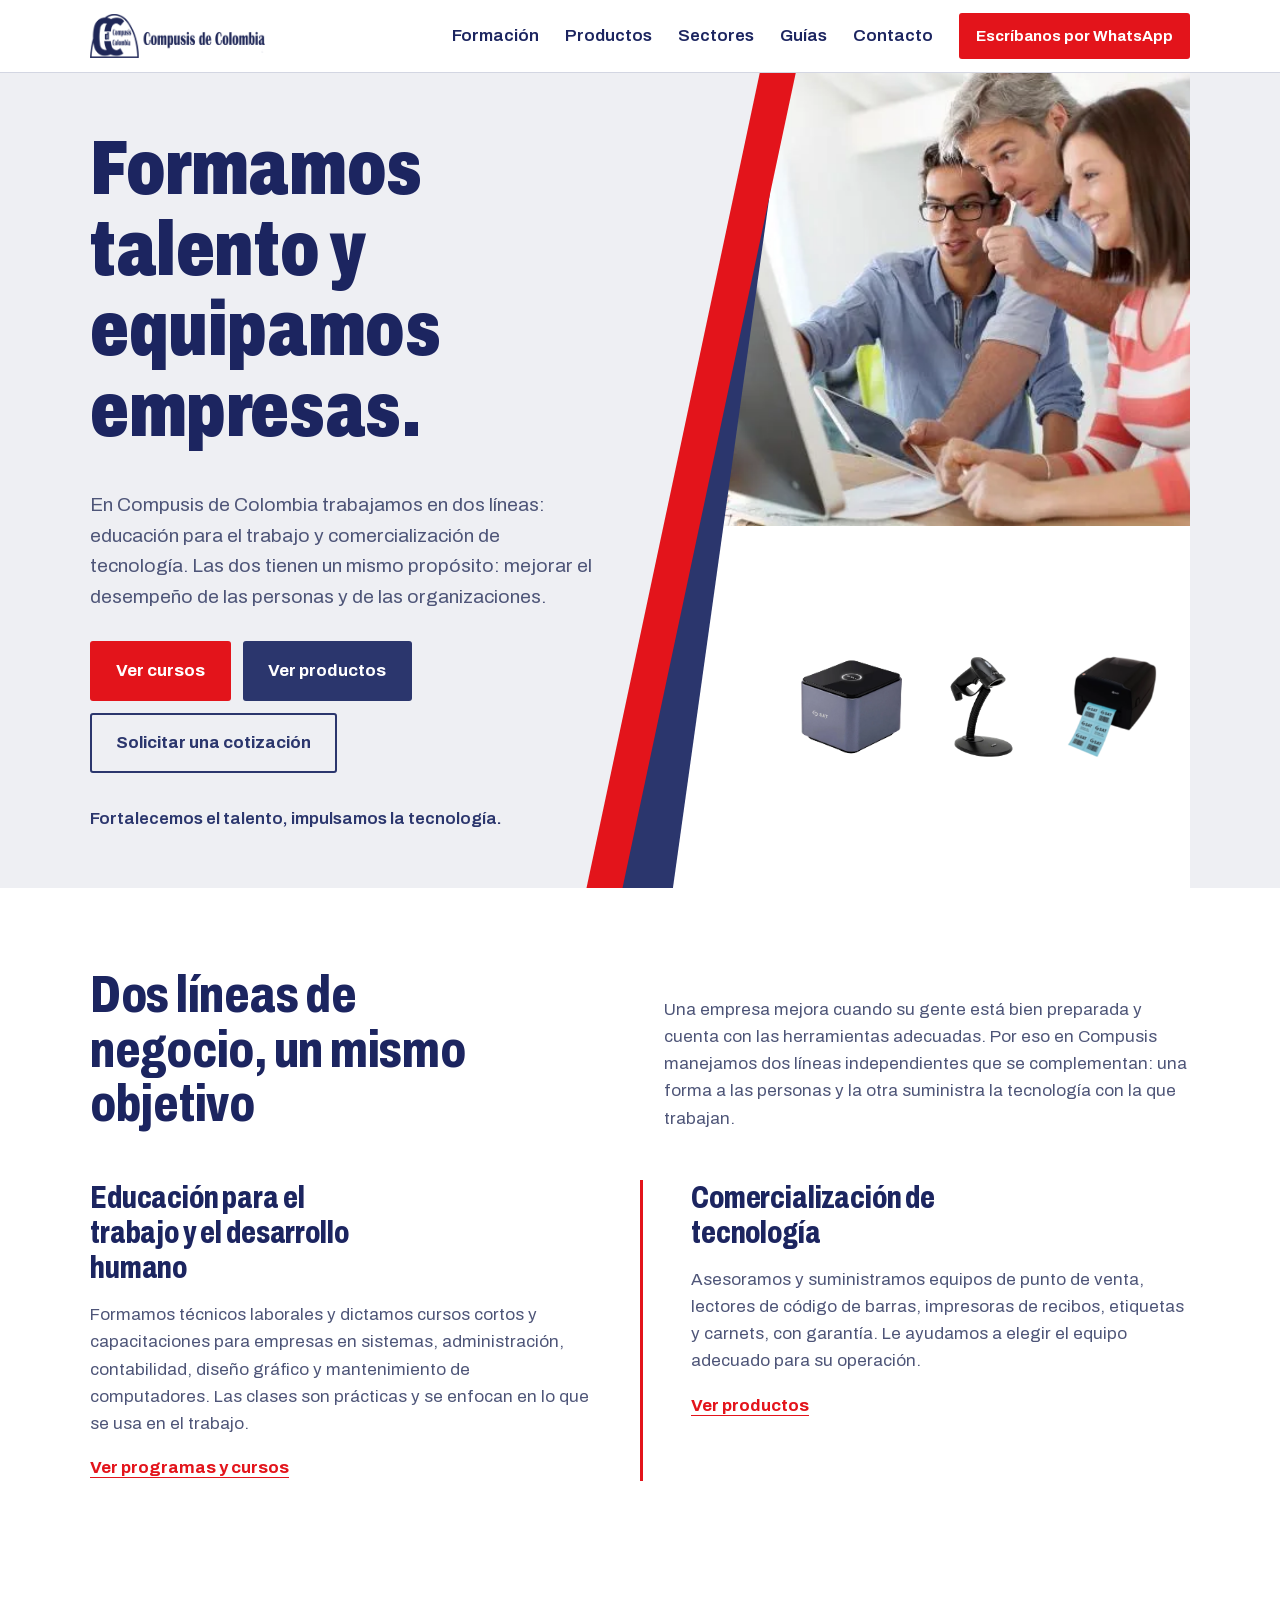
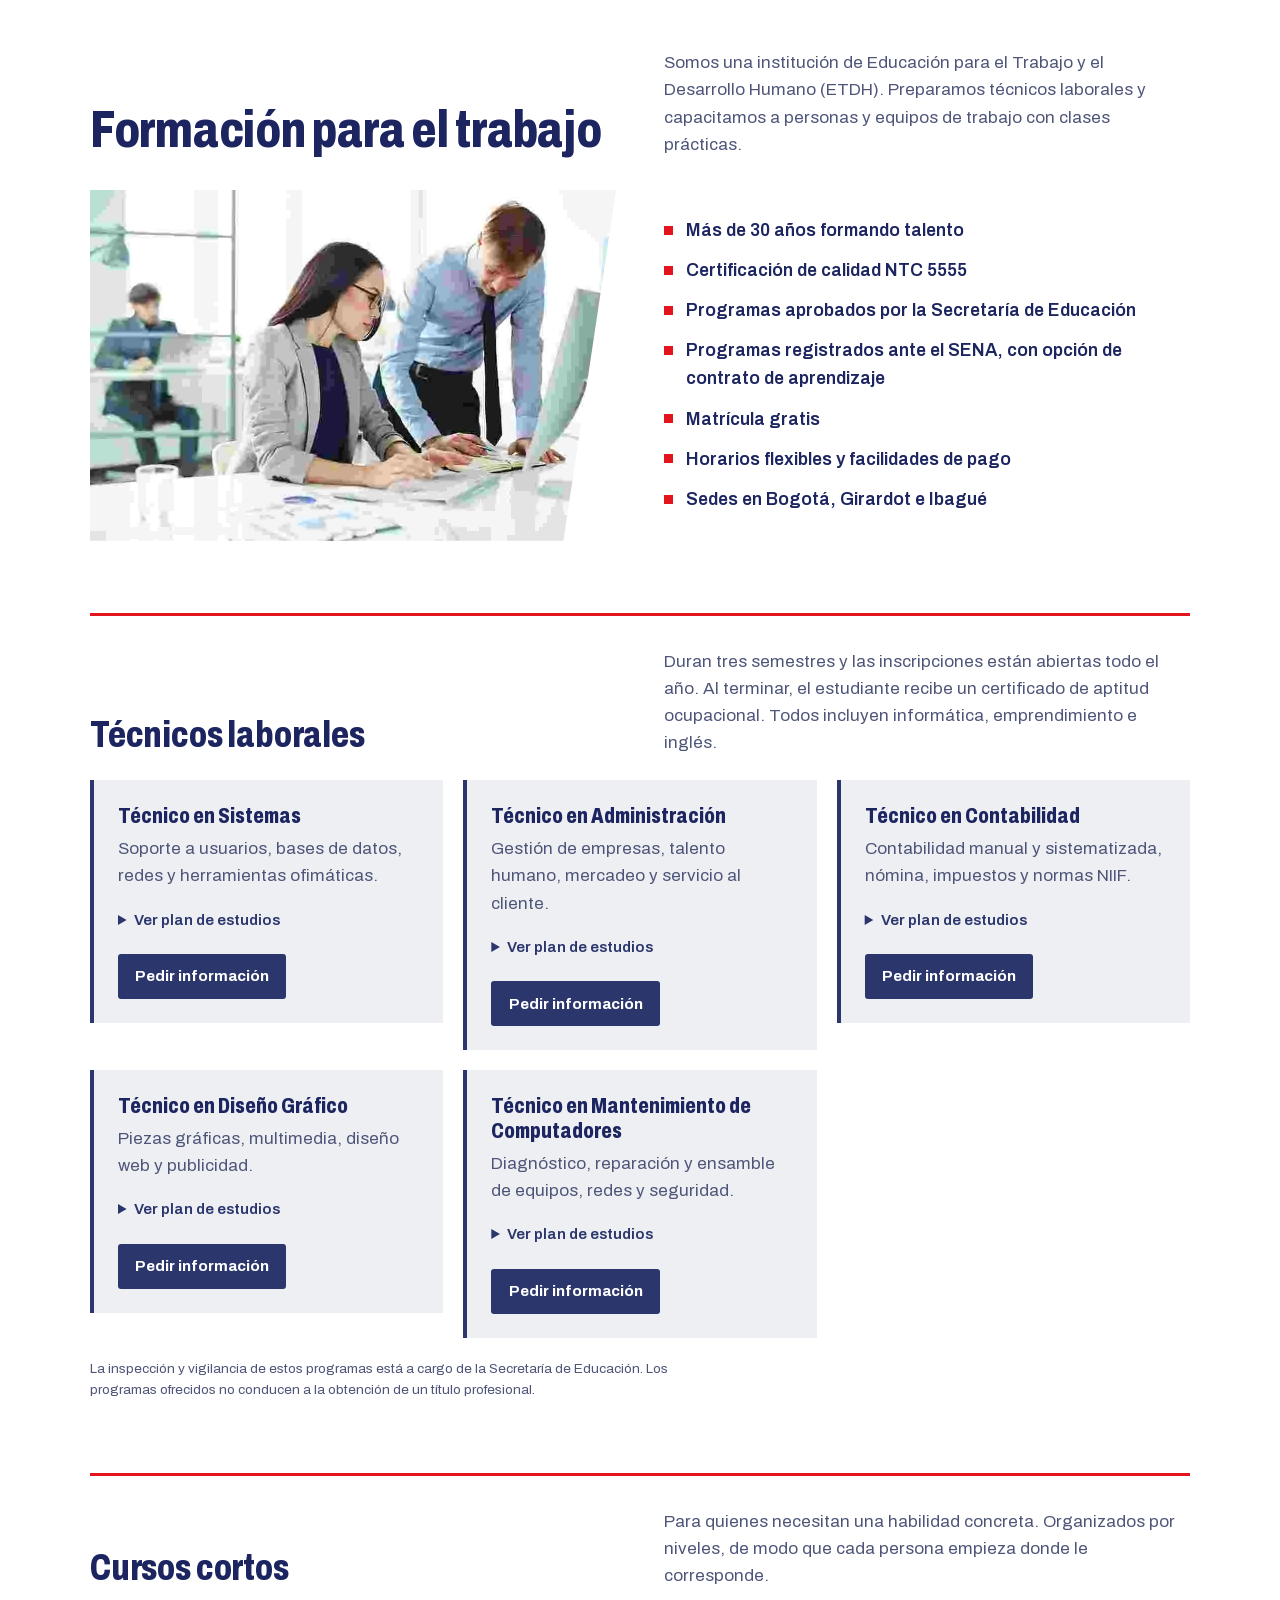
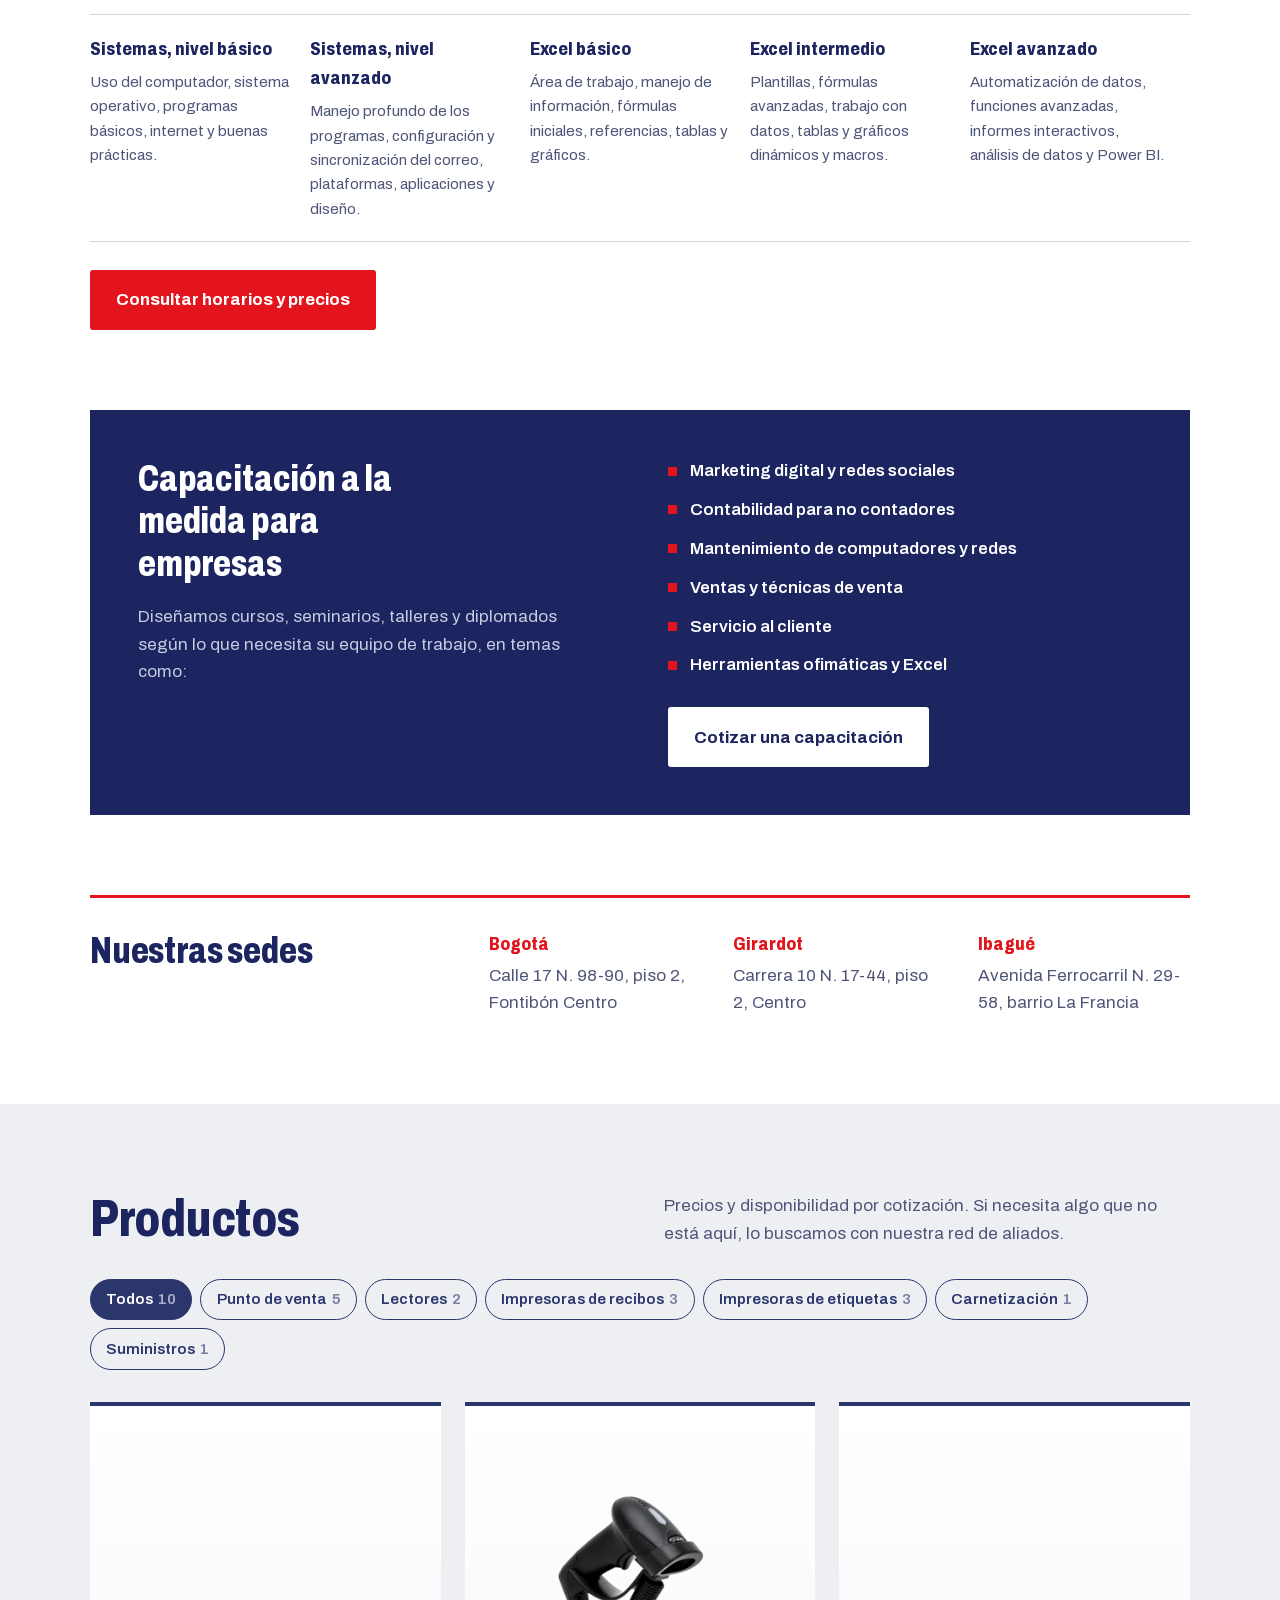
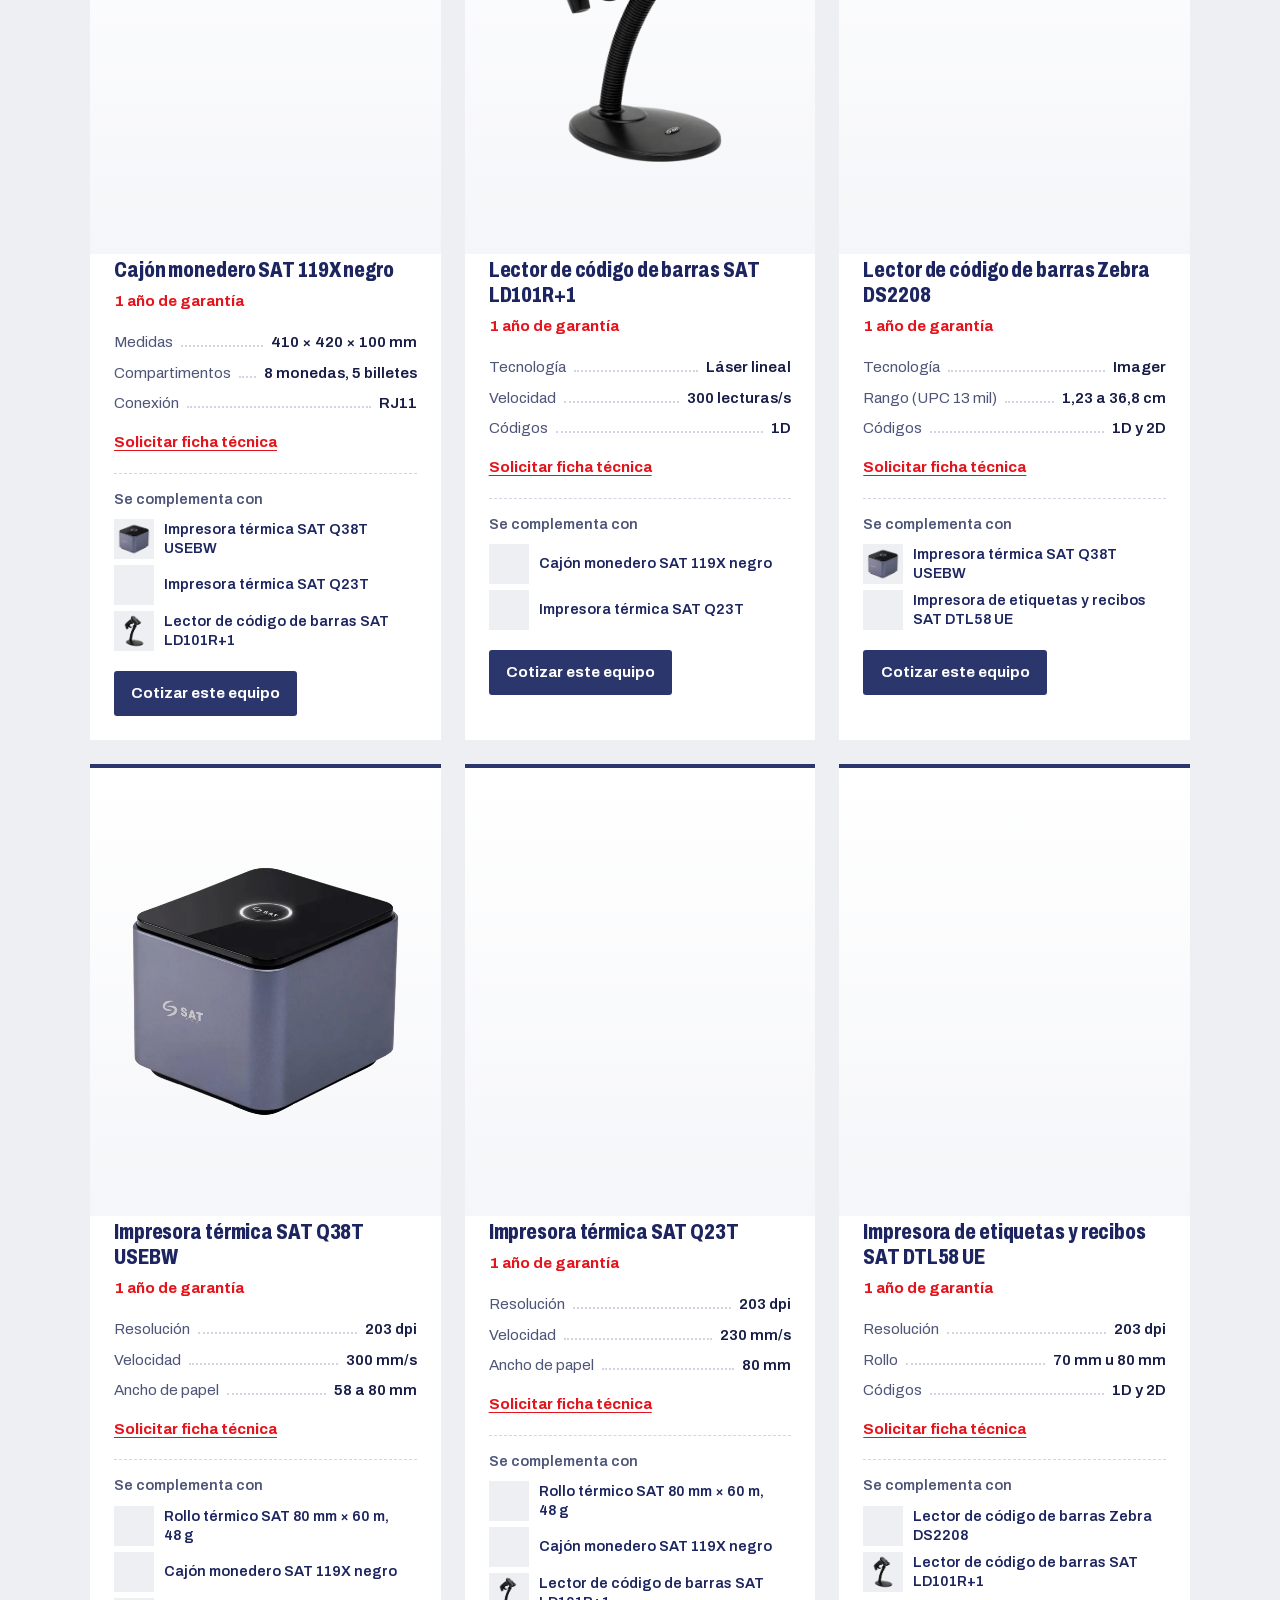
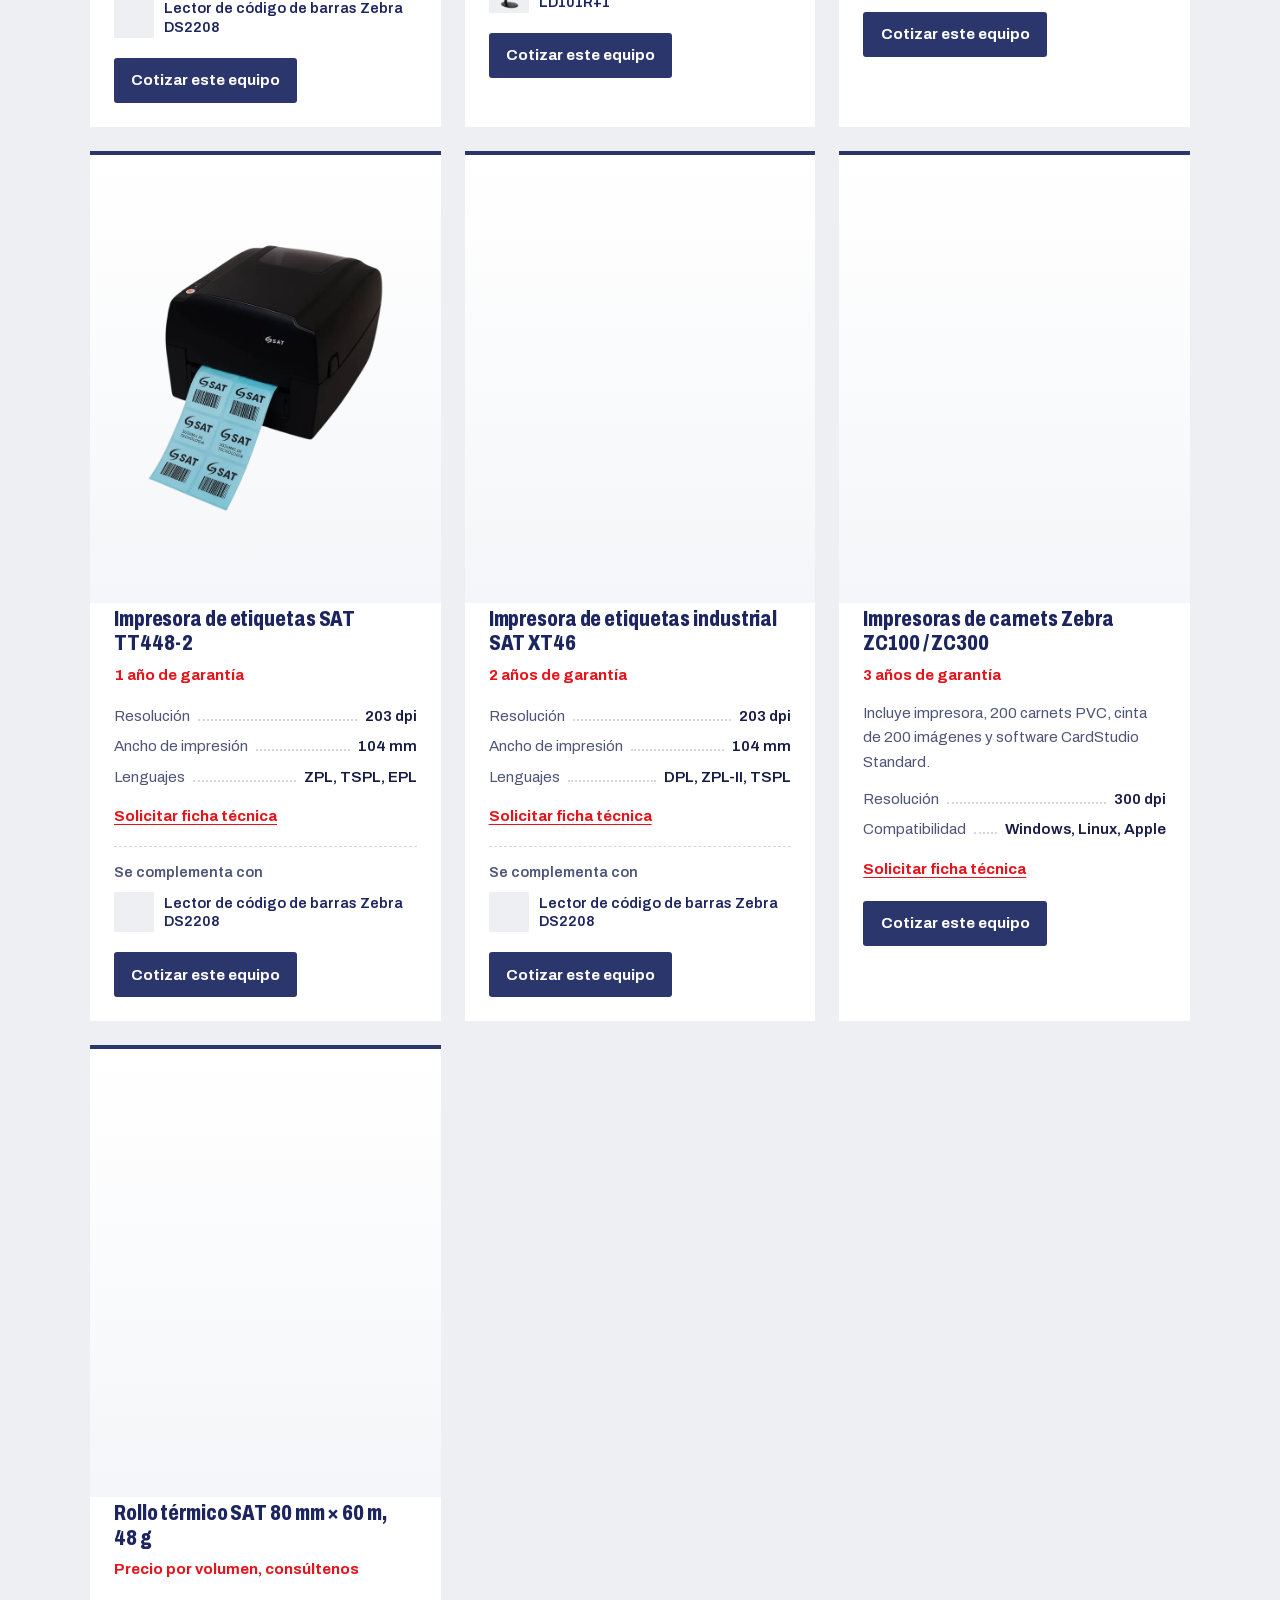
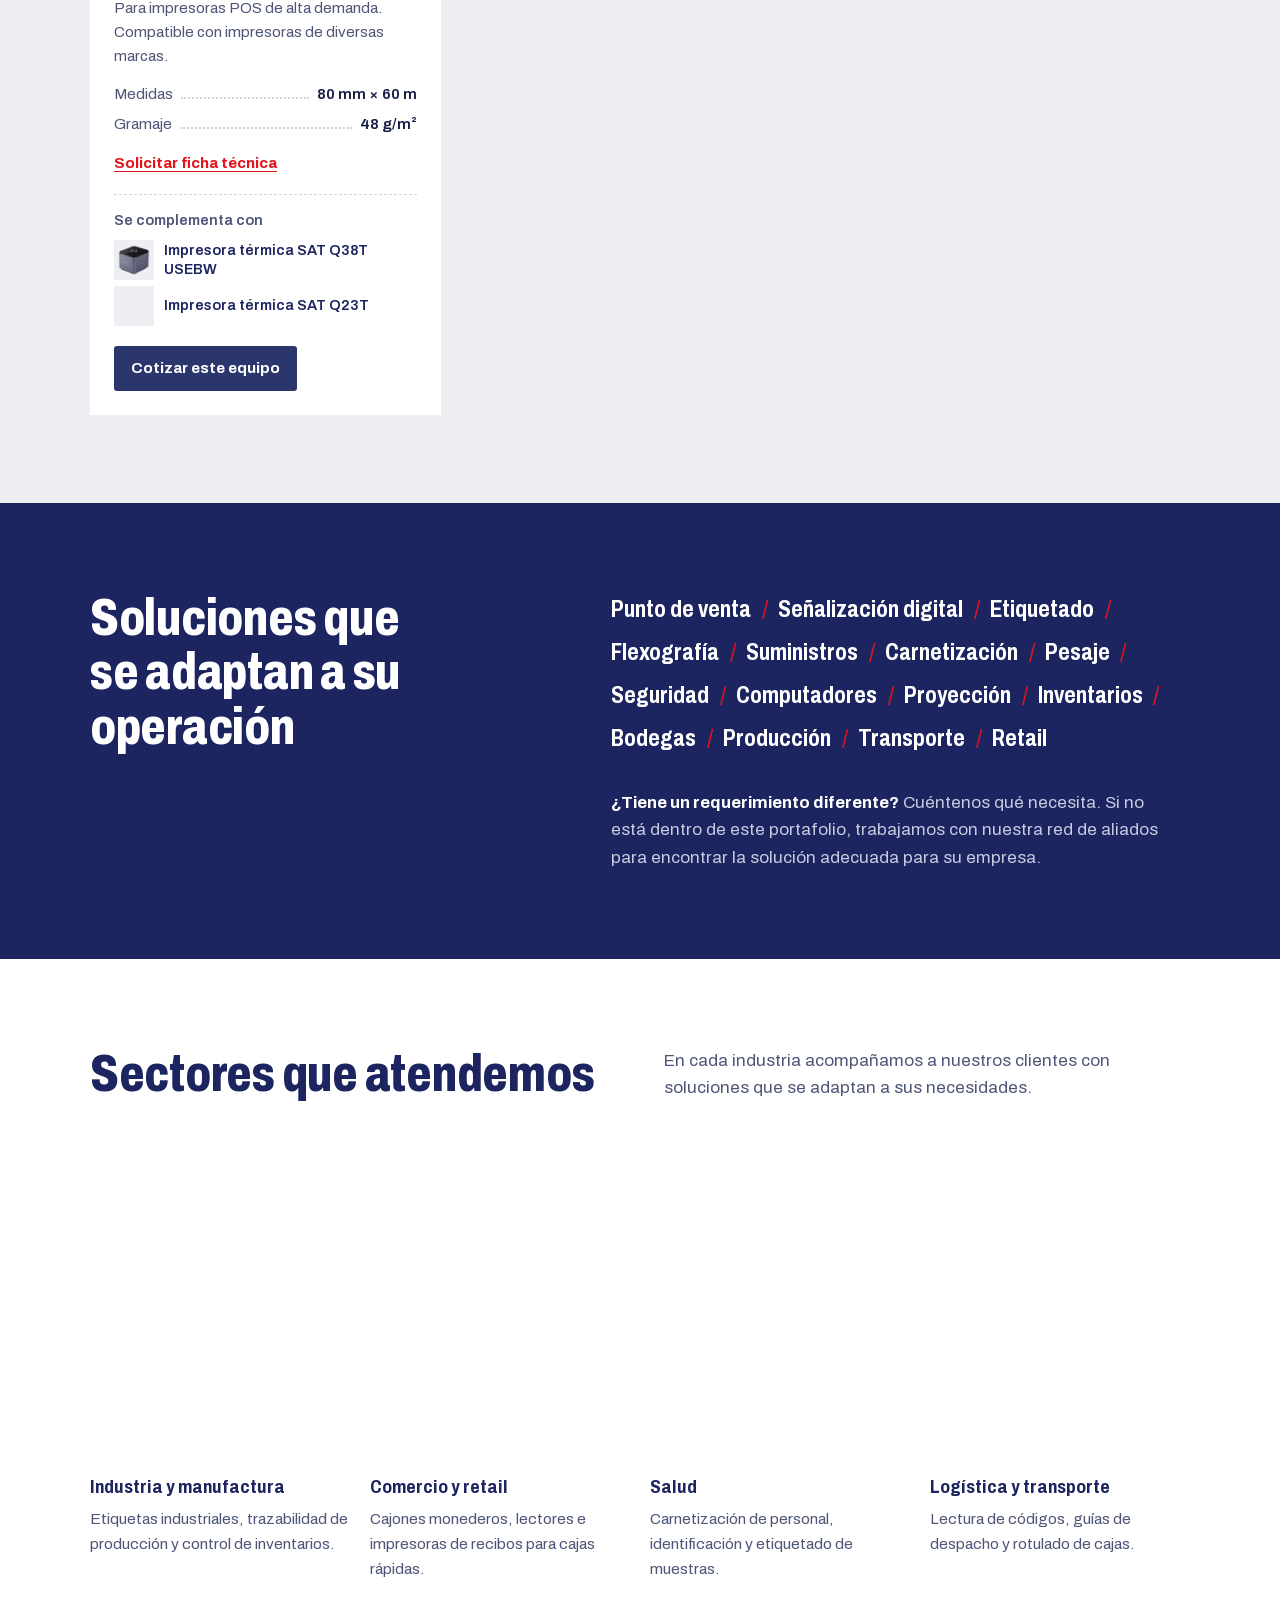
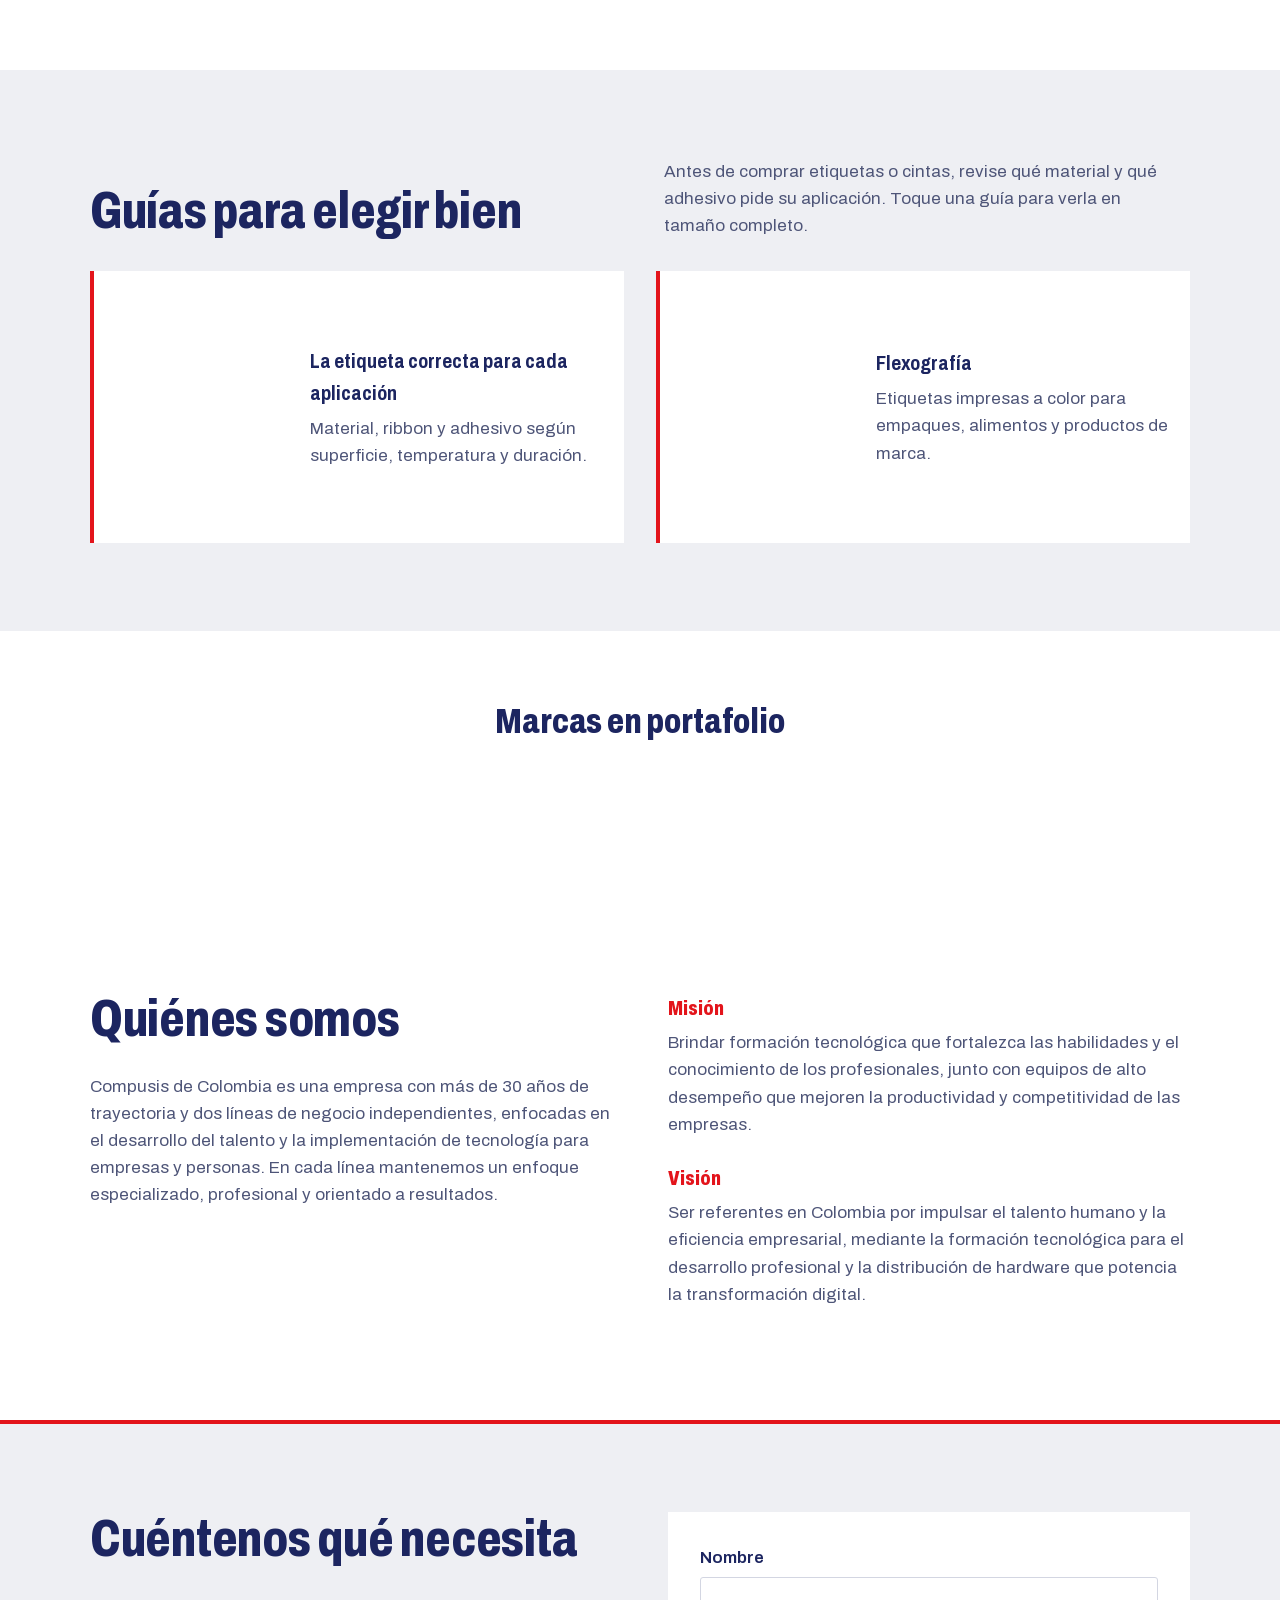
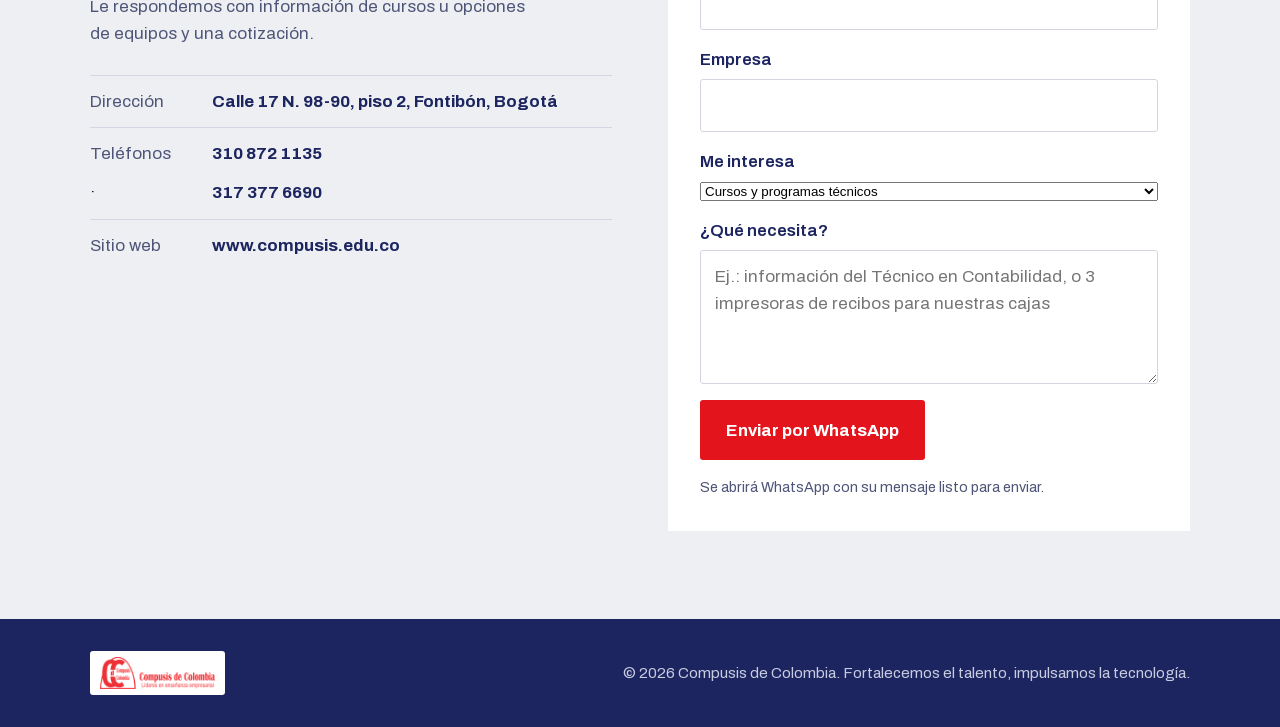
==== index.html @ 10343fea "Ajustes según comentarios del cliente - Formación primero en el menú y en la página, con programas, " ====
<!doctype html>
<html lang="es-CO">
<head>
  <meta charset="utf-8">
  <meta name="viewport" content="width=device-width, initial-scale=1">
  <meta http-equiv="Content-Security-Policy" content="default-src 'self'; script-src 'self'; style-src 'self'; img-src 'self'; font-src 'self'; connect-src 'none'; object-src 'none'; frame-src 'none'; base-uri 'self'; form-action 'none'; upgrade-insecure-requests">
  <meta name="referrer" content="strict-origin-when-cross-origin">
  <title>Compusis de Colombia | Formación técnica y equipos para empresas</title>
  <meta name="description" content="Técnicos laborales, cursos cortos y capacitación para empresas en Bogotá, Girardot e Ibagué. Equipos de punto de venta, lectores, impresoras de recibos, etiquetas y carnets.">
  <link rel="canonical" href="https://santizamb.github.io/compusis/">
  <meta name="theme-color" content="#2b366d">
  <meta property="og:type" content="website">
  <meta property="og:locale" content="es_CO">
  <meta property="og:site_name" content="Compusis de Colombia">
  <meta property="og:title" content="Compusis de Colombia | Formamos talento y equipamos empresas">
  <meta property="og:description" content="Técnicos laborales, cursos cortos y equipos de punto de venta, etiquetas y carnets para empresas.">
  <meta property="og:url" content="https://santizamb.github.io/compusis/">
  <meta property="og:image" content="https://santizamb.github.io/compusis/assets/og.jpg">
  <meta property="og:image:width" content="1200">
  <meta property="og:image:height" content="630">
  <meta name="twitter:card" content="summary_large_image">
  <link rel="icon" href="assets/logo.png">
  <link rel="preload" href="assets/fuentes/archivo-latin.woff2" as="font" type="font/woff2" crossorigin>
  <link rel="stylesheet" href="styles.css">
  <script type="application/ld+json">
  {
    "@context": "https://schema.org",
    "@type": ["EducationalOrganization", "LocalBusiness"],
    "name": "Compusis de Colombia",
    "description": "Institución de Educación para el Trabajo y el Desarrollo Humano y comercializadora de equipos de punto de venta, etiquetado y carnetización.",
    "url": "https://santizamb.github.io/compusis/",
    "image": "https://santizamb.github.io/compusis/assets/og.jpg",
    "logo": "https://santizamb.github.io/compusis/assets/logo.png",
    "telephone": ["+57 310 872 1135", "+57 317 377 6690"],
    "address": {
      "@type": "PostalAddress",
      "streetAddress": "Calle 17 N. 98-90, piso 2",
      "addressLocality": "Bogotá",
      "addressRegion": "Bogotá D.C.",
      "addressCountry": "CO"
    },
    "sameAs": ["https://www.compusis.edu.co"]
  }
  </script>
</head>
<body>
  <a class="skip" href="#contenido">Saltar al contenido</a>

  <header class="site-header">
    <div class="wrap header-inner">
      <a href="#" class="brand" aria-label="Compusis de Colombia, inicio">
        <img src="assets/logo.png" alt="Compusis de Colombia" width="200" height="50">
      </a>
      <button class="menu-toggle" aria-expanded="false" aria-controls="menu">Menú</button>
      <nav id="menu" class="nav" aria-label="Principal">
        <a href="#formacion">Formación</a>
        <a href="#productos">Productos</a>
        <a href="#sectores">Sectores</a>
        <a href="#guias">Guías</a>
        <a href="#contacto">Contacto</a>
        <a class="btn btn-red btn-sm" href="https://wa.me/573108721135" target="_blank" rel="noopener">Escríbanos por WhatsApp</a>
      </nav>
    </div>
  </header>

  <main id="contenido">
    <!-- Hero -->
    <section class="hero">
      <div class="wrap hero-grid">
        <div class="hero-copy">
          <h1>Formamos talento y equipamos empresas.</h1>
          <p class="lede">En Compusis de Colombia trabajamos en dos líneas: educación para el trabajo y comercialización de tecnología. Las dos tienen un mismo propósito: mejorar el desempeño de las personas y de las organizaciones.</p>
          <div class="hero-actions">
            <a class="btn btn-red" href="#formacion">Ver cursos</a>
            <a class="btn btn-navy" href="#productos">Ver productos</a>
            <a class="btn btn-ghost" href="#contacto">Solicitar una cotización</a>
          </div>
          <p class="motto">Fortalecemos el talento, impulsamos la tecnología.</p>
        </div>
        <div class="hero-media" aria-hidden="true">
          <div class="slash slash-navy"></div>
          <div class="slash slash-red"></div>
          <div class="hero-panels">
            <img src="assets/fotos/formacion-clase.webp" alt="" class="hero-photo">
            <div class="hero-tech">
              <img src="assets/productos/impresora-q38t.webp" alt="">
              <img src="assets/productos/lector-sat-ld101r.webp" alt="">
              <img src="assets/productos/impresora-tt448.webp" alt="">
            </div>
          </div>
        </div>
      </div>
    </section>

    <!-- Dos líneas -->
    <section class="lines-section wrap" aria-labelledby="lineas-t">
      <div class="lines-head">
        <h2 id="lineas-t">Dos líneas de negocio, un mismo objetivo</h2>
        <p>Una empresa mejora cuando su gente está bien preparada y cuenta con las herramientas adecuadas. Por eso en Compusis manejamos dos líneas independientes que se complementan: una forma a las personas y la otra suministra la tecnología con la que trabajan.</p>
      </div>
      <div class="lines">
        <div class="line">
          <h3>Educación para el trabajo y el desarrollo humano</h3>
          <p>Formamos técnicos laborales y dictamos cursos cortos y capacitaciones para empresas en sistemas, administración, contabilidad, diseño gráfico y mantenimiento de computadores. Las clases son prácticas y se enfocan en lo que se usa en el trabajo.</p>
          <a href="#formacion" class="text-link">Ver programas y cursos</a>
        </div>
        <div class="line">
          <h3>Comercialización de tecnología</h3>
          <p>Asesoramos y suministramos equipos de punto de venta, lectores de código de barras, impresoras de recibos, etiquetas y carnets, con garantía. Le ayudamos a elegir el equipo adecuado para su operación.</p>
          <a href="#productos" class="text-link">Ver productos</a>
        </div>
      </div>
    </section>

    <!-- Formación -->
    <section id="formacion" class="training">
      <div class="wrap">
        <div class="section-head">
          <h2>Formación para el trabajo</h2>
          <p>Somos una institución de Educación para el Trabajo y el Desarrollo Humano (ETDH). Preparamos técnicos laborales y capacitamos a personas y equipos de trabajo con clases prácticas.</p>
        </div>

        <div class="training-intro">
          <img src="assets/fotos/formacion-practica.webp" alt="Estudiantes practicando frente al computador con acompañamiento del docente" loading="lazy" class="training-photo" width="1050" height="700">
          <ul class="facts">
            <li>Más de 30 años formando talento</li>
            <li>Certificación de calidad NTC 5555</li>
            <li>Programas aprobados por la Secretaría de Educación</li>
            <li>Programas registrados ante el SENA, con opción de contrato de aprendizaje</li>
            <li>Matrícula gratis</li>
            <li>Horarios flexibles y facilidades de pago</li>
            <li>Sedes en Bogotá, Girardot e Ibagué</li>
          </ul>
        </div>

        <div class="subhead">
          <h3>Técnicos laborales</h3>
          <p>Duran tres semestres y las inscripciones están abiertas todo el año. Al terminar, el estudiante recibe un certificado de aptitud ocupacional. Todos incluyen informática, emprendimiento e inglés.</p>
        </div>

        <ul class="programs-grid">
          <li class="program">
            <h4>Técnico en Sistemas</h4>
            <p>Soporte a usuarios, bases de datos, redes y herramientas ofimáticas.</p>
            <details>
              <summary>Ver plan de estudios</summary>
              <div class="plan">
                <h5>Módulos</h5>
                <ul>
                  <li><strong>Diseño:</strong> procedimientos iniciales, vectorización y edición, animaciones, montajes, multimedia.</li>
                  <li><strong>Bases de datos:</strong> lógica de programación, PHP, MySQL, HTML, Access.</li>
                  <li><strong>Redes:</strong> redes I y II, electricidad básica, conexiones remotas, seguridad en la red, configuración de cámaras.</li>
                </ul>
                <h5>Podrá trabajar como</h5>
                <p>Auxiliar de sistemas, programador y administrador de bases de datos, digitador de sistemas de información, operador de herramientas ofimáticas o diseñador de medios publicitarios.</p>
                <h5>Certificado</h5>
                <p>Ibagué: Técnico Laboral en Asistente en Sistemas Informáticos. Girardot: Técnico Laboral por Competencias en Administración de Redes y Programación de Computadores.</p>
              </div>
            </details>
            <a class="btn btn-navy btn-sm" target="_blank" rel="noopener" href="https://wa.me/573108721135?text=Hola%20Compusis%2C%20quiero%20informaci%C3%B3n%20sobre%20el%20T%C3%A9cnico%20en%20Sistemas">Pedir información</a>
          </li>
          <li class="program">
            <h4>Técnico en Administración</h4>
            <p>Gestión de empresas, talento humano, mercadeo y servicio al cliente.</p>
            <details>
              <summary>Ver plan de estudios</summary>
              <div class="plan">
                <h5>Módulos</h5>
                <ul>
                  <li><strong>General:</strong> fundamentos de la administración, legislación comercial, organización y dirección, análisis financiero, costos.</li>
                  <li><strong>Talento humano:</strong> selección, contratación, legislación laboral, SG-SST, sistemas de gestión de calidad, normatividad.</li>
                  <li><strong>Mercadeo:</strong> clientes, servicio al cliente, gestión y técnicas de venta, procesos, marketing digital.</li>
                </ul>
                <h5>Podrá trabajar como</h5>
                <p>Auxiliar administrativo, auxiliar de área de personal, auxiliar de mercadeo o administrador de su propio negocio.</p>
                <h5>Certificado</h5>
                <p>Ibagué: Técnico Laboral en Auxiliar Administrativo. Girardot: Técnico Laboral por Competencias en Gestión Empresarial y de Negocios.</p>
              </div>
            </details>
            <a class="btn btn-navy btn-sm" target="_blank" rel="noopener" href="https://wa.me/573108721135?text=Hola%20Compusis%2C%20quiero%20informaci%C3%B3n%20sobre%20el%20T%C3%A9cnico%20en%20Administraci%C3%B3n">Pedir información</a>
          </li>
          <li class="program">
            <h4>Técnico en Contabilidad</h4>
            <p>Contabilidad manual y sistematizada, nómina, impuestos y normas NIIF.</p>
            <details>
              <summary>Ver plan de estudios</summary>
              <div class="plan">
                <h5>Módulos</h5>
                <ul>
                  <li><strong>Contabilidad manual:</strong> fundamentos, registros contables, inventarios, nómina, estados financieros.</li>
                  <li><strong>Contabilidad sistematizada:</strong> introducción al software, procesos contables, normas NIIF, manejo del software contable.</li>
                  <li><strong>Administración:</strong> principios de administración y gestión, legislación laboral y comercial, procesos organizacionales.</li>
                </ul>
                <h5>Podrá trabajar como</h5>
                <p>Auxiliar contable, asistente de departamento financiero, liquidador de nómina o de impuestos, auxiliar de cartera o digitador en software contable.</p>
                <h5>Certificado</h5>
                <p>Ibagué: Técnico Laboral en Auxiliar Contable y Financiero. Girardot: Técnico Laboral por Competencias en Gestión Contable Sistematizada.</p>
              </div>
            </details>
            <a class="btn btn-navy btn-sm" target="_blank" rel="noopener" href="https://wa.me/573108721135?text=Hola%20Compusis%2C%20quiero%20informaci%C3%B3n%20sobre%20el%20T%C3%A9cnico%20en%20Contabilidad">Pedir información</a>
          </li>
          <li class="program">
            <h4>Técnico en Diseño Gráfico</h4>
            <p>Piezas gráficas, multimedia, diseño web y publicidad.</p>
            <details>
              <summary>Ver plan de estudios</summary>
              <div class="plan">
                <h5>Módulos</h5>
                <ul>
                  <li><strong>Diseño gráfico:</strong> procedimientos iniciales, vectorización y edición, teoría del color, maquetación, desarrollo y publicidad.</li>
                  <li><strong>Diseño multimedia:</strong> desarrollo creativo, edición multimedia, efectos y animaciones, diseño web.</li>
                  <li><strong>Mercadeo:</strong> clientes, servicio, gestión y técnicas de venta, marketing.</li>
                </ul>
                <h5>Podrá trabajar como</h5>
                <p>Creador de contenido multimedia, analista de marketing digital, diseñador de medios publicitarios o realizador de proyectos visuales y audiovisuales.</p>
                <h5>Certificado</h5>
                <p>Ibagué: Técnico Laboral en Auxiliar en Mercadeo y Publicidad. Girardot: Técnico Laboral por Competencias en Diseño Gráfico Publicitario y Multimedia.</p>
              </div>
            </details>
            <a class="btn btn-navy btn-sm" target="_blank" rel="noopener" href="https://wa.me/573108721135?text=Hola%20Compusis%2C%20quiero%20informaci%C3%B3n%20sobre%20el%20T%C3%A9cnico%20en%20Dise%C3%B1o%20Gr%C3%A1fico">Pedir información</a>
          </li>
          <li class="program">
            <h4>Técnico en Mantenimiento de Computadores</h4>
            <p>Diagnóstico, reparación y ensamble de equipos, redes y seguridad.</p>
            <details>
              <summary>Ver plan de estudios</summary>
              <div class="plan">
                <h5>Módulos</h5>
                <ul>
                  <li><strong>Mantenimiento:</strong> tipos de mantenimiento, mantenimiento de software, actualizaciones, aplicaciones, seguridad.</li>
                  <li><strong>Redes:</strong> redes I y II, electricidad básica, conexiones remotas, seguridad en la red, configuración de cámaras.</li>
                  <li><strong>Diseño:</strong> edición, vectorización, tratamiento de imágenes, animaciones y multimedia.</li>
                </ul>
                <h5>Podrá trabajar como</h5>
                <p>Asesor en instalación de componentes y programas, ensamblador de computadores, jefe de mantenimiento y garantías o auxiliar técnico de departamento de cómputo.</p>
                <h5>Certificado</h5>
                <p>Girardot: Técnico Laboral por Competencias en Mantenimiento de Equipos de Cómputo.</p>
              </div>
            </details>
            <a class="btn btn-navy btn-sm" target="_blank" rel="noopener" href="https://wa.me/573108721135?text=Hola%20Compusis%2C%20quiero%20informaci%C3%B3n%20sobre%20el%20T%C3%A9cnico%20en%20Mantenimiento%20de%20Computadores">Pedir información</a>
          </li>
        </ul>
        <p class="legal-note">La inspección y vigilancia de estos programas está a cargo de la Secretaría de Educación. Los programas ofrecidos no conducen a la obtención de un título profesional.</p>

        <div class="subhead">
          <h3>Cursos cortos</h3>
          <p>Para quienes necesitan una habilidad concreta. Organizados por niveles, de modo que cada persona empieza donde le corresponde.</p>
        </div>
        <ul class="courses">
          <li>
            <h4>Sistemas, nivel básico</h4>
            <p>Uso del computador, sistema operativo, programas básicos, internet y buenas prácticas.</p>
          </li>
          <li>
            <h4>Sistemas, nivel avanzado</h4>
            <p>Manejo profundo de los programas, configuración y sincronización del correo, plataformas, aplicaciones y diseño.</p>
          </li>
          <li>
            <h4>Excel básico</h4>
            <p>Área de trabajo, manejo de información, fórmulas iniciales, referencias, tablas y gráficos.</p>
          </li>
          <li>
            <h4>Excel intermedio</h4>
            <p>Plantillas, fórmulas avanzadas, trabajo con datos, tablas y gráficos dinámicos y macros.</p>
          </li>
          <li>
            <h4>Excel avanzado</h4>
            <p>Automatización de datos, funciones avanzadas, informes interactivos, análisis de datos y Power BI.</p>
          </li>
        </ul>
        <a class="btn btn-red" target="_blank" rel="noopener" href="https://wa.me/573108721135?text=Hola%20Compusis%2C%20quiero%20informaci%C3%B3n%20sobre%20los%20cursos%20cortos">Consultar horarios y precios</a>

        <div class="companies">
          <div>
            <h3>Capacitación a la medida para empresas</h3>
            <p>Diseñamos cursos, seminarios, talleres y diplomados según lo que necesita su equipo de trabajo, en temas como:</p>
          </div>
          <div>
            <ul class="facts facts-light">
              <li>Marketing digital y redes sociales</li>
              <li>Contabilidad para no contadores</li>
              <li>Mantenimiento de computadores y redes</li>
              <li>Ventas y técnicas de venta</li>
              <li>Servicio al cliente</li>
              <li>Herramientas ofimáticas y Excel</li>
            </ul>
            <a class="btn btn-light" target="_blank" rel="noopener" href="https://wa.me/573108721135?text=Hola%20Compusis%2C%20quiero%20cotizar%20una%20capacitaci%C3%B3n%20para%20mi%20empresa">Cotizar una capacitación</a>
          </div>
        </div>

        <div class="campuses">
          <h3>Nuestras sedes</h3>
          <div>
            <dl class="campus-list">
              <div><dt>Bogotá</dt><dd>Calle 17 N. 98-90, piso 2, Fontibón Centro</dd></div>
              <div><dt>Girardot</dt><dd>Carrera 10 N. 17-44, piso 2, Centro</dd></div>
              <div><dt>Ibagué</dt><dd>Avenida Ferrocarril N. 29-58, barrio La Francia</dd></div>
            </dl>
          </div>
        </div>
      </div>
    </section>

    <!-- Productos -->
    <section id="productos" class="catalog">
      <div class="wrap">
        <div class="section-head">
          <h2>Productos</h2>
          <p>Precios y disponibilidad por cotización. Si necesita algo que no está aquí, lo buscamos con nuestra red de aliados.</p>
        </div>
        <div class="filters" role="toolbar" aria-label="Filtrar por categoría"></div>
        <ul class="products" aria-live="polite"></ul>
      </div>
    </section>

    <!-- Soluciones -->
    <section class="solutions">
      <div class="wrap solutions-grid">
        <h2>Soluciones que se adaptan a su operación</h2>
        <div>
          <ul class="areas">
            <li>Punto de venta</li><li>Señalización digital</li><li>Etiquetado</li><li>Flexografía</li><li>Suministros</li><li>Carnetización</li><li>Pesaje</li><li>Seguridad</li><li>Computadores</li><li>Proyección</li><li>Inventarios</li><li>Bodegas</li><li>Producción</li><li>Transporte</li><li>Retail</li>
          </ul>
          <p class="solutions-note"><strong>¿Tiene un requerimiento diferente?</strong> Cuéntenos qué necesita. Si no está dentro de este portafolio, trabajamos con nuestra red de aliados para encontrar la solución adecuada para su empresa.</p>
        </div>
      </div>
    </section>

    <!-- Sectores -->
    <section id="sectores" class="sectors wrap">
      <div class="section-head">
        <h2>Sectores que atendemos</h2>
        <p>En cada industria acompañamos a nuestros clientes con soluciones que se adaptan a sus necesidades.</p>
      </div>
      <div class="sector-grid">
        <figure class="sector">
          <img src="assets/fotos/bodega.webp" alt="Operarios revisando inventario en una bodega" loading="lazy">
          <figcaption><strong>Industria y manufactura</strong> Etiquetas industriales, trazabilidad de producción y control de inventarios.</figcaption>
        </figure>
        <figure class="sector">
          <img src="assets/fotos/tienda.webp" alt="Tendero en su punto de venta" loading="lazy">
          <figcaption><strong>Comercio y retail</strong> Cajones monederos, lectores e impresoras de recibos para cajas rápidas.</figcaption>
        </figure>
        <figure class="sector">
          <img src="assets/fotos/salud.webp" alt="Enfermera mostrando su carnet de identificación" loading="lazy">
          <figcaption><strong>Salud</strong> Carnetización de personal, identificación y etiquetado de muestras.</figcaption>
        </figure>
        <figure class="sector">
          <img src="assets/fotos/logistica.webp" alt="Trabajador de logística en un centro de distribución" loading="lazy">
          <figcaption><strong>Logística y transporte</strong> Lectura de códigos, guías de despacho y rotulado de cajas.</figcaption>
        </figure>
      </div>
    </section>

    <!-- Guías -->
    <section id="guias" class="guides">
      <div class="wrap">
        <div class="section-head">
          <h2>Guías para elegir bien</h2>
          <p>Antes de comprar etiquetas o cintas, revise qué material y qué adhesivo pide su aplicación. Toque una guía para verla en tamaño completo.</p>
        </div>
        <div class="guide-grid">
          <a class="guide" href="assets/fotos/guia-etiquetas.webp" target="_blank" rel="noopener">
            <img src="assets/fotos/guia-etiquetas.webp" alt="Guía rápida de etiquetas: materiales, ribbons y usos recomendados" loading="lazy">
            <span><strong>La etiqueta correcta para cada aplicación</strong> Material, ribbon y adhesivo según superficie, temperatura y duración.</span>
          </a>
          <a class="guide" href="assets/fotos/guia-flexografia.webp" target="_blank" rel="noopener">
            <img src="assets/fotos/guia-flexografia.webp" alt="Guía de flexografía: colores, materiales y aplicaciones" loading="lazy">
            <span><strong>Flexografía</strong> Etiquetas impresas a color para empaques, alimentos y productos de marca.</span>
          </a>
        </div>
      </div>
    </section>

    <!-- Marcas -->
    <section class="brands wrap" aria-labelledby="marcas-t">
      <h2 id="marcas-t">Marcas en portafolio</h2>
      <ul class="brand-list">
        <li><img src="assets/marcas/zebra.png" alt="Zebra" loading="lazy"></li>
        <li><img src="assets/marcas/sat.png" alt="SAT" loading="lazy"></li>
        <li><img src="assets/marcas/hid.png" alt="HID" loading="lazy"></li>
        <li><img src="assets/marcas/zkteco.png" alt="ZKTeco" loading="lazy"></li>
        <li><img src="assets/marcas/topaz.png" alt="Topaz Systems" loading="lazy"></li>
        <li><img src="assets/marcas/elo.png" alt="Elo" loading="lazy"></li>
        <li><img src="assets/marcas/ruijie.png" alt="Ruijie Reyee" loading="lazy"></li>
        <li><img src="assets/marcas/imou.png" alt="Imou" loading="lazy"></li>
      </ul>
    </section>

    <!-- Quiénes somos -->
    <section class="about wrap">
      <div>
        <h2>Quiénes somos</h2>
        <p>Compusis de Colombia es una empresa con más de 30 años de trayectoria y dos líneas de negocio independientes, enfocadas en el desarrollo del talento y la implementación de tecnología para empresas y personas. En cada línea mantenemos un enfoque especializado, profesional y orientado a resultados.</p>
      </div>
      <dl class="mv">
        <dt>Misión</dt>
        <dd>Brindar formación tecnológica que fortalezca las habilidades y el conocimiento de los profesionales, junto con equipos de alto desempeño que mejoren la productividad y competitividad de las empresas.</dd>
        <dt>Visión</dt>
        <dd>Ser referentes en Colombia por impulsar el talento humano y la eficiencia empresarial, mediante la formación tecnológica para el desarrollo profesional y la distribución de hardware que potencia la transformación digital.</dd>
      </dl>
    </section>

    <!-- Contacto -->
    <section id="contacto" class="contact">
      <div class="wrap contact-grid">
        <div>
          <h2>Cuéntenos qué necesita</h2>
          <p>Le respondemos con información de cursos u opciones de equipos y una cotización.</p>
          <ul class="contact-list">
            <li><span>Dirección</span> <a href="https://www.google.com/maps/search/?api=1&query=Calle+17+%2398-90+Fontib%C3%B3n+Bogot%C3%A1" target="_blank" rel="noopener">Calle 17 N. 98-90, piso 2, Fontibón, Bogotá</a></li>
            <li><span>Teléfonos</span> <a href="tel:+573108721135">310 872 1135</a> · <a href="tel:+573173776690">317 377 6690</a></li>
            <li><span>Sitio web</span> <a href="https://www.compusis.edu.co" target="_blank" rel="noopener">www.compusis.edu.co</a></li>
          </ul>
        </div>
        <form class="quote" id="quote">
          <label>Nombre <input name="nombre" required autocomplete="name"></label>
          <label>Empresa <input name="empresa" autocomplete="organization"></label>
          <label>Me interesa
            <select name="interes">
              <option>Cursos y programas técnicos</option>
              <option>Capacitación para mi empresa</option>
              <option>Equipos y tecnología</option>
            </select>
          </label>
          <label>¿Qué necesita?
            <textarea name="mensaje" rows="4" required placeholder="Ej.: información del Técnico en Contabilidad, o 3 impresoras de recibos para nuestras cajas"></textarea>
          </label>
          <button class="btn btn-red" type="submit">Enviar por WhatsApp</button>
          <p class="form-hint">Se abrirá WhatsApp con su mensaje listo para enviar.</p>
        </form>
      </div>
    </section>
  </main>

  <footer class="site-footer">
    <div class="wrap footer-inner">
      <img src="assets/logo-sello.png" alt="Compusis de Colombia" width="180" height="50">
      <p>© <span id="year"></span> Compusis de Colombia. Fortalecemos el talento, impulsamos la tecnología.</p>
    </div>
  </footer>

  <script src="productos.js"></script>
  <script src="app.js"></script>
</body>
</html>
---- styles.css ----
@font-face {
  font-family: "Archivo";
  src: url("assets/fuentes/archivo-latin.woff2") format("woff2");
  font-weight: 400 900;
  font-stretch: 62% 125%;
  font-display: swap;
}

:root {
  --navy: #2b366d;
  --navy-deep: #1c2560;
  --red: #e3141b;
  --red-dark: #b80f15;
  --paper: #eeeff3;
  --ink: #161c45;
  --muted: #4e5578;
  --line: #d3d6e2;
  --white: #fff;
  --wrap: 1180px;
  --gutter: clamp(16px, 4vw, 40px);
}

*, *::before, *::after { box-sizing: border-box; }
html { scroll-behavior: smooth; scroll-padding-top: 84px; }
body {
  margin: 0;
  font-family: "Archivo", system-ui, sans-serif;
  font-variation-settings: "wdth" 100;
  font-size: 1.0625rem;
  line-height: 1.6;
  color: var(--ink);
  background: var(--white);
  -webkit-font-smoothing: antialiased;
}
img { max-width: 100%; display: block; }
a { color: inherit; }
h1, h2, h3 {
  font-stretch: 75%;
  font-variation-settings: "wdth" 75;
  font-weight: 800;
  line-height: 1.05;
  margin: 0 0 .5em;
  letter-spacing: -.005em;
}
h2 { font-size: clamp(2rem, 4.4vw, 3.25rem); }
h3 { font-size: 1.35rem; line-height: 1.15; }
p { margin: 0 0 1em; }

.wrap { max-width: var(--wrap); margin: 0 auto; padding: 0 var(--gutter); }
.visually-hidden { position: absolute; width: 1px; height: 1px; overflow: hidden; clip: rect(0 0 0 0); white-space: nowrap; }
.skip { position: absolute; left: -999px; top: 8px; background: var(--ink); color: var(--white); padding: 8px 14px; z-index: 100; }
.skip:focus { left: 8px; }
:focus-visible { outline: 3px solid var(--red); outline-offset: 3px; }

/* Botones */
.btn {
  display: inline-block;
  font: inherit;
  font-weight: 700;
  text-decoration: none;
  padding: .85em 1.4em;
  border: 2px solid transparent;
  border-radius: 3px;
  cursor: pointer;
  transition: background-color .15s, color .15s, border-color .15s;
}
.btn-sm { padding: .55em 1em; font-size: .95rem; }
.btn-red { background: var(--red); color: var(--white); }
.btn-red:hover { background: var(--red-dark); }
.btn-navy { background: var(--navy); color: var(--white); }
.btn-navy:hover { background: var(--navy-deep); }
.btn-ghost { border-color: var(--navy); color: var(--navy); }
.btn-ghost:hover { background: var(--navy); color: var(--white); }
.btn-light { background: var(--white); color: var(--navy-deep); }
.btn-light:hover { background: var(--paper); }
.text-link { color: var(--red); font-weight: 700; text-underline-offset: 4px; }

/* Encabezado */
.site-header {
  position: sticky; top: 0; z-index: 50;
  background: rgba(255, 255, 255, .96);
  backdrop-filter: blur(6px);
  border-bottom: 1px solid var(--line);
}
.header-inner { display: flex; align-items: center; justify-content: space-between; gap: 24px; height: 72px; }
.brand img { height: 44px; width: auto; }
.nav { display: flex; align-items: center; gap: 26px; }
.nav a:not(.btn) { text-decoration: none; font-weight: 600; color: var(--navy-deep); }
.nav a:not(.btn):hover { color: var(--red); }
.menu-toggle { display: none; }

/* Hero */
.hero { position: relative; overflow: hidden; background: var(--paper); }
.hero-grid {
  display: grid;
  grid-template-columns: minmax(0, 1.05fr) minmax(0, 1fr);
  align-items: center;
  gap: 40px;
  min-height: min(640px, calc(100vh - 72px));
  padding-top: 56px; padding-bottom: 56px;
}
.hero h1 {
  font-size: clamp(2.6rem, 6vw, 4.9rem);
  font-weight: 900;
  color: var(--navy-deep);
  max-width: 14ch;
}
.lede { font-size: 1.2rem; color: var(--muted); max-width: 46ch; }
.hero-actions { display: flex; flex-wrap: wrap; gap: 12px; margin: 28px 0 32px; }
.motto { font-weight: 600; color: var(--navy); margin: 0; }

.hero-media { position: relative; align-self: stretch; min-height: 420px; margin: -56px 0; }
/* Las dos líneas: formación arriba, tecnología abajo */
.hero-panels {
  position: absolute; inset: 0;
  display: grid; grid-template-rows: 1.25fr 1fr;
  clip-path: polygon(22% 0, 100% 0, 100% 100%, 0 100%);
}
.hero-photo { width: 100%; height: 100%; object-fit: cover; min-height: 0; }
.hero-tech {
  background: var(--white);
  display: flex; align-items: center; justify-content: flex-end; gap: 4%;
  padding: 16px 4% 16px 22%;
  min-height: 0;
}
.hero-tech img { width: 30%; height: auto; max-height: 100%; object-fit: contain; }
.slash { position: absolute; top: -10%; bottom: -10%; transform: skewX(-12deg); }
.slash-navy { left: 4%; width: 30%; background: var(--navy); }
.slash-red { left: 0; width: 7%; background: var(--red); z-index: 2; }
@media (prefers-reduced-motion: no-preference) {
  .slash-red { animation: sweep .9s cubic-bezier(.2, .7, .2, 1) both; }
  .slash-navy { animation: sweep .9s .08s cubic-bezier(.2, .7, .2, 1) both; }
  .hero-tech img { animation: rise .7s cubic-bezier(.2, .7, .2, 1) both; }
  .hero-tech img:nth-child(1) { animation-delay: .35s; }
  .hero-tech img:nth-child(2) { animation-delay: .45s; }
  .hero-tech img:nth-child(3) { animation-delay: .55s; }
  @keyframes sweep { from { transform: skewX(-12deg) translateY(-110%); } }
  @keyframes rise { from { opacity: 0; transform: translateY(24px); } }
}

/* Líneas de negocio */
.lines-section { padding-top: 80px; padding-bottom: 80px; }
.lines-head { display: grid; grid-template-columns: 1fr 1fr; gap: 24px 48px; align-items: end; margin-bottom: 48px; }
.lines-head h2 { margin: 0; color: var(--navy-deep); max-width: 16ch; }
.lines-head p { margin: 0; color: var(--muted); max-width: 56ch; }
.lines { display: grid; grid-template-columns: 1fr 1fr; gap: 0; }
.line { padding: 0 48px 0 0; }
.line + .line { padding: 0 0 0 48px; border-left: 3px solid var(--red); }
.line h3 { font-size: clamp(1.5rem, 2.4vw, 2rem); color: var(--navy-deep); max-width: 18ch; }
.line p { color: var(--muted); max-width: 52ch; }

/* Catálogo */
.catalog { background: var(--paper); padding: 88px 0; }
.section-head { display: grid; grid-template-columns: 1fr 1fr; gap: 24px 48px; align-items: end; margin-bottom: 32px; }
.section-head h2 { margin: 0; color: var(--navy-deep); }
.section-head p { margin: 0; color: var(--muted); max-width: 52ch; }
.filters { display: flex; flex-wrap: wrap; gap: 8px; margin-bottom: 32px; }
.filters button {
  font: inherit; font-size: .95rem; font-weight: 600;
  padding: .5em 1em;
  border: 1.5px solid var(--navy); border-radius: 999px;
  background: transparent; color: var(--navy); cursor: pointer;
}
.filters button span { opacity: .6; margin-left: 2px; font-variant-numeric: tabular-nums; }
.filters button:hover { background: rgba(43, 54, 109, .08); }
.filters button[aria-pressed="true"] { background: var(--navy); color: var(--white); }

.products {
  list-style: none; margin: 0; padding: 0;
  display: grid; grid-template-columns: repeat(auto-fill, minmax(300px, 1fr)); gap: 24px;
}
.product { background: var(--white); display: flex; flex-direction: column; border-top: 4px solid var(--navy); }
.product-img { background: linear-gradient(180deg, var(--white), #f5f6f9); padding: 24px; aspect-ratio: 4 / 3; display: grid; place-items: center; }
.product-img img { max-height: 100%; width: auto; object-fit: contain; }
.product-body { padding: 4px 24px 24px; display: flex; flex-direction: column; flex: 1; }
.product h3 { color: var(--navy-deep); margin-bottom: .3em; }
.warranty { color: var(--red); font-weight: 700; font-size: .95rem; margin-bottom: 14px; }

/* Ficha técnica estilo tirilla */
.specs { margin: 0; font-size: .95rem; }
.spec { display: flex; align-items: baseline; gap: 8px; padding: 3px 0; }
.spec dt { color: var(--muted); flex: 1 0 auto; display: flex; align-items: baseline; gap: 8px; }
.spec dt::after { content: ""; flex: 1; min-width: 16px; border-bottom: 2px dotted var(--line); }
.spec dd { margin: 0; max-width: 62%; text-align: right; font-weight: 600; }
.desc { color: var(--muted); font-size: .95rem; margin-bottom: 10px; }
.ficha { display: inline-block; margin: 12px 0 0; color: var(--red); font-weight: 700; font-size: .95rem; text-underline-offset: 3px; }
.suggested { margin-top: 18px; padding-top: 14px; border-top: 1px dashed var(--line); }
.suggested p { margin: 0 0 8px; font-size: .9rem; font-weight: 600; color: var(--muted); }
.suggested ul { list-style: none; margin: 0; padding: 0; display: grid; gap: 6px; }
.suggested a { display: flex; align-items: center; gap: 10px; text-decoration: none; font-size: .9rem; font-weight: 600; color: var(--navy-deep); line-height: 1.3; }
.suggested a:hover span { color: var(--red); text-decoration: underline; }
.suggested img { width: 40px; height: 40px; object-fit: contain; background: var(--paper); padding: 3px; flex-shrink: 0; }
.product .btn { margin-top: auto; align-self: flex-start; }
.product-body > .ficha + .btn, .product-body > .suggested + .btn { margin-top: 20px; }
.product { scroll-margin-top: 96px; }
@media (prefers-reduced-motion: no-preference) {
  .product.flash { animation: flash 1.6s ease-out; }
  @keyframes flash { 0%, 30% { box-shadow: 0 0 0 4px var(--red); } 100% { box-shadow: 0 0 0 4px transparent; } }
}
@media (prefers-reduced-motion: reduce) {
  .product.flash { box-shadow: 0 0 0 4px var(--red); }
}

/* Soluciones */
.solutions { background: var(--navy-deep); color: var(--white); padding: 88px 0; position: relative; overflow: hidden; }
.solutions-grid { display: grid; grid-template-columns: minmax(0, .9fr) minmax(0, 1.1fr); gap: 48px; }
.solutions h2 { max-width: 12ch; }
.areas { list-style: none; margin: 0 0 32px; padding: 0; display: flex; flex-wrap: wrap; gap: 6px 0; font-size: clamp(1.15rem, 2vw, 1.45rem); font-weight: 700; font-variation-settings: "wdth" 80; }
.areas li:not(:last-child)::after { content: "/"; color: var(--red); margin: 0 .45em; font-weight: 400; }
.solutions-note { color: #c8cce0; max-width: 56ch; margin: 0; }
.solutions-note strong { color: var(--white); }

/* Sectores */
.sectors { padding-top: 88px; padding-bottom: 88px; }
.sector-grid { display: grid; grid-template-columns: repeat(4, 1fr); gap: 20px; }
.sector { margin: 0; }
.sector img { aspect-ratio: 4 / 5; object-fit: cover; width: 100%; }
.sector figcaption { padding-top: 14px; color: var(--muted); font-size: .97rem; }
.sector strong { display: block; color: var(--navy-deep); font-size: 1.2rem; font-variation-settings: "wdth" 80; margin-bottom: 4px; }

/* Guías */
.guides { background: var(--paper); padding: 88px 0; }
.guide-grid { display: grid; grid-template-columns: 1fr 1fr; gap: 32px; }
.guide { display: grid; grid-template-columns: 180px 1fr; gap: 20px; align-items: center; text-decoration: none; background: var(--white); padding: 16px; border-left: 4px solid var(--red); }
.guide img { aspect-ratio: 3 / 4; object-fit: cover; object-position: top; width: 100%; }
.guide strong { display: block; font-size: 1.25rem; font-variation-settings: "wdth" 80; color: var(--navy-deep); margin-bottom: 6px; }
.guide span { color: var(--muted); }
.guide:hover strong { color: var(--red); }

/* Marcas */
.brands { padding-top: 72px; padding-bottom: 72px; text-align: center; }
.brands h2 { font-size: clamp(1.6rem, 3vw, 2.2rem); color: var(--navy-deep); }
.brand-list { list-style: none; margin: 28px 0 0; padding: 0; display: grid; grid-template-columns: repeat(8, 1fr); gap: 24px; align-items: center; }
.brand-list li { display: grid; place-items: center; height: 64px; }
.brand-list img { max-height: 52px; max-width: 120px; width: auto; object-fit: contain; }

/* Formación */
.training { padding: 88px 0; }
.training-intro { display: grid; grid-template-columns: minmax(0, 1fr) minmax(0, 1fr); gap: 48px; align-items: center; margin-bottom: 72px; }
.training-photo { width: 100%; height: auto; aspect-ratio: 3 / 2; object-fit: cover; clip-path: polygon(0 0, 100% 0, 90% 100%, 0 100%); }
.facts { list-style: none; padding: 0; margin: 0; display: grid; gap: 12px; font-weight: 600; font-size: 1.1rem; color: var(--navy-deep); }
.facts li { padding-left: 22px; position: relative; }
.facts li::before { content: ""; position: absolute; left: 0; top: .5em; width: 9px; height: 9px; background: var(--red); }
.subhead { display: grid; grid-template-columns: 1fr 1fr; gap: 16px 48px; align-items: end; margin: 0 0 24px; padding-top: 32px; border-top: 3px solid var(--red); }
.subhead h3 { font-size: clamp(1.6rem, 3vw, 2.3rem); color: var(--navy-deep); margin: 0; }
.subhead p { margin: 0; color: var(--muted); max-width: 56ch; }
.programs-grid { list-style: none; margin: 0; padding: 0; display: grid; grid-template-columns: repeat(auto-fill, minmax(280px, 1fr)); gap: 20px; align-items: start; }
.program { background: var(--paper); padding: 24px; display: flex; flex-direction: column; border-left: 4px solid var(--navy); }
.program h4 { font-size: 1.35rem; font-variation-settings: "wdth" 75; font-weight: 800; color: var(--navy-deep); margin: 0 0 6px; line-height: 1.15; }
.program > p { color: var(--muted); margin-bottom: 8px; }
.program .btn { align-self: flex-start; margin-top: 16px; }
details { margin-top: 4px; }
summary { cursor: pointer; color: var(--navy); font-weight: 600; font-size: .95rem; padding: 6px 0; }
.plan { font-size: .95rem; color: var(--ink); }
.plan h5 { font-size: .95rem; margin: 14px 0 4px; color: var(--navy-deep); }
.plan ul { margin: 0; padding-left: 18px; display: grid; gap: 4px; }
.plan p { margin: 0; color: var(--muted); }
.legal-note { font-size: .85rem; color: var(--muted); margin: 20px 0 72px; max-width: 80ch; }
.courses { list-style: none; margin: 0 0 28px; padding: 0; display: grid; grid-template-columns: repeat(auto-fill, minmax(200px, 1fr)); gap: 0; border-top: 1px solid var(--line); }
.courses li { padding: 20px 20px 20px 0; border-bottom: 1px solid var(--line); }
.courses h4 { font-size: 1.15rem; font-variation-settings: "wdth" 80; font-weight: 800; color: var(--navy-deep); margin: 0 0 6px; }
.courses p { margin: 0; color: var(--muted); font-size: .95rem; }
.companies { display: grid; grid-template-columns: 1fr 1fr; gap: 32px 56px; margin: 80px 0; padding: 48px; background: var(--navy-deep); color: var(--white); }
.companies h3 { font-size: clamp(1.6rem, 3vw, 2.3rem); max-width: 16ch; }
.companies p { color: #c8cce0; max-width: 46ch; }
.facts-light { color: var(--white); margin-bottom: 28px; font-size: 1.05rem; }
.campuses { display: grid; grid-template-columns: minmax(0, 1fr) minmax(0, 2fr); gap: 24px 48px; align-items: start; padding-top: 32px; border-top: 3px solid var(--red); }
.campuses h3 { font-size: clamp(1.6rem, 3vw, 2.3rem); color: var(--navy-deep); margin: 0; }
.campus-list { margin: 0; display: grid; grid-template-columns: repeat(auto-fit, minmax(180px, 1fr)); gap: 16px 32px; }
.campus-list div { padding: 0; }
.campus-list dt { font-weight: 800; color: var(--red); font-variation-settings: "wdth" 80; font-size: 1.15rem; }
.campus-list dd { margin: 2px 0 0; color: var(--muted); }

/* Quiénes somos */
.about { display: grid; grid-template-columns: 1fr 1fr; gap: 56px; padding-top: 88px; padding-bottom: 88px; }
.about h2 { color: var(--navy-deep); }
.about p { color: var(--muted); max-width: 56ch; }
.mv { margin: 0; }
.mv dt { font-weight: 800; font-size: 1.3rem; font-variation-settings: "wdth" 75; color: var(--red); }
.mv dd { margin: 4px 0 24px; color: var(--muted); }

/* Contacto */
.contact { background: var(--paper); padding: 88px 0; border-top: 4px solid var(--red); }
.contact-grid { display: grid; grid-template-columns: 1fr 1fr; gap: 56px; }
.contact h2 { color: var(--navy-deep); }
.contact-grid > div > p { color: var(--muted); max-width: 44ch; }
.contact-list { list-style: none; padding: 0; margin: 28px 0 0; }
.contact-list li { padding: 12px 0; border-top: 1px solid var(--line); display: grid; grid-template-columns: 110px 1fr; gap: 12px; }
.contact-list span { color: var(--muted); }
.contact-list a { font-weight: 700; color: var(--navy-deep); text-decoration: none; }
.contact-list a:hover { color: var(--red); text-decoration: underline; }
.quote { background: var(--white); padding: 32px; display: grid; gap: 16px; align-content: start; }
.quote label { display: grid; gap: 6px; font-weight: 600; color: var(--navy-deep); }
.quote input, .quote textarea {
  font: inherit; font-weight: 400; color: var(--ink);
  padding: .7em .8em; border: 1.5px solid var(--line); border-radius: 3px; background: var(--white);
}
.quote input:focus, .quote textarea:focus { border-color: var(--navy); outline: none; box-shadow: 0 0 0 3px rgba(43, 54, 109, .2); }
.quote .btn { justify-self: start; }
.form-hint { font-size: .9rem; color: var(--muted); margin: 0; }

/* Pie */
.site-footer { background: var(--navy-deep); color: #c8cce0; padding: 32px 0; }
.footer-inner { display: flex; align-items: center; justify-content: space-between; gap: 24px; flex-wrap: wrap; }
.footer-inner img { height: 44px; width: auto; background: var(--white); padding: 6px 10px; border-radius: 3px; }
.footer-inner p { margin: 0; font-size: .95rem; }

/* Responsivo */
@media (max-width: 980px) {
  .menu-toggle {
    display: block; font: inherit; font-weight: 700;
    padding: .5em 1em; border: 1.5px solid var(--navy); border-radius: 3px;
    background: var(--white); color: var(--navy); cursor: pointer;
  }
  .nav {
    display: none; position: absolute; top: 72px; left: 0; right: 0;
    flex-direction: column; align-items: stretch; gap: 0;
    background: var(--white); border-bottom: 1px solid var(--line); padding: 8px var(--gutter) 20px;
  }
  .nav.open { display: flex; }
  .nav a:not(.btn) { padding: 12px 0; border-bottom: 1px solid var(--line); }
  .nav .btn { margin-top: 16px; text-align: center; }
  .sector-grid { grid-template-columns: repeat(2, 1fr); }
  .brand-list { grid-template-columns: repeat(4, 1fr); }
  .guide-grid { grid-template-columns: 1fr; }
}
@media (max-width: 760px) {
  .hero-grid { grid-template-columns: 1fr; min-height: 0; padding-top: 40px; gap: 32px; }
  .hero-media { min-height: 400px; margin: 0 calc(var(--gutter) * -1) -56px; }
  .header-inner { gap: 12px; }
  .brand img { height: 38px; }
  .hero-tech { padding-left: 18%; }
  .hero-media .slash { top: 0; }
  .lines-section { padding-top: 56px; padding-bottom: 32px; }
  .training, .catalog, .sectors, .guides, .contact { padding-top: 64px; padding-bottom: 64px; }
  .lines, .lines-head, .section-head, .subhead, .training-intro, .companies, .campuses, .solutions-grid, .about, .contact-grid { grid-template-columns: 1fr; }
  .companies { padding: 32px 24px; margin: 56px calc(var(--gutter) * -1); }
  .training-intro { gap: 28px; margin-bottom: 56px; }
  .lines { gap: 40px; }
  .line, .line + .line { padding: 0; }
  .line + .line { border-left: 0; border-top: 3px solid var(--red); padding-top: 32px; }
  .training-photo { clip-path: none; }
  .guide { grid-template-columns: 110px 1fr; }
  .products { grid-template-columns: 1fr; }
  .quote { padding: 24px; }
}
@media (max-width: 460px) {
  .sector-grid { grid-template-columns: 1fr; }
  .sector img { aspect-ratio: 16 / 10; }
  .brand-list { grid-template-columns: repeat(2, 1fr); }
  .contact-list li { grid-template-columns: 1fr; gap: 2px; }
}
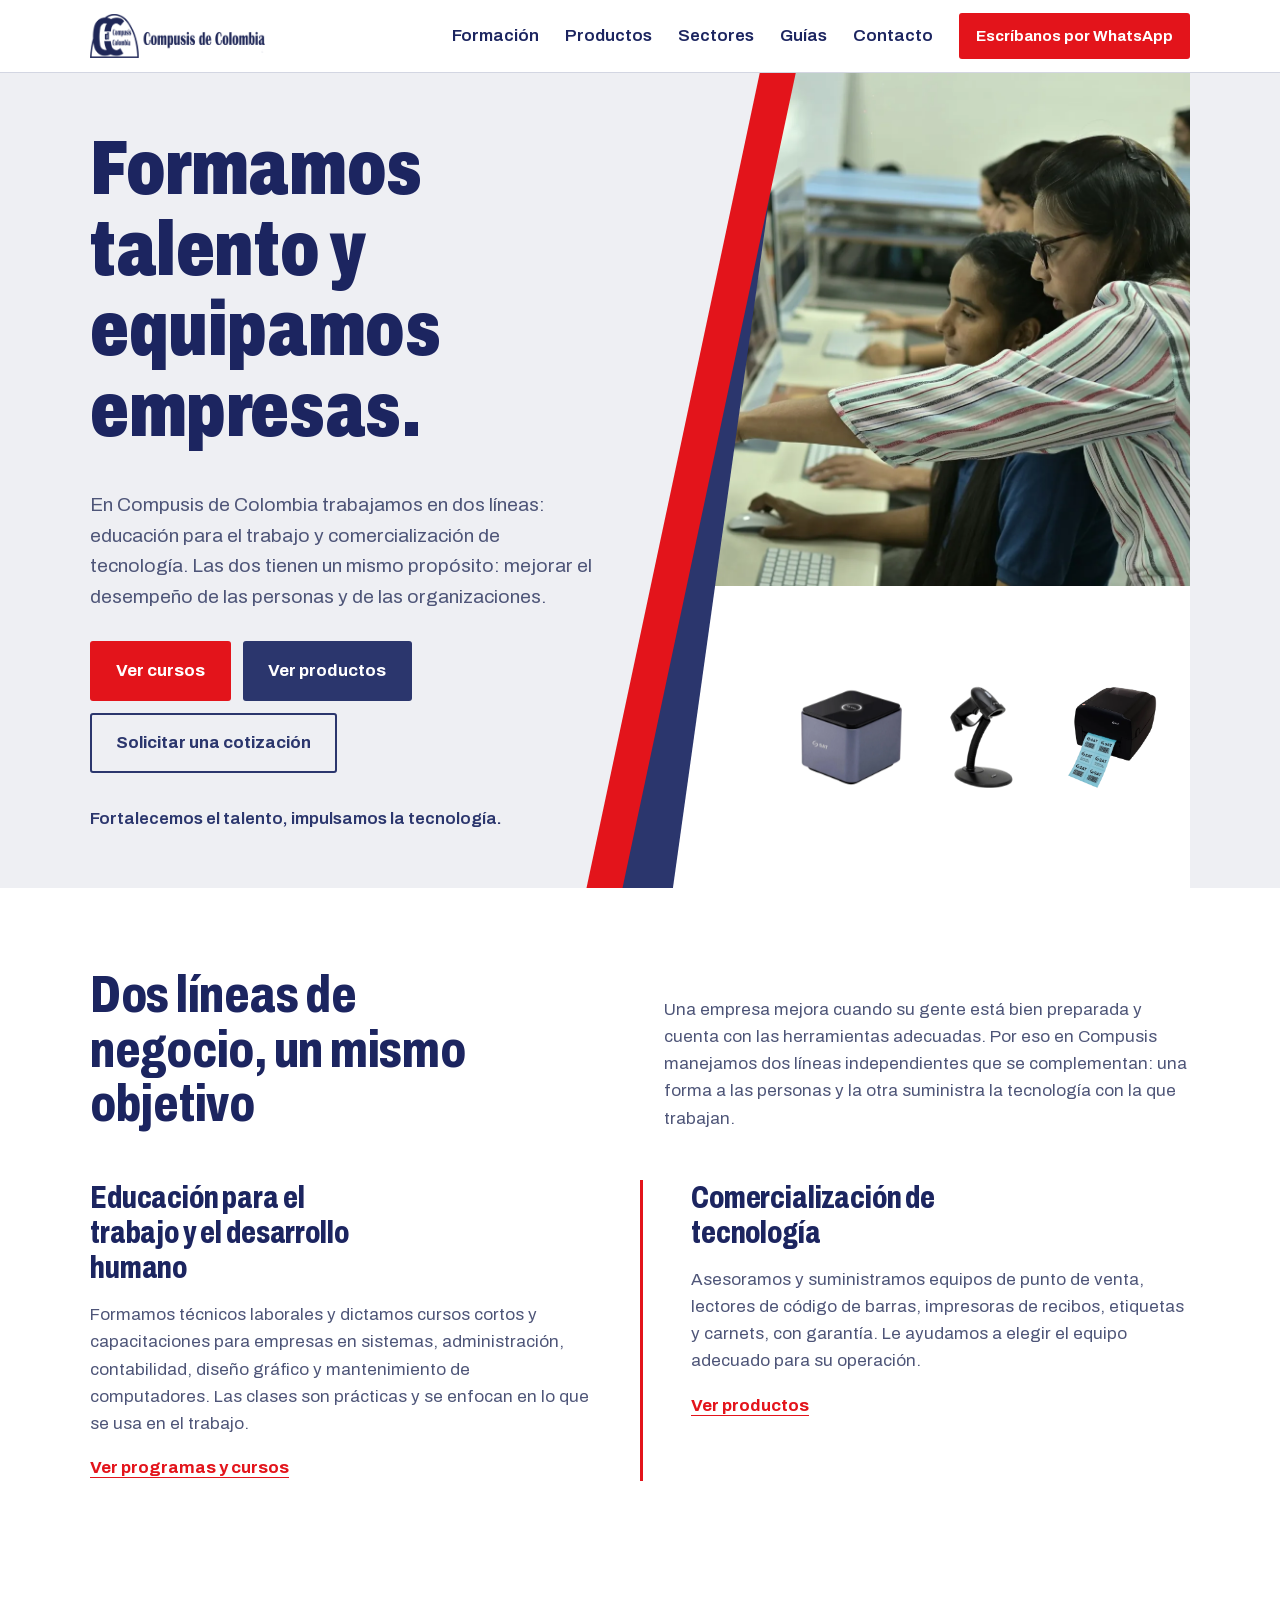
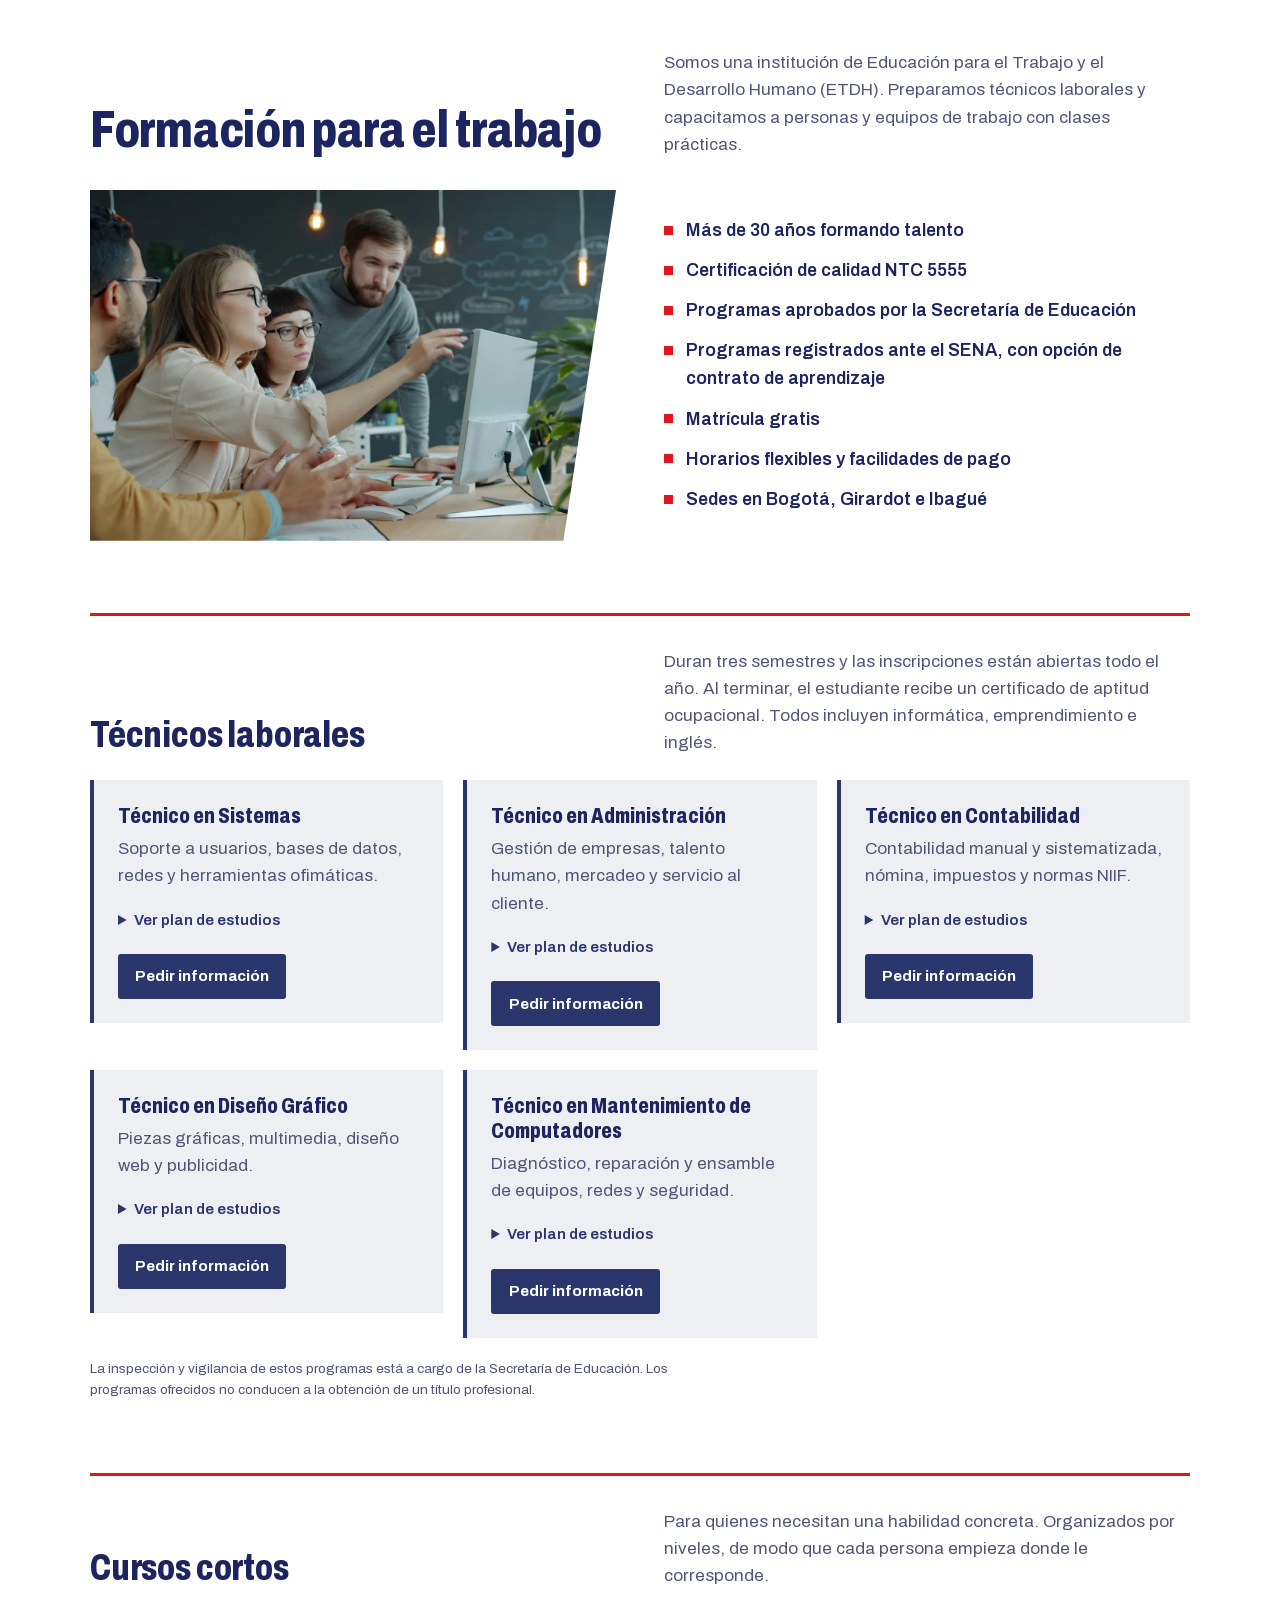
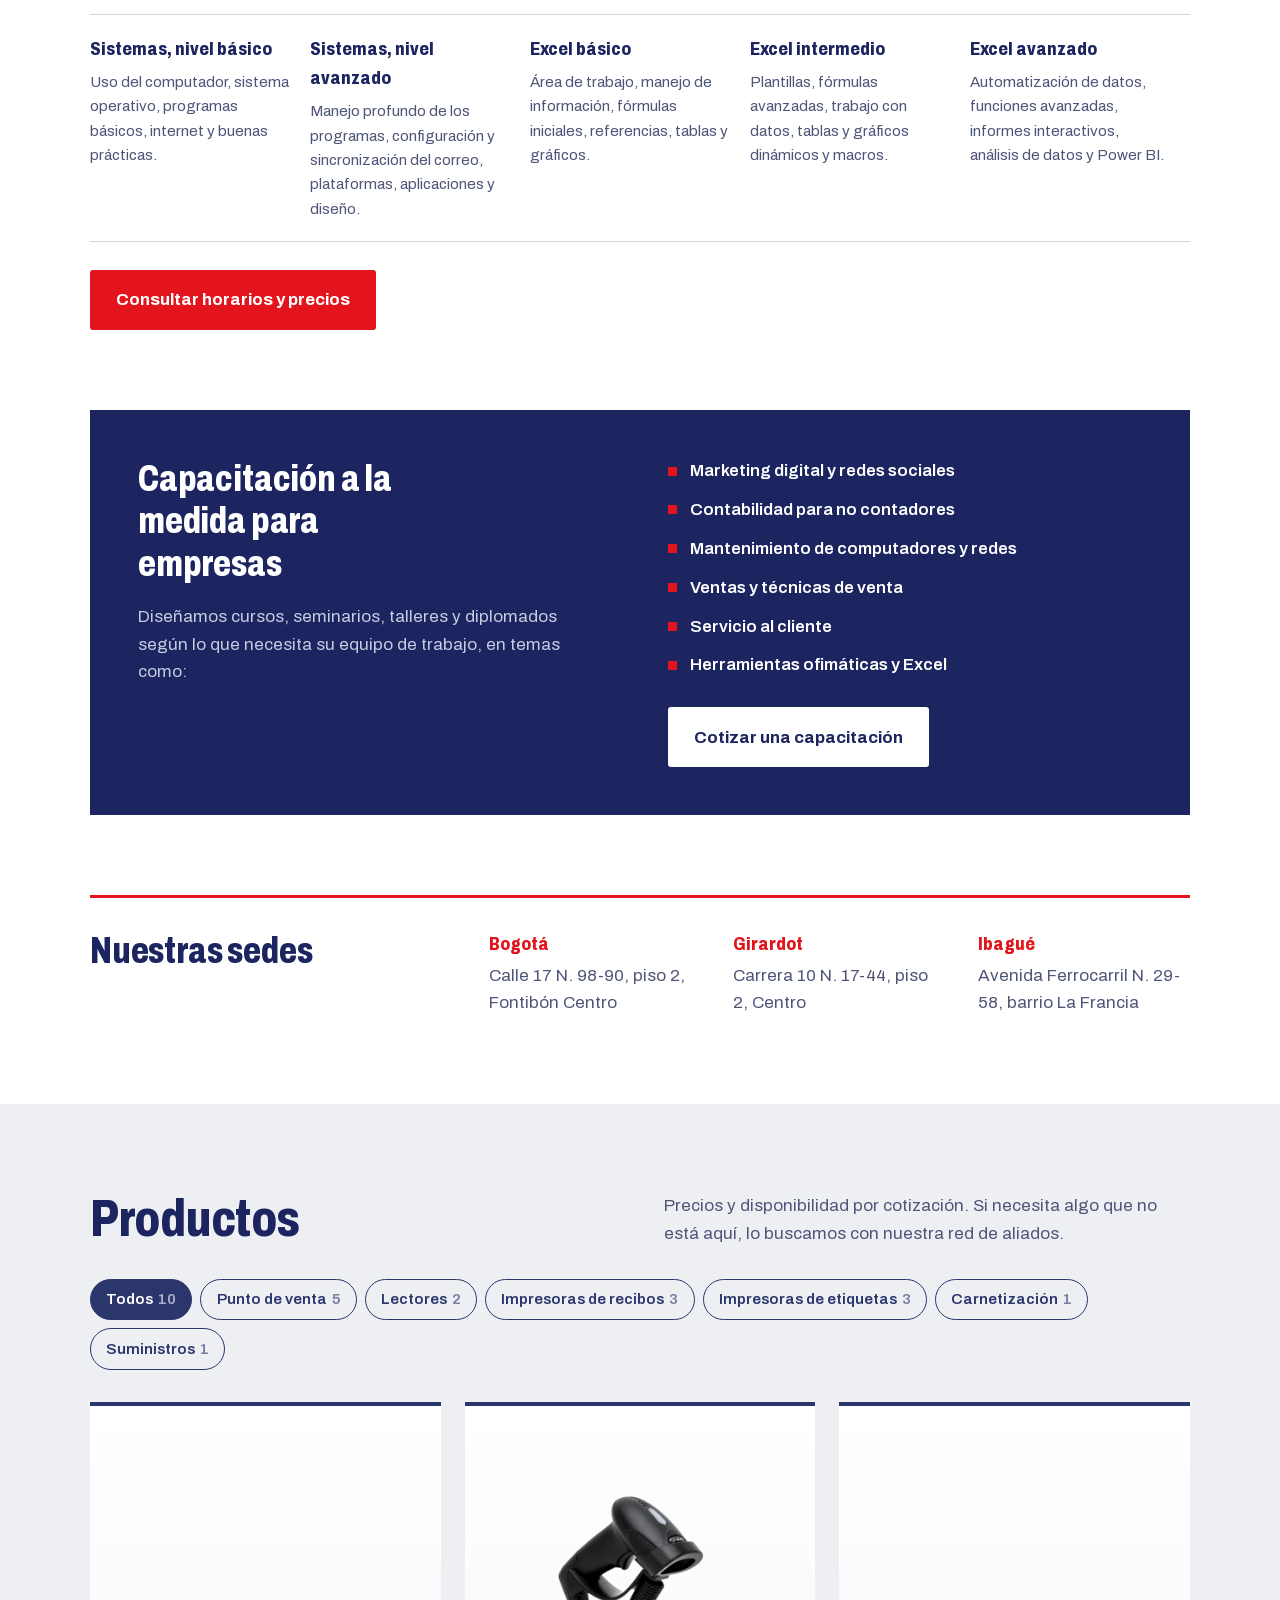
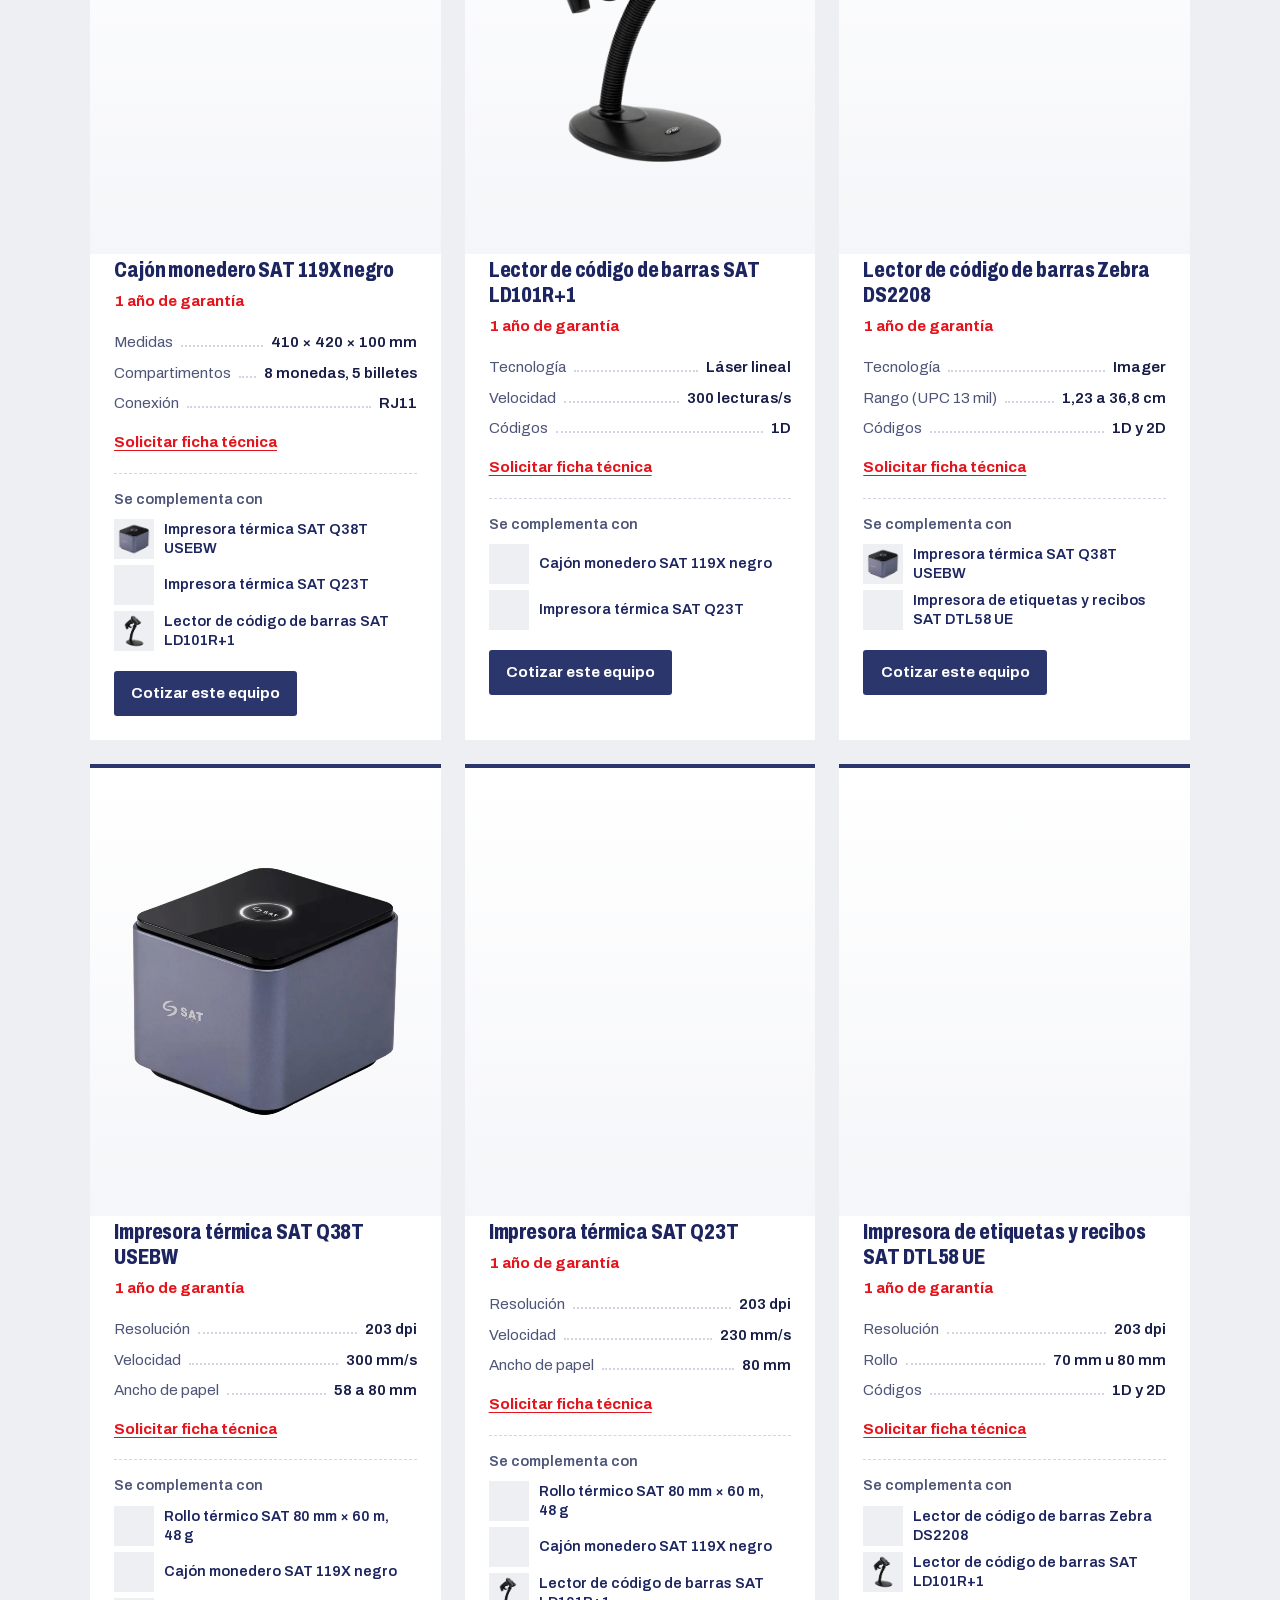
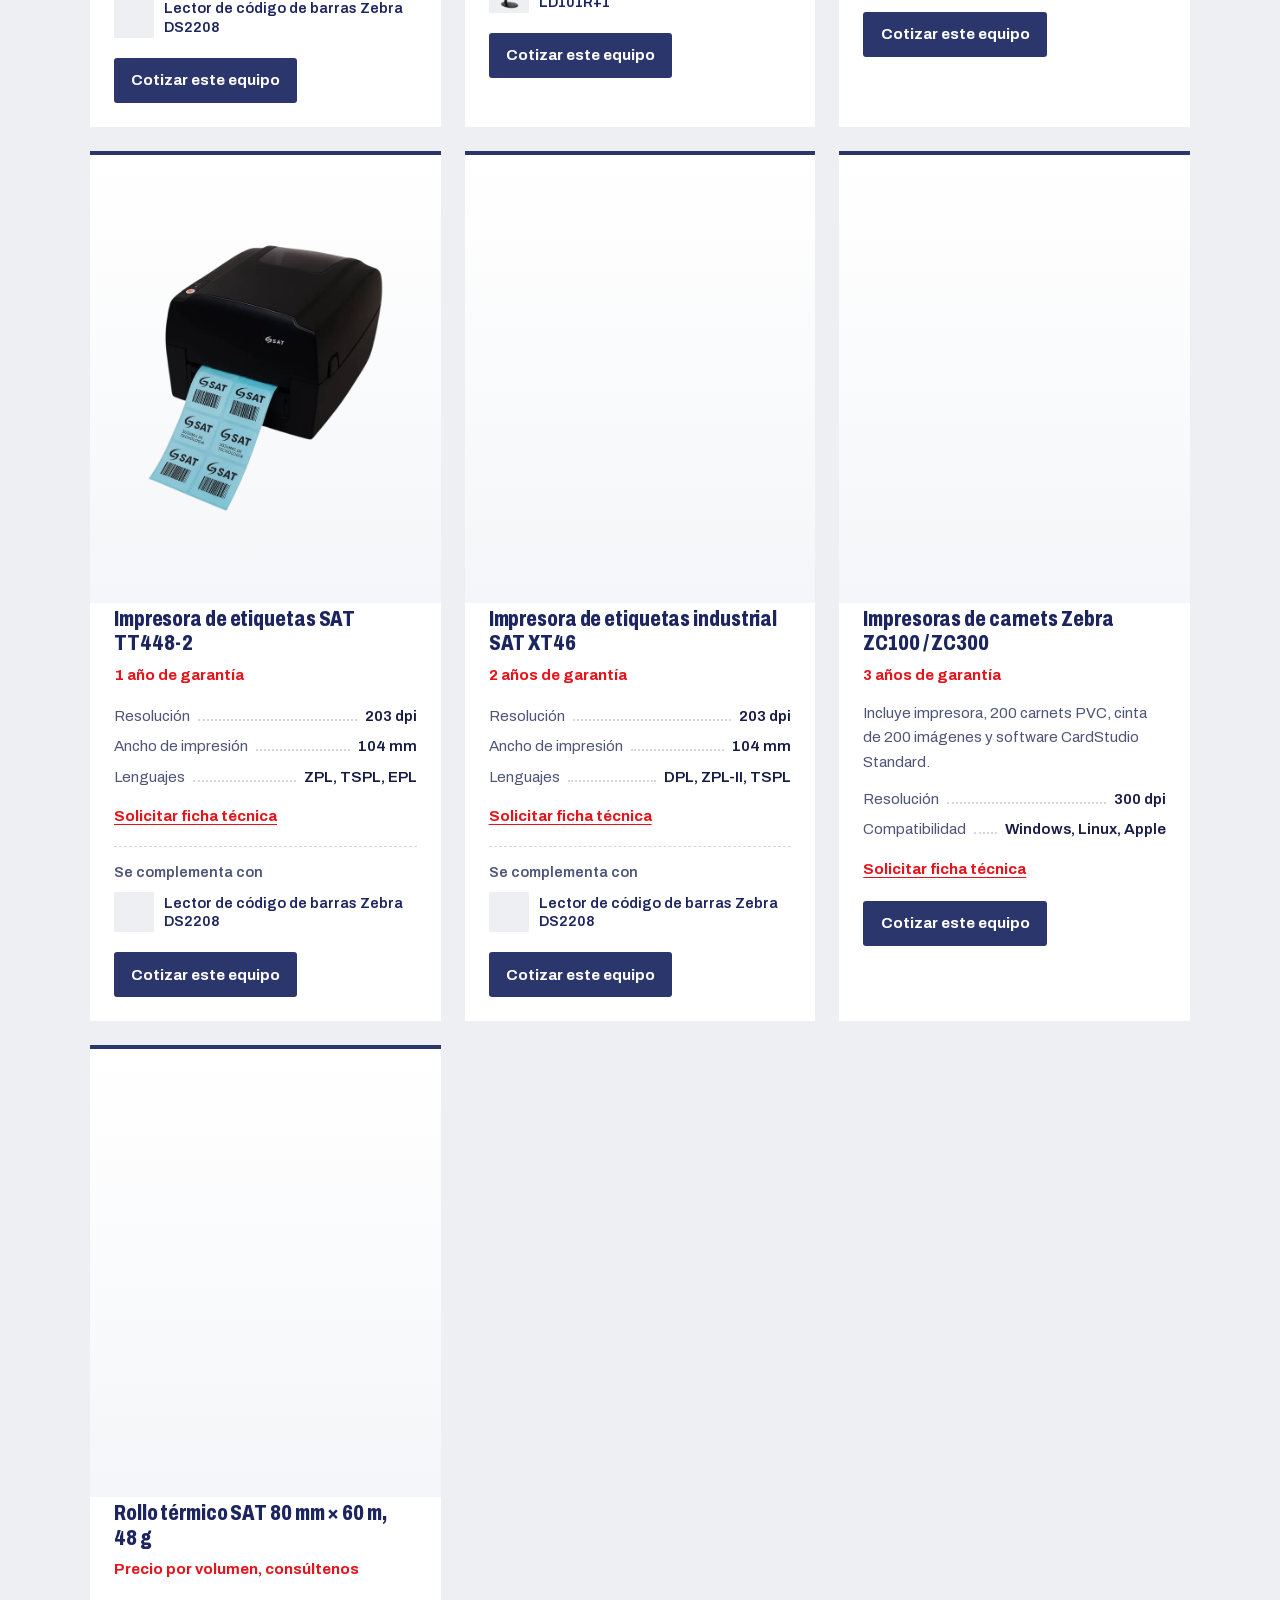
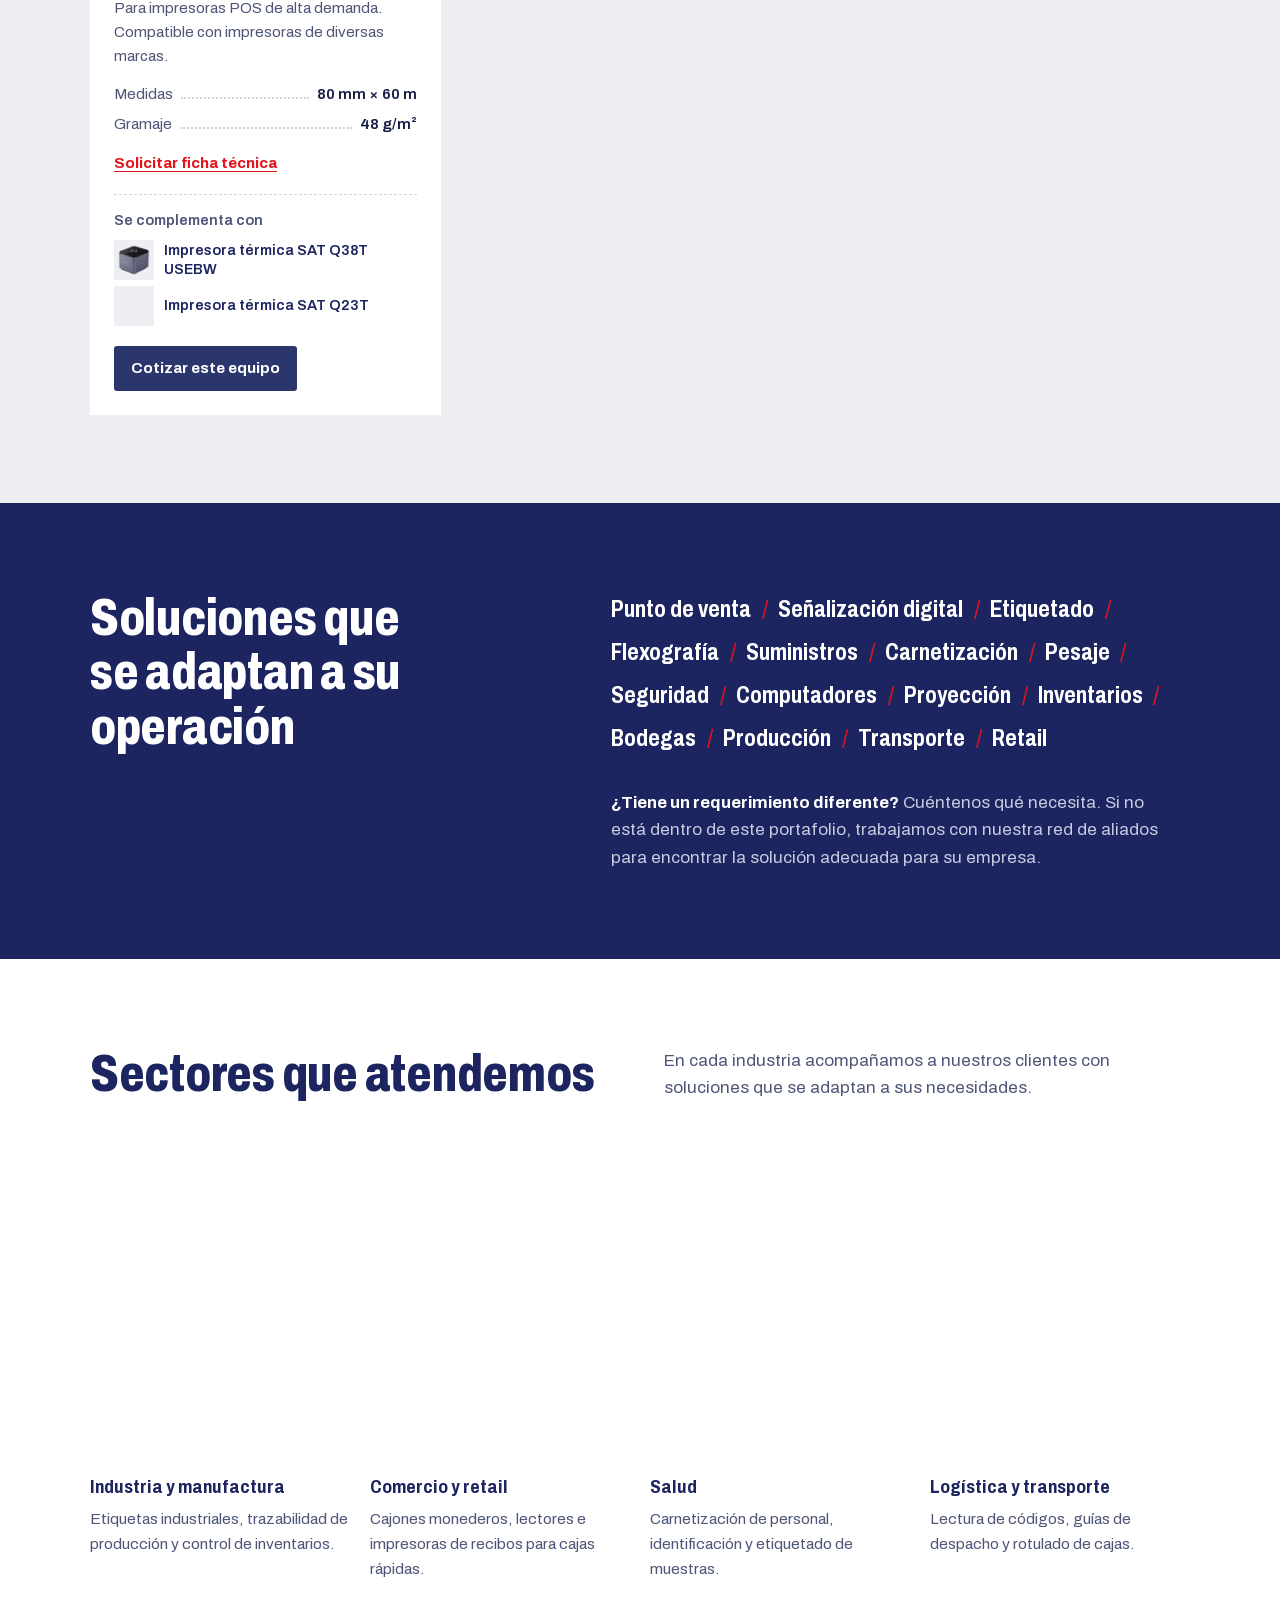
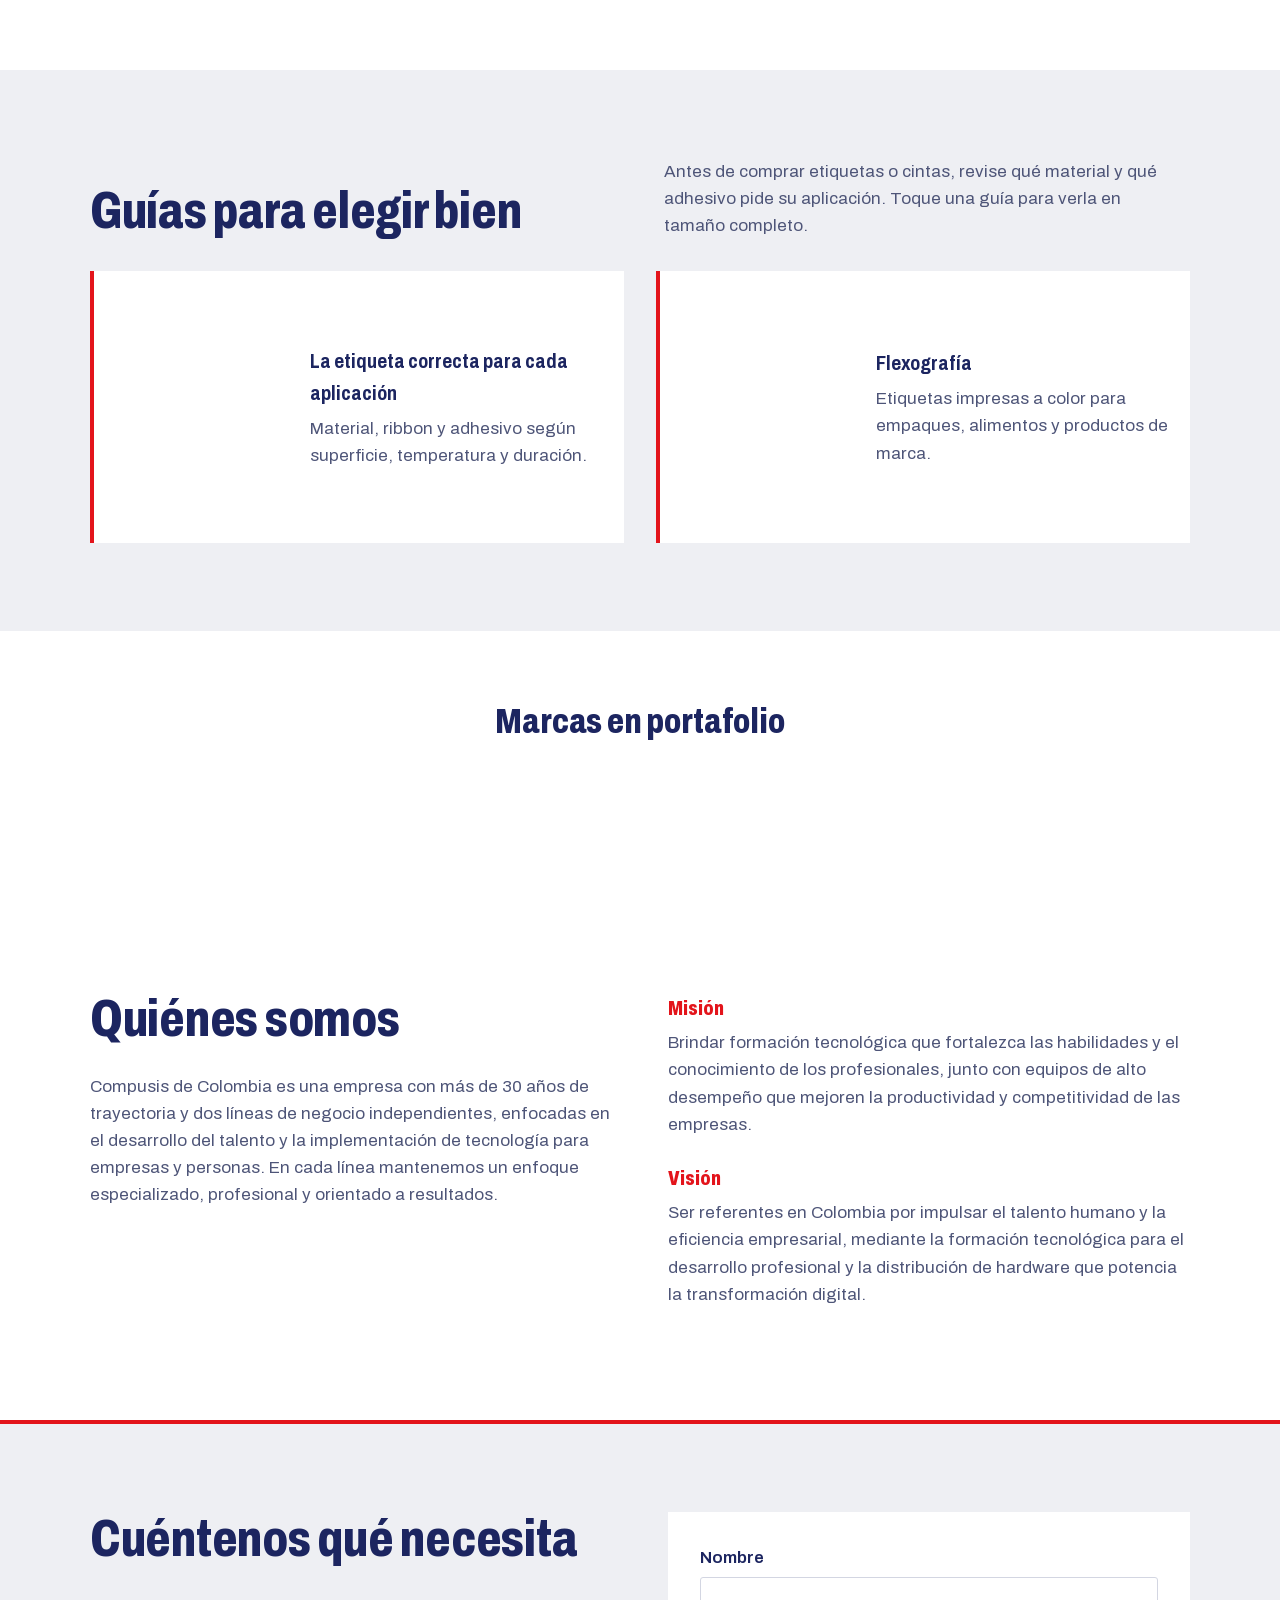
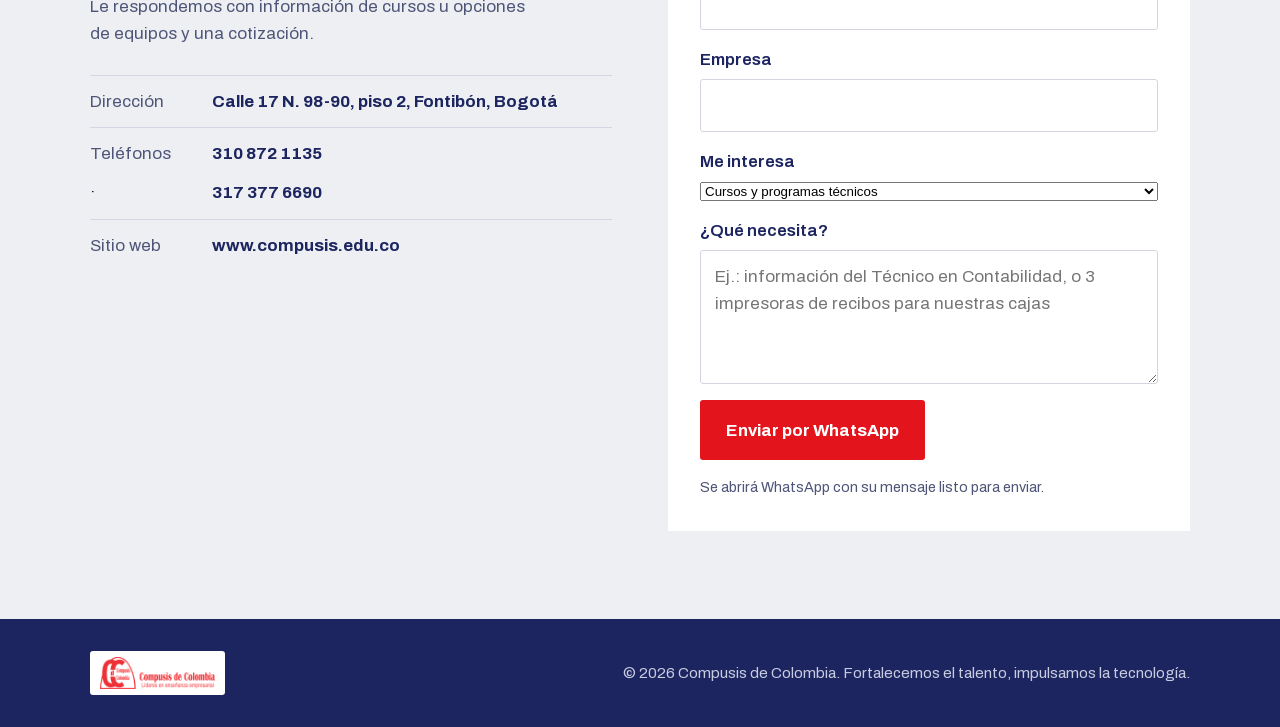
==== commit 7bd79c55: "Nuevas fotos para el inicio y la sección de formación Fotos de Unsplash (licencia gratuita), crédito" ====
--- a/index.html
+++ b/index.html
@@ -81,7 +81,7 @@
           <div class="slash slash-navy"></div>
           <div class="slash slash-red"></div>
           <div class="hero-panels">
-            <img src="assets/fotos/formacion-clase.webp" alt="" class="hero-photo">
+            <img src="assets/fotos/formacion-docente.webp" alt="" class="hero-photo" width="1600" height="1066">
             <div class="hero-tech">
               <img src="assets/productos/impresora-q38t.webp" alt="">
               <img src="assets/productos/lector-sat-ld101r.webp" alt="">
@@ -121,7 +121,7 @@
         </div>
 
         <div class="training-intro">
-          <img src="assets/fotos/formacion-practica.webp" alt="Estudiantes practicando frente al computador con acompañamiento del docente" loading="lazy" class="training-photo" width="1050" height="700">
+          <img src="assets/fotos/formacion-equipo.webp" alt="Grupo de estudiantes resolviendo un ejercicio frente al computador" loading="lazy" class="training-photo" width="1600" height="900">
           <ul class="facts">
             <li>Más de 30 años formando talento</li>
             <li>Certificación de calidad NTC 5555</li>
--- a/styles.css
+++ b/styles.css
@@ -113,10 +113,10 @@
 /* Las dos líneas: formación arriba, tecnología abajo */
 .hero-panels {
   position: absolute; inset: 0;
-  display: grid; grid-template-rows: 1.25fr 1fr;
+  display: grid; grid-template-rows: 1.7fr 1fr;
   clip-path: polygon(22% 0, 100% 0, 100% 100%, 0 100%);
 }
-.hero-photo { width: 100%; height: 100%; object-fit: cover; min-height: 0; }
+.hero-photo { width: 100%; height: 100%; object-fit: cover; object-position: 72% 40%; min-height: 0; }
 .hero-tech {
   background: var(--white);
   display: flex; align-items: center; justify-content: flex-end; gap: 4%;
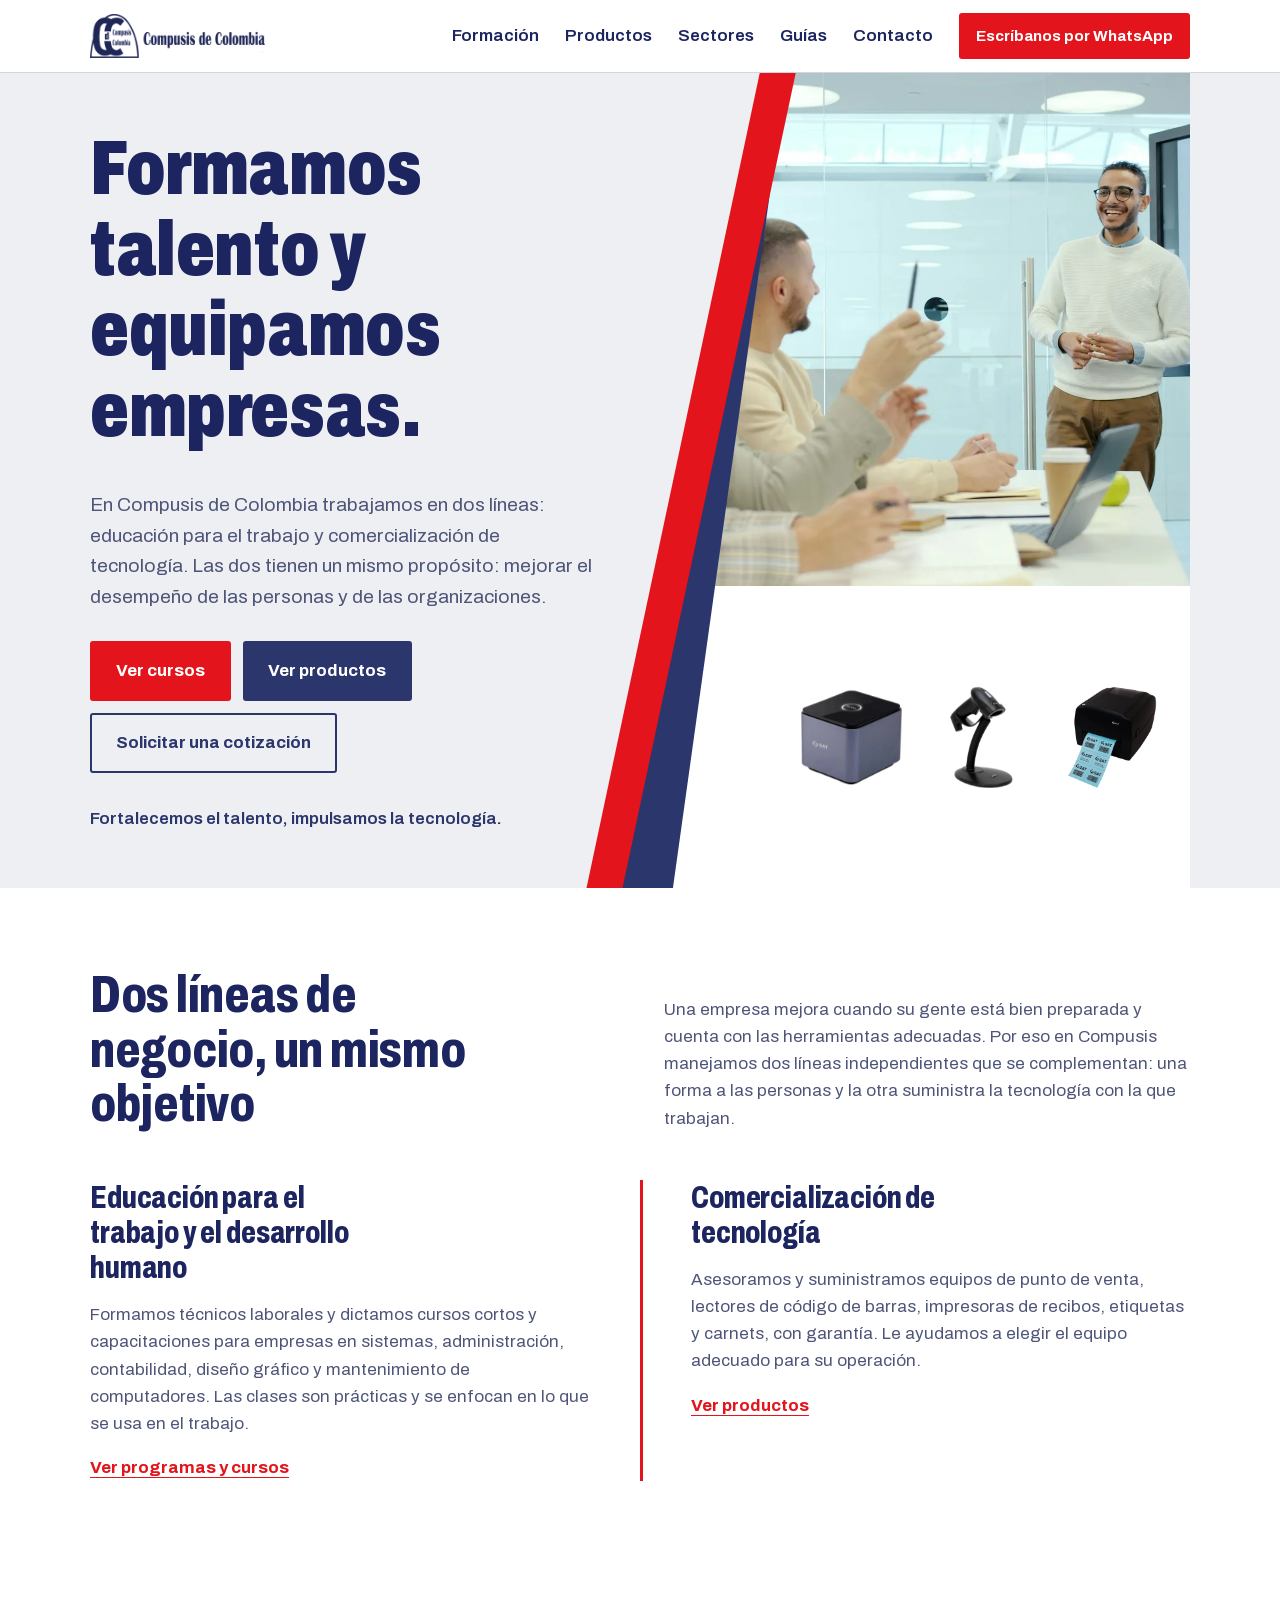
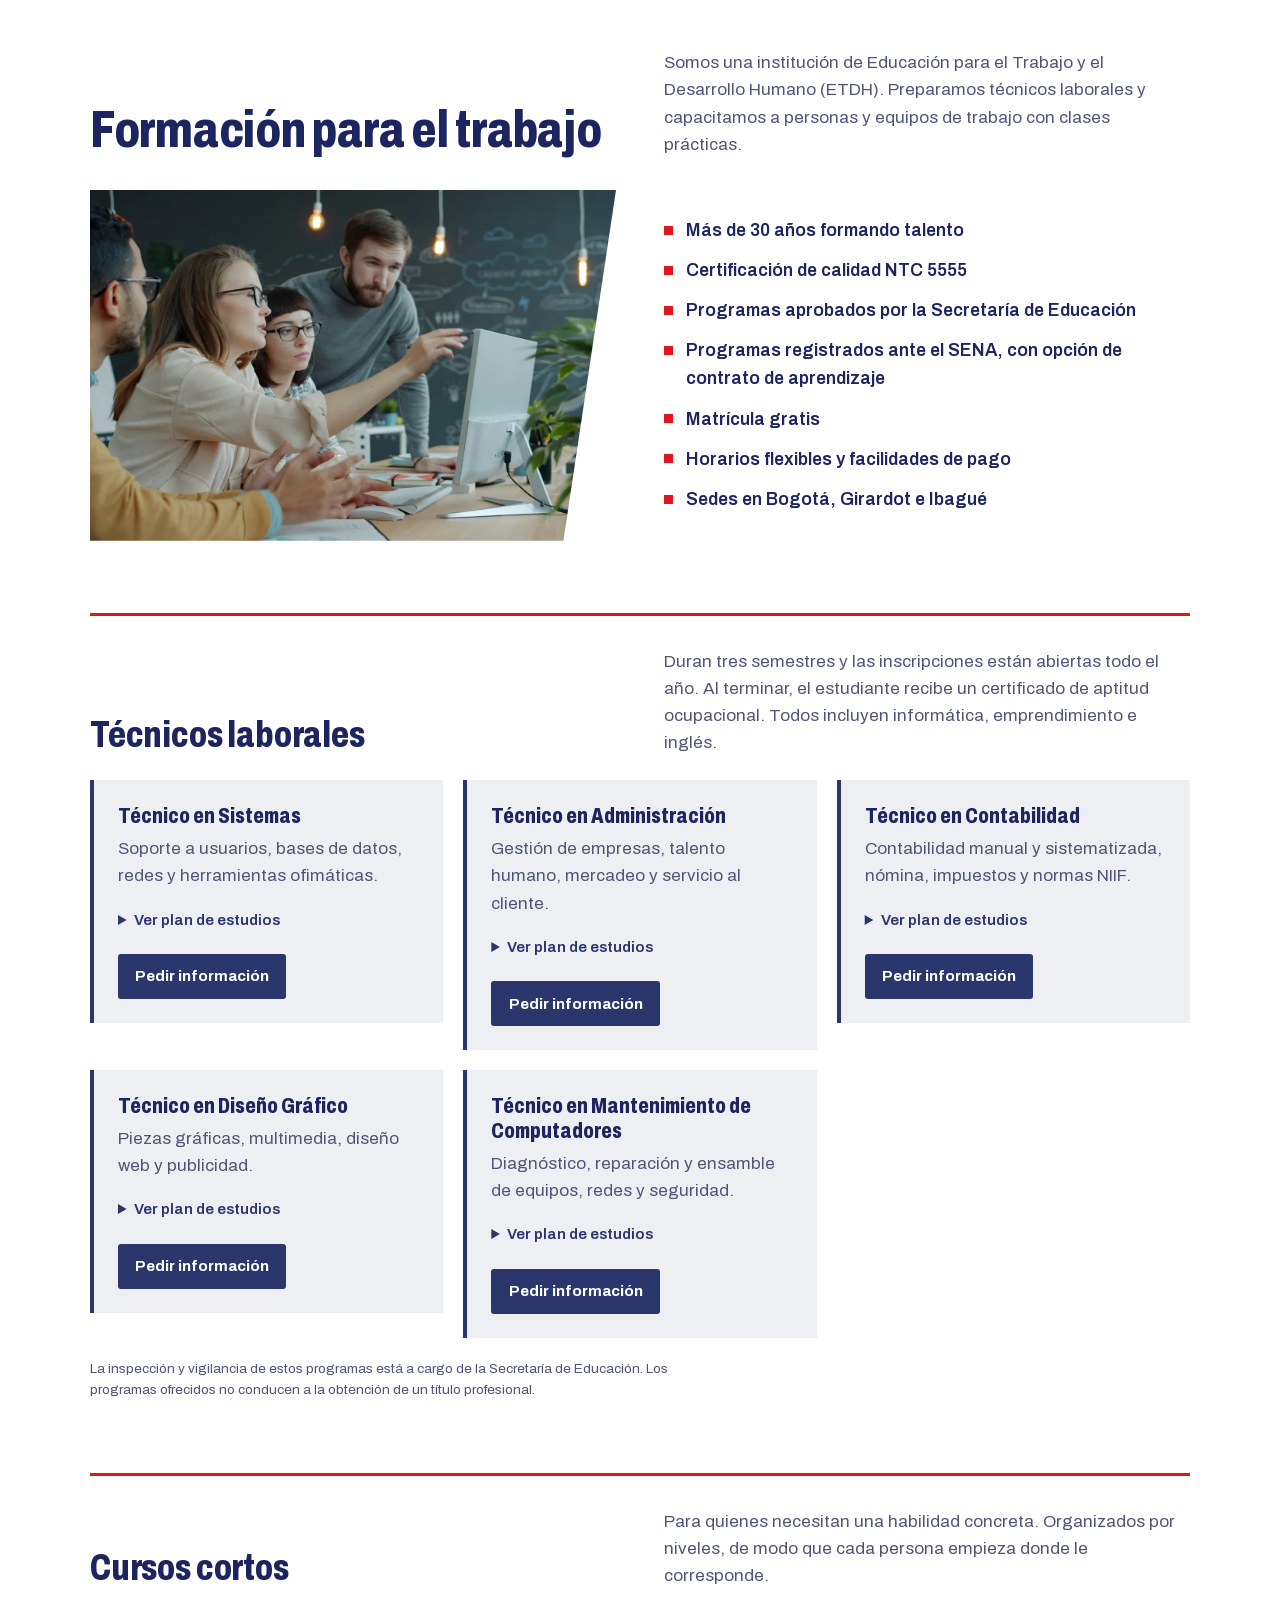
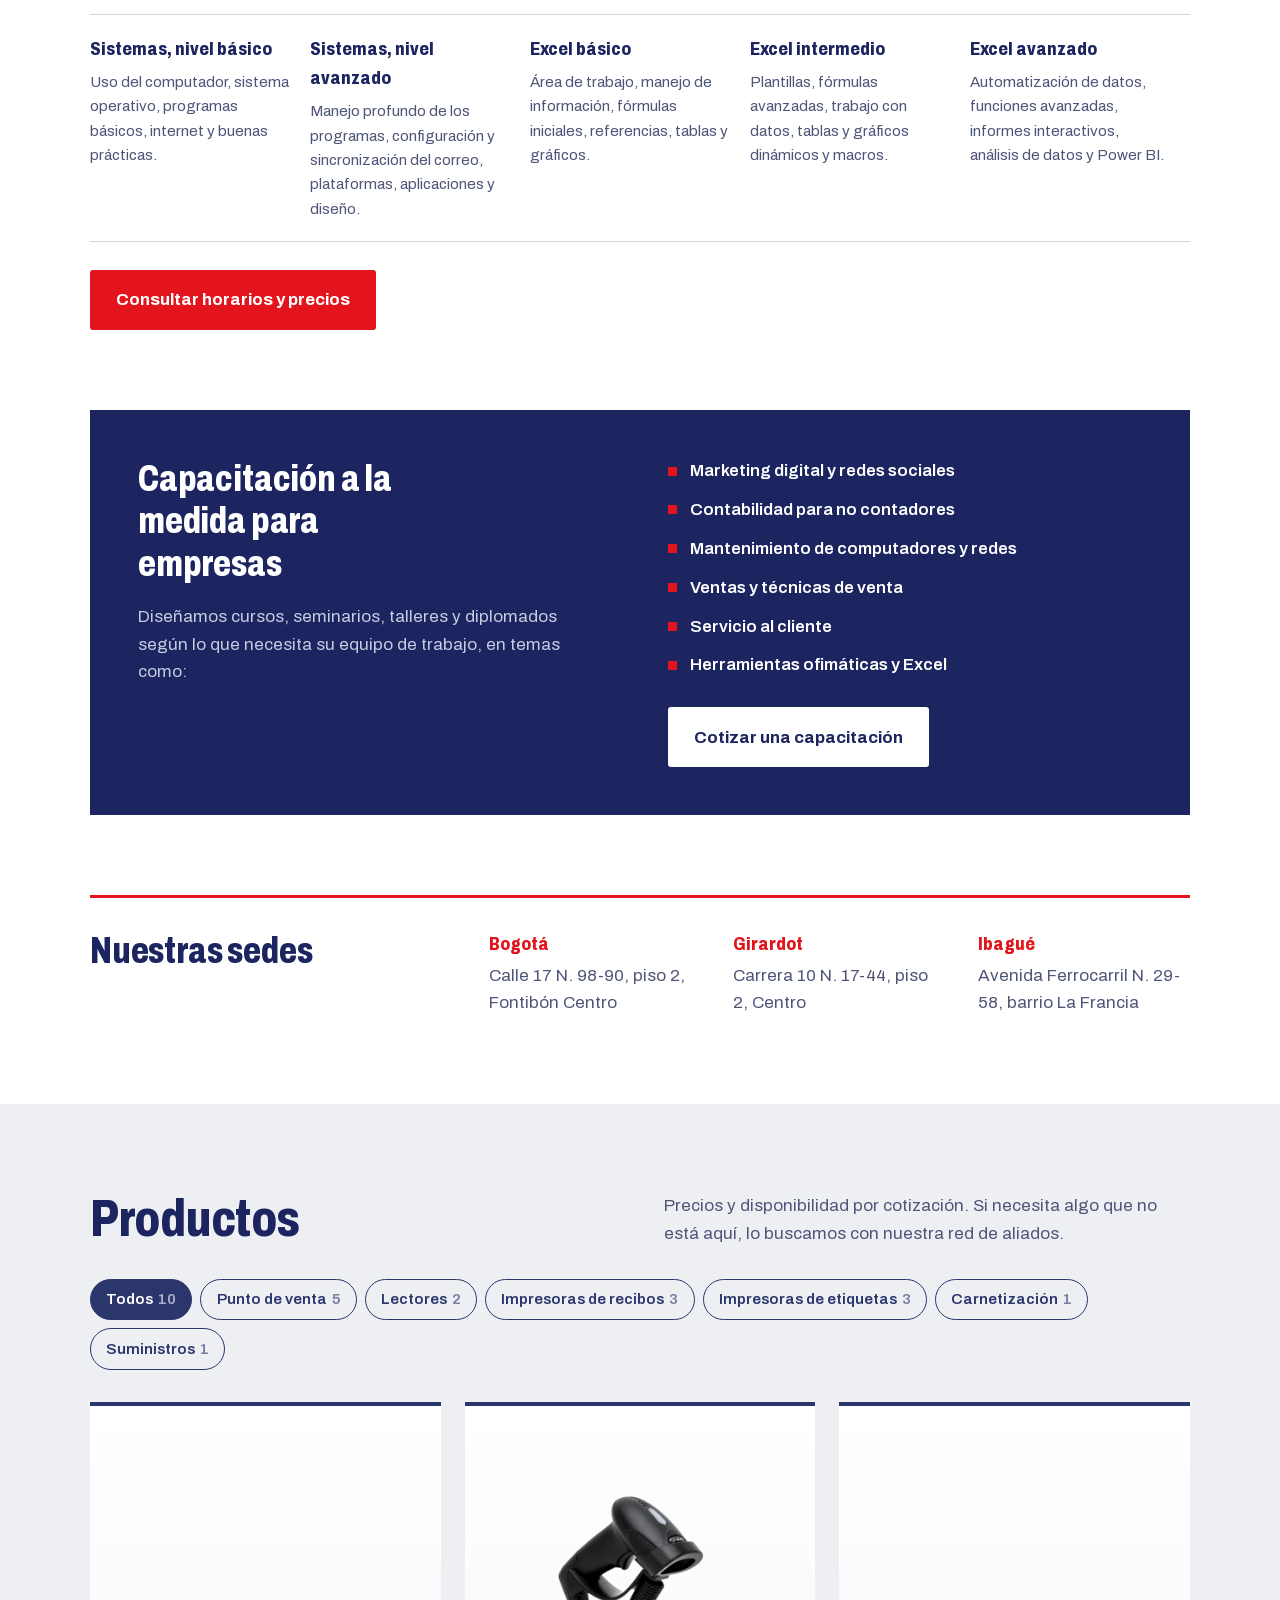
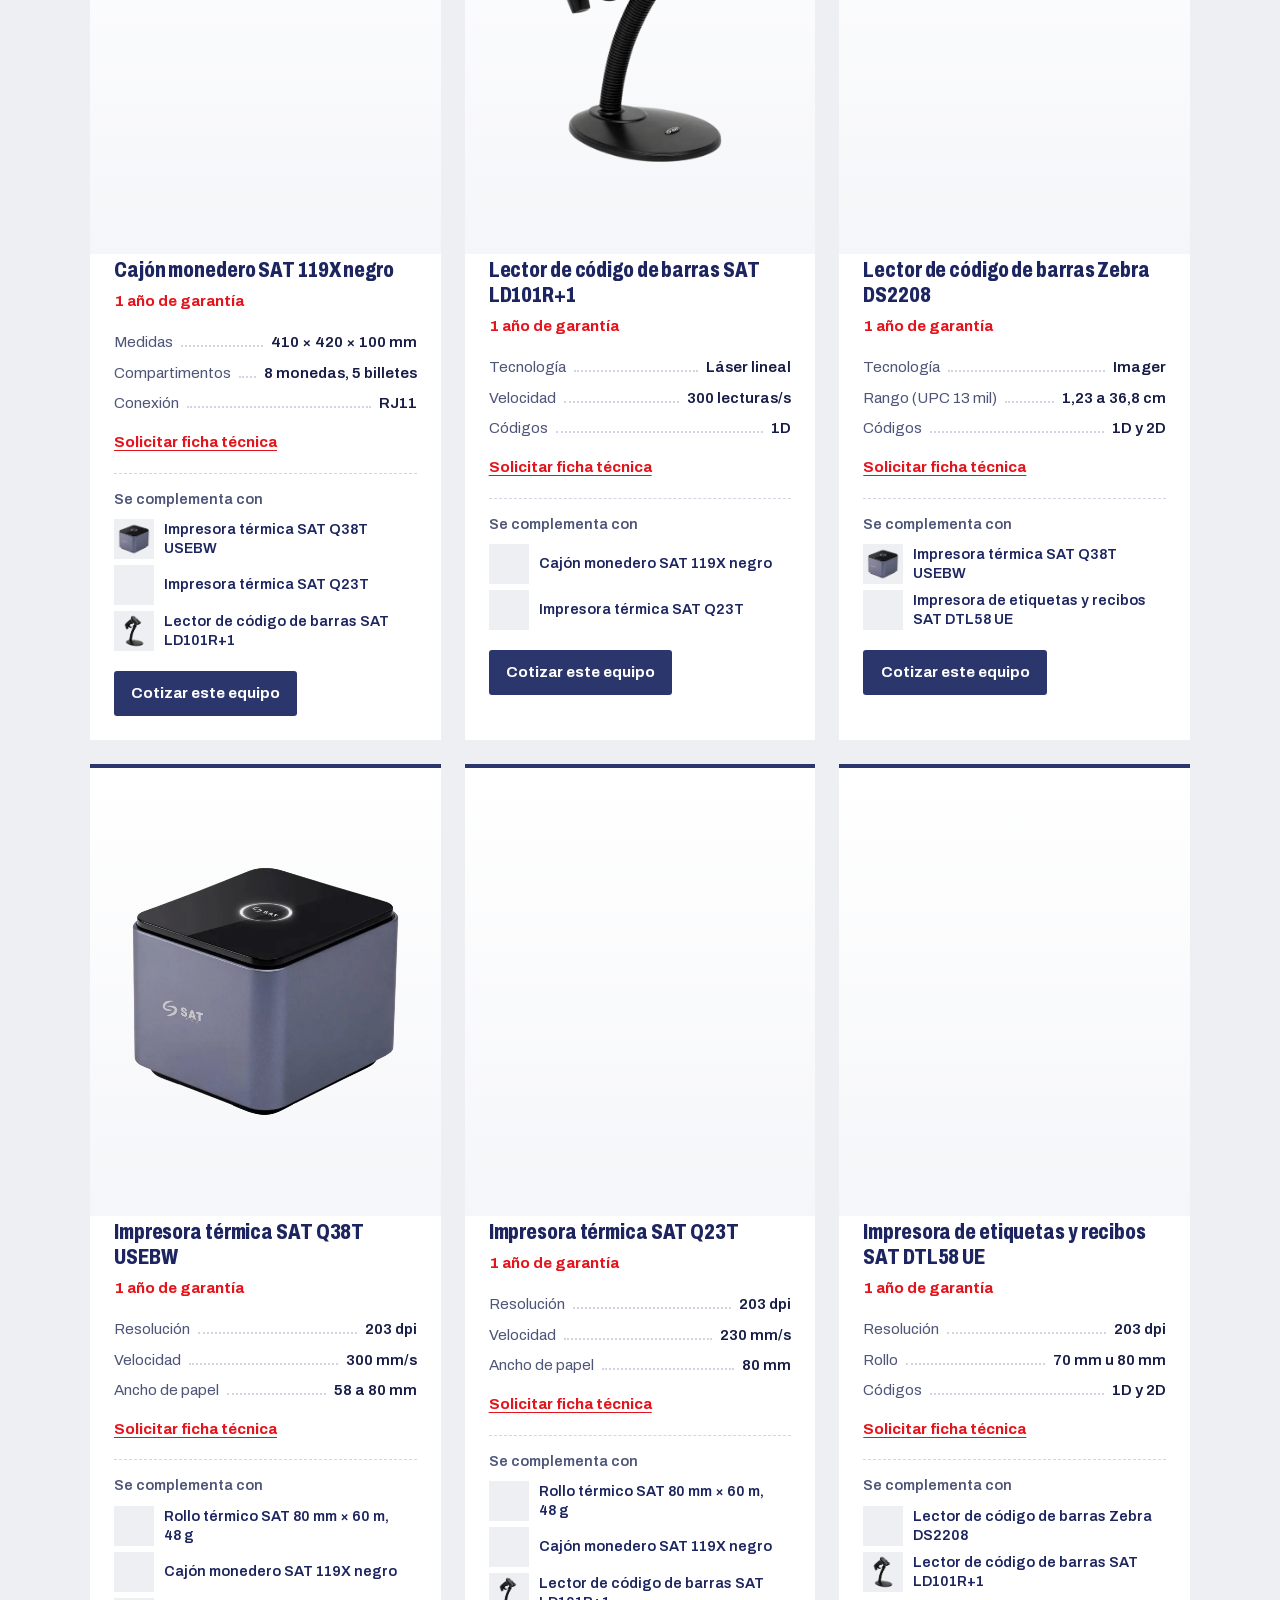
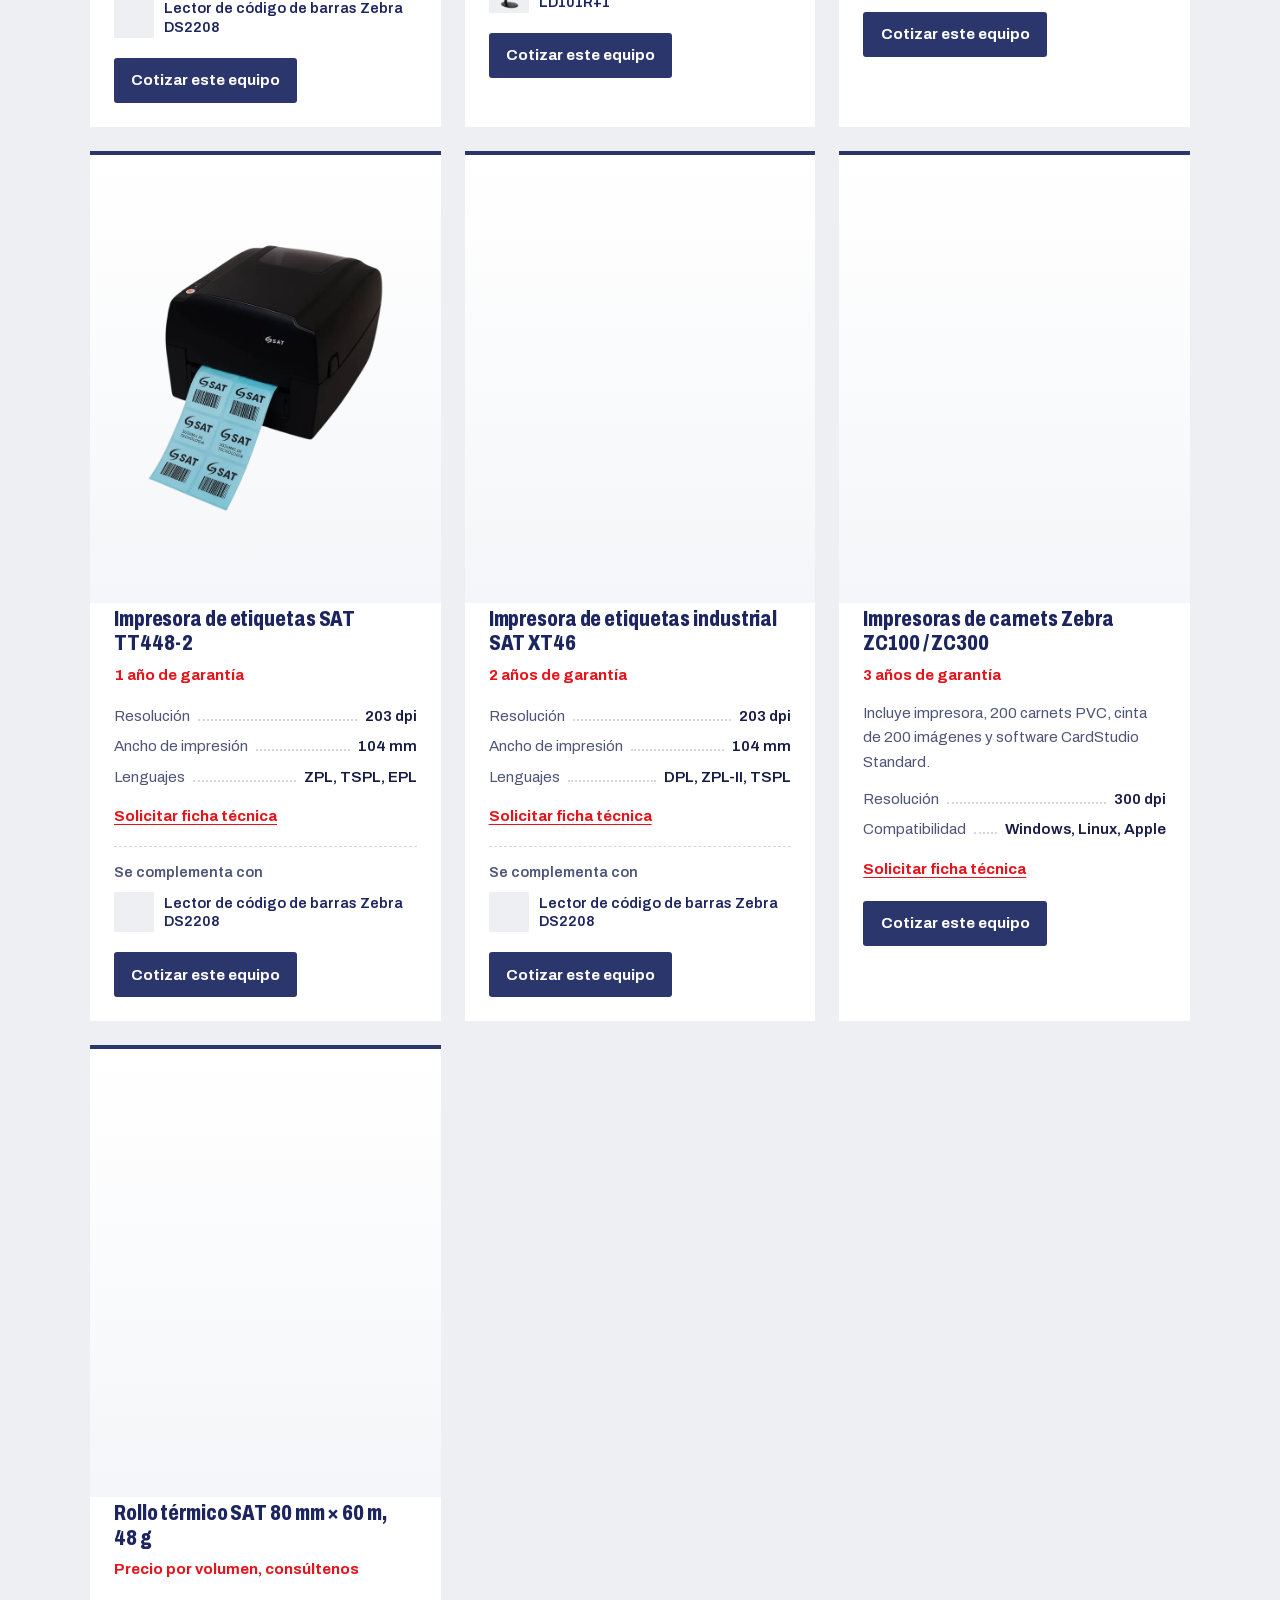
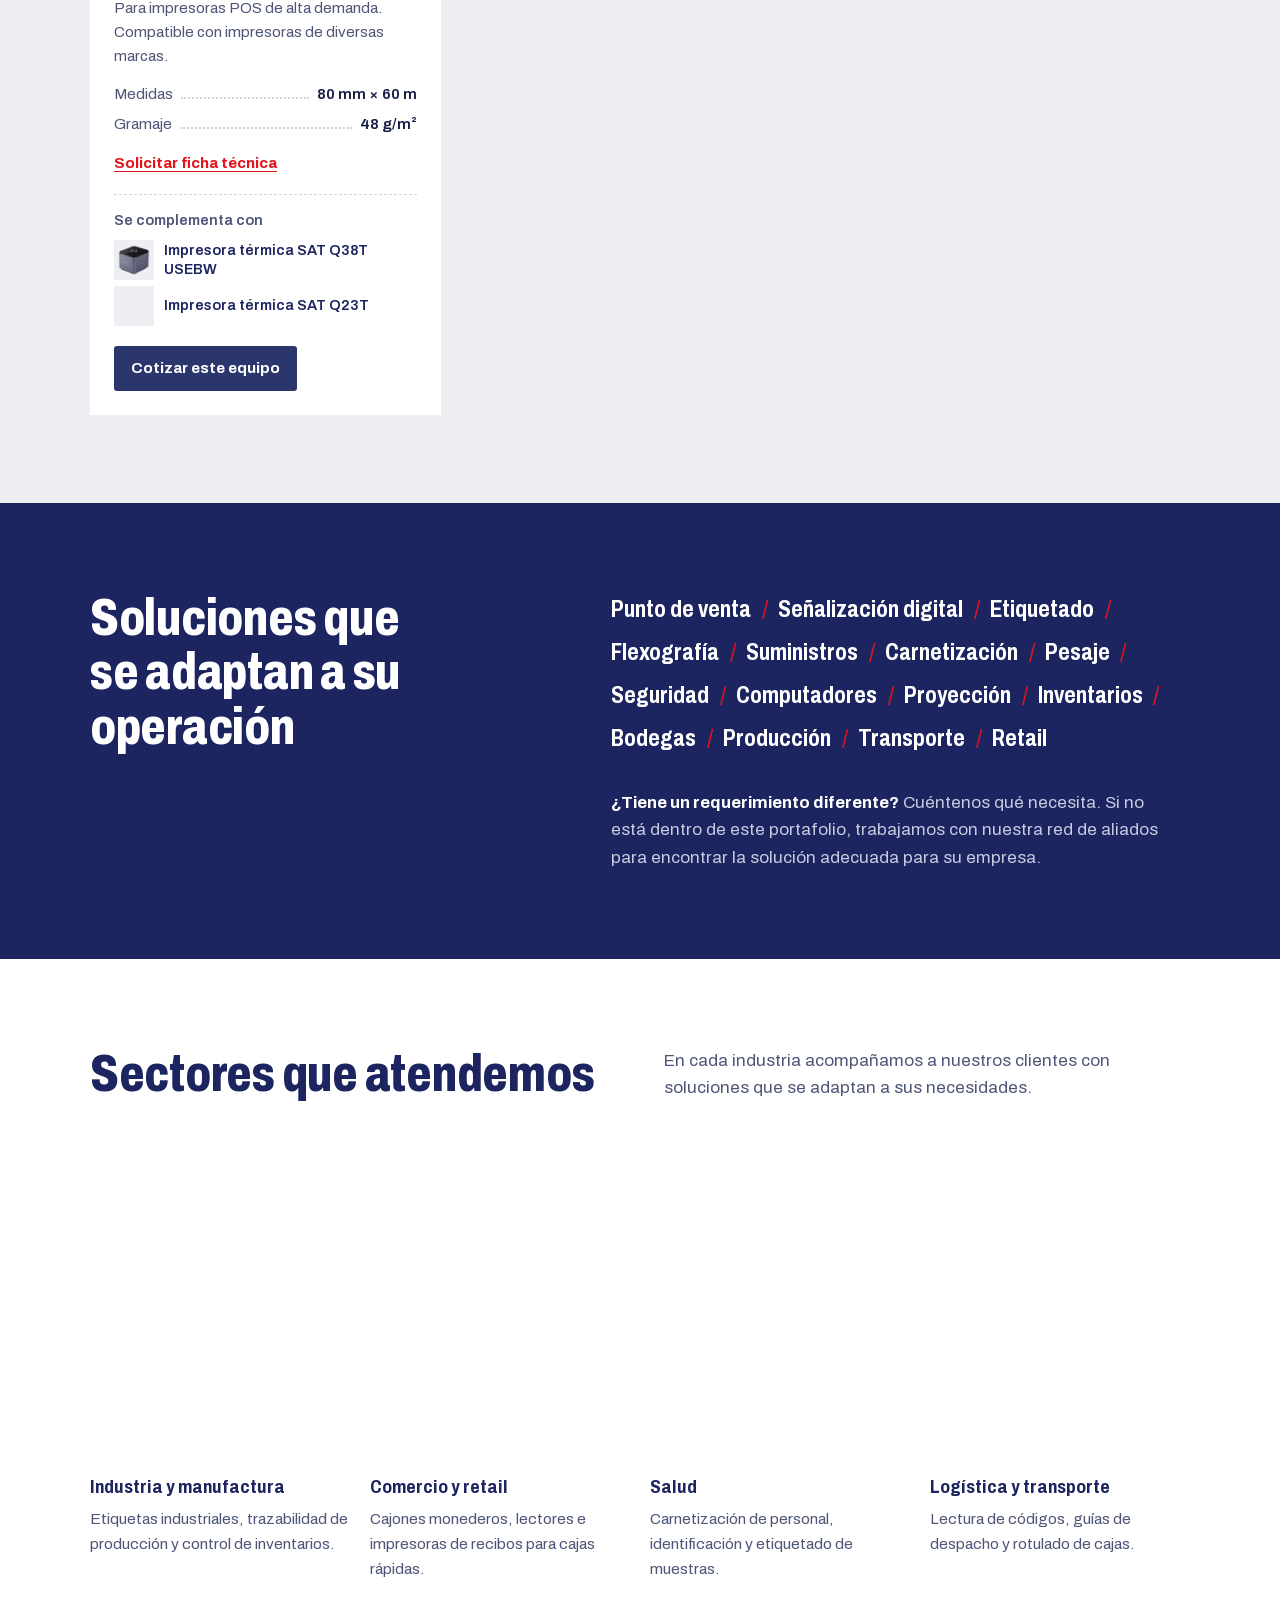
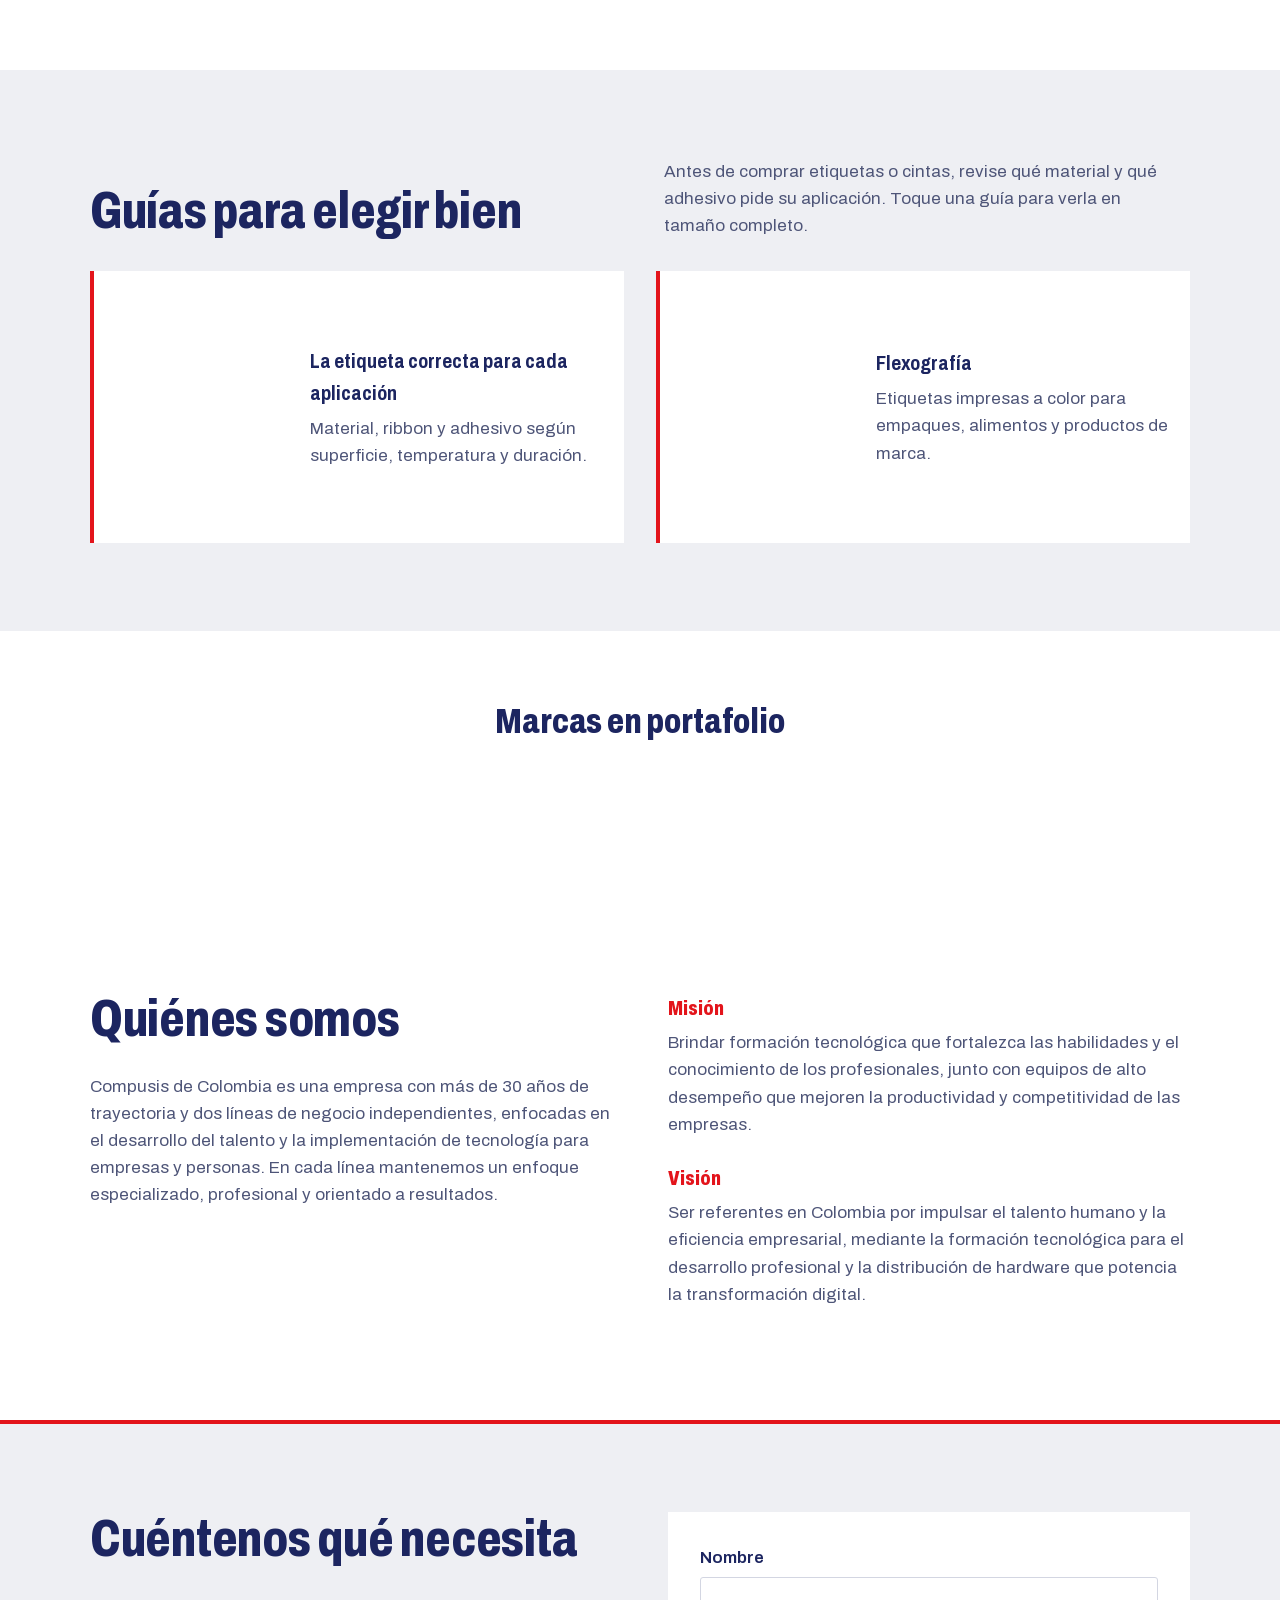
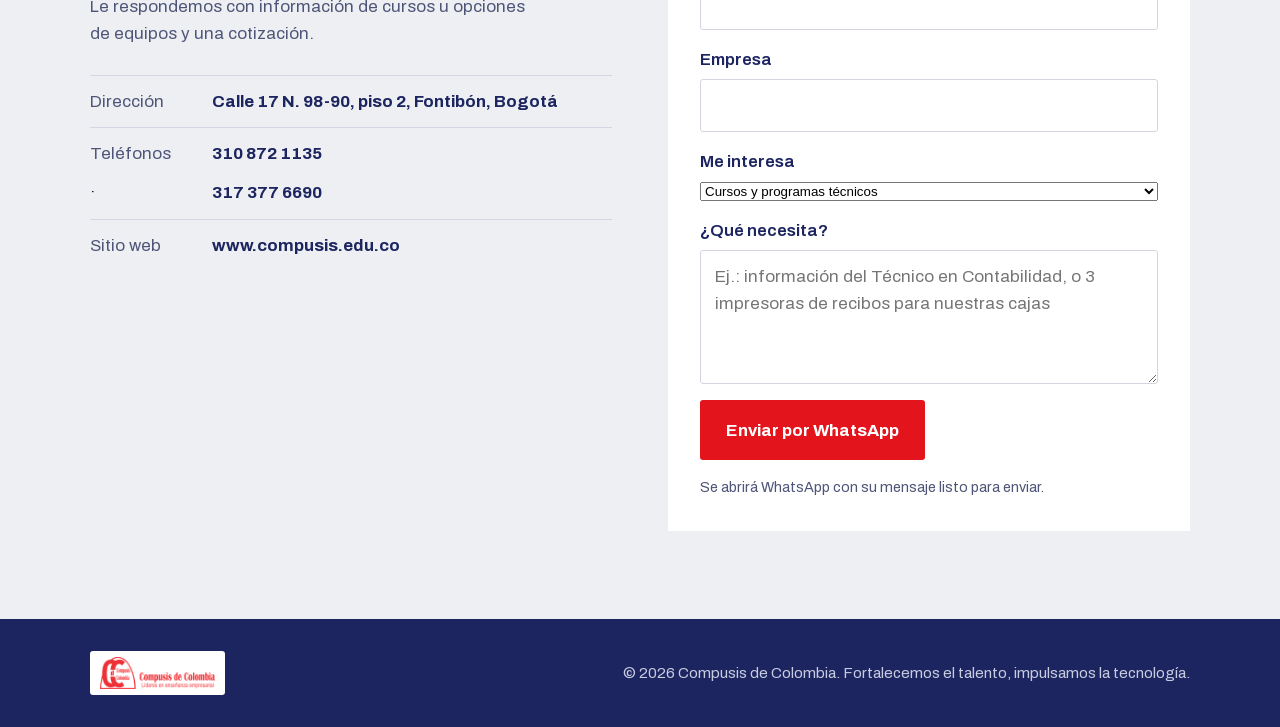
==== commit be95c123: "Cambia la foto principal del inicio Co-Authored-By: Claude Opus 5.5 <noreply@anthropic.com>" ====
--- a/index.html
+++ b/index.html
@@ -81,7 +81,7 @@
           <div class="slash slash-navy"></div>
           <div class="slash slash-red"></div>
           <div class="hero-panels">
-            <img src="assets/fotos/formacion-docente.webp" alt="" class="hero-photo" width="1600" height="1066">
+            <img src="assets/fotos/capacitacion-presentacion.webp" alt="" class="hero-photo" width="1600" height="900">
             <div class="hero-tech">
               <img src="assets/productos/impresora-q38t.webp" alt="">
               <img src="assets/productos/lector-sat-ld101r.webp" alt="">
--- a/styles.css
+++ b/styles.css
@@ -116,7 +116,7 @@
   display: grid; grid-template-rows: 1.7fr 1fr;
   clip-path: polygon(22% 0, 100% 0, 100% 100%, 0 100%);
 }
-.hero-photo { width: 100%; height: 100%; object-fit: cover; object-position: 72% 40%; min-height: 0; }
+.hero-photo { width: 100%; height: 100%; object-fit: cover; object-position: 62% 35%; min-height: 0; }
 .hero-tech {
   background: var(--white);
   display: flex; align-items: center; justify-content: flex-end; gap: 4%;
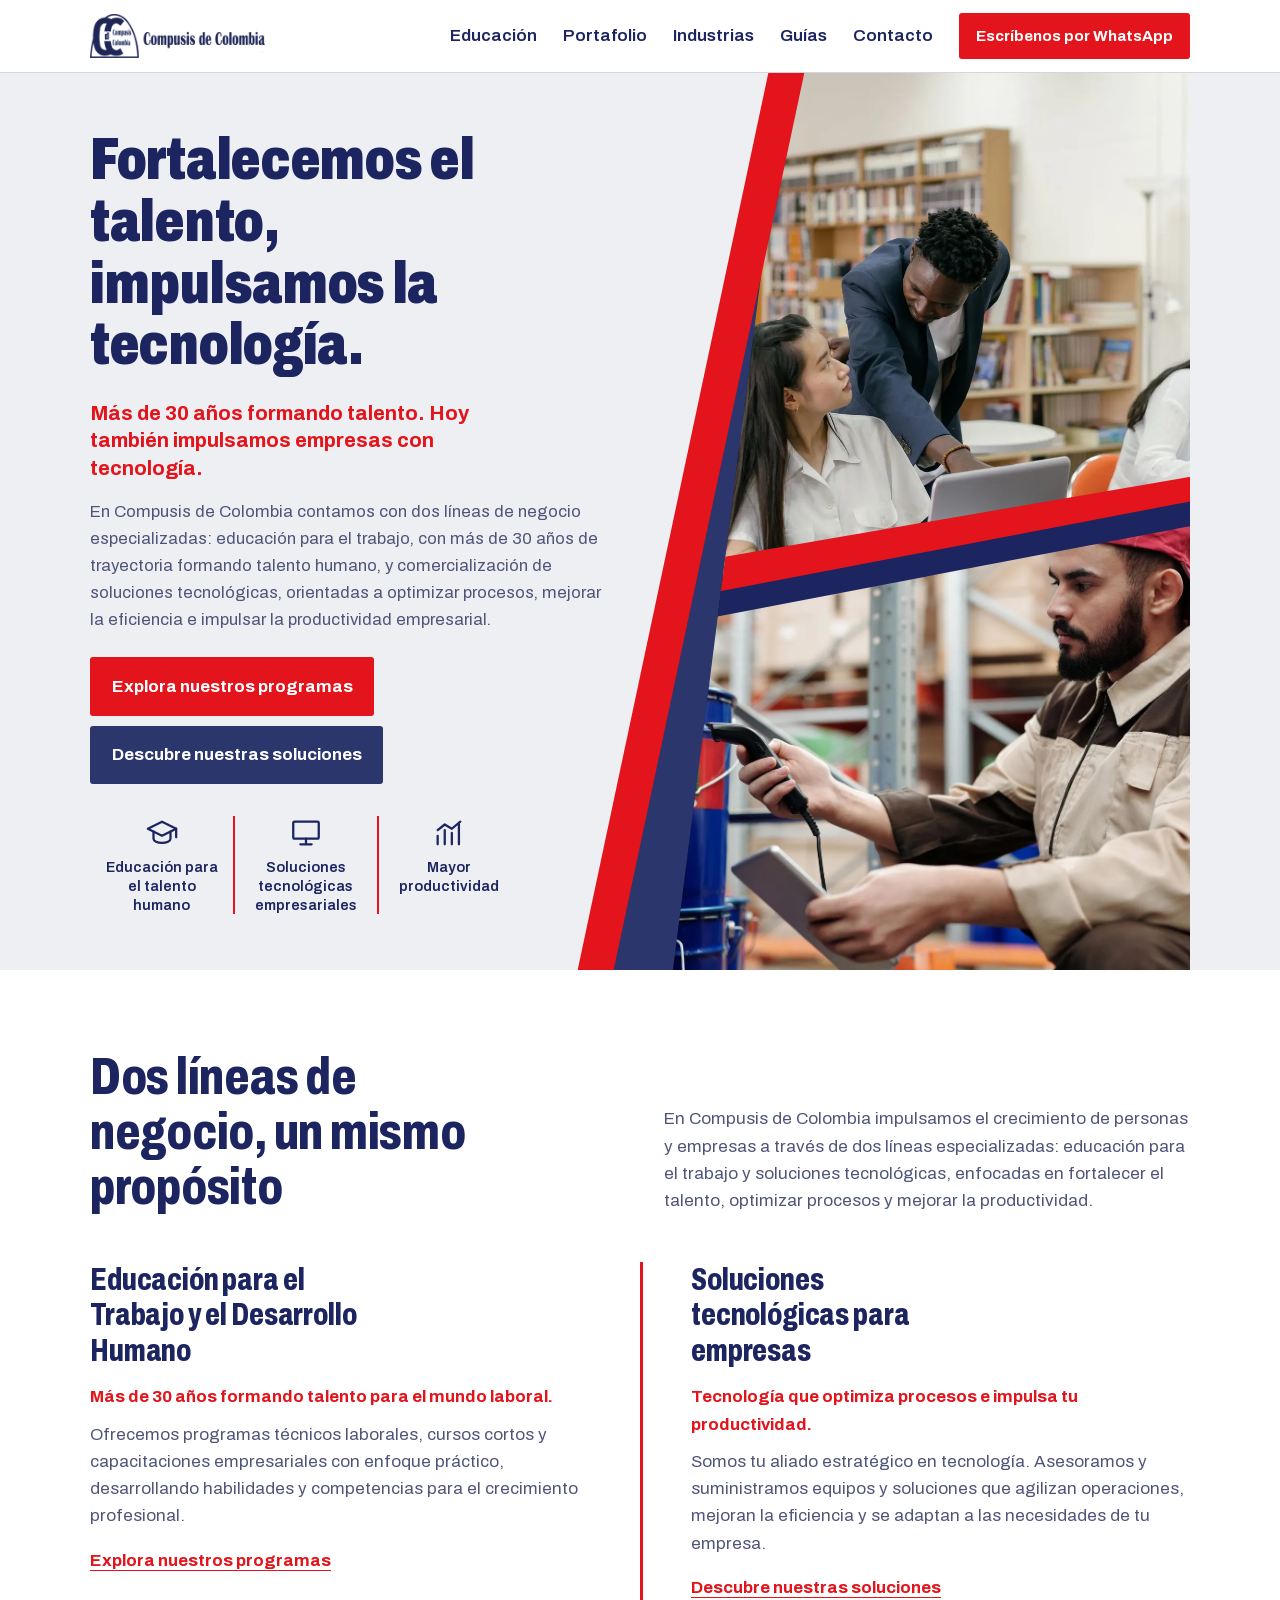
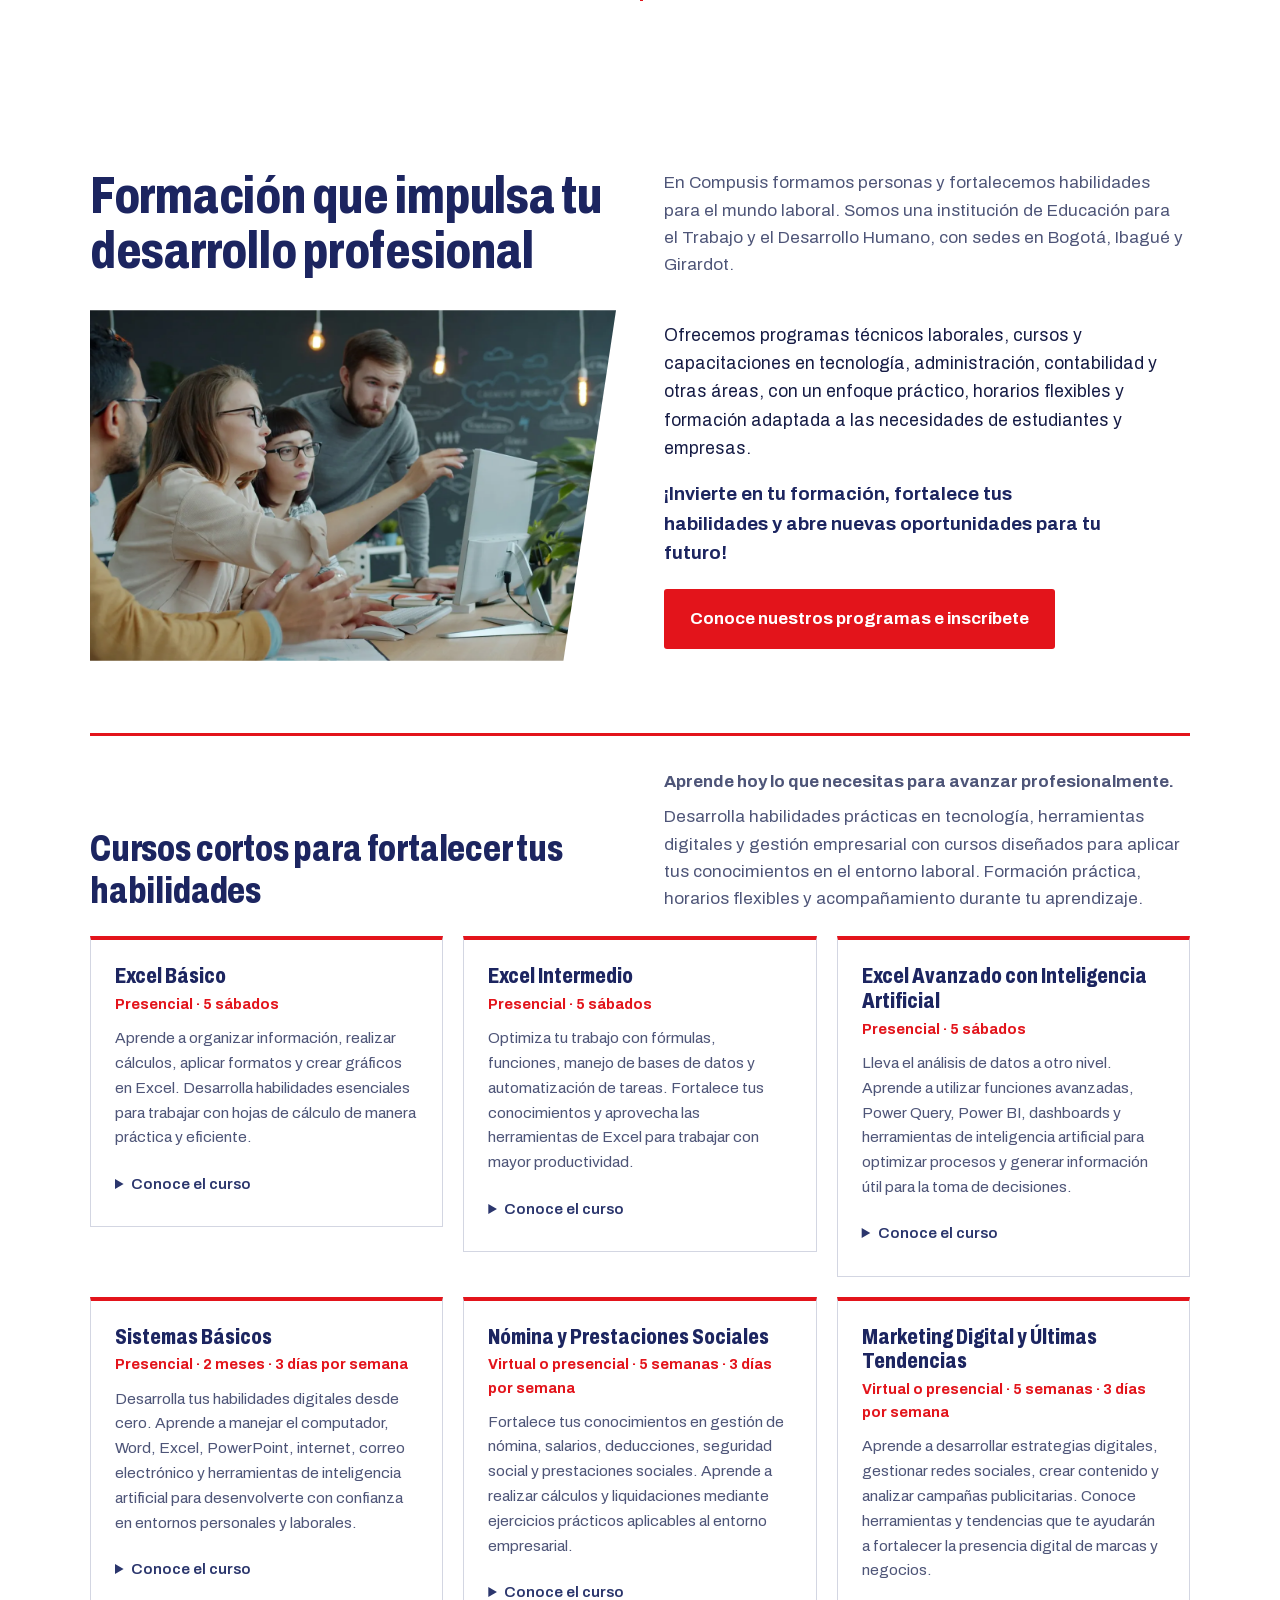
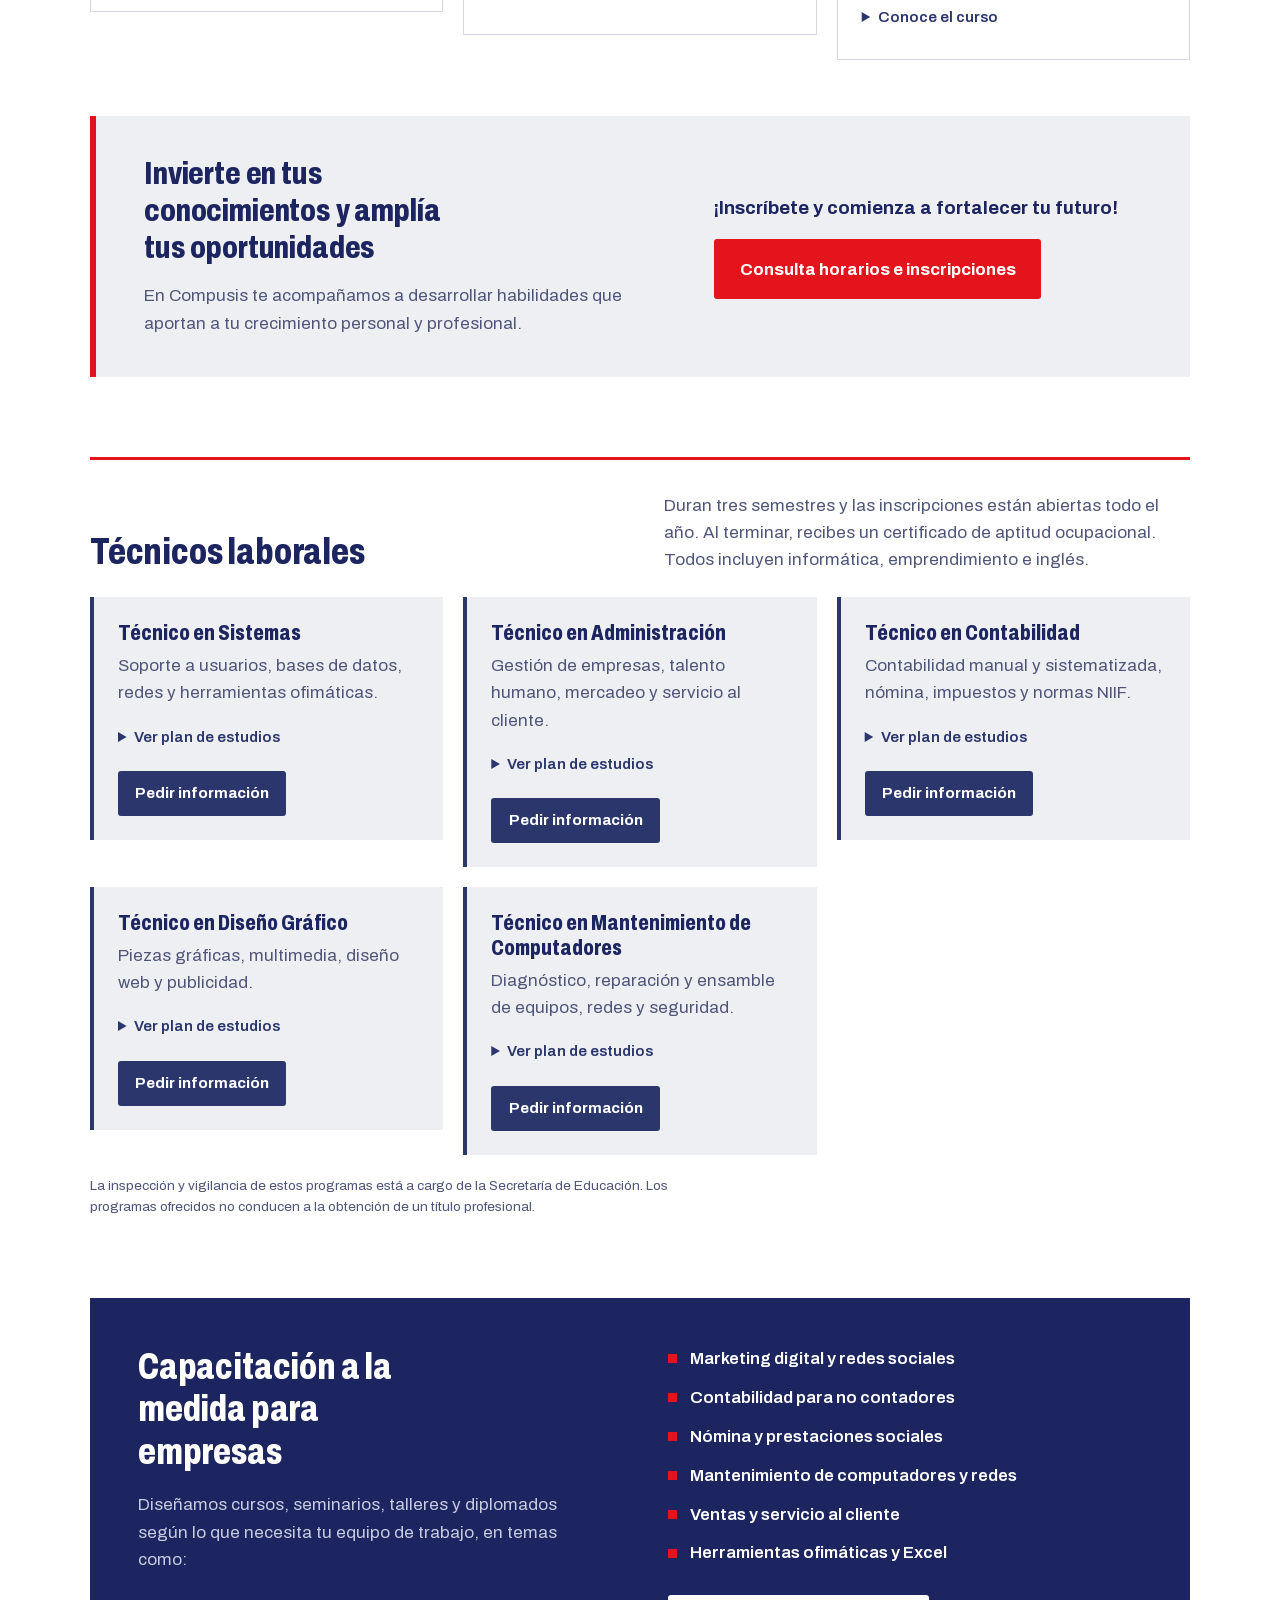
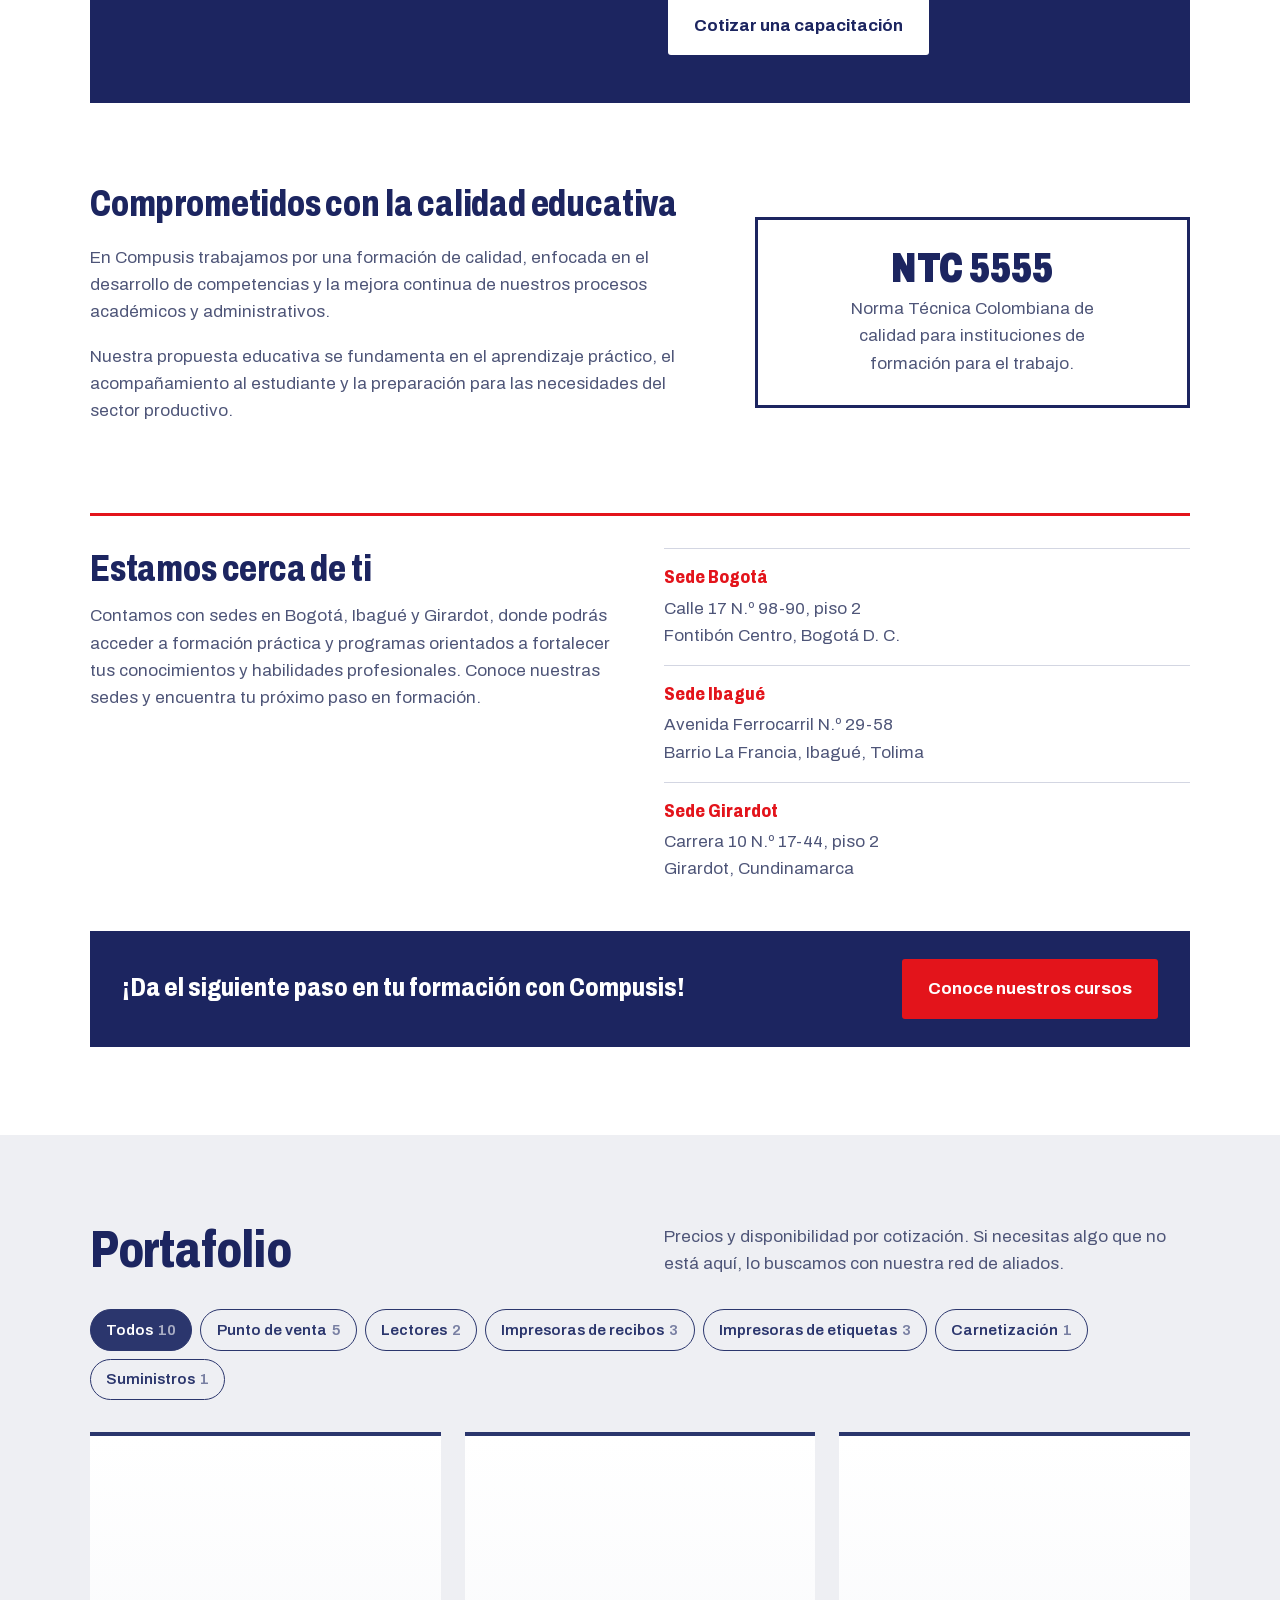
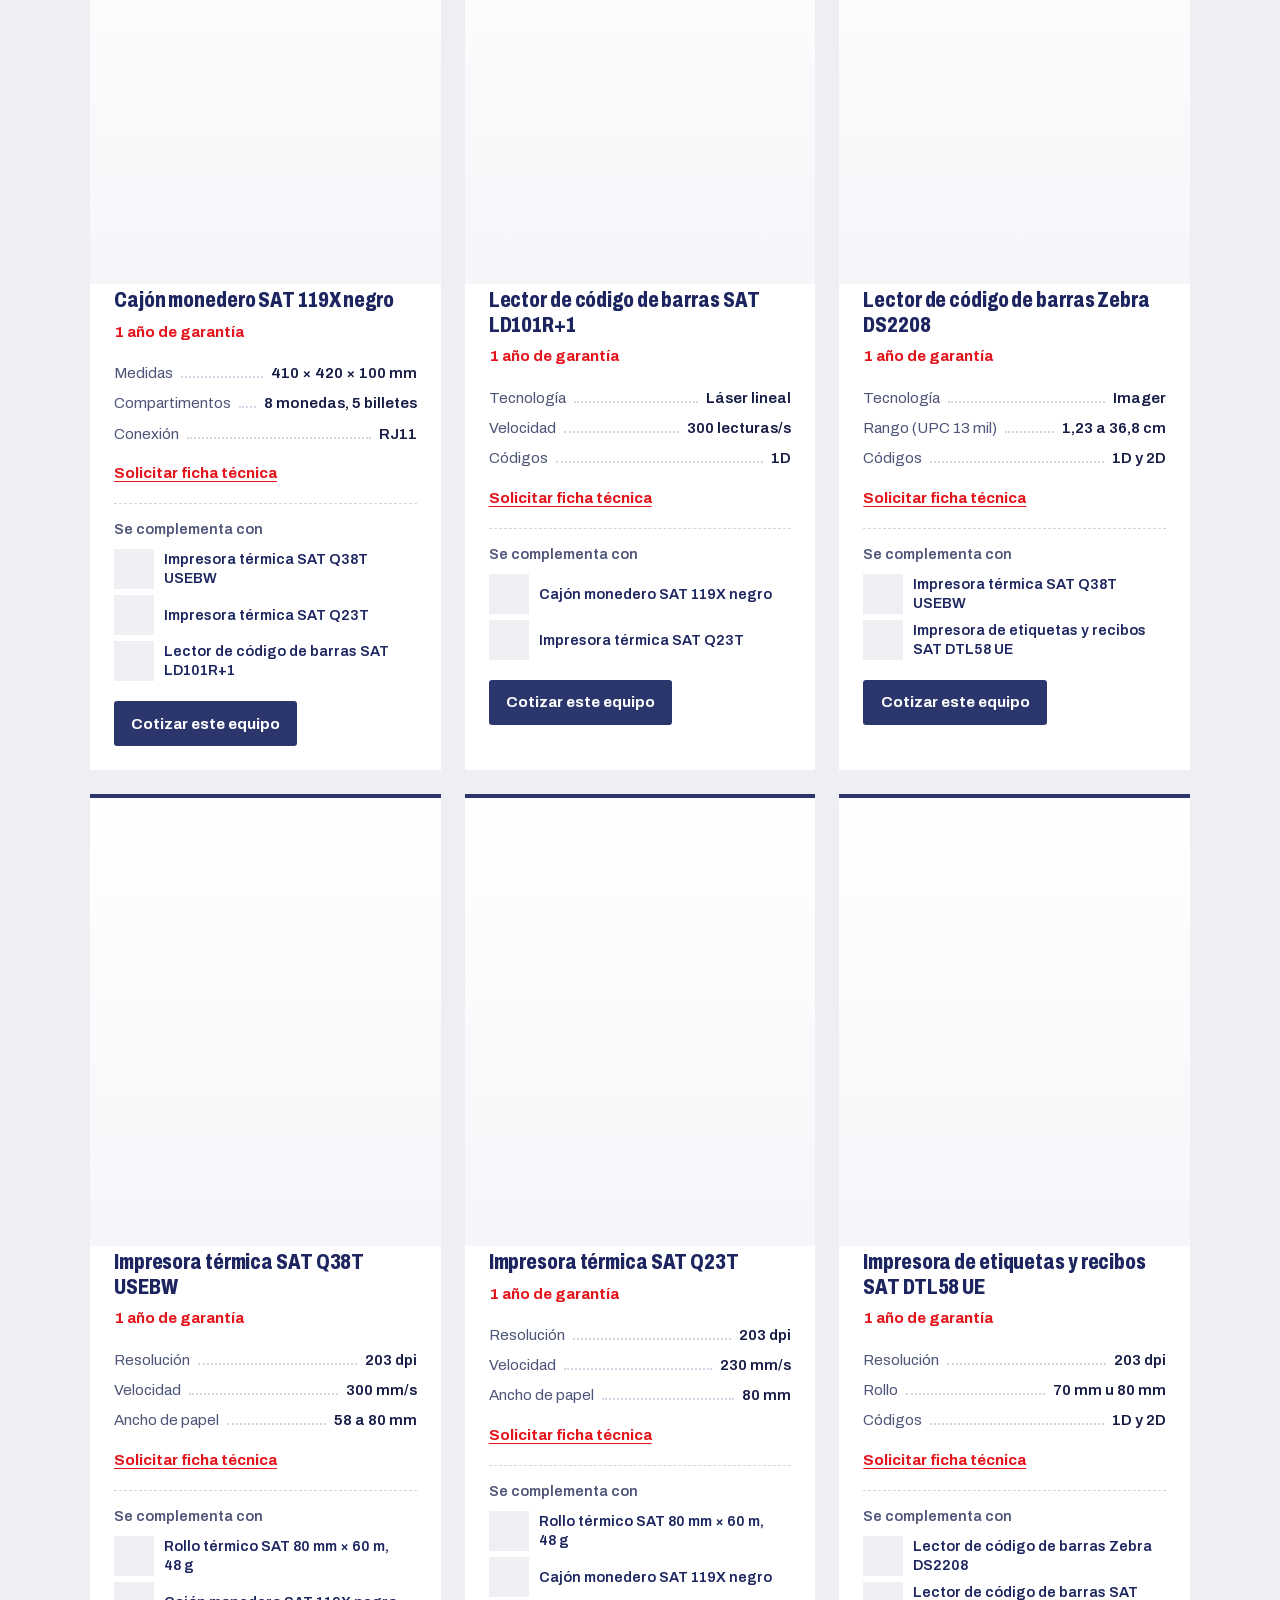
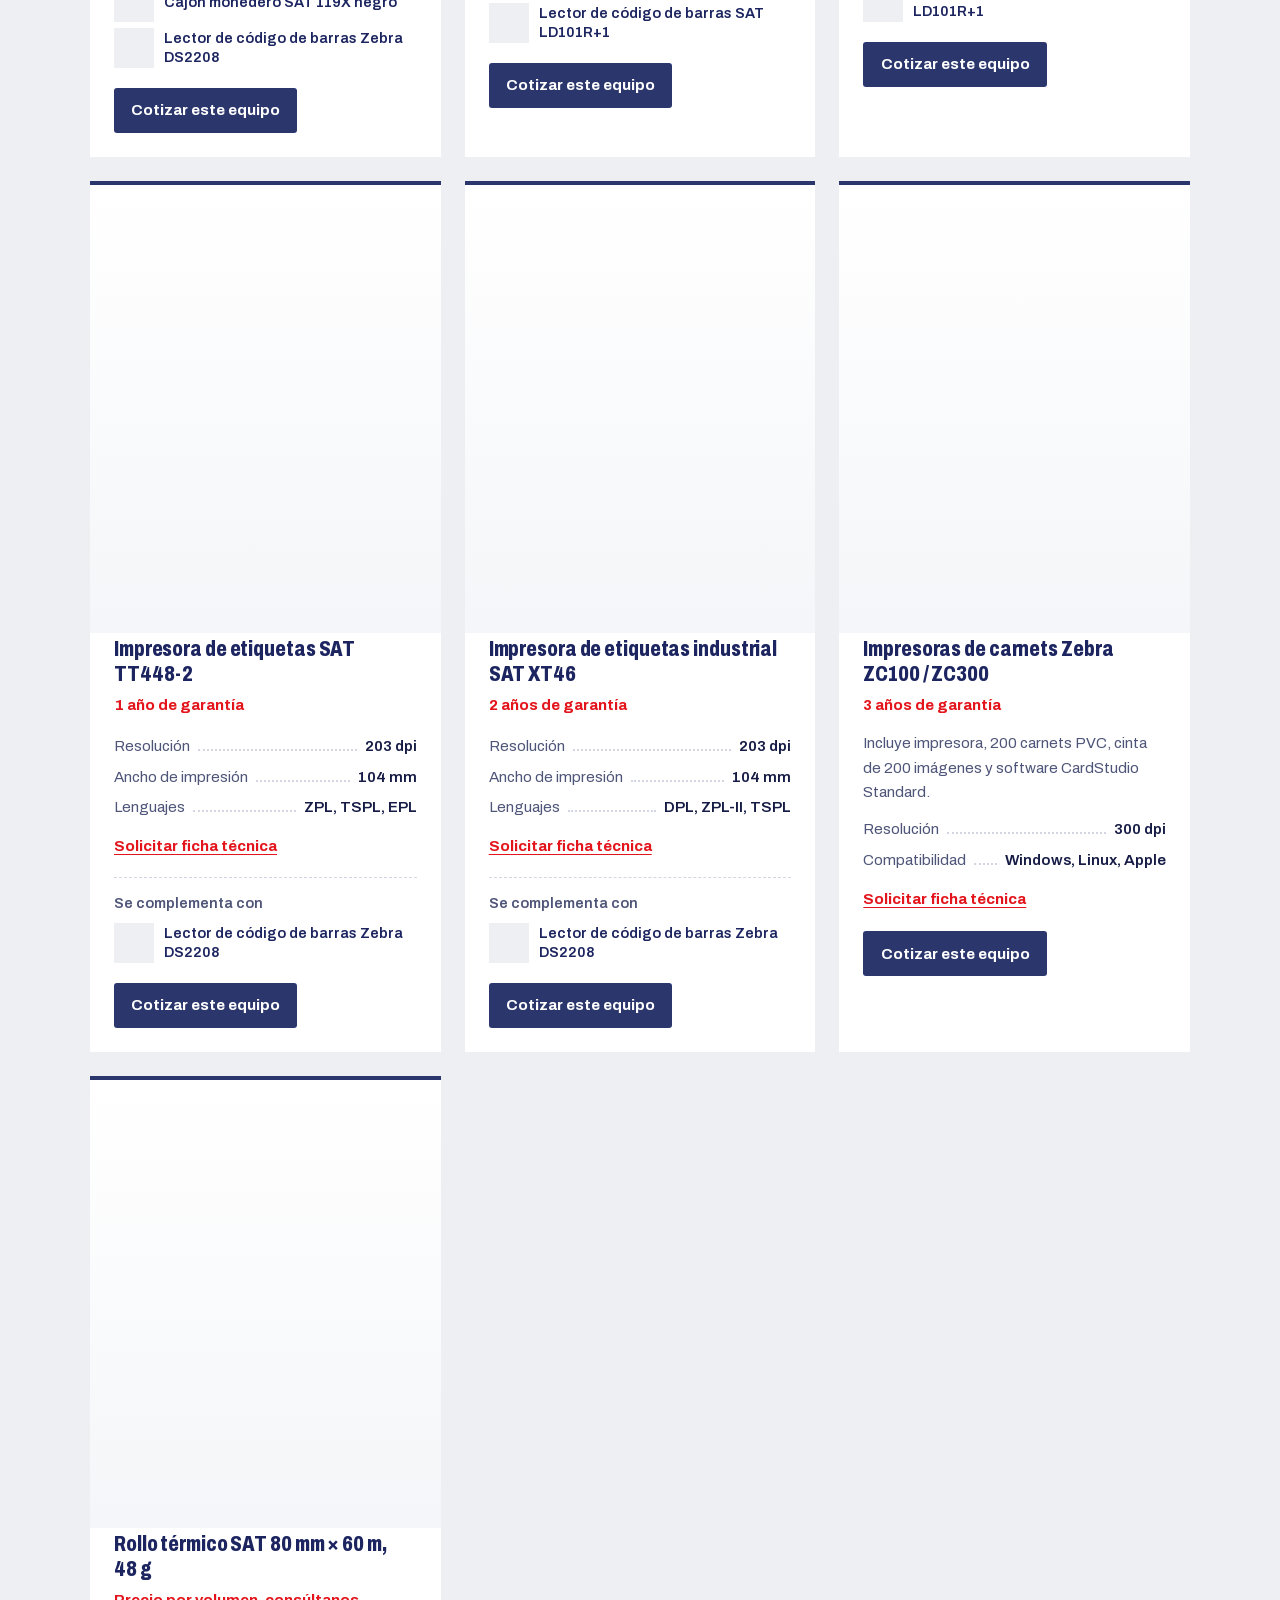
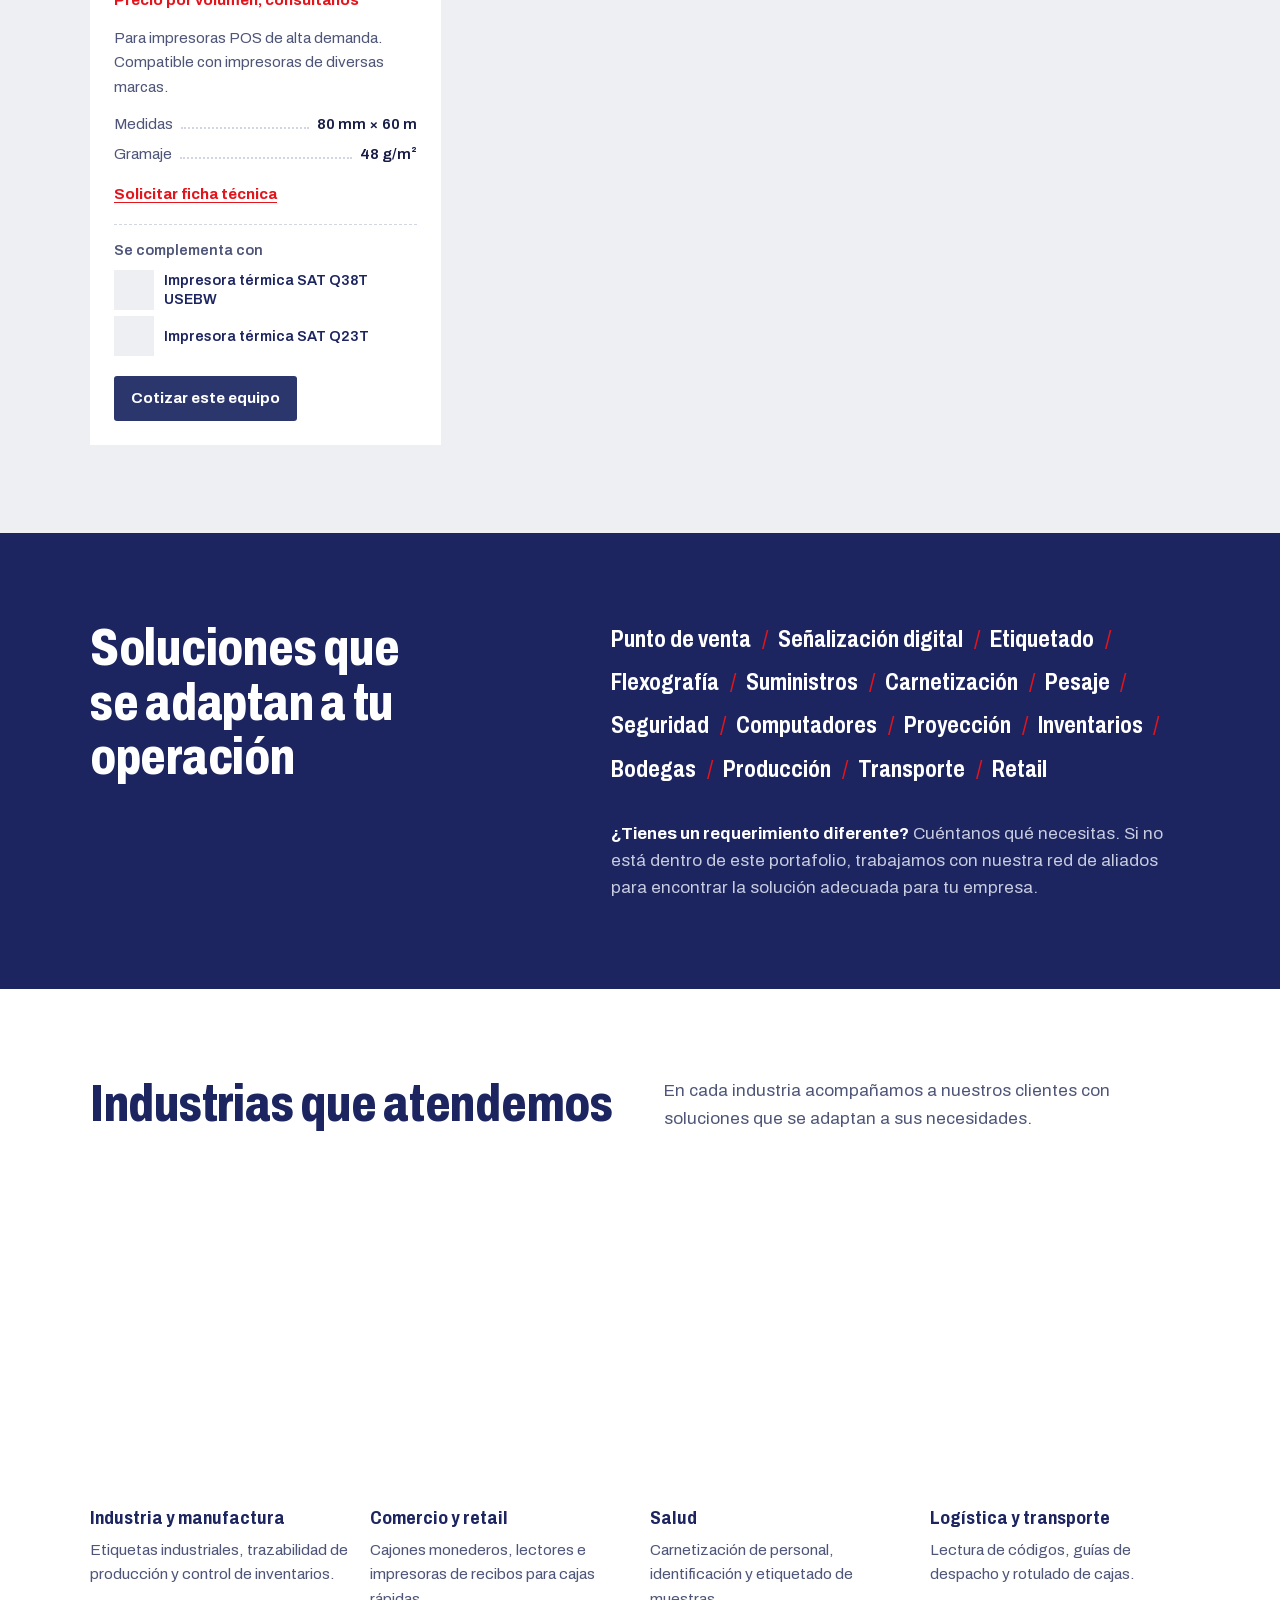
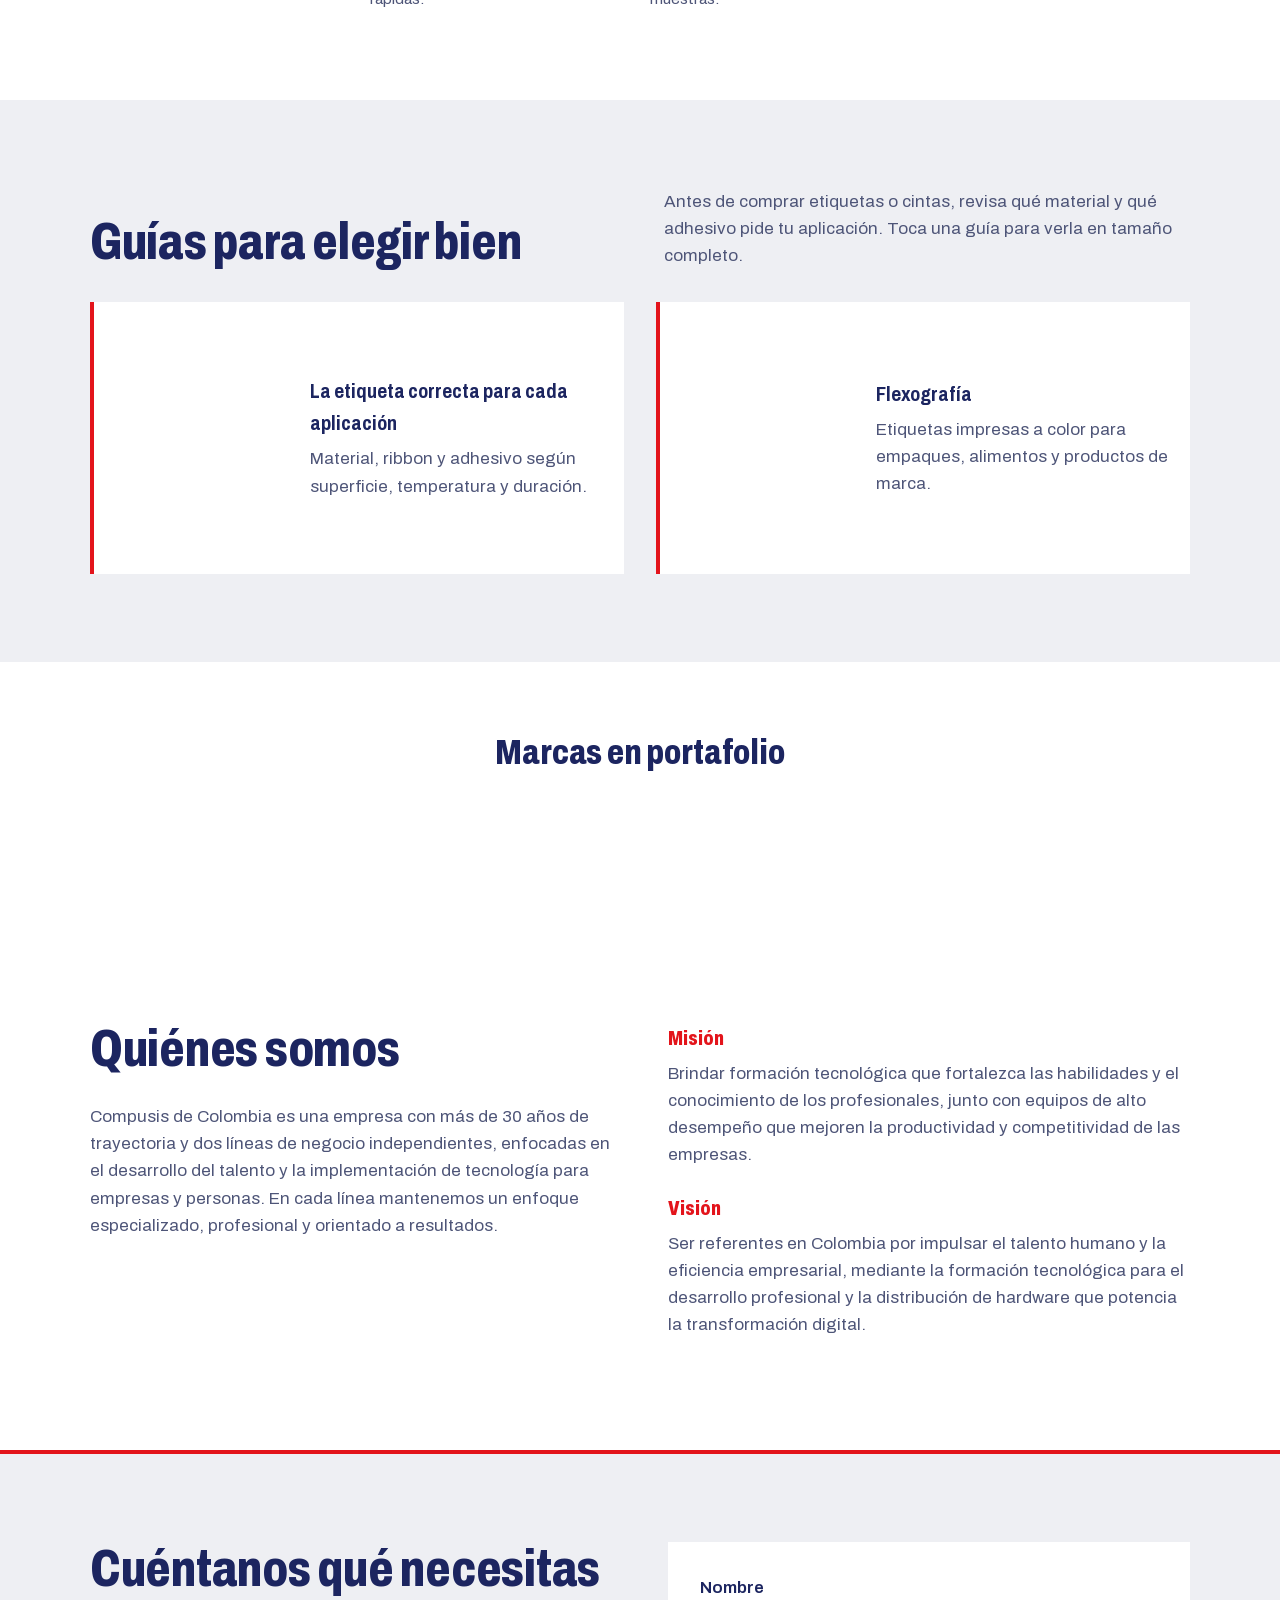
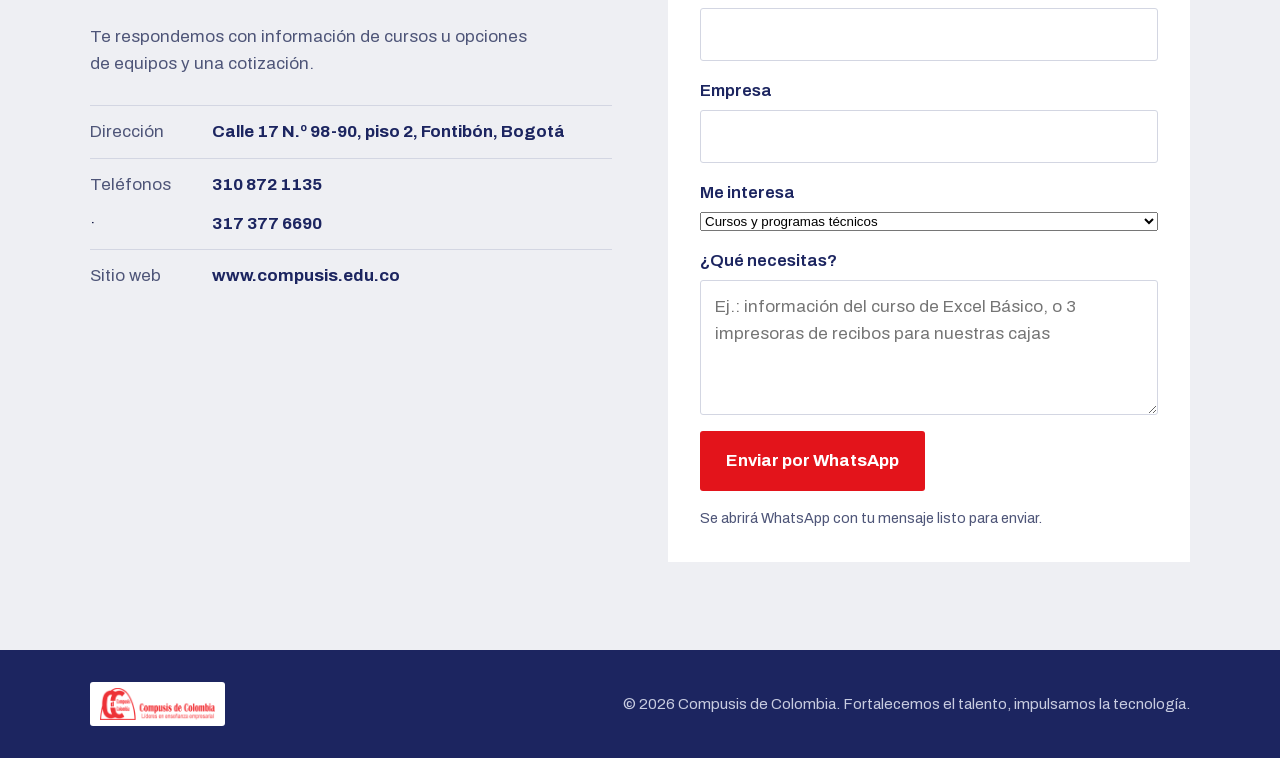
==== commit 397f399c: "Aplica cambios del documento del cliente - Menú: Educación, Portafolio, Industrias - Nuevo hero con " ====
--- a/index.html
+++ b/index.html
@@ -5,15 +5,15 @@
   <meta name="viewport" content="width=device-width, initial-scale=1">
   <meta http-equiv="Content-Security-Policy" content="default-src 'self'; script-src 'self'; style-src 'self'; img-src 'self'; font-src 'self'; connect-src 'none'; object-src 'none'; frame-src 'none'; base-uri 'self'; form-action 'none'; upgrade-insecure-requests">
   <meta name="referrer" content="strict-origin-when-cross-origin">
-  <title>Compusis de Colombia | Formación técnica y equipos para empresas</title>
-  <meta name="description" content="Técnicos laborales, cursos cortos y capacitación para empresas en Bogotá, Girardot e Ibagué. Equipos de punto de venta, lectores, impresoras de recibos, etiquetas y carnets.">
+  <title>Compusis de Colombia | Educación para el trabajo y soluciones tecnológicas</title>
+  <meta name="description" content="Más de 30 años formando talento: técnicos laborales, cursos cortos y capacitación empresarial en Bogotá, Ibagué y Girardot. Soluciones tecnológicas para empresas.">
   <link rel="canonical" href="https://santizamb.github.io/compusis/">
   <meta name="theme-color" content="#2b366d">
   <meta property="og:type" content="website">
   <meta property="og:locale" content="es_CO">
   <meta property="og:site_name" content="Compusis de Colombia">
-  <meta property="og:title" content="Compusis de Colombia | Formamos talento y equipamos empresas">
-  <meta property="og:description" content="Técnicos laborales, cursos cortos y equipos de punto de venta, etiquetas y carnets para empresas.">
+  <meta property="og:title" content="Compusis de Colombia | Fortalecemos el talento, impulsamos la tecnología">
+  <meta property="og:description" content="Más de 30 años formando talento. Hoy también impulsamos empresas con tecnología.">
   <meta property="og:url" content="https://santizamb.github.io/compusis/">
   <meta property="og:image" content="https://santizamb.github.io/compusis/assets/og.jpg">
   <meta property="og:image:width" content="1200">
@@ -27,16 +27,16 @@
     "@context": "https://schema.org",
     "@type": ["EducationalOrganization", "LocalBusiness"],
     "name": "Compusis de Colombia",
-    "description": "Institución de Educación para el Trabajo y el Desarrollo Humano y comercializadora de equipos de punto de venta, etiquetado y carnetización.",
+    "description": "Institución de Educación para el Trabajo y el Desarrollo Humano con más de 30 años de trayectoria, y comercializadora de soluciones tecnológicas para empresas.",
     "url": "https://santizamb.github.io/compusis/",
     "image": "https://santizamb.github.io/compusis/assets/og.jpg",
     "logo": "https://santizamb.github.io/compusis/assets/logo.png",
     "telephone": ["+57 310 872 1135", "+57 317 377 6690"],
     "address": {
       "@type": "PostalAddress",
-      "streetAddress": "Calle 17 N. 98-90, piso 2",
+      "streetAddress": "Calle 17 N.º 98-90, piso 2",
       "addressLocality": "Bogotá",
-      "addressRegion": "Bogotá D.C.",
+      "addressRegion": "Bogotá D. C.",
       "addressCountry": "CO"
     },
     "sameAs": ["https://www.compusis.edu.co"]
@@ -53,12 +53,12 @@
       </a>
       <button class="menu-toggle" aria-expanded="false" aria-controls="menu">Menú</button>
       <nav id="menu" class="nav" aria-label="Principal">
-        <a href="#formacion">Formación</a>
-        <a href="#productos">Productos</a>
-        <a href="#sectores">Sectores</a>
+        <a href="#educacion">Educación</a>
+        <a href="#portafolio">Portafolio</a>
+        <a href="#industrias">Industrias</a>
         <a href="#guias">Guías</a>
         <a href="#contacto">Contacto</a>
-        <a class="btn btn-red btn-sm" href="https://wa.me/573108721135" target="_blank" rel="noopener">Escríbanos por WhatsApp</a>
+        <a class="btn btn-red btn-sm" href="https://wa.me/573108721135" target="_blank" rel="noopener">Escríbenos por WhatsApp</a>
       </nav>
     </div>
   </header>
@@ -68,24 +68,37 @@
     <section class="hero">
       <div class="wrap hero-grid">
         <div class="hero-copy">
-          <h1>Formamos talento y equipamos empresas.</h1>
-          <p class="lede">En Compusis de Colombia trabajamos en dos líneas: educación para el trabajo y comercialización de tecnología. Las dos tienen un mismo propósito: mejorar el desempeño de las personas y de las organizaciones.</p>
+          <h1>Fortalecemos el talento, impulsamos la tecnología.</h1>
+          <p class="hero-kicker">Más de 30 años formando talento. Hoy también impulsamos empresas con tecnología.</p>
+          <p class="lede">En Compusis de Colombia contamos con dos líneas de negocio especializadas: educación para el trabajo, con más de 30 años de trayectoria formando talento humano, y comercialización de soluciones tecnológicas, orientadas a optimizar procesos, mejorar la eficiencia e impulsar la productividad empresarial.</p>
           <div class="hero-actions">
-            <a class="btn btn-red" href="#formacion">Ver cursos</a>
-            <a class="btn btn-navy" href="#productos">Ver productos</a>
-            <a class="btn btn-ghost" href="#contacto">Solicitar una cotización</a>
-          </div>
-          <p class="motto">Fortalecemos el talento, impulsamos la tecnología.</p>
+            <a class="btn btn-red" href="#educacion">Explora nuestros programas</a>
+            <a class="btn btn-navy" href="#portafolio">Descubre nuestras soluciones</a>
+          </div>
+          <ul class="pillars">
+            <li>
+              <svg viewBox="0 0 24 24" aria-hidden="true"><path d="M2 9l10-5 10 5-10 5z"/><path d="M6 11v5c0 1.7 2.7 3 6 3s6-1.3 6-3v-5"/><path d="M22 9v6"/></svg>
+              <span>Educación para el talento humano</span>
+            </li>
+            <li>
+              <svg viewBox="0 0 24 24" aria-hidden="true"><rect x="3" y="4" width="18" height="12" rx="1"/><path d="M8 20h8M12 16v4"/></svg>
+              <span>Soluciones tecnológicas empresariales</span>
+            </li>
+            <li>
+              <svg viewBox="0 0 24 24" aria-hidden="true"><path d="M4 20V14M9 20V10M14 20V12M19 20V6"/><path d="M4 10l5-4 5 3 6-5"/></svg>
+              <span>Mayor productividad</span>
+            </li>
+          </ul>
         </div>
         <div class="hero-media" aria-hidden="true">
           <div class="slash slash-navy"></div>
           <div class="slash slash-red"></div>
           <div class="hero-panels">
-            <img src="assets/fotos/capacitacion-presentacion.webp" alt="" class="hero-photo" width="1600" height="900">
-            <div class="hero-tech">
-              <img src="assets/productos/impresora-q38t.webp" alt="">
-              <img src="assets/productos/lector-sat-ld101r.webp" alt="">
-              <img src="assets/productos/impresora-tt448.webp" alt="">
+            <img src="assets/fotos/hero-educacion.webp" alt="" class="hero-top" width="1600" height="1067">
+            <div class="hero-bottom">
+              <div class="band band-red"></div>
+              <div class="band band-navy"></div>
+              <img src="assets/fotos/hero-tecnologia.webp" alt="" width="1600" height="1067">
             </div>
           </div>
         </div>
@@ -95,47 +108,209 @@
     <!-- Dos líneas -->
     <section class="lines-section wrap" aria-labelledby="lineas-t">
       <div class="lines-head">
-        <h2 id="lineas-t">Dos líneas de negocio, un mismo objetivo</h2>
-        <p>Una empresa mejora cuando su gente está bien preparada y cuenta con las herramientas adecuadas. Por eso en Compusis manejamos dos líneas independientes que se complementan: una forma a las personas y la otra suministra la tecnología con la que trabajan.</p>
+        <h2 id="lineas-t">Dos líneas de negocio, un mismo propósito</h2>
+        <p>En Compusis de Colombia impulsamos el crecimiento de personas y empresas a través de dos líneas especializadas: educación para el trabajo y soluciones tecnológicas, enfocadas en fortalecer el talento, optimizar procesos y mejorar la productividad.</p>
       </div>
       <div class="lines">
         <div class="line">
-          <h3>Educación para el trabajo y el desarrollo humano</h3>
-          <p>Formamos técnicos laborales y dictamos cursos cortos y capacitaciones para empresas en sistemas, administración, contabilidad, diseño gráfico y mantenimiento de computadores. Las clases son prácticas y se enfocan en lo que se usa en el trabajo.</p>
-          <a href="#formacion" class="text-link">Ver programas y cursos</a>
+          <h3>Educación para el Trabajo y el Desarrollo Humano</h3>
+          <p class="line-tag">Más de 30 años formando talento para el mundo laboral.</p>
+          <p>Ofrecemos programas técnicos laborales, cursos cortos y capacitaciones empresariales con enfoque práctico, desarrollando habilidades y competencias para el crecimiento profesional.</p>
+          <a href="#educacion" class="text-link">Explora nuestros programas</a>
         </div>
         <div class="line">
-          <h3>Comercialización de tecnología</h3>
-          <p>Asesoramos y suministramos equipos de punto de venta, lectores de código de barras, impresoras de recibos, etiquetas y carnets, con garantía. Le ayudamos a elegir el equipo adecuado para su operación.</p>
-          <a href="#productos" class="text-link">Ver productos</a>
-        </div>
-      </div>
-    </section>
-
-    <!-- Formación -->
-    <section id="formacion" class="training">
+          <h3>Soluciones tecnológicas para empresas</h3>
+          <p class="line-tag">Tecnología que optimiza procesos e impulsa tu productividad.</p>
+          <p>Somos tu aliado estratégico en tecnología. Asesoramos y suministramos equipos y soluciones que agilizan operaciones, mejoran la eficiencia y se adaptan a las necesidades de tu empresa.</p>
+          <a href="#portafolio" class="text-link">Descubre nuestras soluciones</a>
+        </div>
+      </div>
+    </section>
+
+    <!-- Educación -->
+    <section id="educacion" class="training">
       <div class="wrap">
         <div class="section-head">
-          <h2>Formación para el trabajo</h2>
-          <p>Somos una institución de Educación para el Trabajo y el Desarrollo Humano (ETDH). Preparamos técnicos laborales y capacitamos a personas y equipos de trabajo con clases prácticas.</p>
+          <h2>Formación que impulsa tu desarrollo profesional</h2>
+          <p>En Compusis formamos personas y fortalecemos habilidades para el mundo laboral. Somos una institución de Educación para el Trabajo y el Desarrollo Humano, con sedes en Bogotá, Ibagué y Girardot.</p>
         </div>
 
         <div class="training-intro">
           <img src="assets/fotos/formacion-equipo.webp" alt="Grupo de estudiantes resolviendo un ejercicio frente al computador" loading="lazy" class="training-photo" width="1600" height="900">
-          <ul class="facts">
-            <li>Más de 30 años formando talento</li>
-            <li>Certificación de calidad NTC 5555</li>
-            <li>Programas aprobados por la Secretaría de Educación</li>
-            <li>Programas registrados ante el SENA, con opción de contrato de aprendizaje</li>
-            <li>Matrícula gratis</li>
-            <li>Horarios flexibles y facilidades de pago</li>
-            <li>Sedes en Bogotá, Girardot e Ibagué</li>
-          </ul>
-        </div>
-
+          <div>
+            <p class="intro-text">Ofrecemos programas técnicos laborales, cursos y capacitaciones en tecnología, administración, contabilidad y otras áreas, con un enfoque práctico, horarios flexibles y formación adaptada a las necesidades de estudiantes y empresas.</p>
+            <p class="intro-cta">¡Invierte en tu formación, fortalece tus habilidades y abre nuevas oportunidades para tu futuro!</p>
+            <a class="btn btn-red" target="_blank" rel="noopener" href="https://wa.me/573108721135?text=Hola%20Compusis%2C%20quiero%20conocer%20sus%20programas%20e%20inscribirme">Conoce nuestros programas e inscríbete</a>
+          </div>
+        </div>
+
+        <!-- Cursos cortos -->
+        <div class="subhead" id="cursos">
+          <h3>Cursos cortos para fortalecer tus habilidades</h3>
+          <div>
+            <p class="subhead-tag">Aprende hoy lo que necesitas para avanzar profesionalmente.</p>
+            <p>Desarrolla habilidades prácticas en tecnología, herramientas digitales y gestión empresarial con cursos diseñados para aplicar tus conocimientos en el entorno laboral. Formación práctica, horarios flexibles y acompañamiento durante tu aprendizaje.</p>
+          </div>
+        </div>
+        <ul class="course-grid">
+          <li class="course">
+            <h4>Excel Básico</h4>
+            <p class="course-meta">Presencial · 5 sábados</p>
+            <p>Aprende a organizar información, realizar cálculos, aplicar formatos y crear gráficos en Excel. Desarrolla habilidades esenciales para trabajar con hojas de cálculo de manera práctica y eficiente.</p>
+            <details>
+              <summary>Conoce el curso</summary>
+              <div class="plan">
+                <dl class="course-info">
+                  <div><dt>Modalidad</dt><dd>Presencial</dd></div>
+                  <div><dt>Duración</dt><dd>5 sábados</dd></div>
+                  <div><dt>Metodología</dt><dd>100% práctica</dd></div>
+                </dl>
+                <h5>¿Qué aprenderás?</h5>
+                <ul>
+                  <li>Área de trabajo y manejo de información.</li>
+                  <li>Cálculos, fórmulas iniciales y referencias.</li>
+                  <li>Formatos para presentar tus datos.</li>
+                  <li>Tablas y gráficos.</li>
+                </ul>
+                <a class="btn btn-navy btn-sm" target="_blank" rel="noopener" href="https://wa.me/573108721135?text=Hola%20Compusis%2C%20quiero%20informaci%C3%B3n%20sobre%20el%20curso%20Excel%20B%C3%A1sico">Solicitar información por WhatsApp</a>
+              </div>
+            </details>
+          </li>
+          <li class="course">
+            <h4>Excel Intermedio</h4>
+            <p class="course-meta">Presencial · 5 sábados</p>
+            <p>Optimiza tu trabajo con fórmulas, funciones, manejo de bases de datos y automatización de tareas. Fortalece tus conocimientos y aprovecha las herramientas de Excel para trabajar con mayor productividad.</p>
+            <details>
+              <summary>Conoce el curso</summary>
+              <div class="plan">
+                <dl class="course-info">
+                  <div><dt>Modalidad</dt><dd>Presencial</dd></div>
+                  <div><dt>Duración</dt><dd>5 sábados</dd></div>
+                  <div><dt>Metodología</dt><dd>100% práctica</dd></div>
+                </dl>
+                <h5>¿Qué aprenderás?</h5>
+                <ul>
+                  <li>Fórmulas y funciones.</li>
+                  <li>Manejo de bases de datos y plantillas.</li>
+                  <li>Tablas y gráficos dinámicos.</li>
+                  <li>Automatización de tareas con macros.</li>
+                </ul>
+                <a class="btn btn-navy btn-sm" target="_blank" rel="noopener" href="https://wa.me/573108721135?text=Hola%20Compusis%2C%20quiero%20informaci%C3%B3n%20sobre%20el%20curso%20Excel%20Intermedio">Solicitar información por WhatsApp</a>
+              </div>
+            </details>
+          </li>
+          <li class="course">
+            <h4>Excel Avanzado con Inteligencia Artificial</h4>
+            <p class="course-meta">Presencial · 5 sábados</p>
+            <p>Lleva el análisis de datos a otro nivel. Aprende a utilizar funciones avanzadas, Power Query, Power BI, dashboards y herramientas de inteligencia artificial para optimizar procesos y generar información útil para la toma de decisiones.</p>
+            <details>
+              <summary>Conoce el curso</summary>
+              <div class="plan">
+                <dl class="course-info">
+                  <div><dt>Modalidad</dt><dd>Presencial</dd></div>
+                  <div><dt>Duración</dt><dd>5 sábados</dd></div>
+                  <div><dt>Metodología</dt><dd>100% práctica</dd></div>
+                </dl>
+                <h5>¿Qué aprenderás?</h5>
+                <ul>
+                  <li>Manejo e interpretación de datos.</li>
+                  <li>Funciones avanzadas de Excel.</li>
+                  <li>Análisis de información.</li>
+                  <li>Introducción a Power BI y Power Query.</li>
+                  <li>Creación de dashboards.</li>
+                  <li>Automatización de archivos y uso de IA.</li>
+                </ul>
+                <a class="btn btn-navy btn-sm" target="_blank" rel="noopener" href="https://wa.me/573108721135?text=Hola%20Compusis%2C%20quiero%20informaci%C3%B3n%20sobre%20el%20curso%20Excel%20Avanzado%20con%20Inteligencia%20Artificial">Solicitar información por WhatsApp</a>
+              </div>
+            </details>
+          </li>
+          <li class="course">
+            <h4>Sistemas Básicos</h4>
+            <p class="course-meta">Presencial · 2 meses · 3 días por semana</p>
+            <p>Desarrolla tus habilidades digitales desde cero. Aprende a manejar el computador, Word, Excel, PowerPoint, internet, correo electrónico y herramientas de inteligencia artificial para desenvolverte con confianza en entornos personales y laborales.</p>
+            <details>
+              <summary>Conoce el curso</summary>
+              <div class="plan">
+                <dl class="course-info">
+                  <div><dt>Modalidad</dt><dd>Presencial</dd></div>
+                  <div><dt>Duración</dt><dd>2 meses, 3 días por semana</dd></div>
+                  <div><dt>Metodología</dt><dd>100% práctica</dd></div>
+                </dl>
+                <h5>¿Qué aprenderás?</h5>
+                <ul>
+                  <li>Manejo del computador y del sistema operativo.</li>
+                  <li>Word, Excel y PowerPoint.</li>
+                  <li>Internet y correo electrónico.</li>
+                  <li>Herramientas de inteligencia artificial.</li>
+                </ul>
+                <a class="btn btn-navy btn-sm" target="_blank" rel="noopener" href="https://wa.me/573108721135?text=Hola%20Compusis%2C%20quiero%20informaci%C3%B3n%20sobre%20el%20curso%20Sistemas%20B%C3%A1sicos">Solicitar información por WhatsApp</a>
+              </div>
+            </details>
+          </li>
+          <li class="course">
+            <h4>Nómina y Prestaciones Sociales</h4>
+            <p class="course-meta">Virtual o presencial · 5 semanas · 3 días por semana</p>
+            <p>Fortalece tus conocimientos en gestión de nómina, salarios, deducciones, seguridad social y prestaciones sociales. Aprende a realizar cálculos y liquidaciones mediante ejercicios prácticos aplicables al entorno empresarial.</p>
+            <details>
+              <summary>Conoce el curso</summary>
+              <div class="plan">
+                <dl class="course-info">
+                  <div><dt>Modalidad</dt><dd>Virtual o presencial</dd></div>
+                  <div><dt>Duración</dt><dd>5 semanas, 3 días por semana</dd></div>
+                  <div><dt>Metodología</dt><dd>100% práctica</dd></div>
+                </dl>
+                <h5>¿Qué aprenderás?</h5>
+                <ul>
+                  <li>Gestión de nómina y salarios.</li>
+                  <li>Deducciones y seguridad social.</li>
+                  <li>Prestaciones sociales.</li>
+                  <li>Cálculos y liquidaciones con ejercicios prácticos.</li>
+                </ul>
+                <a class="btn btn-navy btn-sm" target="_blank" rel="noopener" href="https://wa.me/573108721135?text=Hola%20Compusis%2C%20quiero%20informaci%C3%B3n%20sobre%20el%20curso%20N%C3%B3mina%20y%20Prestaciones%20Sociales">Solicitar información por WhatsApp</a>
+              </div>
+            </details>
+          </li>
+          <li class="course">
+            <h4>Marketing Digital y Últimas Tendencias</h4>
+            <p class="course-meta">Virtual o presencial · 5 semanas · 3 días por semana</p>
+            <p>Aprende a desarrollar estrategias digitales, gestionar redes sociales, crear contenido y analizar campañas publicitarias. Conoce herramientas y tendencias que te ayudarán a fortalecer la presencia digital de marcas y negocios.</p>
+            <details>
+              <summary>Conoce el curso</summary>
+              <div class="plan">
+                <dl class="course-info">
+                  <div><dt>Modalidad</dt><dd>Virtual o presencial</dd></div>
+                  <div><dt>Duración</dt><dd>5 semanas, 3 días por semana</dd></div>
+                  <div><dt>Metodología</dt><dd>100% práctica</dd></div>
+                </dl>
+                <h5>¿Qué aprenderás?</h5>
+                <ul>
+                  <li>Estrategias digitales.</li>
+                  <li>Gestión de redes sociales.</li>
+                  <li>Creación de contenido.</li>
+                  <li>Análisis de campañas publicitarias.</li>
+                  <li>Herramientas y tendencias digitales.</li>
+                </ul>
+                <a class="btn btn-navy btn-sm" target="_blank" rel="noopener" href="https://wa.me/573108721135?text=Hola%20Compusis%2C%20quiero%20informaci%C3%B3n%20sobre%20el%20curso%20Marketing%20Digital%20y%20%C3%9Altimas%20Tendencias">Solicitar información por WhatsApp</a>
+              </div>
+            </details>
+          </li>
+        </ul>
+
+        <div class="closing">
+          <div>
+            <h3>Invierte en tus conocimientos y amplía tus oportunidades</h3>
+            <p>En Compusis te acompañamos a desarrollar habilidades que aportan a tu crecimiento personal y profesional.</p>
+          </div>
+          <div>
+            <p class="closing-cta">¡Inscríbete y comienza a fortalecer tu futuro!</p>
+            <a class="btn btn-red" target="_blank" rel="noopener" href="https://wa.me/573108721135?text=Hola%20Compusis%2C%20quiero%20consultar%20horarios%20e%20inscripciones">Consulta horarios e inscripciones</a>
+          </div>
+        </div>
+
+        <!-- Técnicos laborales -->
         <div class="subhead">
           <h3>Técnicos laborales</h3>
-          <p>Duran tres semestres y las inscripciones están abiertas todo el año. Al terminar, el estudiante recibe un certificado de aptitud ocupacional. Todos incluyen informática, emprendimiento e inglés.</p>
+          <p>Duran tres semestres y las inscripciones están abiertas todo el año. Al terminar, recibes un certificado de aptitud ocupacional. Todos incluyen informática, emprendimiento e inglés.</p>
         </div>
 
         <ul class="programs-grid">
@@ -151,7 +326,7 @@
                   <li><strong>Bases de datos:</strong> lógica de programación, PHP, MySQL, HTML, Access.</li>
                   <li><strong>Redes:</strong> redes I y II, electricidad básica, conexiones remotas, seguridad en la red, configuración de cámaras.</li>
                 </ul>
-                <h5>Podrá trabajar como</h5>
+                <h5>Podrás trabajar como</h5>
                 <p>Auxiliar de sistemas, programador y administrador de bases de datos, digitador de sistemas de información, operador de herramientas ofimáticas o diseñador de medios publicitarios.</p>
                 <h5>Certificado</h5>
                 <p>Ibagué: Técnico Laboral en Asistente en Sistemas Informáticos. Girardot: Técnico Laboral por Competencias en Administración de Redes y Programación de Computadores.</p>
@@ -171,8 +346,8 @@
                   <li><strong>Talento humano:</strong> selección, contratación, legislación laboral, SG-SST, sistemas de gestión de calidad, normatividad.</li>
                   <li><strong>Mercadeo:</strong> clientes, servicio al cliente, gestión y técnicas de venta, procesos, marketing digital.</li>
                 </ul>
-                <h5>Podrá trabajar como</h5>
-                <p>Auxiliar administrativo, auxiliar de área de personal, auxiliar de mercadeo o administrador de su propio negocio.</p>
+                <h5>Podrás trabajar como</h5>
+                <p>Auxiliar administrativo, auxiliar de área de personal, auxiliar de mercadeo o administrador de tu propio negocio.</p>
                 <h5>Certificado</h5>
                 <p>Ibagué: Técnico Laboral en Auxiliar Administrativo. Girardot: Técnico Laboral por Competencias en Gestión Empresarial y de Negocios.</p>
               </div>
@@ -191,7 +366,7 @@
                   <li><strong>Contabilidad sistematizada:</strong> introducción al software, procesos contables, normas NIIF, manejo del software contable.</li>
                   <li><strong>Administración:</strong> principios de administración y gestión, legislación laboral y comercial, procesos organizacionales.</li>
                 </ul>
-                <h5>Podrá trabajar como</h5>
+                <h5>Podrás trabajar como</h5>
                 <p>Auxiliar contable, asistente de departamento financiero, liquidador de nómina o de impuestos, auxiliar de cartera o digitador en software contable.</p>
                 <h5>Certificado</h5>
                 <p>Ibagué: Técnico Laboral en Auxiliar Contable y Financiero. Girardot: Técnico Laboral por Competencias en Gestión Contable Sistematizada.</p>
@@ -211,7 +386,7 @@
                   <li><strong>Diseño multimedia:</strong> desarrollo creativo, edición multimedia, efectos y animaciones, diseño web.</li>
                   <li><strong>Mercadeo:</strong> clientes, servicio, gestión y técnicas de venta, marketing.</li>
                 </ul>
-                <h5>Podrá trabajar como</h5>
+                <h5>Podrás trabajar como</h5>
                 <p>Creador de contenido multimedia, analista de marketing digital, diseñador de medios publicitarios o realizador de proyectos visuales y audiovisuales.</p>
                 <h5>Certificado</h5>
                 <p>Ibagué: Técnico Laboral en Auxiliar en Mercadeo y Publicidad. Girardot: Técnico Laboral por Competencias en Diseño Gráfico Publicitario y Multimedia.</p>
@@ -231,7 +406,7 @@
                   <li><strong>Redes:</strong> redes I y II, electricidad básica, conexiones remotas, seguridad en la red, configuración de cámaras.</li>
                   <li><strong>Diseño:</strong> edición, vectorización, tratamiento de imágenes, animaciones y multimedia.</li>
                 </ul>
-                <h5>Podrá trabajar como</h5>
+                <h5>Podrás trabajar como</h5>
                 <p>Asesor en instalación de componentes y programas, ensamblador de computadores, jefe de mantenimiento y garantías o auxiliar técnico de departamento de cómputo.</p>
                 <h5>Certificado</h5>
                 <p>Girardot: Técnico Laboral por Competencias en Mantenimiento de Equipos de Cómputo.</p>
@@ -242,71 +417,62 @@
         </ul>
         <p class="legal-note">La inspección y vigilancia de estos programas está a cargo de la Secretaría de Educación. Los programas ofrecidos no conducen a la obtención de un título profesional.</p>
 
-        <div class="subhead">
-          <h3>Cursos cortos</h3>
-          <p>Para quienes necesitan una habilidad concreta. Organizados por niveles, de modo que cada persona empieza donde le corresponde.</p>
-        </div>
-        <ul class="courses">
-          <li>
-            <h4>Sistemas, nivel básico</h4>
-            <p>Uso del computador, sistema operativo, programas básicos, internet y buenas prácticas.</p>
-          </li>
-          <li>
-            <h4>Sistemas, nivel avanzado</h4>
-            <p>Manejo profundo de los programas, configuración y sincronización del correo, plataformas, aplicaciones y diseño.</p>
-          </li>
-          <li>
-            <h4>Excel básico</h4>
-            <p>Área de trabajo, manejo de información, fórmulas iniciales, referencias, tablas y gráficos.</p>
-          </li>
-          <li>
-            <h4>Excel intermedio</h4>
-            <p>Plantillas, fórmulas avanzadas, trabajo con datos, tablas y gráficos dinámicos y macros.</p>
-          </li>
-          <li>
-            <h4>Excel avanzado</h4>
-            <p>Automatización de datos, funciones avanzadas, informes interactivos, análisis de datos y Power BI.</p>
-          </li>
-        </ul>
-        <a class="btn btn-red" target="_blank" rel="noopener" href="https://wa.me/573108721135?text=Hola%20Compusis%2C%20quiero%20informaci%C3%B3n%20sobre%20los%20cursos%20cortos">Consultar horarios y precios</a>
-
         <div class="companies">
           <div>
             <h3>Capacitación a la medida para empresas</h3>
-            <p>Diseñamos cursos, seminarios, talleres y diplomados según lo que necesita su equipo de trabajo, en temas como:</p>
+            <p>Diseñamos cursos, seminarios, talleres y diplomados según lo que necesita tu equipo de trabajo, en temas como:</p>
           </div>
           <div>
             <ul class="facts facts-light">
               <li>Marketing digital y redes sociales</li>
               <li>Contabilidad para no contadores</li>
+              <li>Nómina y prestaciones sociales</li>
               <li>Mantenimiento de computadores y redes</li>
-              <li>Ventas y técnicas de venta</li>
-              <li>Servicio al cliente</li>
+              <li>Ventas y servicio al cliente</li>
               <li>Herramientas ofimáticas y Excel</li>
             </ul>
             <a class="btn btn-light" target="_blank" rel="noopener" href="https://wa.me/573108721135?text=Hola%20Compusis%2C%20quiero%20cotizar%20una%20capacitaci%C3%B3n%20para%20mi%20empresa">Cotizar una capacitación</a>
           </div>
         </div>
 
+        <!-- Calidad -->
+        <div class="quality">
+          <div>
+            <h3>Comprometidos con la calidad educativa</h3>
+            <p>En Compusis trabajamos por una formación de calidad, enfocada en el desarrollo de competencias y la mejora continua de nuestros procesos académicos y administrativos.</p>
+            <p>Nuestra propuesta educativa se fundamenta en el aprendizaje práctico, el acompañamiento al estudiante y la preparación para las necesidades del sector productivo.</p>
+          </div>
+          <div class="seal">
+            <p class="seal-title">NTC 5555</p>
+            <p>Norma Técnica Colombiana de calidad para instituciones de formación para el trabajo.</p>
+          </div>
+        </div>
+
+        <!-- Sedes -->
         <div class="campuses">
-          <h3>Nuestras sedes</h3>
-          <div>
-            <dl class="campus-list">
-              <div><dt>Bogotá</dt><dd>Calle 17 N. 98-90, piso 2, Fontibón Centro</dd></div>
-              <div><dt>Girardot</dt><dd>Carrera 10 N. 17-44, piso 2, Centro</dd></div>
-              <div><dt>Ibagué</dt><dd>Avenida Ferrocarril N. 29-58, barrio La Francia</dd></div>
-            </dl>
-          </div>
-        </div>
-      </div>
-    </section>
-
-    <!-- Productos -->
-    <section id="productos" class="catalog">
+          <div>
+            <h3>Estamos cerca de ti</h3>
+            <p>Contamos con sedes en Bogotá, Ibagué y Girardot, donde podrás acceder a formación práctica y programas orientados a fortalecer tus conocimientos y habilidades profesionales. Conoce nuestras sedes y encuentra tu próximo paso en formación.</p>
+          </div>
+          <dl class="campus-list">
+            <div><dt>Sede Bogotá</dt><dd>Calle 17 N.º 98-90, piso 2<br>Fontibón Centro, Bogotá D. C.</dd></div>
+            <div><dt>Sede Ibagué</dt><dd>Avenida Ferrocarril N.º 29-58<br>Barrio La Francia, Ibagué, Tolima</dd></div>
+            <div><dt>Sede Girardot</dt><dd>Carrera 10 N.º 17-44, piso 2<br>Girardot, Cundinamarca</dd></div>
+          </dl>
+        </div>
+        <div class="next-step">
+          <p>¡Da el siguiente paso en tu formación con Compusis!</p>
+          <a class="btn btn-red" href="#cursos">Conoce nuestros cursos</a>
+        </div>
+      </div>
+    </section>
+
+    <!-- Portafolio -->
+    <section id="portafolio" class="catalog">
       <div class="wrap">
         <div class="section-head">
-          <h2>Productos</h2>
-          <p>Precios y disponibilidad por cotización. Si necesita algo que no está aquí, lo buscamos con nuestra red de aliados.</p>
+          <h2>Portafolio</h2>
+          <p>Precios y disponibilidad por cotización. Si necesitas algo que no está aquí, lo buscamos con nuestra red de aliados.</p>
         </div>
         <div class="filters" role="toolbar" aria-label="Filtrar por categoría"></div>
         <ul class="products" aria-live="polite"></ul>
@@ -316,20 +482,20 @@
     <!-- Soluciones -->
     <section class="solutions">
       <div class="wrap solutions-grid">
-        <h2>Soluciones que se adaptan a su operación</h2>
+        <h2>Soluciones que se adaptan a tu operación</h2>
         <div>
           <ul class="areas">
             <li>Punto de venta</li><li>Señalización digital</li><li>Etiquetado</li><li>Flexografía</li><li>Suministros</li><li>Carnetización</li><li>Pesaje</li><li>Seguridad</li><li>Computadores</li><li>Proyección</li><li>Inventarios</li><li>Bodegas</li><li>Producción</li><li>Transporte</li><li>Retail</li>
           </ul>
-          <p class="solutions-note"><strong>¿Tiene un requerimiento diferente?</strong> Cuéntenos qué necesita. Si no está dentro de este portafolio, trabajamos con nuestra red de aliados para encontrar la solución adecuada para su empresa.</p>
-        </div>
-      </div>
-    </section>
-
-    <!-- Sectores -->
-    <section id="sectores" class="sectors wrap">
+          <p class="solutions-note"><strong>¿Tienes un requerimiento diferente?</strong> Cuéntanos qué necesitas. Si no está dentro de este portafolio, trabajamos con nuestra red de aliados para encontrar la solución adecuada para tu empresa.</p>
+        </div>
+      </div>
+    </section>
+
+    <!-- Industrias -->
+    <section id="industrias" class="sectors wrap">
       <div class="section-head">
-        <h2>Sectores que atendemos</h2>
+        <h2>Industrias que atendemos</h2>
         <p>En cada industria acompañamos a nuestros clientes con soluciones que se adaptan a sus necesidades.</p>
       </div>
       <div class="sector-grid">
@@ -357,7 +523,7 @@
       <div class="wrap">
         <div class="section-head">
           <h2>Guías para elegir bien</h2>
-          <p>Antes de comprar etiquetas o cintas, revise qué material y qué adhesivo pide su aplicación. Toque una guía para verla en tamaño completo.</p>
+          <p>Antes de comprar etiquetas o cintas, revisa qué material y qué adhesivo pide tu aplicación. Toca una guía para verla en tamaño completo.</p>
         </div>
         <div class="guide-grid">
           <a class="guide" href="assets/fotos/guia-etiquetas.webp" target="_blank" rel="noopener">
@@ -405,10 +571,10 @@
     <section id="contacto" class="contact">
       <div class="wrap contact-grid">
         <div>
-          <h2>Cuéntenos qué necesita</h2>
-          <p>Le respondemos con información de cursos u opciones de equipos y una cotización.</p>
+          <h2>Cuéntanos qué necesitas</h2>
+          <p>Te respondemos con información de cursos u opciones de equipos y una cotización.</p>
           <ul class="contact-list">
-            <li><span>Dirección</span> <a href="https://www.google.com/maps/search/?api=1&query=Calle+17+%2398-90+Fontib%C3%B3n+Bogot%C3%A1" target="_blank" rel="noopener">Calle 17 N. 98-90, piso 2, Fontibón, Bogotá</a></li>
+            <li><span>Dirección</span> <a href="https://www.google.com/maps/search/?api=1&query=Calle+17+%2398-90+Fontib%C3%B3n+Bogot%C3%A1" target="_blank" rel="noopener">Calle 17 N.º 98-90, piso 2, Fontibón, Bogotá</a></li>
             <li><span>Teléfonos</span> <a href="tel:+573108721135">310 872 1135</a> · <a href="tel:+573173776690">317 377 6690</a></li>
             <li><span>Sitio web</span> <a href="https://www.compusis.edu.co" target="_blank" rel="noopener">www.compusis.edu.co</a></li>
           </ul>
@@ -420,14 +586,14 @@
             <select name="interes">
               <option>Cursos y programas técnicos</option>
               <option>Capacitación para mi empresa</option>
-              <option>Equipos y tecnología</option>
+              <option>Equipos y soluciones tecnológicas</option>
             </select>
           </label>
-          <label>¿Qué necesita?
-            <textarea name="mensaje" rows="4" required placeholder="Ej.: información del Técnico en Contabilidad, o 3 impresoras de recibos para nuestras cajas"></textarea>
+          <label>¿Qué necesitas?
+            <textarea name="mensaje" rows="4" required placeholder="Ej.: información del curso de Excel Básico, o 3 impresoras de recibos para nuestras cajas"></textarea>
           </label>
           <button class="btn btn-red" type="submit">Enviar por WhatsApp</button>
-          <p class="form-hint">Se abrirá WhatsApp con su mensaje listo para enviar.</p>
+          <p class="form-hint">Se abrirá WhatsApp con tu mensaje listo para enviar.</p>
         </form>
       </div>
     </section>
--- a/styles.css
+++ b/styles.css
@@ -100,40 +100,39 @@
   padding-top: 56px; padding-bottom: 56px;
 }
 .hero h1 {
-  font-size: clamp(2.6rem, 6vw, 4.9rem);
+  font-size: clamp(2.4rem, 4.6vw, 4rem);
   font-weight: 900;
   color: var(--navy-deep);
-  max-width: 14ch;
-}
-.lede { font-size: 1.2rem; color: var(--muted); max-width: 46ch; }
-.hero-actions { display: flex; flex-wrap: wrap; gap: 12px; margin: 28px 0 32px; }
-.motto { font-weight: 600; color: var(--navy); margin: 0; }
-
-.hero-media { position: relative; align-self: stretch; min-height: 420px; margin: -56px 0; }
-/* Las dos líneas: formación arriba, tecnología abajo */
-.hero-panels {
-  position: absolute; inset: 0;
-  display: grid; grid-template-rows: 1.7fr 1fr;
-  clip-path: polygon(22% 0, 100% 0, 100% 100%, 0 100%);
-}
-.hero-photo { width: 100%; height: 100%; object-fit: cover; object-position: 62% 35%; min-height: 0; }
-.hero-tech {
-  background: var(--white);
-  display: flex; align-items: center; justify-content: flex-end; gap: 4%;
-  padding: 16px 4% 16px 22%;
-  min-height: 0;
-}
-.hero-tech img { width: 30%; height: auto; max-height: 100%; object-fit: contain; }
+  max-width: 15ch;
+  margin-bottom: .4em;
+}
+.hero-kicker { font-size: clamp(1.15rem, 1.6vw, 1.35rem); font-weight: 700; color: var(--red); max-width: 34ch; line-height: 1.35; margin-bottom: .8em; }
+.lede { font-size: 1.05rem; color: var(--muted); max-width: 52ch; }
+.hero-actions { display: flex; flex-wrap: wrap; gap: 10px; margin: 24px 0 32px; }
+.hero-actions .btn { padding: .8em 1.15em; }
+
+/* Tres pilares con iconos, separados por líneas rojas */
+.pillars { list-style: none; margin: 0; padding: 0; display: grid; grid-template-columns: repeat(3, minmax(0, 1fr)); max-width: 430px; }
+.pillars li { display: grid; justify-items: center; align-content: start; gap: 8px; padding: 0 10px; text-align: center; font-size: .9rem; font-weight: 600; color: var(--navy-deep); line-height: 1.3; }
+.pillars li + li { border-left: 2px solid var(--red); }
+.pillars svg { width: 34px; height: 34px; fill: none; stroke: var(--navy-deep); stroke-width: 1.6; stroke-linecap: round; stroke-linejoin: round; }
+
+.hero-media { position: relative; align-self: stretch; min-height: 460px; margin: -56px 0; }
+/* Las dos líneas: formación arriba, tecnología abajo, separadas por la franja diagonal */
+.hero-panels { position: absolute; inset: 0; clip-path: polygon(22% 0, 100% 0, 100% 100%, 0 100%); background: var(--navy-deep); }
+.hero-top { position: absolute; top: 0; left: 0; width: 100%; height: 62%; object-fit: cover; object-position: 30% 35%; }
+.hero-bottom { position: absolute; left: 0; right: 0; bottom: 0; height: 55%; }
+.hero-bottom img, .band { position: absolute; inset: 0; width: 100%; height: 100%; }
+.hero-bottom img { object-fit: cover; object-position: 60% 40%; clip-path: polygon(0 30%, 100% 10%, 100% 100%, 0 100%); }
+.band-red { background: var(--red); clip-path: polygon(0 18%, 100% 0, 100% 100%, 0 100%); }
+.band-navy { background: var(--navy-deep); clip-path: polygon(0 25%, 100% 5%, 100% 100%, 0 100%); }
 .slash { position: absolute; top: -10%; bottom: -10%; transform: skewX(-12deg); }
 .slash-navy { left: 4%; width: 30%; background: var(--navy); }
 .slash-red { left: 0; width: 7%; background: var(--red); z-index: 2; }
 @media (prefers-reduced-motion: no-preference) {
   .slash-red { animation: sweep .9s cubic-bezier(.2, .7, .2, 1) both; }
   .slash-navy { animation: sweep .9s .08s cubic-bezier(.2, .7, .2, 1) both; }
-  .hero-tech img { animation: rise .7s cubic-bezier(.2, .7, .2, 1) both; }
-  .hero-tech img:nth-child(1) { animation-delay: .35s; }
-  .hero-tech img:nth-child(2) { animation-delay: .45s; }
-  .hero-tech img:nth-child(3) { animation-delay: .55s; }
+  .hero-bottom { animation: rise .8s .3s cubic-bezier(.2, .7, .2, 1) both; }
   @keyframes sweep { from { transform: skewX(-12deg) translateY(-110%); } }
   @keyframes rise { from { opacity: 0; transform: translateY(24px); } }
 }
@@ -148,6 +147,7 @@
 .line + .line { padding: 0 0 0 48px; border-left: 3px solid var(--red); }
 .line h3 { font-size: clamp(1.5rem, 2.4vw, 2rem); color: var(--navy-deep); max-width: 18ch; }
 .line p { color: var(--muted); max-width: 52ch; }
+.line .line-tag { color: var(--red); font-weight: 700; margin-bottom: .6em; }
 
 /* Catálogo */
 .catalog { background: var(--paper); padding: 88px 0; }
@@ -237,6 +237,9 @@
 /* Formación */
 .training { padding: 88px 0; }
 .training-intro { display: grid; grid-template-columns: minmax(0, 1fr) minmax(0, 1fr); gap: 48px; align-items: center; margin-bottom: 72px; }
+.intro-text { font-size: 1.1rem; color: var(--ink); max-width: 52ch; }
+.intro-cta { font-weight: 700; color: var(--navy-deep); font-size: 1.15rem; max-width: 40ch; margin-bottom: 20px; }
+.subhead-tag { color: var(--red); font-weight: 700; margin-bottom: .5em !important; }
 .training-photo { width: 100%; height: auto; aspect-ratio: 3 / 2; object-fit: cover; clip-path: polygon(0 0, 100% 0, 90% 100%, 0 100%); }
 .facts { list-style: none; padding: 0; margin: 0; display: grid; gap: 12px; font-weight: 600; font-size: 1.1rem; color: var(--navy-deep); }
 .facts li { padding-left: 22px; position: relative; }
@@ -256,18 +259,38 @@
 .plan ul { margin: 0; padding-left: 18px; display: grid; gap: 4px; }
 .plan p { margin: 0; color: var(--muted); }
 .legal-note { font-size: .85rem; color: var(--muted); margin: 20px 0 72px; max-width: 80ch; }
-.courses { list-style: none; margin: 0 0 28px; padding: 0; display: grid; grid-template-columns: repeat(auto-fill, minmax(200px, 1fr)); gap: 0; border-top: 1px solid var(--line); }
-.courses li { padding: 20px 20px 20px 0; border-bottom: 1px solid var(--line); }
-.courses h4 { font-size: 1.15rem; font-variation-settings: "wdth" 80; font-weight: 800; color: var(--navy-deep); margin: 0 0 6px; }
-.courses p { margin: 0; color: var(--muted); font-size: .95rem; }
+.course-grid { list-style: none; margin: 0 0 56px; padding: 0; display: grid; grid-template-columns: repeat(auto-fill, minmax(300px, 1fr)); gap: 20px; align-items: start; }
+.course { background: var(--white); border: 1px solid var(--line); border-top: 4px solid var(--red); padding: 24px; }
+.course h4 { font-size: 1.35rem; font-variation-settings: "wdth" 75; font-weight: 800; color: var(--navy-deep); margin: 0 0 4px; line-height: 1.15; }
+.course-meta { font-size: .9rem; font-weight: 700; color: var(--red); margin-bottom: 10px; }
+.course > p:not(.course-meta) { color: var(--muted); font-size: .97rem; }
+.course details { margin-top: 8px; }
+.course-info { margin: 10px 0 0; display: grid; gap: 4px; }
+.course-info div { display: flex; gap: 8px; }
+.course-info dt { font-weight: 700; color: var(--navy-deep); min-width: 104px; }
+.course-info dd { margin: 0; color: var(--muted); }
+.plan .btn { margin-top: 16px; }
+.closing { display: grid; grid-template-columns: 1.2fr 1fr; gap: 24px 56px; align-items: center; padding: 40px 48px; margin: 0 0 80px; background: var(--paper); border-left: 6px solid var(--red); }
+.closing h3 { font-size: clamp(1.5rem, 2.6vw, 2rem); color: var(--navy-deep); max-width: 20ch; }
+.closing p { color: var(--muted); max-width: 48ch; margin: 0; }
+.closing .closing-cta { font-weight: 700; font-size: 1.15rem; color: var(--navy-deep); margin-bottom: 16px; }
+.quality { display: grid; grid-template-columns: 1.4fr 1fr; gap: 32px 56px; align-items: center; margin: 0 0 72px; }
+.quality h3 { font-size: clamp(1.6rem, 3vw, 2.3rem); color: var(--navy-deep); }
+.quality p { color: var(--muted); max-width: 60ch; }
+.seal { border: 3px solid var(--navy-deep); padding: 28px; text-align: center; }
+.seal .seal-title { font-size: 2.6rem; font-weight: 900; font-variation-settings: "wdth" 75; color: var(--navy-deep); margin: 0 0 6px; line-height: 1; }
+.seal p { margin: 0 auto; max-width: 30ch; }
+.next-step { display: flex; flex-wrap: wrap; align-items: center; justify-content: space-between; gap: 16px 32px; margin-top: 48px; padding: 28px 32px; background: var(--navy-deep); color: var(--white); }
+.next-step p { margin: 0; font-size: clamp(1.2rem, 2.2vw, 1.6rem); font-weight: 800; font-variation-settings: "wdth" 80; }
 .companies { display: grid; grid-template-columns: 1fr 1fr; gap: 32px 56px; margin: 80px 0; padding: 48px; background: var(--navy-deep); color: var(--white); }
 .companies h3 { font-size: clamp(1.6rem, 3vw, 2.3rem); max-width: 16ch; }
 .companies p { color: #c8cce0; max-width: 46ch; }
 .facts-light { color: var(--white); margin-bottom: 28px; font-size: 1.05rem; }
-.campuses { display: grid; grid-template-columns: minmax(0, 1fr) minmax(0, 2fr); gap: 24px 48px; align-items: start; padding-top: 32px; border-top: 3px solid var(--red); }
+.campuses { display: grid; grid-template-columns: minmax(0, 1fr) minmax(0, 1fr); gap: 24px 48px; align-items: start; padding-top: 32px; border-top: 3px solid var(--red); }
+.campuses p { color: var(--muted); max-width: 52ch; margin-top: 12px; }
 .campuses h3 { font-size: clamp(1.6rem, 3vw, 2.3rem); color: var(--navy-deep); margin: 0; }
-.campus-list { margin: 0; display: grid; grid-template-columns: repeat(auto-fit, minmax(180px, 1fr)); gap: 16px 32px; }
-.campus-list div { padding: 0; }
+.campus-list { margin: 0; display: grid; gap: 16px; }
+.campus-list div { padding: 14px 0 0; border-top: 1px solid var(--line); }
 .campus-list dt { font-weight: 800; color: var(--red); font-variation-settings: "wdth" 80; font-size: 1.15rem; }
 .campus-list dd { margin: 2px 0 0; color: var(--muted); }
 
@@ -326,15 +349,17 @@
 }
 @media (max-width: 760px) {
   .hero-grid { grid-template-columns: 1fr; min-height: 0; padding-top: 40px; gap: 32px; }
-  .hero-media { min-height: 400px; margin: 0 calc(var(--gutter) * -1) -56px; }
+  .hero-media { min-height: 440px; margin: 0 calc(var(--gutter) * -1) -56px; }
   .header-inner { gap: 12px; }
   .brand img { height: 38px; }
-  .hero-tech { padding-left: 18%; }
+  .pillars li { padding: 0 8px; font-size: .82rem; }
   .hero-media .slash { top: 0; }
   .lines-section { padding-top: 56px; padding-bottom: 32px; }
   .training, .catalog, .sectors, .guides, .contact { padding-top: 64px; padding-bottom: 64px; }
-  .lines, .lines-head, .section-head, .subhead, .training-intro, .companies, .campuses, .solutions-grid, .about, .contact-grid { grid-template-columns: 1fr; }
+  .lines, .lines-head, .section-head, .subhead, .training-intro, .companies, .campuses, .closing, .quality, .solutions-grid, .about, .contact-grid { grid-template-columns: 1fr; }
   .companies { padding: 32px 24px; margin: 56px calc(var(--gutter) * -1); }
+  .closing { padding: 28px 22px; }
+  .course-grid { grid-template-columns: 1fr; }
   .training-intro { gap: 28px; margin-bottom: 56px; }
   .lines { gap: 40px; }
   .line, .line + .line { padding: 0; }
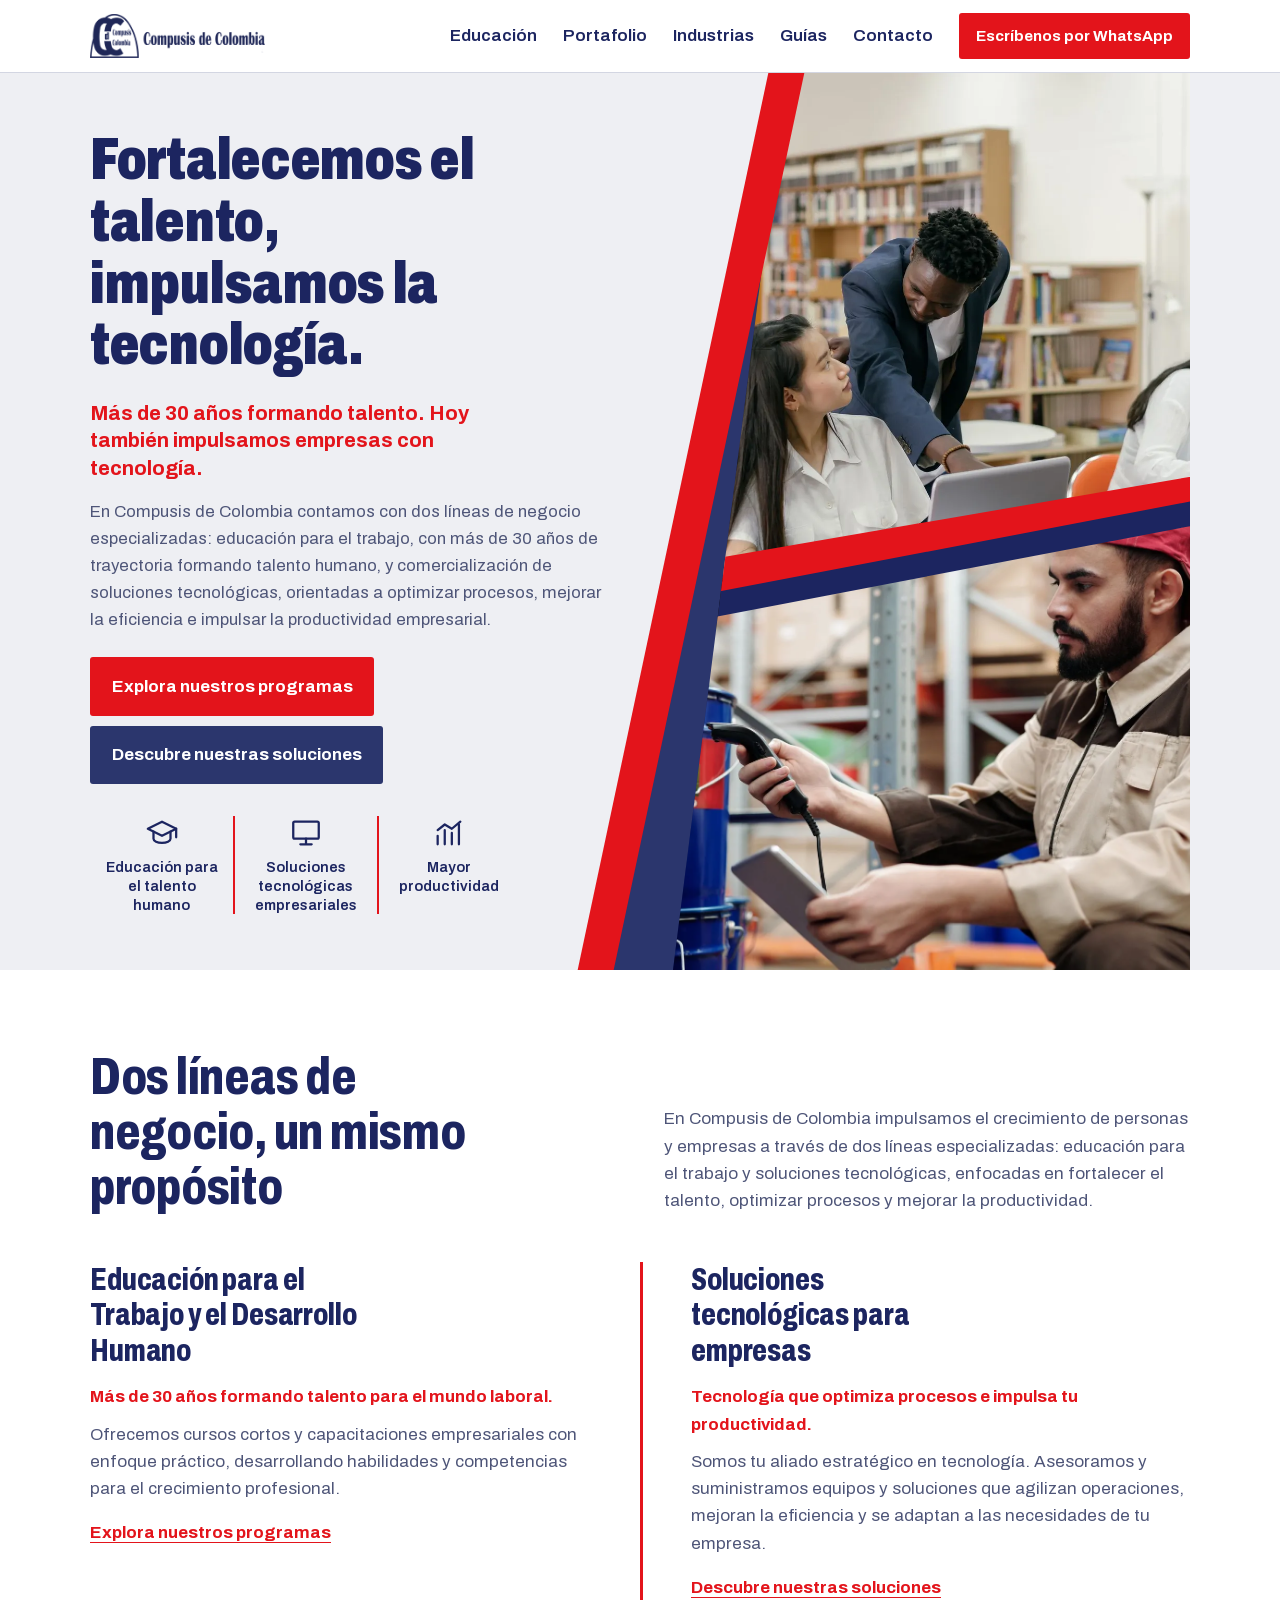
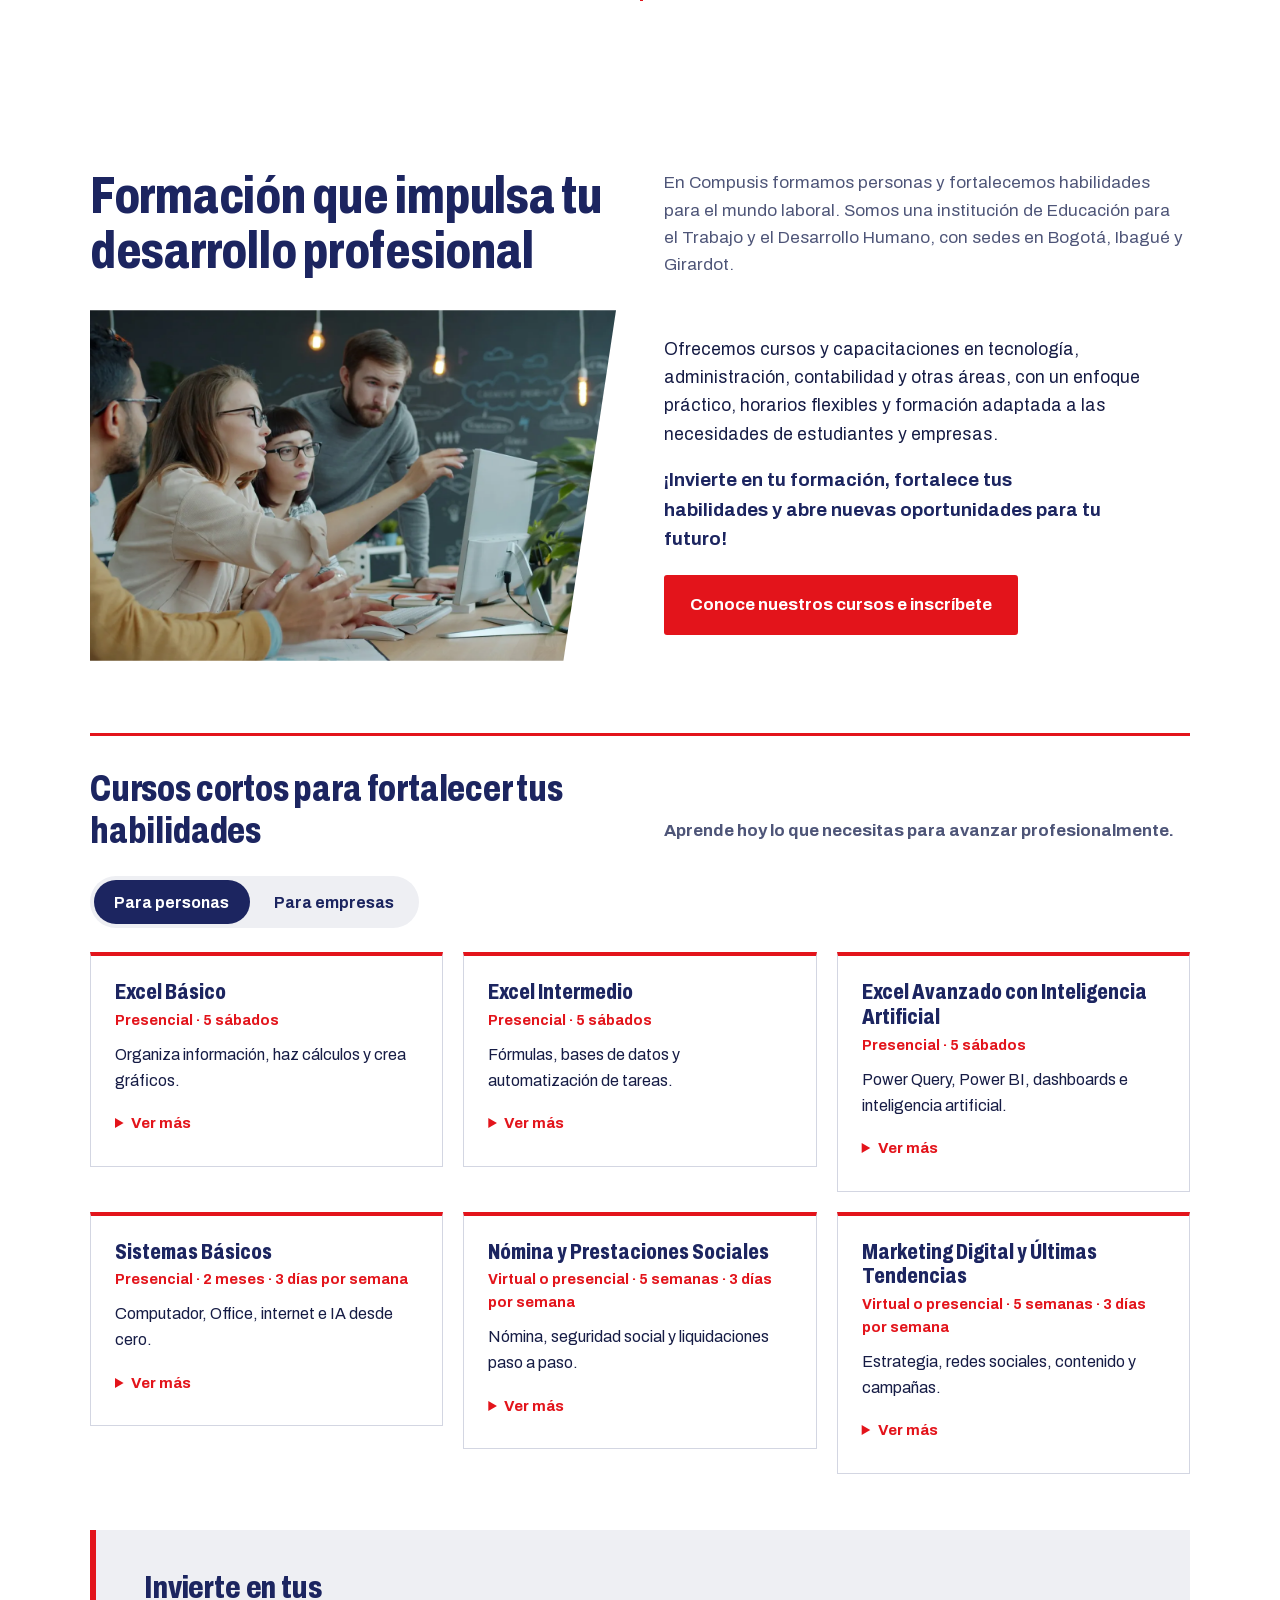
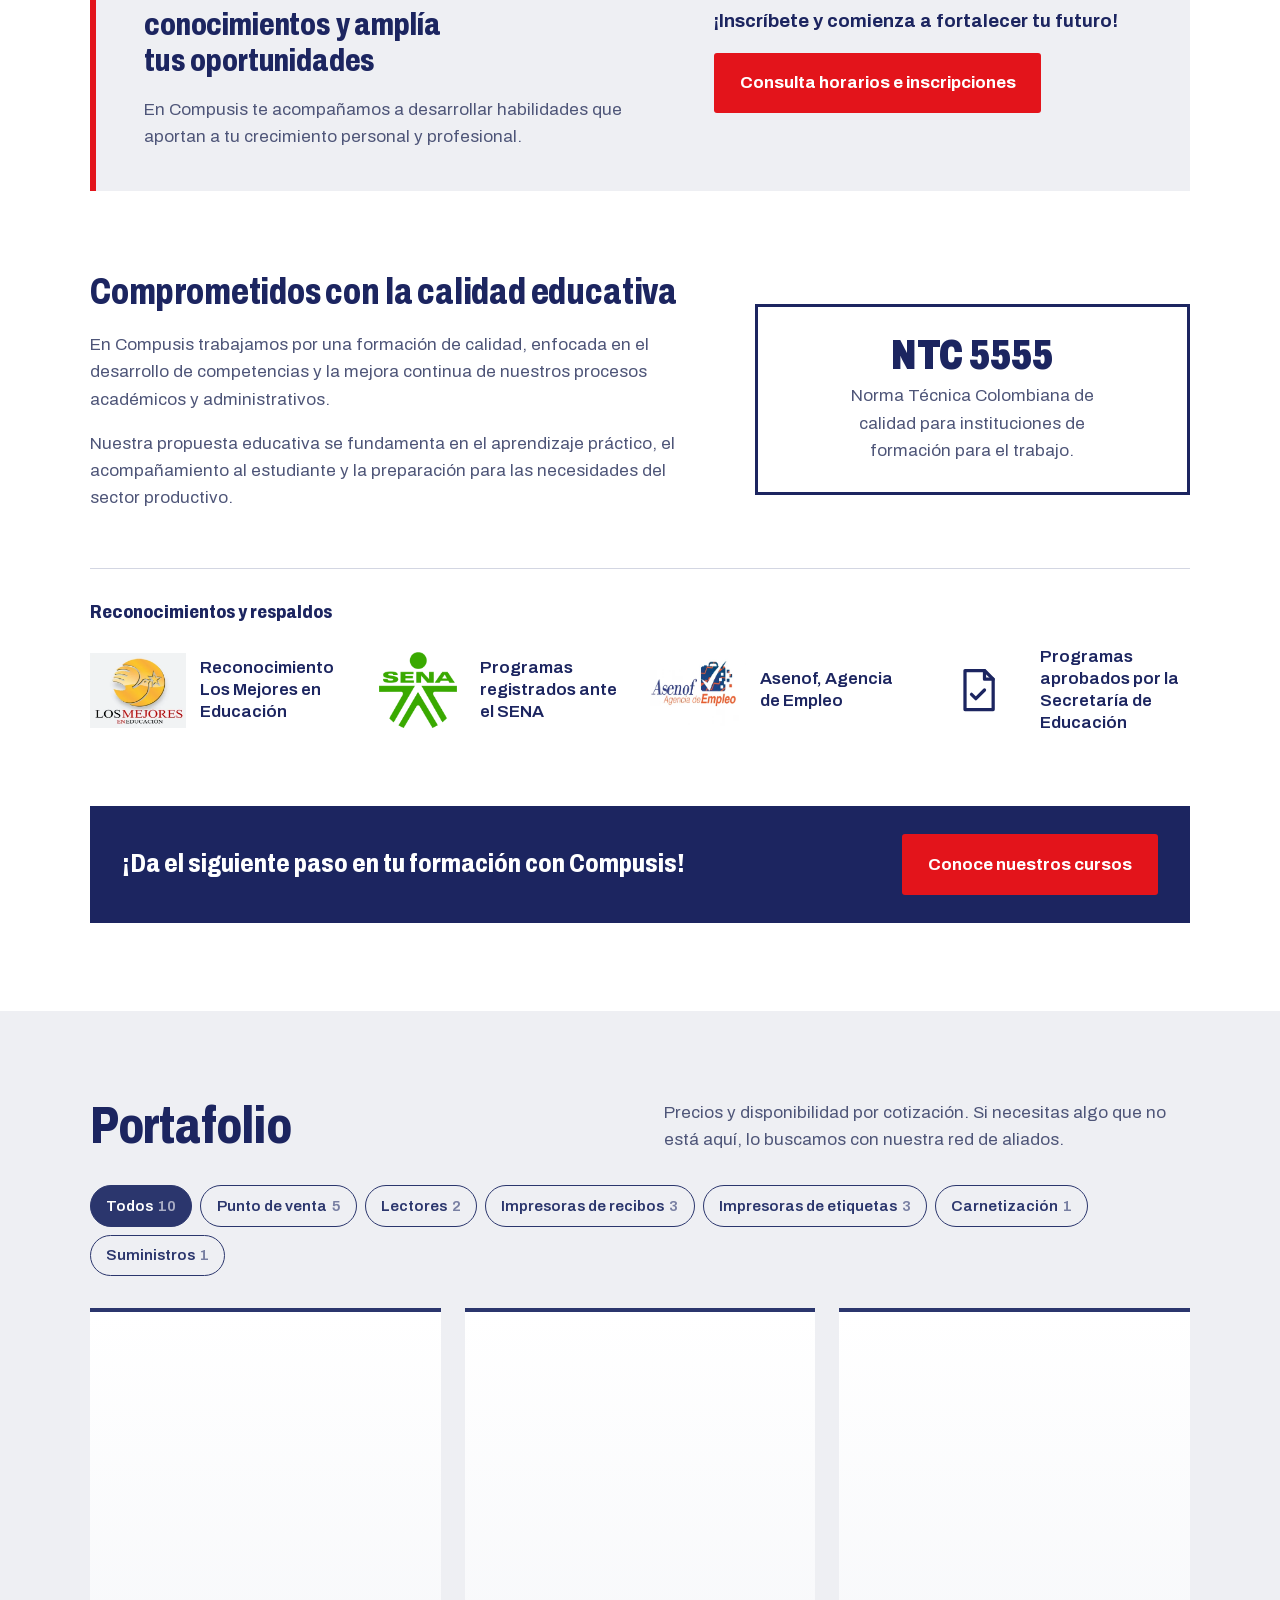
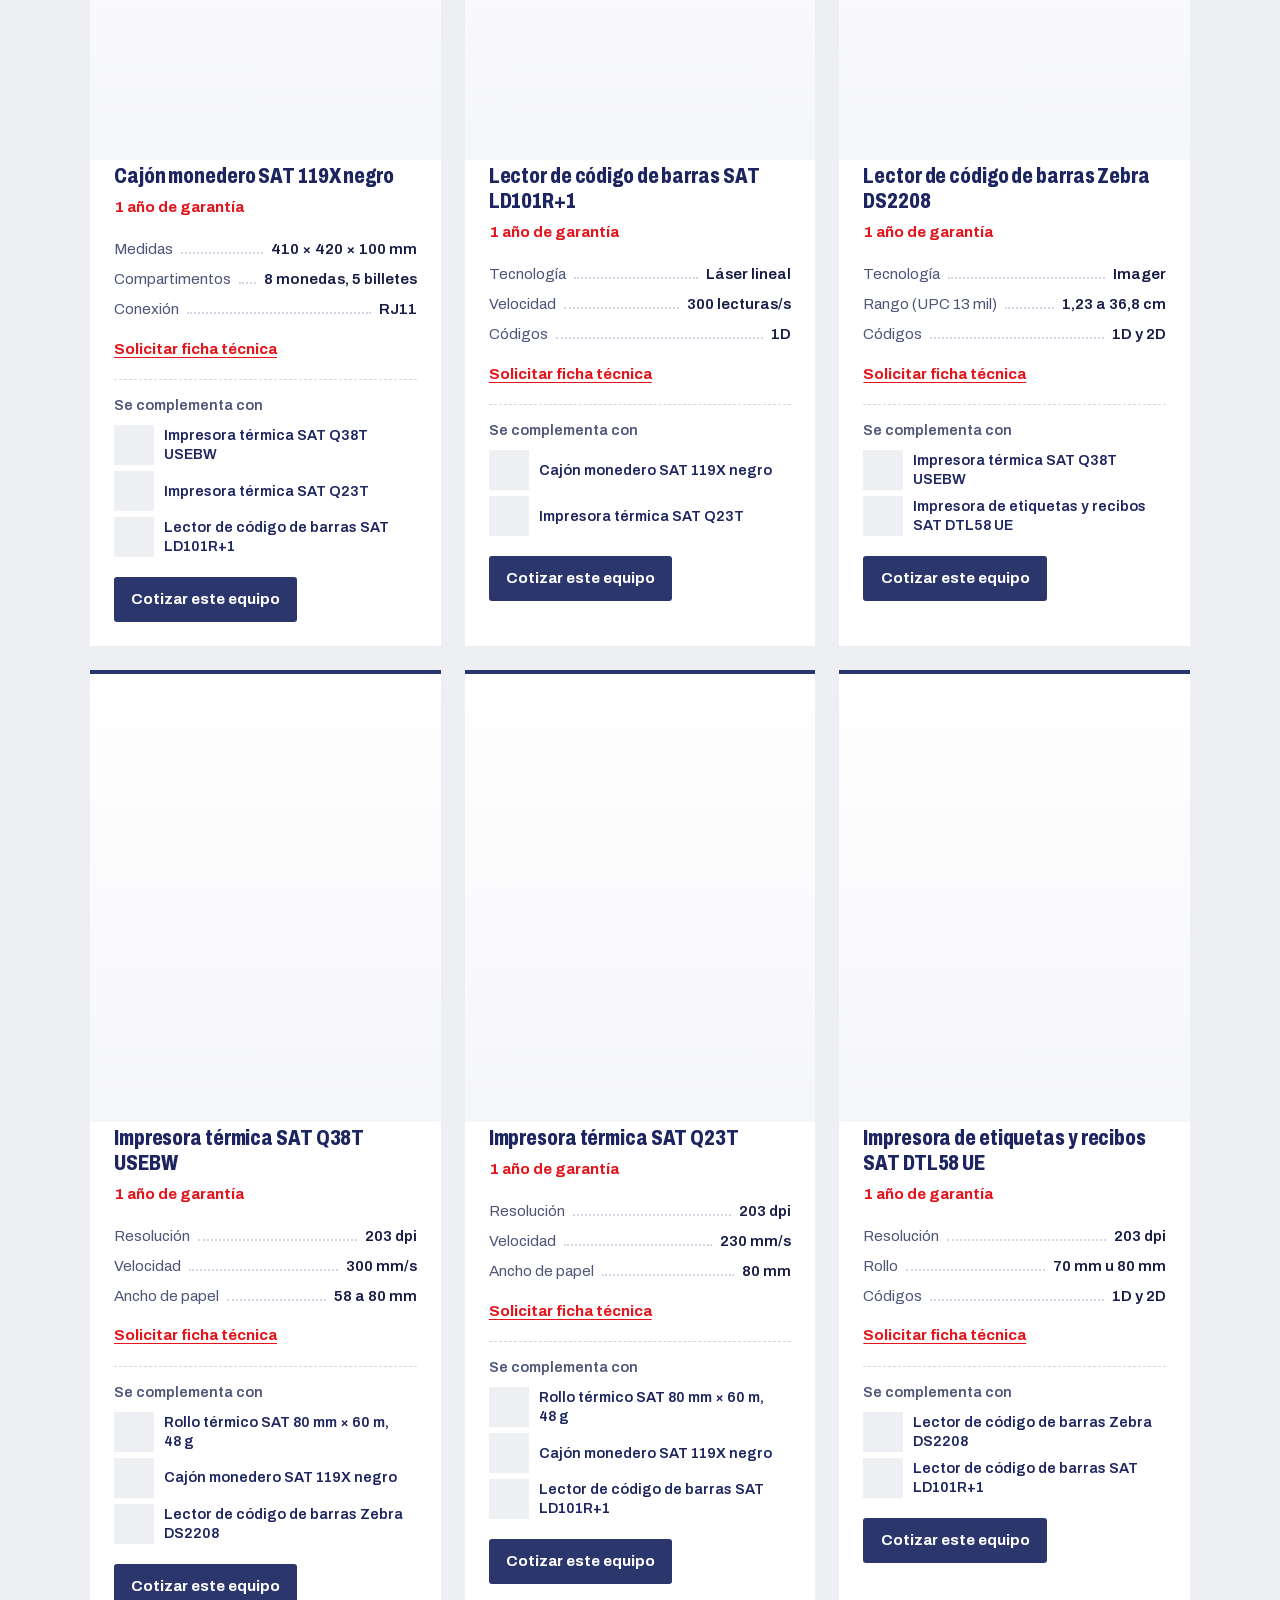
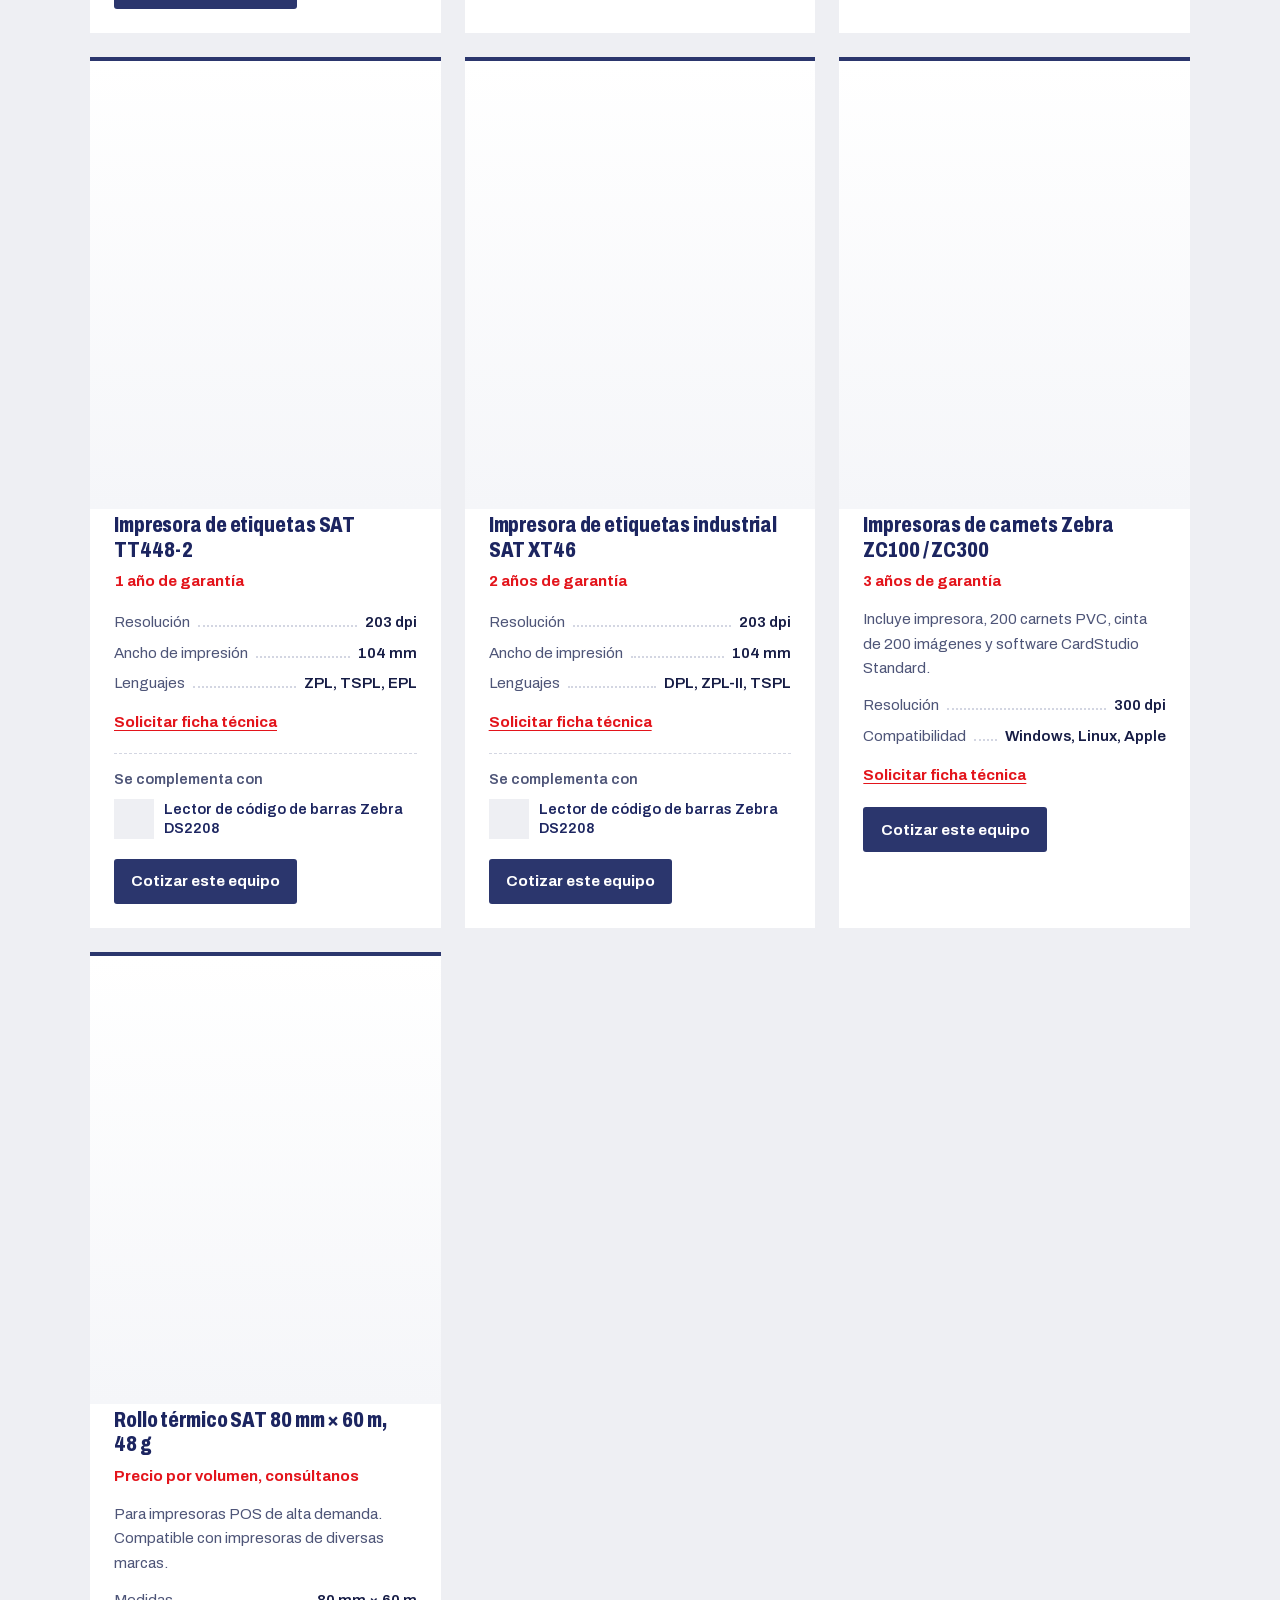
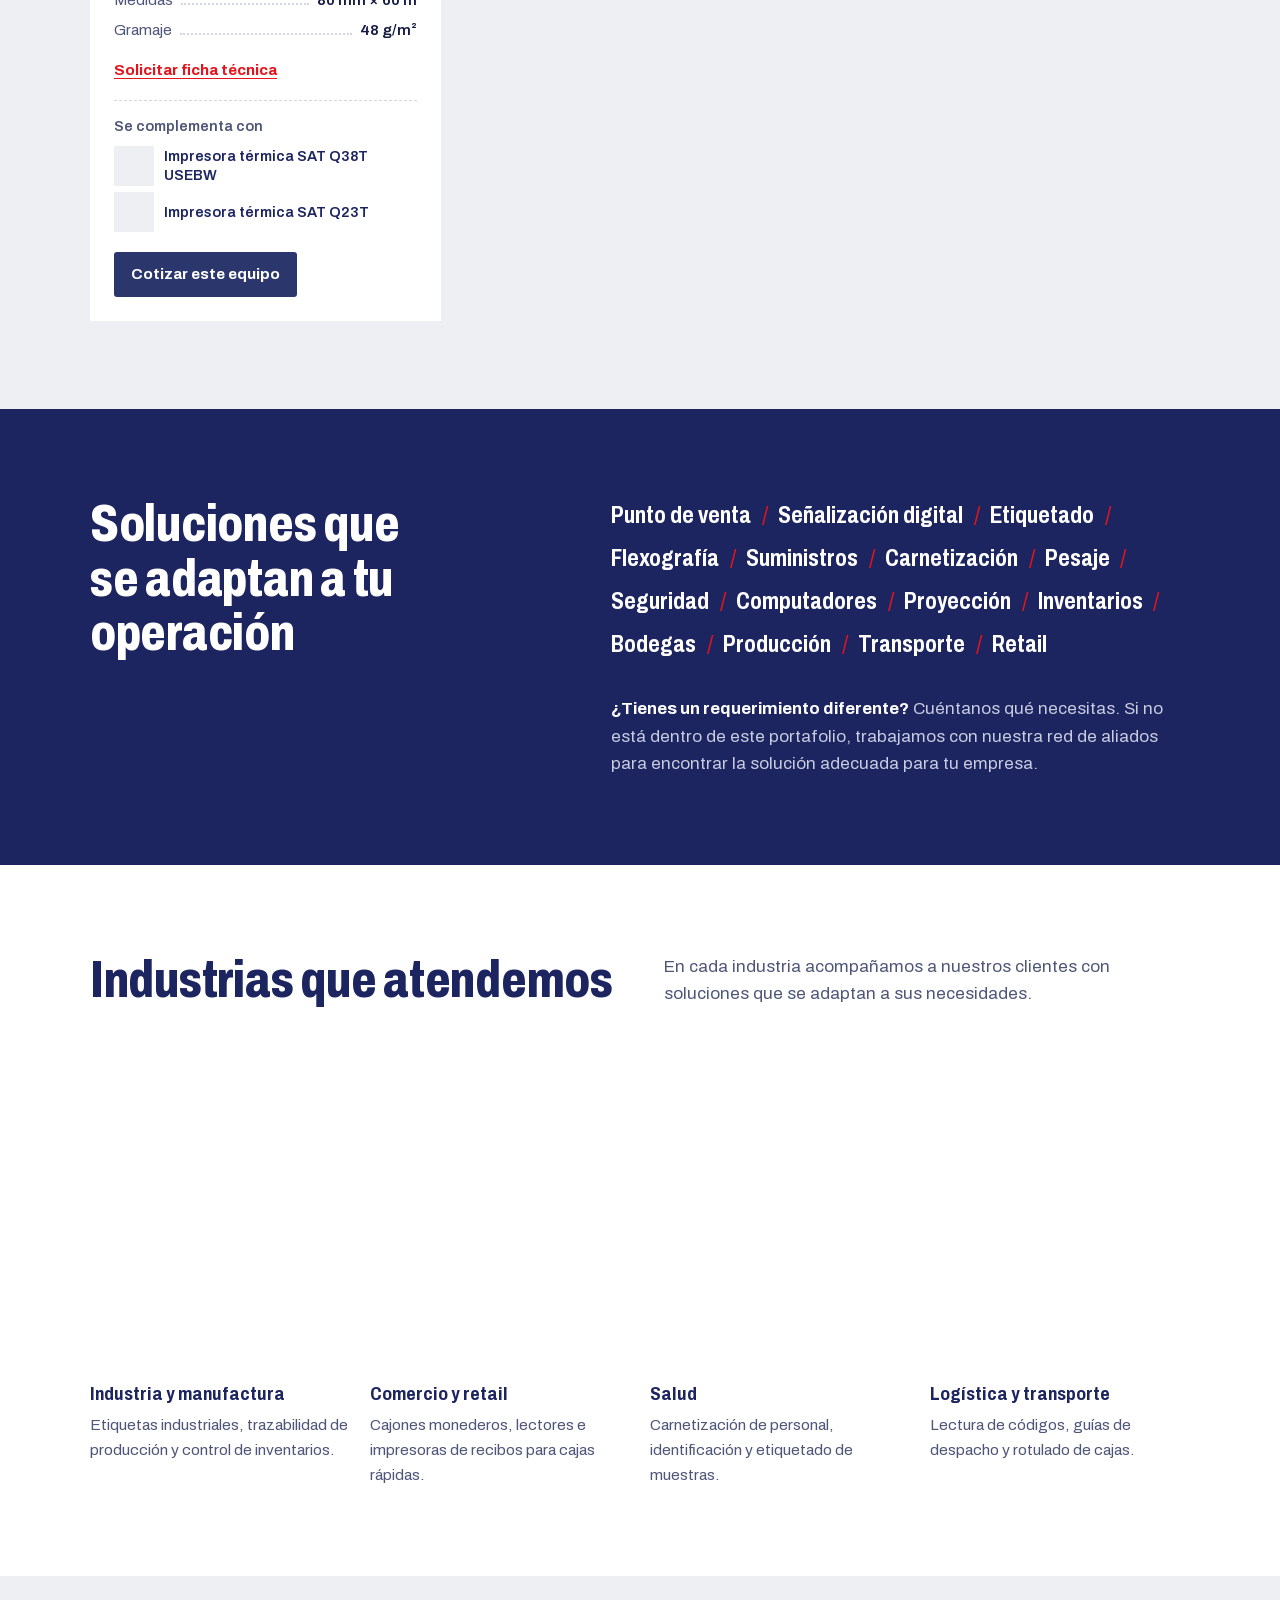
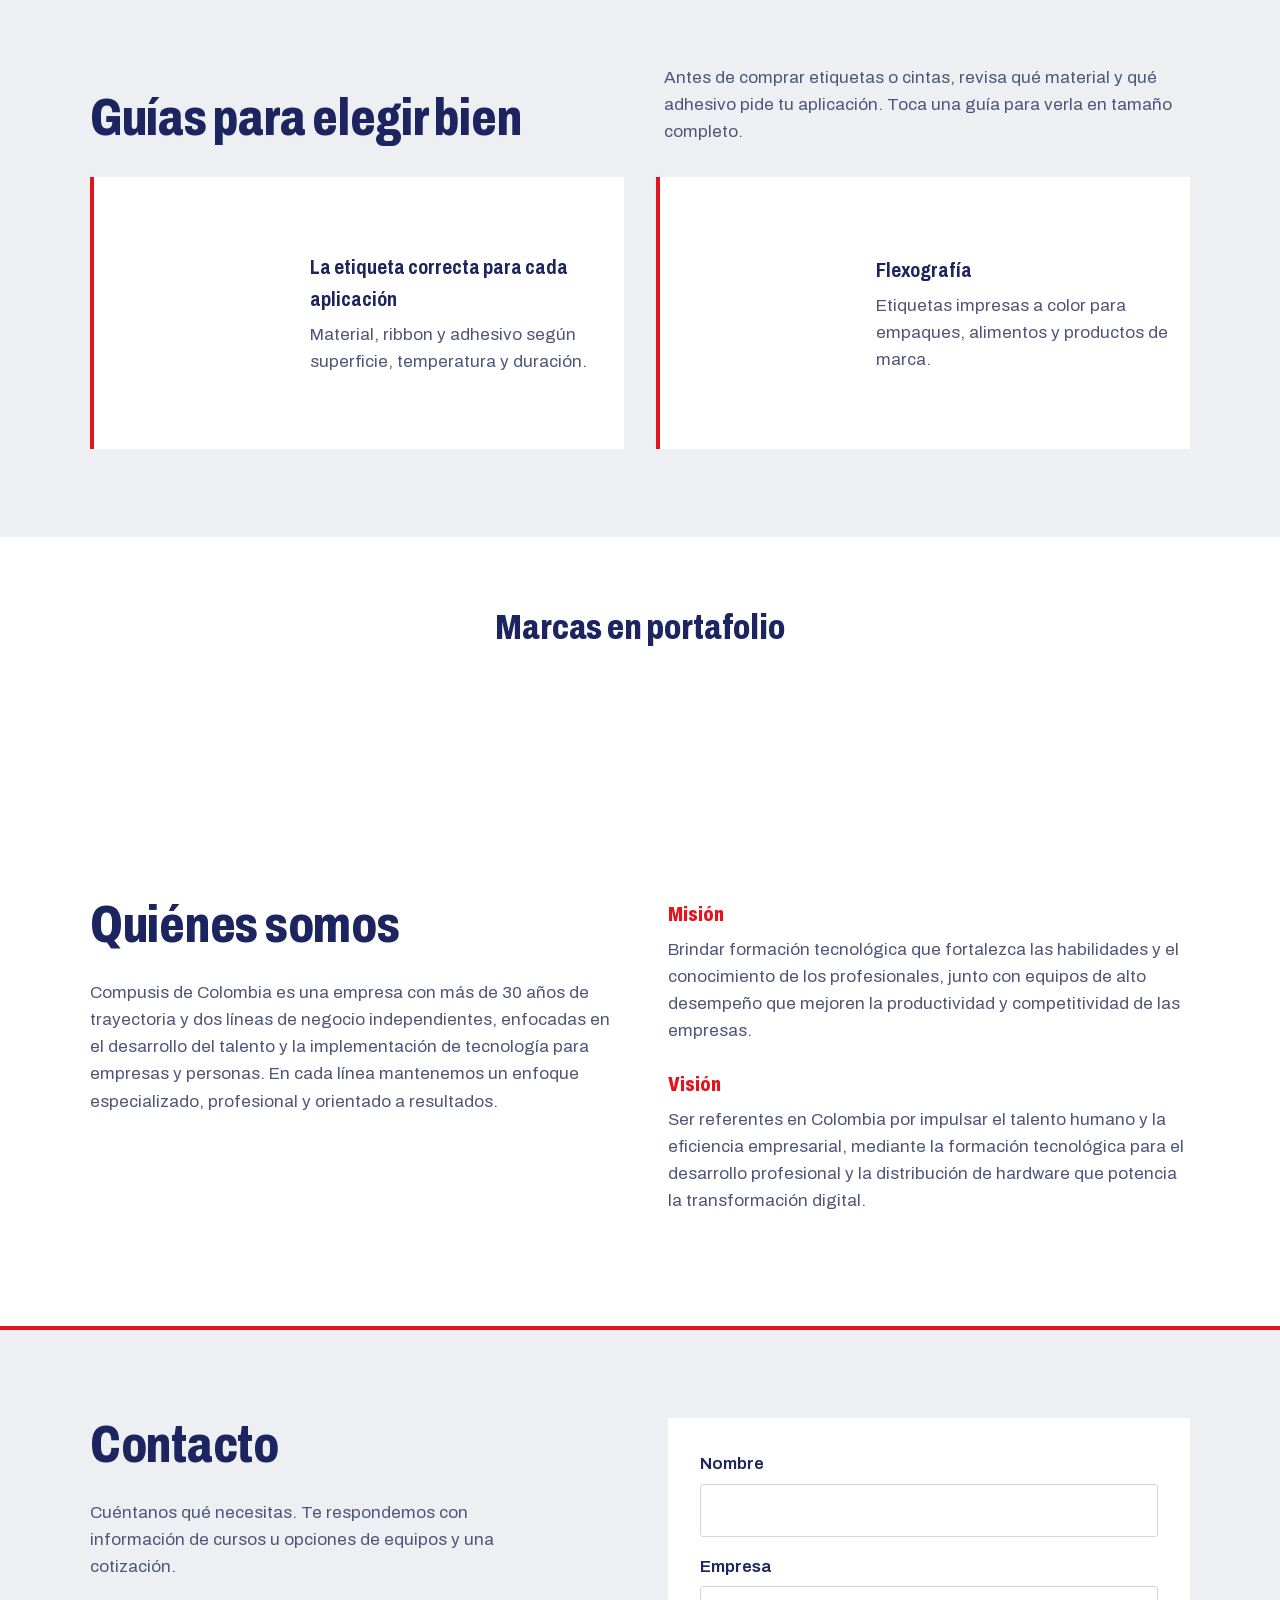
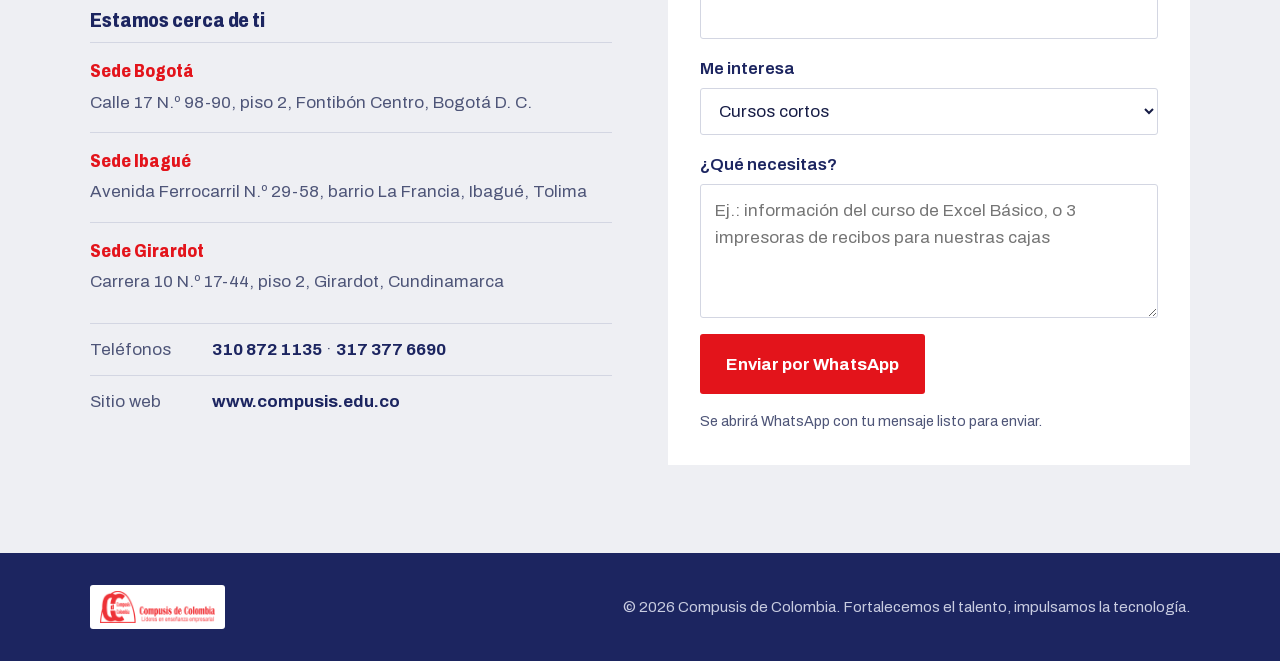
==== commit 8fcde46f: "Ajustes de Educación y Contacto - Se retiran los técnicos laborales - Cursos cortos en tarjetas brev" ====
--- a/index.html
+++ b/index.html
@@ -6,7 +6,7 @@
   <meta http-equiv="Content-Security-Policy" content="default-src 'self'; script-src 'self'; style-src 'self'; img-src 'self'; font-src 'self'; connect-src 'none'; object-src 'none'; frame-src 'none'; base-uri 'self'; form-action 'none'; upgrade-insecure-requests">
   <meta name="referrer" content="strict-origin-when-cross-origin">
   <title>Compusis de Colombia | Educación para el trabajo y soluciones tecnológicas</title>
-  <meta name="description" content="Más de 30 años formando talento: técnicos laborales, cursos cortos y capacitación empresarial en Bogotá, Ibagué y Girardot. Soluciones tecnológicas para empresas.">
+  <meta name="description" content="Más de 30 años formando talento: cursos cortos y capacitación empresarial en Bogotá, Ibagué y Girardot. Soluciones tecnológicas para empresas.">
   <link rel="canonical" href="https://santizamb.github.io/compusis/">
   <meta name="theme-color" content="#2b366d">
   <meta property="og:type" content="website">
@@ -115,7 +115,7 @@
         <div class="line">
           <h3>Educación para el Trabajo y el Desarrollo Humano</h3>
           <p class="line-tag">Más de 30 años formando talento para el mundo laboral.</p>
-          <p>Ofrecemos programas técnicos laborales, cursos cortos y capacitaciones empresariales con enfoque práctico, desarrollando habilidades y competencias para el crecimiento profesional.</p>
+          <p>Ofrecemos cursos cortos y capacitaciones empresariales con enfoque práctico, desarrollando habilidades y competencias para el crecimiento profesional.</p>
           <a href="#educacion" class="text-link">Explora nuestros programas</a>
         </div>
         <div class="line">
@@ -138,163 +138,170 @@
         <div class="training-intro">
           <img src="assets/fotos/formacion-equipo.webp" alt="Grupo de estudiantes resolviendo un ejercicio frente al computador" loading="lazy" class="training-photo" width="1600" height="900">
           <div>
-            <p class="intro-text">Ofrecemos programas técnicos laborales, cursos y capacitaciones en tecnología, administración, contabilidad y otras áreas, con un enfoque práctico, horarios flexibles y formación adaptada a las necesidades de estudiantes y empresas.</p>
+            <p class="intro-text">Ofrecemos cursos y capacitaciones en tecnología, administración, contabilidad y otras áreas, con un enfoque práctico, horarios flexibles y formación adaptada a las necesidades de estudiantes y empresas.</p>
             <p class="intro-cta">¡Invierte en tu formación, fortalece tus habilidades y abre nuevas oportunidades para tu futuro!</p>
-            <a class="btn btn-red" target="_blank" rel="noopener" href="https://wa.me/573108721135?text=Hola%20Compusis%2C%20quiero%20conocer%20sus%20programas%20e%20inscribirme">Conoce nuestros programas e inscríbete</a>
+            <a class="btn btn-red" target="_blank" rel="noopener" href="https://wa.me/573108721135?text=Hola%20Compusis%2C%20quiero%20conocer%20sus%20cursos%20e%20inscribirme">Conoce nuestros cursos e inscríbete</a>
           </div>
         </div>
 
         <!-- Cursos cortos -->
         <div class="subhead" id="cursos">
           <h3>Cursos cortos para fortalecer tus habilidades</h3>
-          <div>
-            <p class="subhead-tag">Aprende hoy lo que necesitas para avanzar profesionalmente.</p>
-            <p>Desarrolla habilidades prácticas en tecnología, herramientas digitales y gestión empresarial con cursos diseñados para aplicar tus conocimientos en el entorno laboral. Formación práctica, horarios flexibles y acompañamiento durante tu aprendizaje.</p>
-          </div>
-        </div>
-        <ul class="course-grid">
-          <li class="course">
-            <h4>Excel Básico</h4>
-            <p class="course-meta">Presencial · 5 sábados</p>
-            <p>Aprende a organizar información, realizar cálculos, aplicar formatos y crear gráficos en Excel. Desarrolla habilidades esenciales para trabajar con hojas de cálculo de manera práctica y eficiente.</p>
-            <details>
-              <summary>Conoce el curso</summary>
-              <div class="plan">
-                <dl class="course-info">
-                  <div><dt>Modalidad</dt><dd>Presencial</dd></div>
-                  <div><dt>Duración</dt><dd>5 sábados</dd></div>
-                  <div><dt>Metodología</dt><dd>100% práctica</dd></div>
-                </dl>
-                <h5>¿Qué aprenderás?</h5>
-                <ul>
-                  <li>Área de trabajo y manejo de información.</li>
-                  <li>Cálculos, fórmulas iniciales y referencias.</li>
-                  <li>Formatos para presentar tus datos.</li>
-                  <li>Tablas y gráficos.</li>
-                </ul>
-                <a class="btn btn-navy btn-sm" target="_blank" rel="noopener" href="https://wa.me/573108721135?text=Hola%20Compusis%2C%20quiero%20informaci%C3%B3n%20sobre%20el%20curso%20Excel%20B%C3%A1sico">Solicitar información por WhatsApp</a>
-              </div>
-            </details>
-          </li>
-          <li class="course">
-            <h4>Excel Intermedio</h4>
-            <p class="course-meta">Presencial · 5 sábados</p>
-            <p>Optimiza tu trabajo con fórmulas, funciones, manejo de bases de datos y automatización de tareas. Fortalece tus conocimientos y aprovecha las herramientas de Excel para trabajar con mayor productividad.</p>
-            <details>
-              <summary>Conoce el curso</summary>
-              <div class="plan">
-                <dl class="course-info">
-                  <div><dt>Modalidad</dt><dd>Presencial</dd></div>
-                  <div><dt>Duración</dt><dd>5 sábados</dd></div>
-                  <div><dt>Metodología</dt><dd>100% práctica</dd></div>
-                </dl>
-                <h5>¿Qué aprenderás?</h5>
-                <ul>
-                  <li>Fórmulas y funciones.</li>
-                  <li>Manejo de bases de datos y plantillas.</li>
-                  <li>Tablas y gráficos dinámicos.</li>
-                  <li>Automatización de tareas con macros.</li>
-                </ul>
-                <a class="btn btn-navy btn-sm" target="_blank" rel="noopener" href="https://wa.me/573108721135?text=Hola%20Compusis%2C%20quiero%20informaci%C3%B3n%20sobre%20el%20curso%20Excel%20Intermedio">Solicitar información por WhatsApp</a>
-              </div>
-            </details>
-          </li>
-          <li class="course">
-            <h4>Excel Avanzado con Inteligencia Artificial</h4>
-            <p class="course-meta">Presencial · 5 sábados</p>
-            <p>Lleva el análisis de datos a otro nivel. Aprende a utilizar funciones avanzadas, Power Query, Power BI, dashboards y herramientas de inteligencia artificial para optimizar procesos y generar información útil para la toma de decisiones.</p>
-            <details>
-              <summary>Conoce el curso</summary>
-              <div class="plan">
-                <dl class="course-info">
-                  <div><dt>Modalidad</dt><dd>Presencial</dd></div>
-                  <div><dt>Duración</dt><dd>5 sábados</dd></div>
-                  <div><dt>Metodología</dt><dd>100% práctica</dd></div>
-                </dl>
-                <h5>¿Qué aprenderás?</h5>
-                <ul>
-                  <li>Manejo e interpretación de datos.</li>
-                  <li>Funciones avanzadas de Excel.</li>
-                  <li>Análisis de información.</li>
-                  <li>Introducción a Power BI y Power Query.</li>
-                  <li>Creación de dashboards.</li>
-                  <li>Automatización de archivos y uso de IA.</li>
-                </ul>
-                <a class="btn btn-navy btn-sm" target="_blank" rel="noopener" href="https://wa.me/573108721135?text=Hola%20Compusis%2C%20quiero%20informaci%C3%B3n%20sobre%20el%20curso%20Excel%20Avanzado%20con%20Inteligencia%20Artificial">Solicitar información por WhatsApp</a>
-              </div>
-            </details>
-          </li>
-          <li class="course">
-            <h4>Sistemas Básicos</h4>
-            <p class="course-meta">Presencial · 2 meses · 3 días por semana</p>
-            <p>Desarrolla tus habilidades digitales desde cero. Aprende a manejar el computador, Word, Excel, PowerPoint, internet, correo electrónico y herramientas de inteligencia artificial para desenvolverte con confianza en entornos personales y laborales.</p>
-            <details>
-              <summary>Conoce el curso</summary>
-              <div class="plan">
-                <dl class="course-info">
-                  <div><dt>Modalidad</dt><dd>Presencial</dd></div>
-                  <div><dt>Duración</dt><dd>2 meses, 3 días por semana</dd></div>
-                  <div><dt>Metodología</dt><dd>100% práctica</dd></div>
-                </dl>
-                <h5>¿Qué aprenderás?</h5>
-                <ul>
-                  <li>Manejo del computador y del sistema operativo.</li>
-                  <li>Word, Excel y PowerPoint.</li>
-                  <li>Internet y correo electrónico.</li>
-                  <li>Herramientas de inteligencia artificial.</li>
-                </ul>
-                <a class="btn btn-navy btn-sm" target="_blank" rel="noopener" href="https://wa.me/573108721135?text=Hola%20Compusis%2C%20quiero%20informaci%C3%B3n%20sobre%20el%20curso%20Sistemas%20B%C3%A1sicos">Solicitar información por WhatsApp</a>
-              </div>
-            </details>
-          </li>
-          <li class="course">
-            <h4>Nómina y Prestaciones Sociales</h4>
-            <p class="course-meta">Virtual o presencial · 5 semanas · 3 días por semana</p>
-            <p>Fortalece tus conocimientos en gestión de nómina, salarios, deducciones, seguridad social y prestaciones sociales. Aprende a realizar cálculos y liquidaciones mediante ejercicios prácticos aplicables al entorno empresarial.</p>
-            <details>
-              <summary>Conoce el curso</summary>
-              <div class="plan">
-                <dl class="course-info">
-                  <div><dt>Modalidad</dt><dd>Virtual o presencial</dd></div>
-                  <div><dt>Duración</dt><dd>5 semanas, 3 días por semana</dd></div>
-                  <div><dt>Metodología</dt><dd>100% práctica</dd></div>
-                </dl>
-                <h5>¿Qué aprenderás?</h5>
-                <ul>
-                  <li>Gestión de nómina y salarios.</li>
-                  <li>Deducciones y seguridad social.</li>
-                  <li>Prestaciones sociales.</li>
-                  <li>Cálculos y liquidaciones con ejercicios prácticos.</li>
-                </ul>
-                <a class="btn btn-navy btn-sm" target="_blank" rel="noopener" href="https://wa.me/573108721135?text=Hola%20Compusis%2C%20quiero%20informaci%C3%B3n%20sobre%20el%20curso%20N%C3%B3mina%20y%20Prestaciones%20Sociales">Solicitar información por WhatsApp</a>
-              </div>
-            </details>
-          </li>
-          <li class="course">
-            <h4>Marketing Digital y Últimas Tendencias</h4>
-            <p class="course-meta">Virtual o presencial · 5 semanas · 3 días por semana</p>
-            <p>Aprende a desarrollar estrategias digitales, gestionar redes sociales, crear contenido y analizar campañas publicitarias. Conoce herramientas y tendencias que te ayudarán a fortalecer la presencia digital de marcas y negocios.</p>
-            <details>
-              <summary>Conoce el curso</summary>
-              <div class="plan">
-                <dl class="course-info">
-                  <div><dt>Modalidad</dt><dd>Virtual o presencial</dd></div>
-                  <div><dt>Duración</dt><dd>5 semanas, 3 días por semana</dd></div>
-                  <div><dt>Metodología</dt><dd>100% práctica</dd></div>
-                </dl>
-                <h5>¿Qué aprenderás?</h5>
-                <ul>
-                  <li>Estrategias digitales.</li>
-                  <li>Gestión de redes sociales.</li>
-                  <li>Creación de contenido.</li>
-                  <li>Análisis de campañas publicitarias.</li>
-                  <li>Herramientas y tendencias digitales.</li>
-                </ul>
-                <a class="btn btn-navy btn-sm" target="_blank" rel="noopener" href="https://wa.me/573108721135?text=Hola%20Compusis%2C%20quiero%20informaci%C3%B3n%20sobre%20el%20curso%20Marketing%20Digital%20y%20%C3%9Altimas%20Tendencias">Solicitar información por WhatsApp</a>
-              </div>
-            </details>
-          </li>
-        </ul>
+          <p class="subhead-tag">Aprende hoy lo que necesitas para avanzar profesionalmente.</p>
+        </div>
+
+        <div class="tabs" role="tablist" aria-label="Tipo de formación">
+          <button type="button" role="tab" id="tab-personas" aria-controls="panel-personas" aria-selected="true">Para personas</button>
+          <button type="button" role="tab" id="tab-empresas" aria-controls="panel-empresas" aria-selected="false">Para empresas</button>
+        </div>
+
+        <div class="tab-panel" id="panel-personas" role="tabpanel" aria-labelledby="tab-personas">
+          <ul class="course-grid">
+            <li class="course">
+              <h4>Excel Básico</h4>
+              <p class="course-meta">Presencial · 5 sábados</p>
+              <p class="course-teaser">Organiza información, haz cálculos y crea gráficos.</p>
+              <details>
+                <summary>Ver más</summary>
+                <div class="plan">
+                  <p>Aprende a organizar información, realizar cálculos, aplicar formatos y crear gráficos en Excel. Desarrolla habilidades esenciales para trabajar con hojas de cálculo de manera práctica y eficiente.</p>
+                  <dl class="course-info"><div><dt>Modalidad</dt><dd>Presencial</dd></div><div><dt>Duración</dt><dd>5 sábados</dd></div><div><dt>Metodología</dt><dd>100% práctica</dd></div></dl>
+                  <h5>¿Qué aprenderás?</h5>
+                  <ul>
+                    <li>Área de trabajo y manejo de información.</li>
+                    <li>Cálculos, fórmulas iniciales y referencias.</li>
+                    <li>Formatos para presentar tus datos.</li>
+                    <li>Tablas y gráficos.</li>
+                  </ul>
+                  <a class="btn btn-navy btn-sm" target="_blank" rel="noopener" href="https://wa.me/573108721135?text=Hola%20Compusis%2C%20quiero%20informaci%C3%B3n%20sobre%20el%20curso%20Excel%20B%C3%A1sico">Solicitar información por WhatsApp</a>
+                </div>
+              </details>
+            </li>
+            <li class="course">
+              <h4>Excel Intermedio</h4>
+              <p class="course-meta">Presencial · 5 sábados</p>
+              <p class="course-teaser">Fórmulas, bases de datos y automatización de tareas.</p>
+              <details>
+                <summary>Ver más</summary>
+                <div class="plan">
+                  <p>Optimiza tu trabajo con fórmulas, funciones, manejo de bases de datos y automatización de tareas. Fortalece tus conocimientos y aprovecha las herramientas de Excel para trabajar con mayor productividad.</p>
+                  <dl class="course-info"><div><dt>Modalidad</dt><dd>Presencial</dd></div><div><dt>Duración</dt><dd>5 sábados</dd></div><div><dt>Metodología</dt><dd>100% práctica</dd></div></dl>
+                  <h5>¿Qué aprenderás?</h5>
+                  <ul>
+                    <li>Fórmulas y funciones.</li>
+                    <li>Manejo de bases de datos y plantillas.</li>
+                    <li>Tablas y gráficos dinámicos.</li>
+                    <li>Automatización de tareas con macros.</li>
+                  </ul>
+                  <a class="btn btn-navy btn-sm" target="_blank" rel="noopener" href="https://wa.me/573108721135?text=Hola%20Compusis%2C%20quiero%20informaci%C3%B3n%20sobre%20el%20curso%20Excel%20Intermedio">Solicitar información por WhatsApp</a>
+                </div>
+              </details>
+            </li>
+            <li class="course">
+              <h4>Excel Avanzado con Inteligencia Artificial</h4>
+              <p class="course-meta">Presencial · 5 sábados</p>
+              <p class="course-teaser">Power Query, Power BI, dashboards e inteligencia artificial.</p>
+              <details>
+                <summary>Ver más</summary>
+                <div class="plan">
+                  <p>Lleva el análisis de datos a otro nivel. Aprende a utilizar funciones avanzadas, Power Query, Power BI, dashboards y herramientas de inteligencia artificial para optimizar procesos y generar información útil para la toma de decisiones.</p>
+                  <dl class="course-info"><div><dt>Modalidad</dt><dd>Presencial</dd></div><div><dt>Duración</dt><dd>5 sábados</dd></div><div><dt>Metodología</dt><dd>100% práctica</dd></div></dl>
+                  <h5>¿Qué aprenderás?</h5>
+                  <ul>
+                    <li>Manejo e interpretación de datos.</li>
+                    <li>Funciones avanzadas de Excel.</li>
+                    <li>Análisis de información.</li>
+                    <li>Introducción a Power BI y Power Query.</li>
+                    <li>Creación de dashboards.</li>
+                    <li>Automatización de archivos y uso de IA.</li>
+                  </ul>
+                  <a class="btn btn-navy btn-sm" target="_blank" rel="noopener" href="https://wa.me/573108721135?text=Hola%20Compusis%2C%20quiero%20informaci%C3%B3n%20sobre%20el%20curso%20Excel%20Avanzado%20con%20Inteligencia%20Artificial">Solicitar información por WhatsApp</a>
+                </div>
+              </details>
+            </li>
+            <li class="course">
+              <h4>Sistemas Básicos</h4>
+              <p class="course-meta">Presencial · 2 meses · 3 días por semana</p>
+              <p class="course-teaser">Computador, Office, internet e IA desde cero.</p>
+              <details>
+                <summary>Ver más</summary>
+                <div class="plan">
+                  <p>Desarrolla tus habilidades digitales desde cero. Aprende a manejar el computador, Word, Excel, PowerPoint, internet, correo electrónico y herramientas de inteligencia artificial para desenvolverte con confianza en entornos personales y laborales.</p>
+                  <dl class="course-info"><div><dt>Modalidad</dt><dd>Presencial</dd></div><div><dt>Duración</dt><dd>2 meses, 3 días por semana</dd></div><div><dt>Metodología</dt><dd>100% práctica</dd></div></dl>
+                  <h5>¿Qué aprenderás?</h5>
+                  <ul>
+                    <li>Manejo del computador y del sistema operativo.</li>
+                    <li>Word, Excel y PowerPoint.</li>
+                    <li>Internet y correo electrónico.</li>
+                    <li>Herramientas de inteligencia artificial.</li>
+                  </ul>
+                  <a class="btn btn-navy btn-sm" target="_blank" rel="noopener" href="https://wa.me/573108721135?text=Hola%20Compusis%2C%20quiero%20informaci%C3%B3n%20sobre%20el%20curso%20Sistemas%20B%C3%A1sicos">Solicitar información por WhatsApp</a>
+                </div>
+              </details>
+            </li>
+            <li class="course">
+              <h4>Nómina y Prestaciones Sociales</h4>
+              <p class="course-meta">Virtual o presencial · 5 semanas · 3 días por semana</p>
+              <p class="course-teaser">Nómina, seguridad social y liquidaciones paso a paso.</p>
+              <details>
+                <summary>Ver más</summary>
+                <div class="plan">
+                  <p>Fortalece tus conocimientos en gestión de nómina, salarios, deducciones, seguridad social y prestaciones sociales. Aprende a realizar cálculos y liquidaciones mediante ejercicios prácticos aplicables al entorno empresarial.</p>
+                  <dl class="course-info"><div><dt>Modalidad</dt><dd>Virtual o presencial</dd></div><div><dt>Duración</dt><dd>5 semanas, 3 días por semana</dd></div><div><dt>Metodología</dt><dd>100% práctica</dd></div></dl>
+                  <h5>¿Qué aprenderás?</h5>
+                  <ul>
+                    <li>Gestión de nómina y salarios.</li>
+                    <li>Deducciones y seguridad social.</li>
+                    <li>Prestaciones sociales.</li>
+                    <li>Cálculos y liquidaciones con ejercicios prácticos.</li>
+                  </ul>
+                  <a class="btn btn-navy btn-sm" target="_blank" rel="noopener" href="https://wa.me/573108721135?text=Hola%20Compusis%2C%20quiero%20informaci%C3%B3n%20sobre%20el%20curso%20N%C3%B3mina%20y%20Prestaciones%20Sociales">Solicitar información por WhatsApp</a>
+                </div>
+              </details>
+            </li>
+            <li class="course">
+              <h4>Marketing Digital y Últimas Tendencias</h4>
+              <p class="course-meta">Virtual o presencial · 5 semanas · 3 días por semana</p>
+              <p class="course-teaser">Estrategia, redes sociales, contenido y campañas.</p>
+              <details>
+                <summary>Ver más</summary>
+                <div class="plan">
+                  <p>Aprende a desarrollar estrategias digitales, gestionar redes sociales, crear contenido y analizar campañas publicitarias. Conoce herramientas y tendencias que te ayudarán a fortalecer la presencia digital de marcas y negocios.</p>
+                  <dl class="course-info"><div><dt>Modalidad</dt><dd>Virtual o presencial</dd></div><div><dt>Duración</dt><dd>5 semanas, 3 días por semana</dd></div><div><dt>Metodología</dt><dd>100% práctica</dd></div></dl>
+                  <h5>¿Qué aprenderás?</h5>
+                  <ul>
+                    <li>Estrategias digitales.</li>
+                    <li>Gestión de redes sociales.</li>
+                    <li>Creación de contenido.</li>
+                    <li>Análisis de campañas publicitarias.</li>
+                    <li>Herramientas y tendencias digitales.</li>
+                  </ul>
+                  <a class="btn btn-navy btn-sm" target="_blank" rel="noopener" href="https://wa.me/573108721135?text=Hola%20Compusis%2C%20quiero%20informaci%C3%B3n%20sobre%20el%20curso%20Marketing%20Digital%20y%20%C3%9Altimas%20Tendencias">Solicitar información por WhatsApp</a>
+                </div>
+              </details>
+            </li>
+          </ul>
+        </div>
+
+        <div class="tab-panel" id="panel-empresas" role="tabpanel" aria-labelledby="tab-empresas">
+          <div class="companies">
+            <div>
+              <h4>Capacitación a la medida para empresas</h4>
+              <p>Diseñamos cursos, seminarios, talleres y diplomados según lo que necesita tu equipo de trabajo, en el horario y la modalidad que mejor le funcionen a tu empresa.</p>
+            </div>
+            <div>
+              <ul class="facts facts-light">
+                <li>Excel y herramientas ofimáticas</li>
+                <li>Nómina y prestaciones sociales</li>
+                <li>Contabilidad para no contadores</li>
+                <li>Marketing digital y redes sociales</li>
+                <li>Ventas y servicio al cliente</li>
+                <li>Mantenimiento de computadores y redes</li>
+              </ul>
+              <a class="btn btn-light" target="_blank" rel="noopener" href="https://wa.me/573108721135?text=Hola%20Compusis%2C%20quiero%20cotizar%20una%20capacitaci%C3%B3n%20para%20mi%20empresa">Cotizar una capacitación</a>
+            </div>
+          </div>
+        </div>
 
         <div class="closing">
           <div>
@@ -304,134 +311,6 @@
           <div>
             <p class="closing-cta">¡Inscríbete y comienza a fortalecer tu futuro!</p>
             <a class="btn btn-red" target="_blank" rel="noopener" href="https://wa.me/573108721135?text=Hola%20Compusis%2C%20quiero%20consultar%20horarios%20e%20inscripciones">Consulta horarios e inscripciones</a>
-          </div>
-        </div>
-
-        <!-- Técnicos laborales -->
-        <div class="subhead">
-          <h3>Técnicos laborales</h3>
-          <p>Duran tres semestres y las inscripciones están abiertas todo el año. Al terminar, recibes un certificado de aptitud ocupacional. Todos incluyen informática, emprendimiento e inglés.</p>
-        </div>
-
-        <ul class="programs-grid">
-          <li class="program">
-            <h4>Técnico en Sistemas</h4>
-            <p>Soporte a usuarios, bases de datos, redes y herramientas ofimáticas.</p>
-            <details>
-              <summary>Ver plan de estudios</summary>
-              <div class="plan">
-                <h5>Módulos</h5>
-                <ul>
-                  <li><strong>Diseño:</strong> procedimientos iniciales, vectorización y edición, animaciones, montajes, multimedia.</li>
-                  <li><strong>Bases de datos:</strong> lógica de programación, PHP, MySQL, HTML, Access.</li>
-                  <li><strong>Redes:</strong> redes I y II, electricidad básica, conexiones remotas, seguridad en la red, configuración de cámaras.</li>
-                </ul>
-                <h5>Podrás trabajar como</h5>
-                <p>Auxiliar de sistemas, programador y administrador de bases de datos, digitador de sistemas de información, operador de herramientas ofimáticas o diseñador de medios publicitarios.</p>
-                <h5>Certificado</h5>
-                <p>Ibagué: Técnico Laboral en Asistente en Sistemas Informáticos. Girardot: Técnico Laboral por Competencias en Administración de Redes y Programación de Computadores.</p>
-              </div>
-            </details>
-            <a class="btn btn-navy btn-sm" target="_blank" rel="noopener" href="https://wa.me/573108721135?text=Hola%20Compusis%2C%20quiero%20informaci%C3%B3n%20sobre%20el%20T%C3%A9cnico%20en%20Sistemas">Pedir información</a>
-          </li>
-          <li class="program">
-            <h4>Técnico en Administración</h4>
-            <p>Gestión de empresas, talento humano, mercadeo y servicio al cliente.</p>
-            <details>
-              <summary>Ver plan de estudios</summary>
-              <div class="plan">
-                <h5>Módulos</h5>
-                <ul>
-                  <li><strong>General:</strong> fundamentos de la administración, legislación comercial, organización y dirección, análisis financiero, costos.</li>
-                  <li><strong>Talento humano:</strong> selección, contratación, legislación laboral, SG-SST, sistemas de gestión de calidad, normatividad.</li>
-                  <li><strong>Mercadeo:</strong> clientes, servicio al cliente, gestión y técnicas de venta, procesos, marketing digital.</li>
-                </ul>
-                <h5>Podrás trabajar como</h5>
-                <p>Auxiliar administrativo, auxiliar de área de personal, auxiliar de mercadeo o administrador de tu propio negocio.</p>
-                <h5>Certificado</h5>
-                <p>Ibagué: Técnico Laboral en Auxiliar Administrativo. Girardot: Técnico Laboral por Competencias en Gestión Empresarial y de Negocios.</p>
-              </div>
-            </details>
-            <a class="btn btn-navy btn-sm" target="_blank" rel="noopener" href="https://wa.me/573108721135?text=Hola%20Compusis%2C%20quiero%20informaci%C3%B3n%20sobre%20el%20T%C3%A9cnico%20en%20Administraci%C3%B3n">Pedir información</a>
-          </li>
-          <li class="program">
-            <h4>Técnico en Contabilidad</h4>
-            <p>Contabilidad manual y sistematizada, nómina, impuestos y normas NIIF.</p>
-            <details>
-              <summary>Ver plan de estudios</summary>
-              <div class="plan">
-                <h5>Módulos</h5>
-                <ul>
-                  <li><strong>Contabilidad manual:</strong> fundamentos, registros contables, inventarios, nómina, estados financieros.</li>
-                  <li><strong>Contabilidad sistematizada:</strong> introducción al software, procesos contables, normas NIIF, manejo del software contable.</li>
-                  <li><strong>Administración:</strong> principios de administración y gestión, legislación laboral y comercial, procesos organizacionales.</li>
-                </ul>
-                <h5>Podrás trabajar como</h5>
-                <p>Auxiliar contable, asistente de departamento financiero, liquidador de nómina o de impuestos, auxiliar de cartera o digitador en software contable.</p>
-                <h5>Certificado</h5>
-                <p>Ibagué: Técnico Laboral en Auxiliar Contable y Financiero. Girardot: Técnico Laboral por Competencias en Gestión Contable Sistematizada.</p>
-              </div>
-            </details>
-            <a class="btn btn-navy btn-sm" target="_blank" rel="noopener" href="https://wa.me/573108721135?text=Hola%20Compusis%2C%20quiero%20informaci%C3%B3n%20sobre%20el%20T%C3%A9cnico%20en%20Contabilidad">Pedir información</a>
-          </li>
-          <li class="program">
-            <h4>Técnico en Diseño Gráfico</h4>
-            <p>Piezas gráficas, multimedia, diseño web y publicidad.</p>
-            <details>
-              <summary>Ver plan de estudios</summary>
-              <div class="plan">
-                <h5>Módulos</h5>
-                <ul>
-                  <li><strong>Diseño gráfico:</strong> procedimientos iniciales, vectorización y edición, teoría del color, maquetación, desarrollo y publicidad.</li>
-                  <li><strong>Diseño multimedia:</strong> desarrollo creativo, edición multimedia, efectos y animaciones, diseño web.</li>
-                  <li><strong>Mercadeo:</strong> clientes, servicio, gestión y técnicas de venta, marketing.</li>
-                </ul>
-                <h5>Podrás trabajar como</h5>
-                <p>Creador de contenido multimedia, analista de marketing digital, diseñador de medios publicitarios o realizador de proyectos visuales y audiovisuales.</p>
-                <h5>Certificado</h5>
-                <p>Ibagué: Técnico Laboral en Auxiliar en Mercadeo y Publicidad. Girardot: Técnico Laboral por Competencias en Diseño Gráfico Publicitario y Multimedia.</p>
-              </div>
-            </details>
-            <a class="btn btn-navy btn-sm" target="_blank" rel="noopener" href="https://wa.me/573108721135?text=Hola%20Compusis%2C%20quiero%20informaci%C3%B3n%20sobre%20el%20T%C3%A9cnico%20en%20Dise%C3%B1o%20Gr%C3%A1fico">Pedir información</a>
-          </li>
-          <li class="program">
-            <h4>Técnico en Mantenimiento de Computadores</h4>
-            <p>Diagnóstico, reparación y ensamble de equipos, redes y seguridad.</p>
-            <details>
-              <summary>Ver plan de estudios</summary>
-              <div class="plan">
-                <h5>Módulos</h5>
-                <ul>
-                  <li><strong>Mantenimiento:</strong> tipos de mantenimiento, mantenimiento de software, actualizaciones, aplicaciones, seguridad.</li>
-                  <li><strong>Redes:</strong> redes I y II, electricidad básica, conexiones remotas, seguridad en la red, configuración de cámaras.</li>
-                  <li><strong>Diseño:</strong> edición, vectorización, tratamiento de imágenes, animaciones y multimedia.</li>
-                </ul>
-                <h5>Podrás trabajar como</h5>
-                <p>Asesor en instalación de componentes y programas, ensamblador de computadores, jefe de mantenimiento y garantías o auxiliar técnico de departamento de cómputo.</p>
-                <h5>Certificado</h5>
-                <p>Girardot: Técnico Laboral por Competencias en Mantenimiento de Equipos de Cómputo.</p>
-              </div>
-            </details>
-            <a class="btn btn-navy btn-sm" target="_blank" rel="noopener" href="https://wa.me/573108721135?text=Hola%20Compusis%2C%20quiero%20informaci%C3%B3n%20sobre%20el%20T%C3%A9cnico%20en%20Mantenimiento%20de%20Computadores">Pedir información</a>
-          </li>
-        </ul>
-        <p class="legal-note">La inspección y vigilancia de estos programas está a cargo de la Secretaría de Educación. Los programas ofrecidos no conducen a la obtención de un título profesional.</p>
-
-        <div class="companies">
-          <div>
-            <h3>Capacitación a la medida para empresas</h3>
-            <p>Diseñamos cursos, seminarios, talleres y diplomados según lo que necesita tu equipo de trabajo, en temas como:</p>
-          </div>
-          <div>
-            <ul class="facts facts-light">
-              <li>Marketing digital y redes sociales</li>
-              <li>Contabilidad para no contadores</li>
-              <li>Nómina y prestaciones sociales</li>
-              <li>Mantenimiento de computadores y redes</li>
-              <li>Ventas y servicio al cliente</li>
-              <li>Herramientas ofimáticas y Excel</li>
-            </ul>
-            <a class="btn btn-light" target="_blank" rel="noopener" href="https://wa.me/573108721135?text=Hola%20Compusis%2C%20quiero%20cotizar%20una%20capacitaci%C3%B3n%20para%20mi%20empresa">Cotizar una capacitación</a>
           </div>
         </div>
 
@@ -447,19 +326,16 @@
             <p>Norma Técnica Colombiana de calidad para instituciones de formación para el trabajo.</p>
           </div>
         </div>
-
-        <!-- Sedes -->
-        <div class="campuses">
-          <div>
-            <h3>Estamos cerca de ti</h3>
-            <p>Contamos con sedes en Bogotá, Ibagué y Girardot, donde podrás acceder a formación práctica y programas orientados a fortalecer tus conocimientos y habilidades profesionales. Conoce nuestras sedes y encuentra tu próximo paso en formación.</p>
-          </div>
-          <dl class="campus-list">
-            <div><dt>Sede Bogotá</dt><dd>Calle 17 N.º 98-90, piso 2<br>Fontibón Centro, Bogotá D. C.</dd></div>
-            <div><dt>Sede Ibagué</dt><dd>Avenida Ferrocarril N.º 29-58<br>Barrio La Francia, Ibagué, Tolima</dd></div>
-            <div><dt>Sede Girardot</dt><dd>Carrera 10 N.º 17-44, piso 2<br>Girardot, Cundinamarca</dd></div>
-          </dl>
-        </div>
+        <div class="recognitions">
+          <h4>Reconocimientos y respaldos</h4>
+          <ul>
+            <li><img src="assets/reconocimientos/los-mejores-en-educacion.webp" alt="" loading="lazy" width="352" height="274"><span>Reconocimiento Los Mejores en Educación</span></li>
+            <li><img src="assets/reconocimientos/sena.png" alt="" loading="lazy" width="246" height="240"><span>Programas registrados ante el SENA</span></li>
+            <li><img src="assets/reconocimientos/asenof.webp" alt="" loading="lazy" width="277" height="208"><span>Asenof, Agencia de Empleo</span></li>
+            <li><svg class="rec-icon" viewBox="0 0 24 24" aria-hidden="true"><path d="M6 3h9l4 4v14H6z"/><path d="M15 3v4h4"/><path d="M9 14l2 2 4-4"/></svg><span>Programas aprobados por la Secretaría de Educación</span></li>
+          </ul>
+        </div>
+
         <div class="next-step">
           <p>¡Da el siguiente paso en tu formación con Compusis!</p>
           <a class="btn btn-red" href="#cursos">Conoce nuestros cursos</a>
@@ -571,11 +447,16 @@
     <section id="contacto" class="contact">
       <div class="wrap contact-grid">
         <div>
-          <h2>Cuéntanos qué necesitas</h2>
-          <p>Te respondemos con información de cursos u opciones de equipos y una cotización.</p>
+          <h2>Contacto</h2>
+          <p>Cuéntanos qué necesitas. Te respondemos con información de cursos u opciones de equipos y una cotización.</p>
+          <h3 class="contact-sub">Estamos cerca de ti</h3>
+          <dl class="campus-list">
+            <div><dt>Sede Bogotá</dt><dd><a href="https://www.google.com/maps/search/?api=1&query=Calle+17+%2398-90+Fontib%C3%B3n+Bogot%C3%A1" target="_blank" rel="noopener">Calle 17 N.º 98-90, piso 2, Fontibón Centro, Bogotá D. C.</a></dd></div>
+            <div><dt>Sede Ibagué</dt><dd><a href="https://www.google.com/maps/search/?api=1&query=Avenida+Ferrocarril+%2329-58+La+Francia+Ibagu%C3%A9" target="_blank" rel="noopener">Avenida Ferrocarril N.º 29-58, barrio La Francia, Ibagué, Tolima</a></dd></div>
+            <div><dt>Sede Girardot</dt><dd><a href="https://www.google.com/maps/search/?api=1&query=Carrera+10+%2317-44+Girardot" target="_blank" rel="noopener">Carrera 10 N.º 17-44, piso 2, Girardot, Cundinamarca</a></dd></div>
+          </dl>
           <ul class="contact-list">
-            <li><span>Dirección</span> <a href="https://www.google.com/maps/search/?api=1&query=Calle+17+%2398-90+Fontib%C3%B3n+Bogot%C3%A1" target="_blank" rel="noopener">Calle 17 N.º 98-90, piso 2, Fontibón, Bogotá</a></li>
-            <li><span>Teléfonos</span> <a href="tel:+573108721135">310 872 1135</a> · <a href="tel:+573173776690">317 377 6690</a></li>
+            <li><span>Teléfonos</span> <span><a href="tel:+573108721135">310 872 1135</a> · <a href="tel:+573173776690">317 377 6690</a></span></li>
             <li><span>Sitio web</span> <a href="https://www.compusis.edu.co" target="_blank" rel="noopener">www.compusis.edu.co</a></li>
           </ul>
         </div>
@@ -584,7 +465,7 @@
           <label>Empresa <input name="empresa" autocomplete="organization"></label>
           <label>Me interesa
             <select name="interes">
-              <option>Cursos y programas técnicos</option>
+              <option>Cursos cortos</option>
               <option>Capacitación para mi empresa</option>
               <option>Equipos y soluciones tecnológicas</option>
             </select>
--- a/styles.css
+++ b/styles.css
@@ -247,23 +247,46 @@
 .subhead { display: grid; grid-template-columns: 1fr 1fr; gap: 16px 48px; align-items: end; margin: 0 0 24px; padding-top: 32px; border-top: 3px solid var(--red); }
 .subhead h3 { font-size: clamp(1.6rem, 3vw, 2.3rem); color: var(--navy-deep); margin: 0; }
 .subhead p { margin: 0; color: var(--muted); max-width: 56ch; }
-.programs-grid { list-style: none; margin: 0; padding: 0; display: grid; grid-template-columns: repeat(auto-fill, minmax(280px, 1fr)); gap: 20px; align-items: start; }
-.program { background: var(--paper); padding: 24px; display: flex; flex-direction: column; border-left: 4px solid var(--navy); }
-.program h4 { font-size: 1.35rem; font-variation-settings: "wdth" 75; font-weight: 800; color: var(--navy-deep); margin: 0 0 6px; line-height: 1.15; }
-.program > p { color: var(--muted); margin-bottom: 8px; }
-.program .btn { align-self: flex-start; margin-top: 16px; }
 details { margin-top: 4px; }
 summary { cursor: pointer; color: var(--navy); font-weight: 600; font-size: .95rem; padding: 6px 0; }
 .plan { font-size: .95rem; color: var(--ink); }
 .plan h5 { font-size: .95rem; margin: 14px 0 4px; color: var(--navy-deep); }
 .plan ul { margin: 0; padding-left: 18px; display: grid; gap: 4px; }
 .plan p { margin: 0; color: var(--muted); }
-.legal-note { font-size: .85rem; color: var(--muted); margin: 20px 0 72px; max-width: 80ch; }
 .course-grid { list-style: none; margin: 0 0 56px; padding: 0; display: grid; grid-template-columns: repeat(auto-fill, minmax(300px, 1fr)); gap: 20px; align-items: start; }
 .course { background: var(--white); border: 1px solid var(--line); border-top: 4px solid var(--red); padding: 24px; }
 .course h4 { font-size: 1.35rem; font-variation-settings: "wdth" 75; font-weight: 800; color: var(--navy-deep); margin: 0 0 4px; line-height: 1.15; }
 .course-meta { font-size: .9rem; font-weight: 700; color: var(--red); margin-bottom: 10px; }
-.course > p:not(.course-meta) { color: var(--muted); font-size: .97rem; }
+.course-teaser { color: var(--ink); font-size: 1rem; margin-bottom: 4px; }
+.course .plan > p { color: var(--muted); font-size: .97rem; margin: 6px 0 0; }
+.course { display: flex; flex-direction: column; }
+.course summary { color: var(--red); font-weight: 700; }
+
+/* Pestañas: personas / empresas */
+.tabs { display: inline-flex; gap: 4px; padding: 4px; background: var(--paper); border-radius: 999px; margin-bottom: 24px; }
+.tabs button {
+  font: inherit; font-weight: 700; font-size: .98rem;
+  padding: .6em 1.3em; border: 0; border-radius: 999px;
+  background: transparent; color: var(--navy-deep); cursor: pointer;
+}
+.tabs button[aria-selected="true"] { background: var(--navy-deep); color: var(--white); }
+.tab-panel[hidden] { display: none; }
+.tab-panel .companies { margin: 0 0 56px; }
+.companies h4 { font-size: clamp(1.5rem, 2.8vw, 2.1rem); font-variation-settings: "wdth" 75; font-weight: 800; margin: 0 0 .5em; max-width: 16ch; line-height: 1.1; }
+
+/* Reconocimientos */
+.recognitions { margin: -32px 0 72px; padding-top: 28px; border-top: 1px solid var(--line); }
+.recognitions h4 { font-size: 1.2rem; font-variation-settings: "wdth" 80; font-weight: 800; color: var(--navy-deep); margin: 0 0 18px; }
+.recognitions ul { list-style: none; margin: 0; padding: 0; display: grid; grid-template-columns: repeat(auto-fit, minmax(200px, 1fr)); gap: 20px; }
+.recognitions li { display: flex; align-items: center; gap: 14px; font-weight: 600; color: var(--navy-deep); line-height: 1.3; }
+.recognitions img { width: 96px; height: 76px; object-fit: contain; flex-shrink: 0; }
+.rec-icon { width: 96px; height: 52px; flex-shrink: 0; fill: none; stroke: var(--navy-deep); stroke-width: 1.5; stroke-linecap: round; stroke-linejoin: round; padding: 0 6px; }
+
+/* Sedes dentro de contacto */
+.contact-sub { font-size: 1.3rem; font-variation-settings: "wdth" 80; color: var(--navy-deep); margin: 28px 0 10px; }
+.contact .campus-list { margin-bottom: 8px; }
+.contact .campus-list a { color: var(--muted); text-decoration: none; }
+.contact .campus-list a:hover { color: var(--red); text-decoration: underline; }
 .course details { margin-top: 8px; }
 .course-info { margin: 10px 0 0; display: grid; gap: 4px; }
 .course-info div { display: flex; gap: 8px; }
@@ -286,9 +309,6 @@
 .companies h3 { font-size: clamp(1.6rem, 3vw, 2.3rem); max-width: 16ch; }
 .companies p { color: #c8cce0; max-width: 46ch; }
 .facts-light { color: var(--white); margin-bottom: 28px; font-size: 1.05rem; }
-.campuses { display: grid; grid-template-columns: minmax(0, 1fr) minmax(0, 1fr); gap: 24px 48px; align-items: start; padding-top: 32px; border-top: 3px solid var(--red); }
-.campuses p { color: var(--muted); max-width: 52ch; margin-top: 12px; }
-.campuses h3 { font-size: clamp(1.6rem, 3vw, 2.3rem); color: var(--navy-deep); margin: 0; }
 .campus-list { margin: 0; display: grid; gap: 16px; }
 .campus-list div { padding: 14px 0 0; border-top: 1px solid var(--line); }
 .campus-list dt { font-weight: 800; color: var(--red); font-variation-settings: "wdth" 80; font-size: 1.15rem; }
@@ -314,11 +334,11 @@
 .contact-list a:hover { color: var(--red); text-decoration: underline; }
 .quote { background: var(--white); padding: 32px; display: grid; gap: 16px; align-content: start; }
 .quote label { display: grid; gap: 6px; font-weight: 600; color: var(--navy-deep); }
-.quote input, .quote textarea {
+.quote input, .quote textarea, .quote select {
   font: inherit; font-weight: 400; color: var(--ink);
   padding: .7em .8em; border: 1.5px solid var(--line); border-radius: 3px; background: var(--white);
 }
-.quote input:focus, .quote textarea:focus { border-color: var(--navy); outline: none; box-shadow: 0 0 0 3px rgba(43, 54, 109, .2); }
+.quote input:focus, .quote textarea:focus, .quote select:focus { border-color: var(--navy); outline: none; box-shadow: 0 0 0 3px rgba(43, 54, 109, .2); }
 .quote .btn { justify-self: start; }
 .form-hint { font-size: .9rem; color: var(--muted); margin: 0; }
 
@@ -356,7 +376,7 @@
   .hero-media .slash { top: 0; }
   .lines-section { padding-top: 56px; padding-bottom: 32px; }
   .training, .catalog, .sectors, .guides, .contact { padding-top: 64px; padding-bottom: 64px; }
-  .lines, .lines-head, .section-head, .subhead, .training-intro, .companies, .campuses, .closing, .quality, .solutions-grid, .about, .contact-grid { grid-template-columns: 1fr; }
+  .lines, .lines-head, .section-head, .subhead, .training-intro, .companies, .closing, .quality, .solutions-grid, .about, .contact-grid { grid-template-columns: 1fr; }
   .companies { padding: 32px 24px; margin: 56px calc(var(--gutter) * -1); }
   .closing { padding: 28px 22px; }
   .course-grid { grid-template-columns: 1fr; }
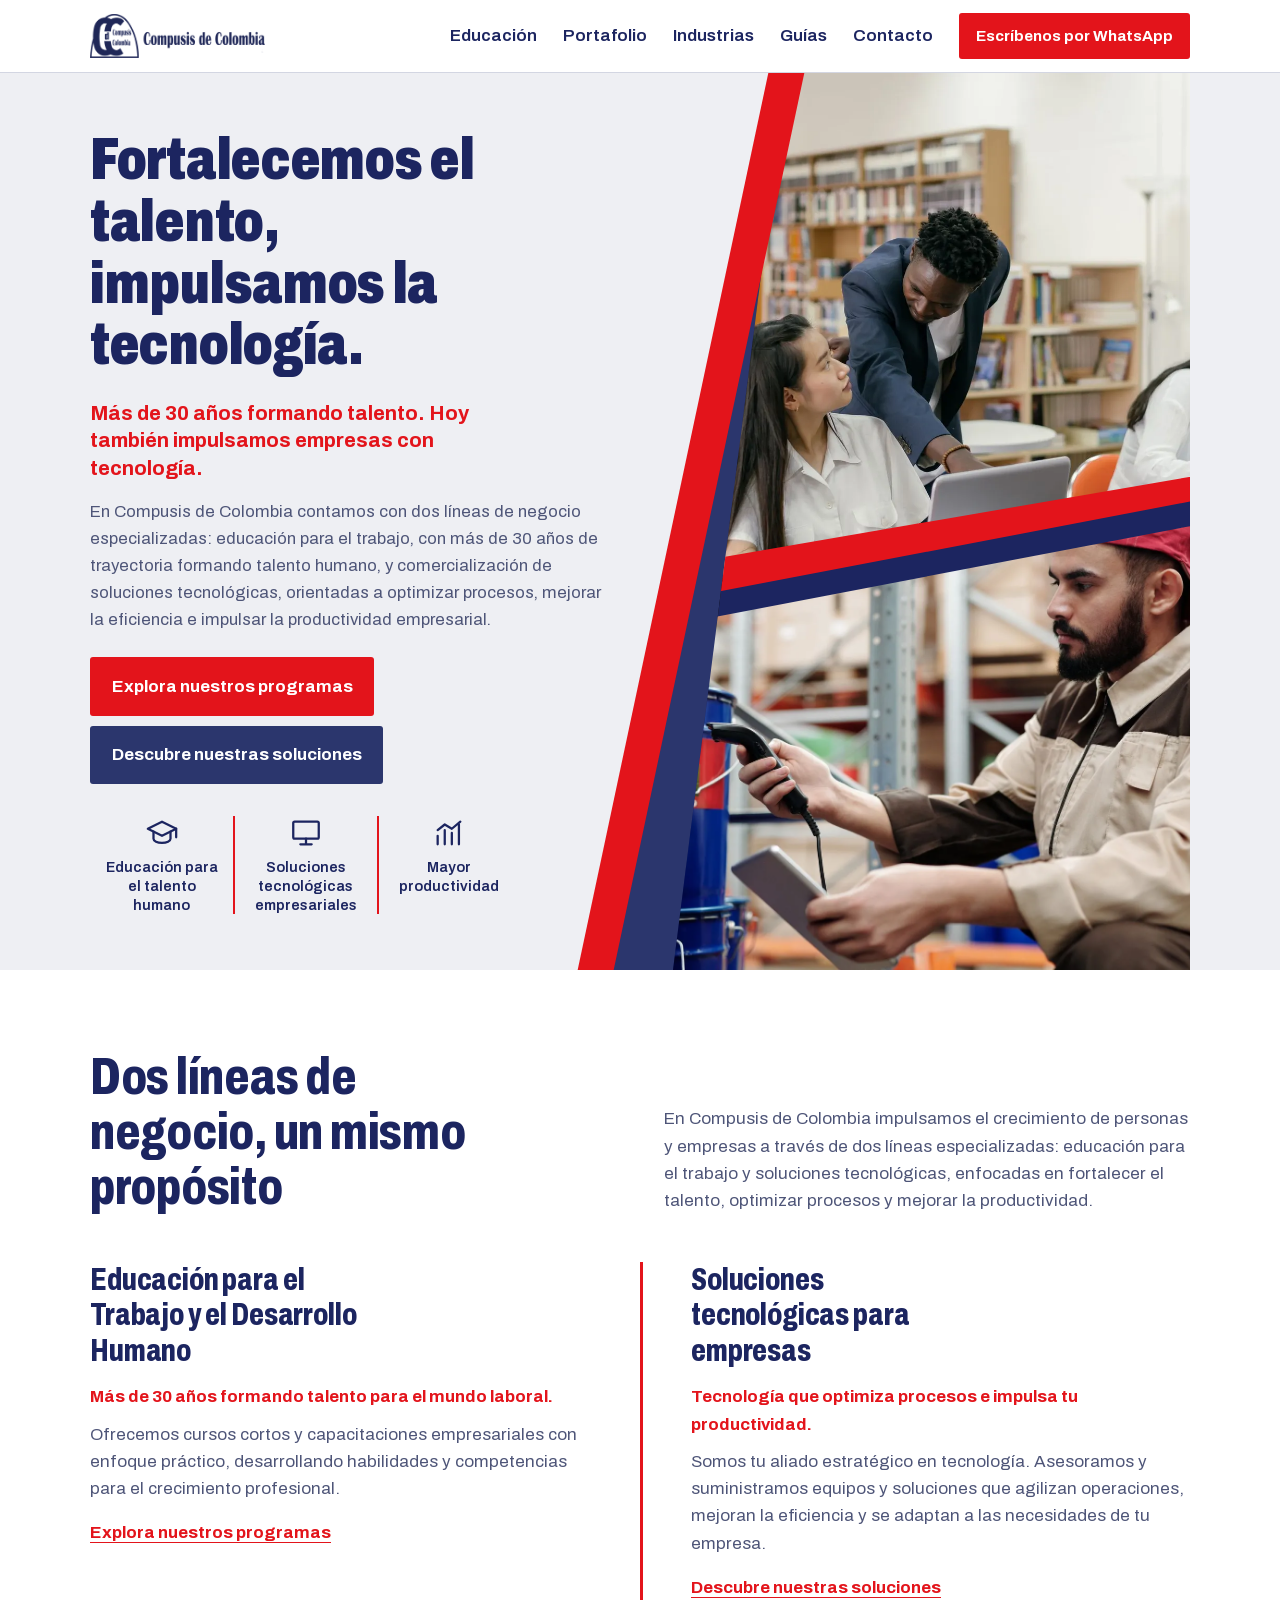
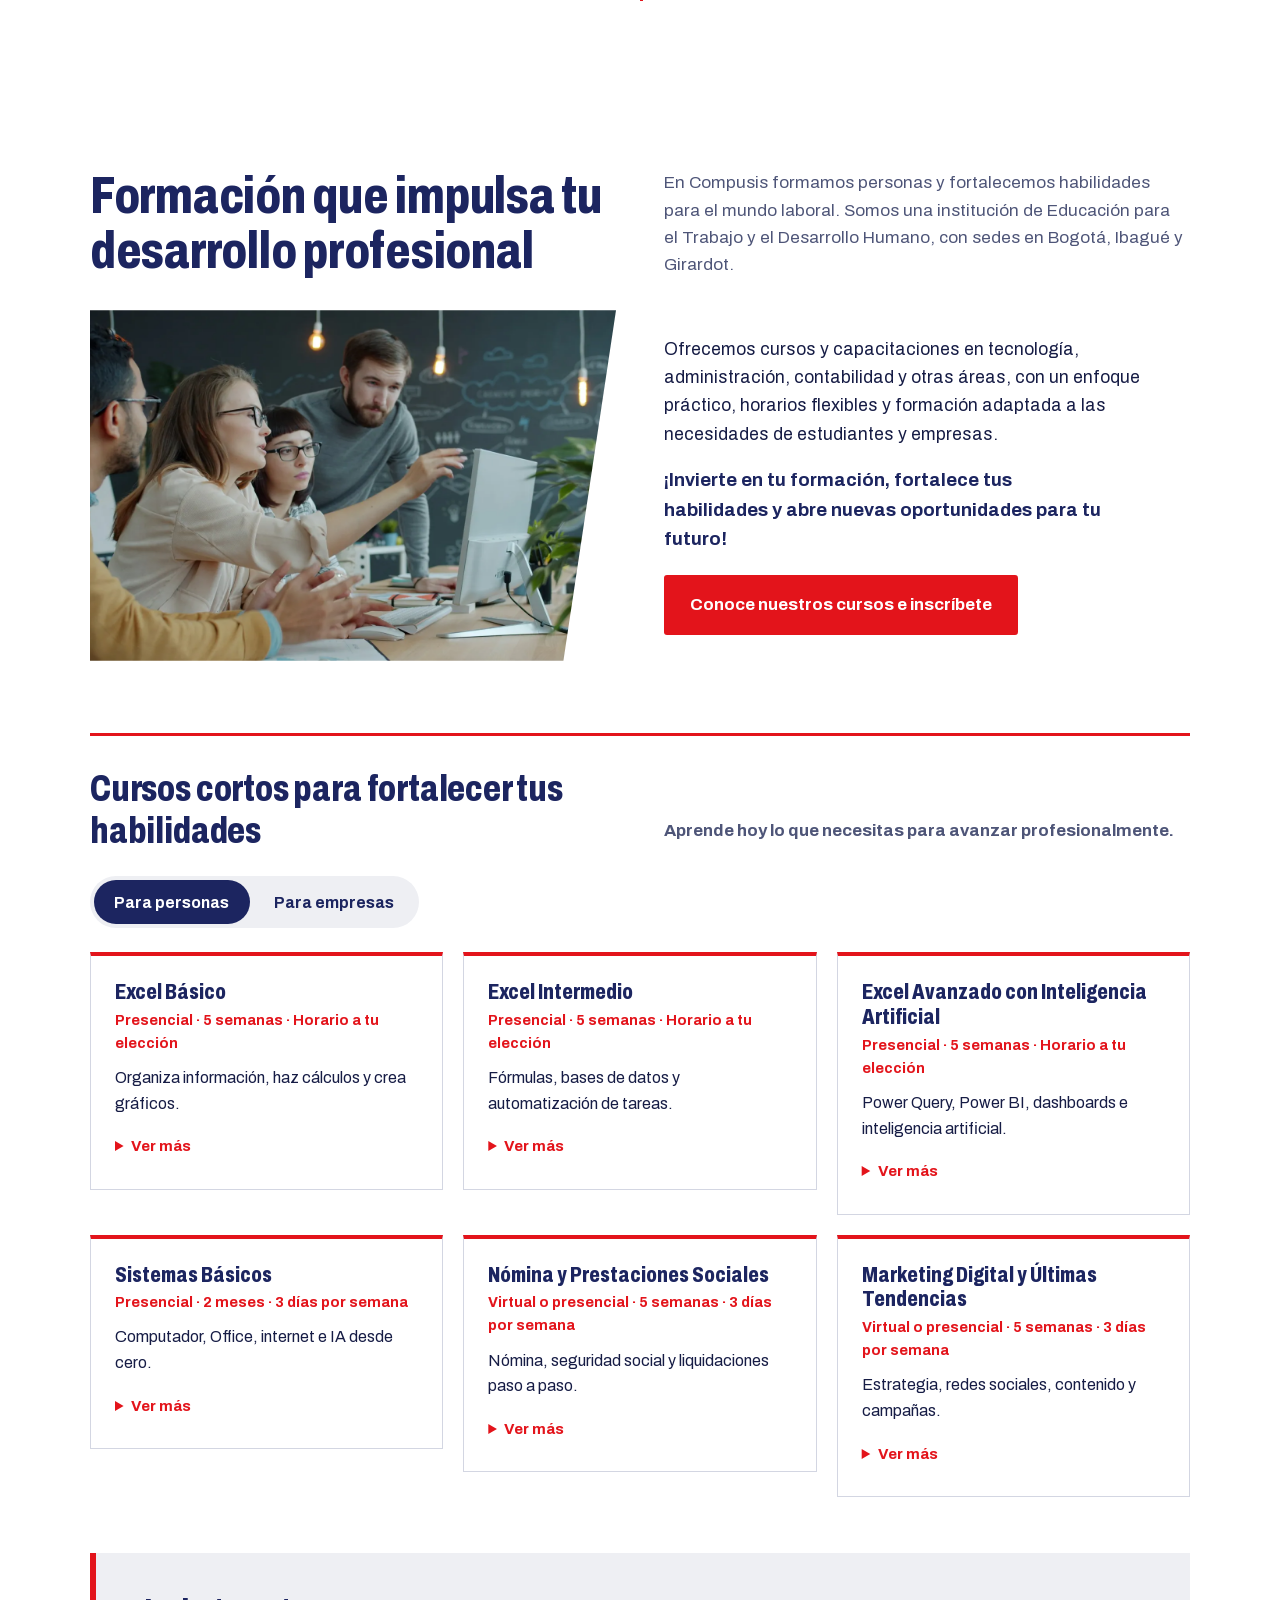
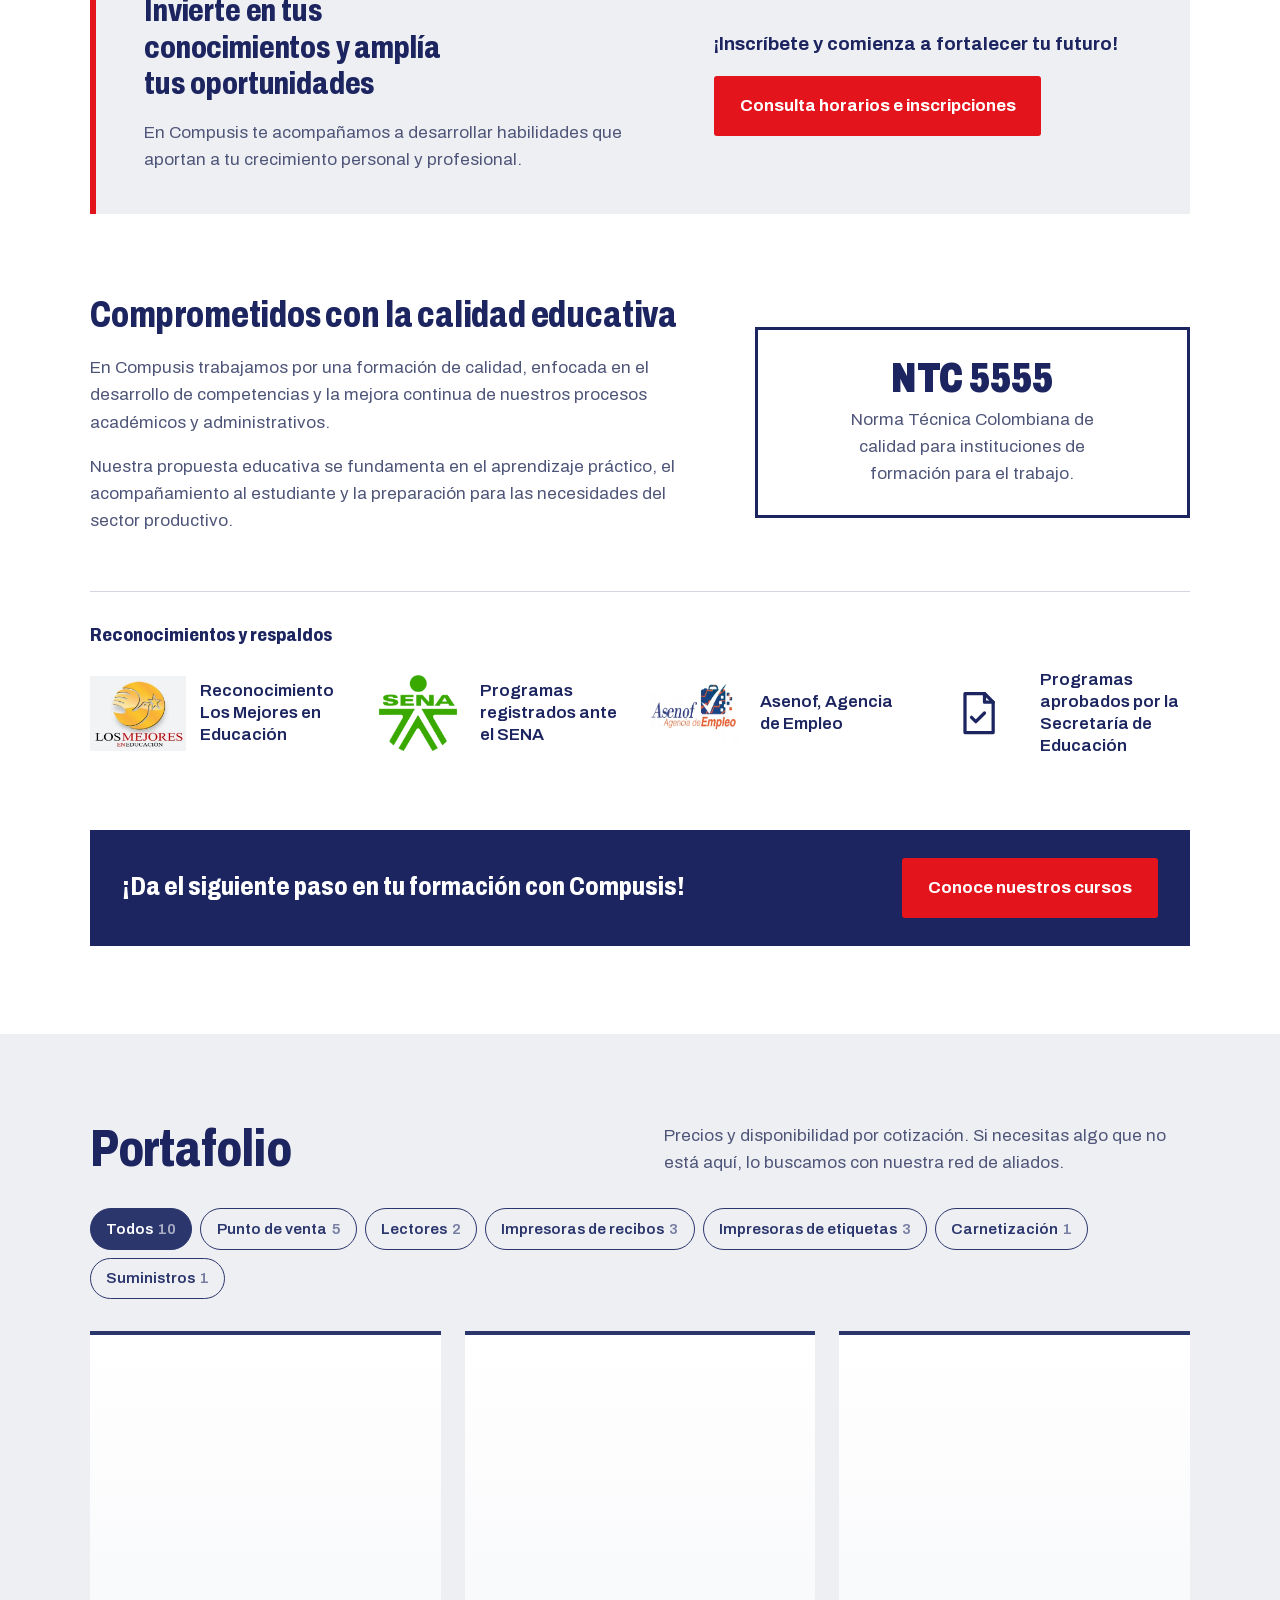
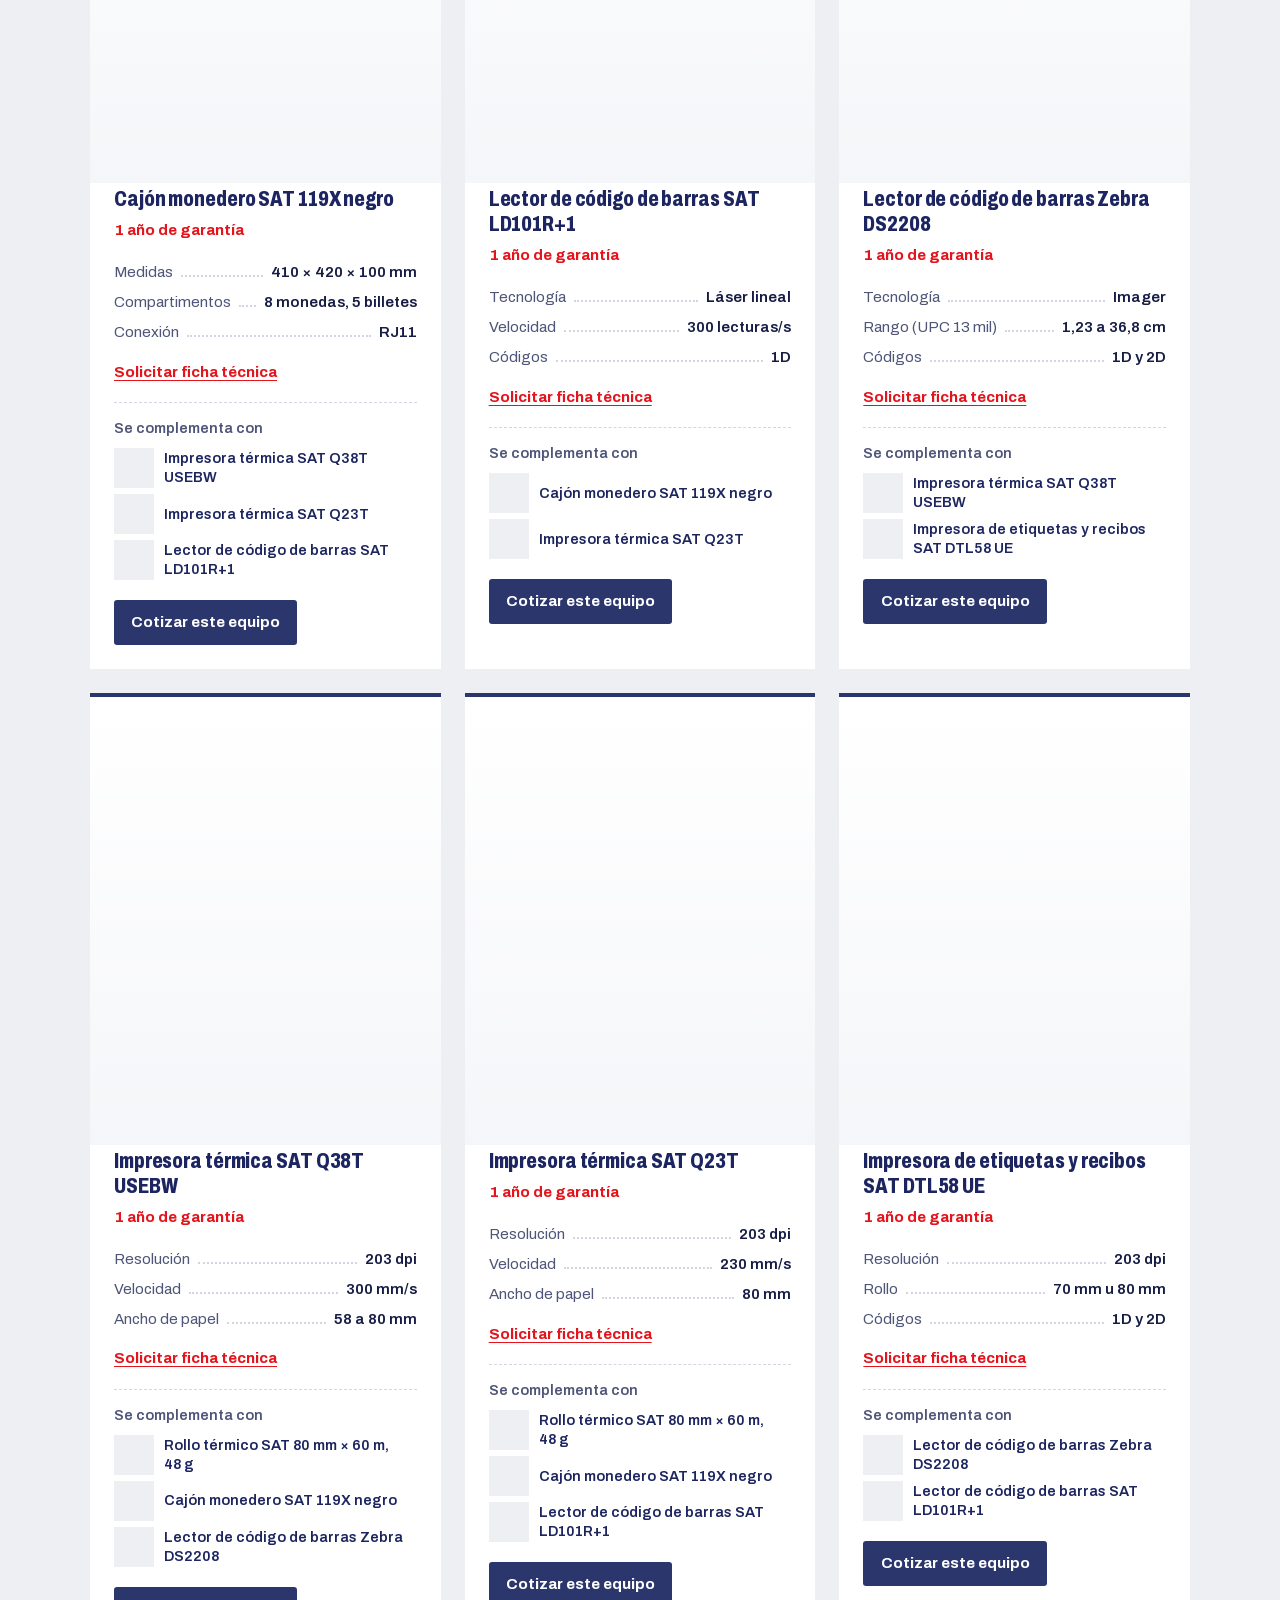
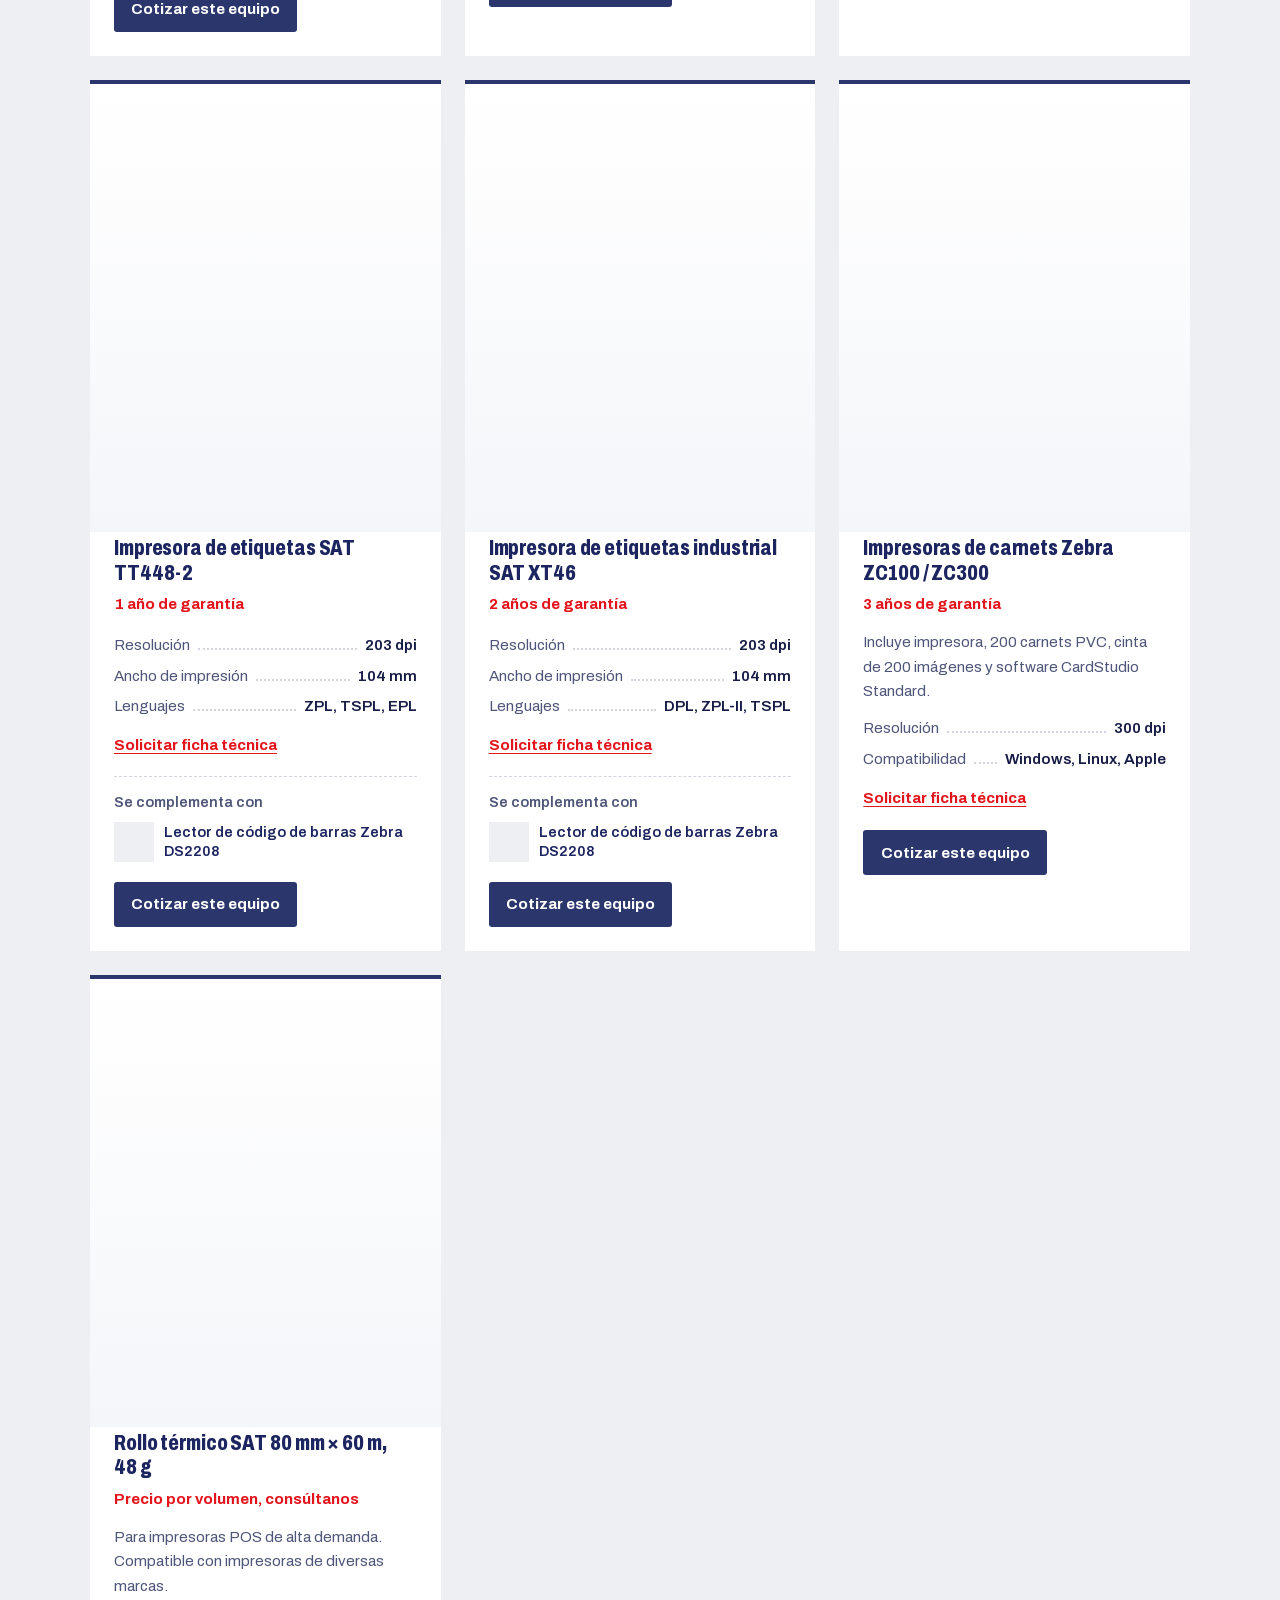
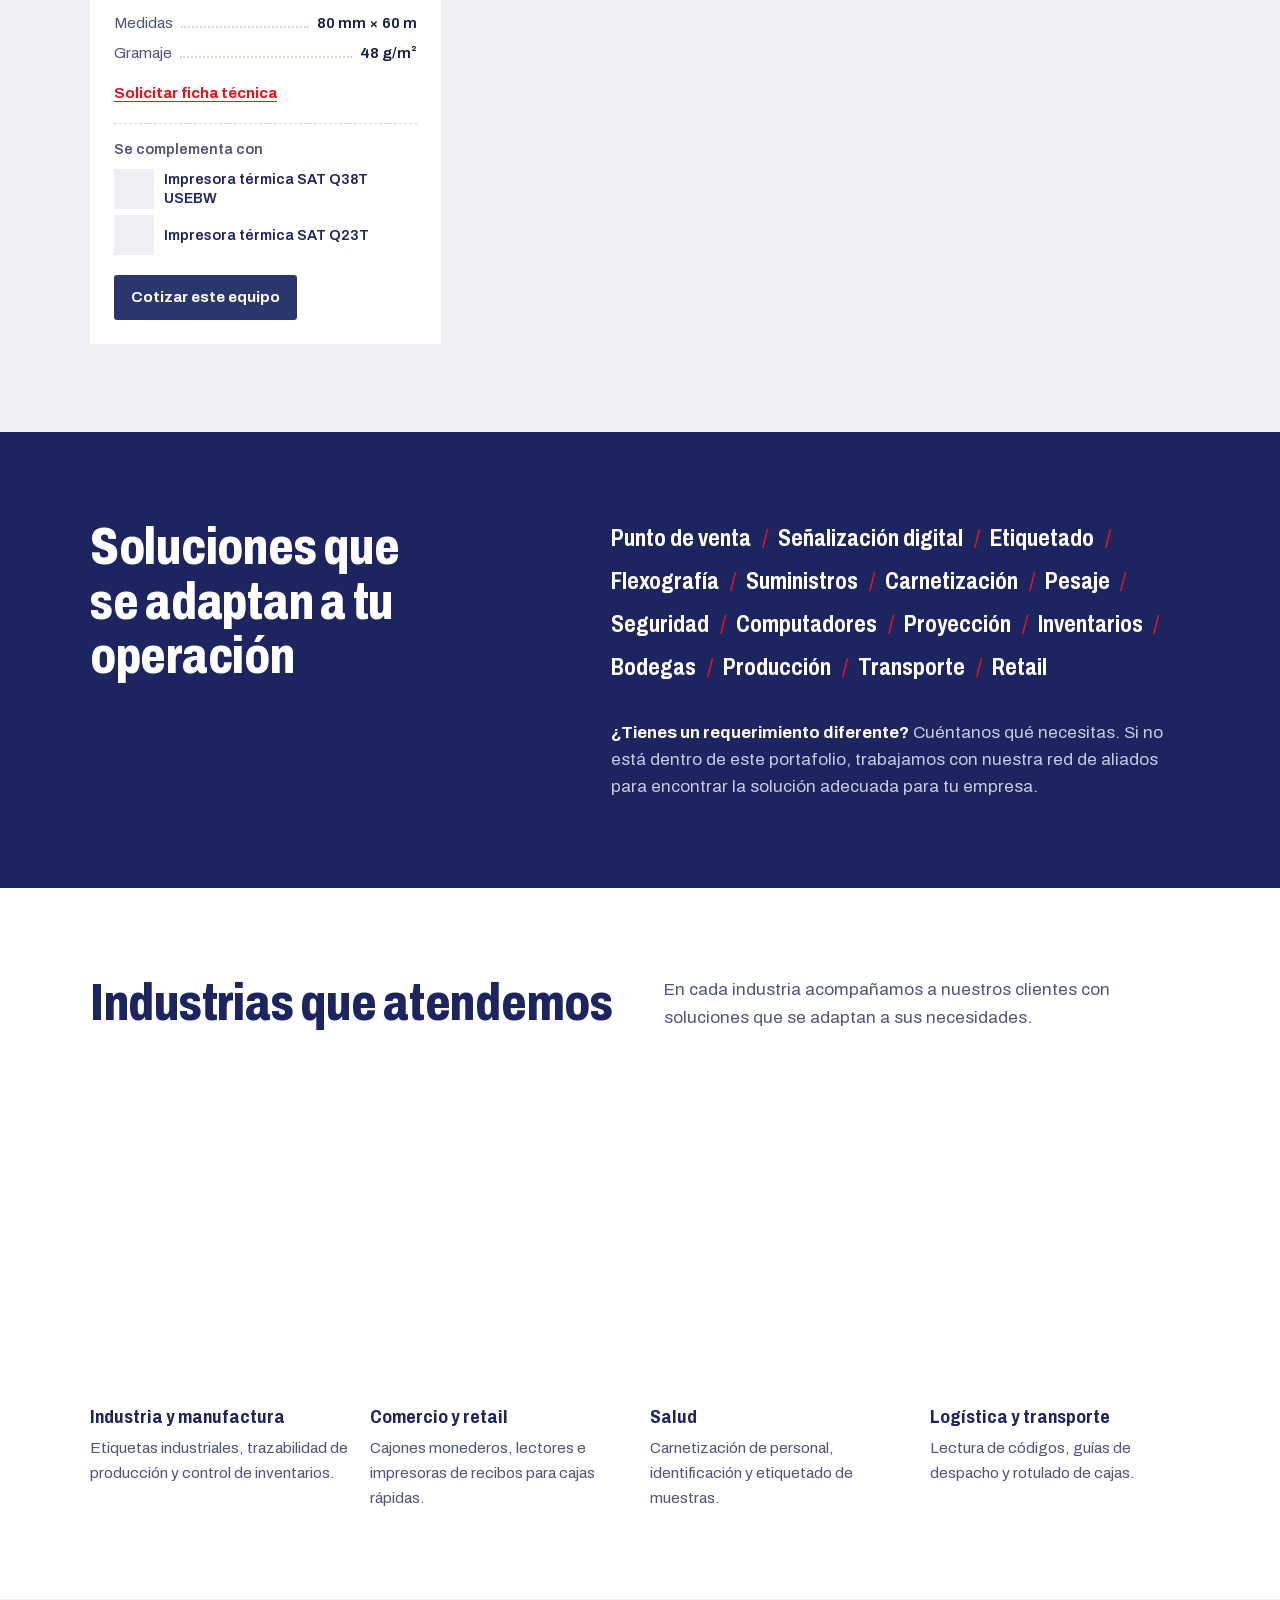
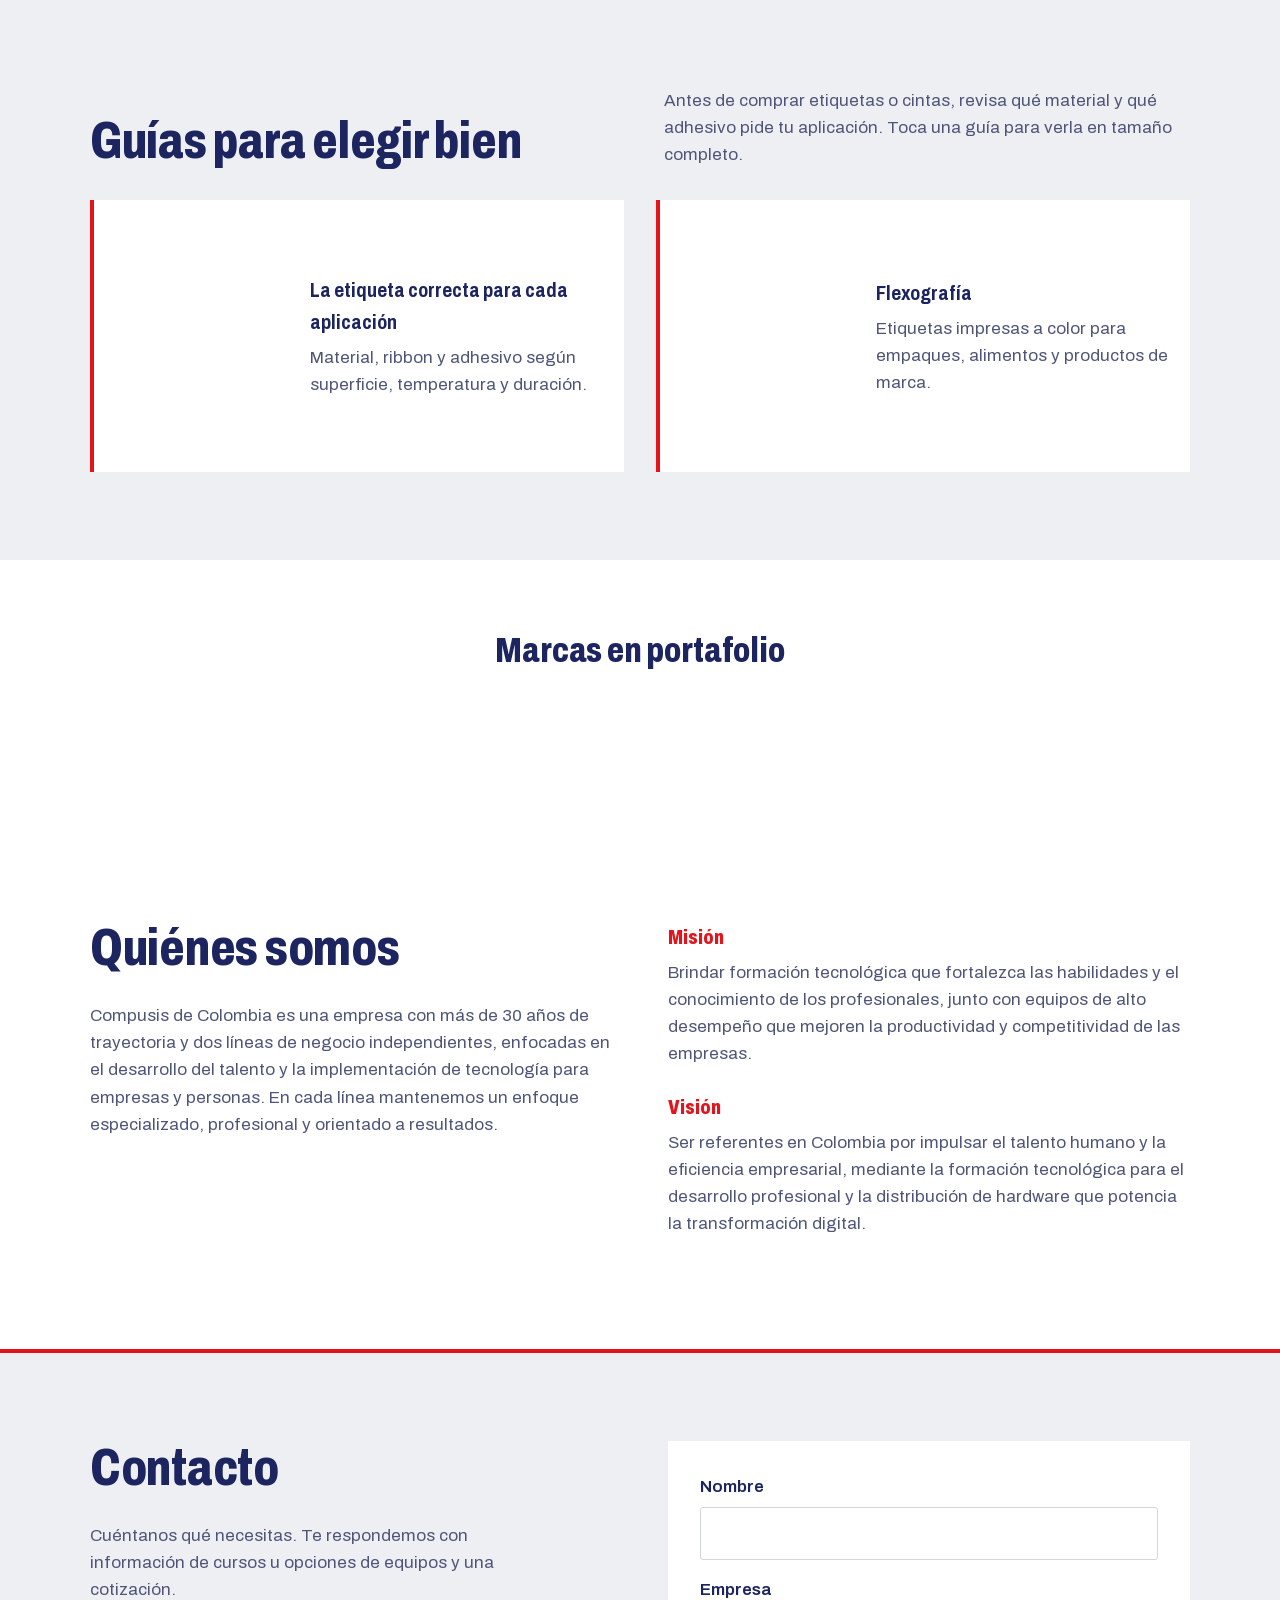
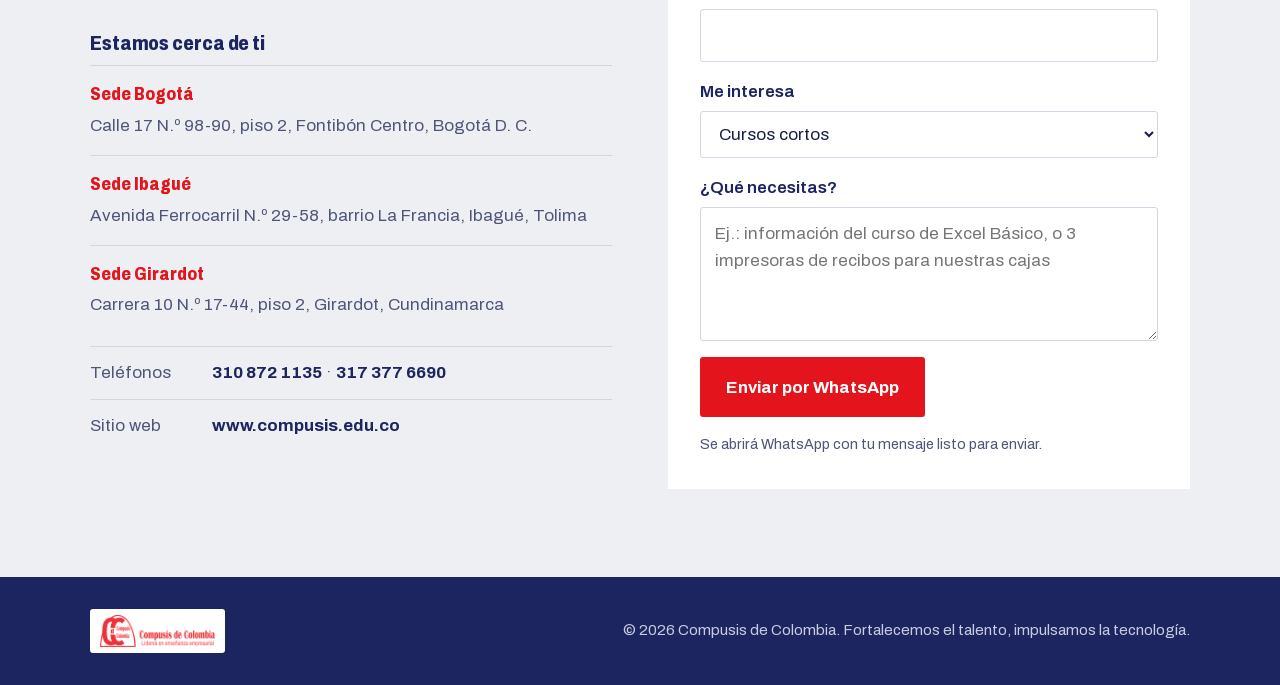
==== commit 051060ac: "Cursos de Excel: 5 semanas con horario a elección del estudiante Co-Authored-By: Claude Opus 5.5 <no" ====
--- a/index.html
+++ b/index.html
@@ -159,13 +159,13 @@
           <ul class="course-grid">
             <li class="course">
               <h4>Excel Básico</h4>
-              <p class="course-meta">Presencial · 5 sábados</p>
+              <p class="course-meta">Presencial · 5 semanas · Horario a tu elección</p>
               <p class="course-teaser">Organiza información, haz cálculos y crea gráficos.</p>
               <details>
                 <summary>Ver más</summary>
                 <div class="plan">
                   <p>Aprende a organizar información, realizar cálculos, aplicar formatos y crear gráficos en Excel. Desarrolla habilidades esenciales para trabajar con hojas de cálculo de manera práctica y eficiente.</p>
-                  <dl class="course-info"><div><dt>Modalidad</dt><dd>Presencial</dd></div><div><dt>Duración</dt><dd>5 sábados</dd></div><div><dt>Metodología</dt><dd>100% práctica</dd></div></dl>
+                  <dl class="course-info"><div><dt>Modalidad</dt><dd>Presencial</dd></div><div><dt>Duración</dt><dd>5 semanas</dd></div><div><dt>Horario</dt><dd>Lo eliges tú</dd></div><div><dt>Metodología</dt><dd>100% práctica</dd></div></dl>
                   <h5>¿Qué aprenderás?</h5>
                   <ul>
                     <li>Área de trabajo y manejo de información.</li>
@@ -179,13 +179,13 @@
             </li>
             <li class="course">
               <h4>Excel Intermedio</h4>
-              <p class="course-meta">Presencial · 5 sábados</p>
+              <p class="course-meta">Presencial · 5 semanas · Horario a tu elección</p>
               <p class="course-teaser">Fórmulas, bases de datos y automatización de tareas.</p>
               <details>
                 <summary>Ver más</summary>
                 <div class="plan">
                   <p>Optimiza tu trabajo con fórmulas, funciones, manejo de bases de datos y automatización de tareas. Fortalece tus conocimientos y aprovecha las herramientas de Excel para trabajar con mayor productividad.</p>
-                  <dl class="course-info"><div><dt>Modalidad</dt><dd>Presencial</dd></div><div><dt>Duración</dt><dd>5 sábados</dd></div><div><dt>Metodología</dt><dd>100% práctica</dd></div></dl>
+                  <dl class="course-info"><div><dt>Modalidad</dt><dd>Presencial</dd></div><div><dt>Duración</dt><dd>5 semanas</dd></div><div><dt>Horario</dt><dd>Lo eliges tú</dd></div><div><dt>Metodología</dt><dd>100% práctica</dd></div></dl>
                   <h5>¿Qué aprenderás?</h5>
                   <ul>
                     <li>Fórmulas y funciones.</li>
@@ -199,13 +199,13 @@
             </li>
             <li class="course">
               <h4>Excel Avanzado con Inteligencia Artificial</h4>
-              <p class="course-meta">Presencial · 5 sábados</p>
+              <p class="course-meta">Presencial · 5 semanas · Horario a tu elección</p>
               <p class="course-teaser">Power Query, Power BI, dashboards e inteligencia artificial.</p>
               <details>
                 <summary>Ver más</summary>
                 <div class="plan">
                   <p>Lleva el análisis de datos a otro nivel. Aprende a utilizar funciones avanzadas, Power Query, Power BI, dashboards y herramientas de inteligencia artificial para optimizar procesos y generar información útil para la toma de decisiones.</p>
-                  <dl class="course-info"><div><dt>Modalidad</dt><dd>Presencial</dd></div><div><dt>Duración</dt><dd>5 sábados</dd></div><div><dt>Metodología</dt><dd>100% práctica</dd></div></dl>
+                  <dl class="course-info"><div><dt>Modalidad</dt><dd>Presencial</dd></div><div><dt>Duración</dt><dd>5 semanas</dd></div><div><dt>Horario</dt><dd>Lo eliges tú</dd></div><div><dt>Metodología</dt><dd>100% práctica</dd></div></dl>
                   <h5>¿Qué aprenderás?</h5>
                   <ul>
                     <li>Manejo e interpretación de datos.</li>
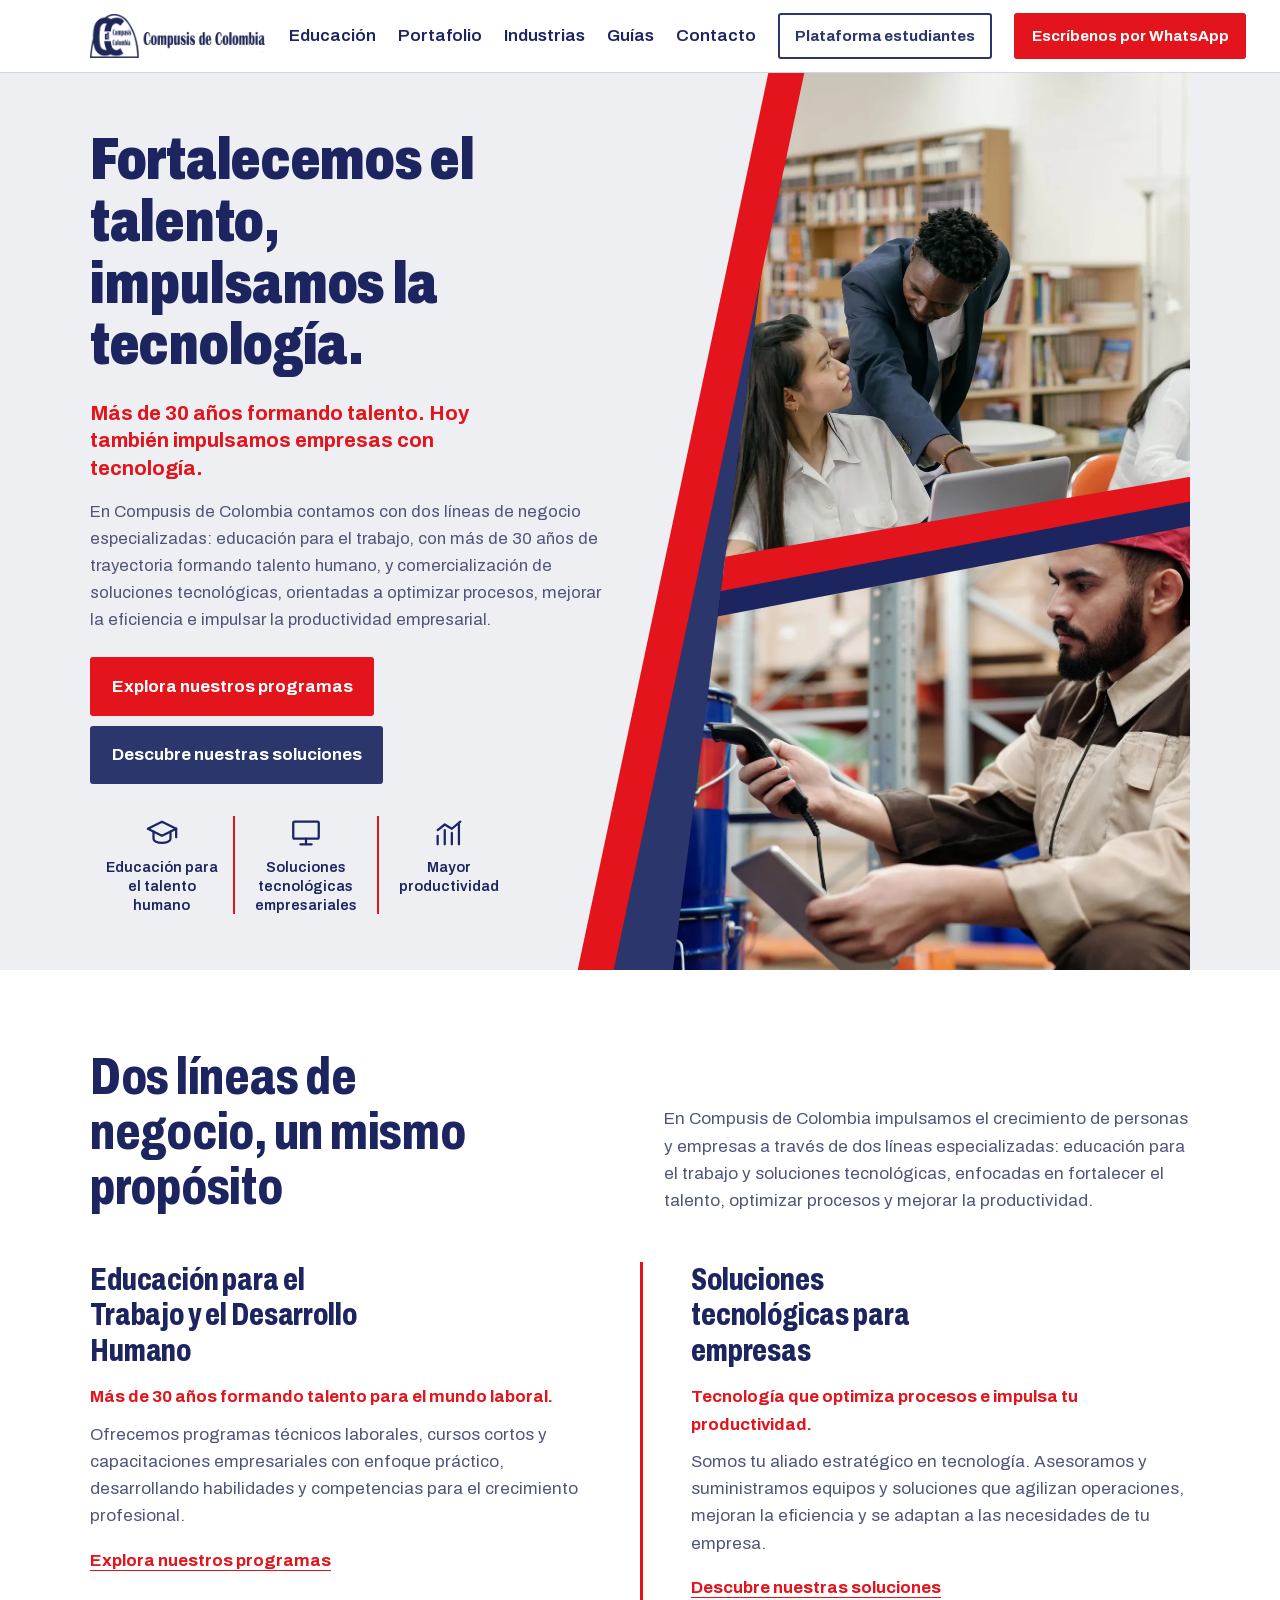
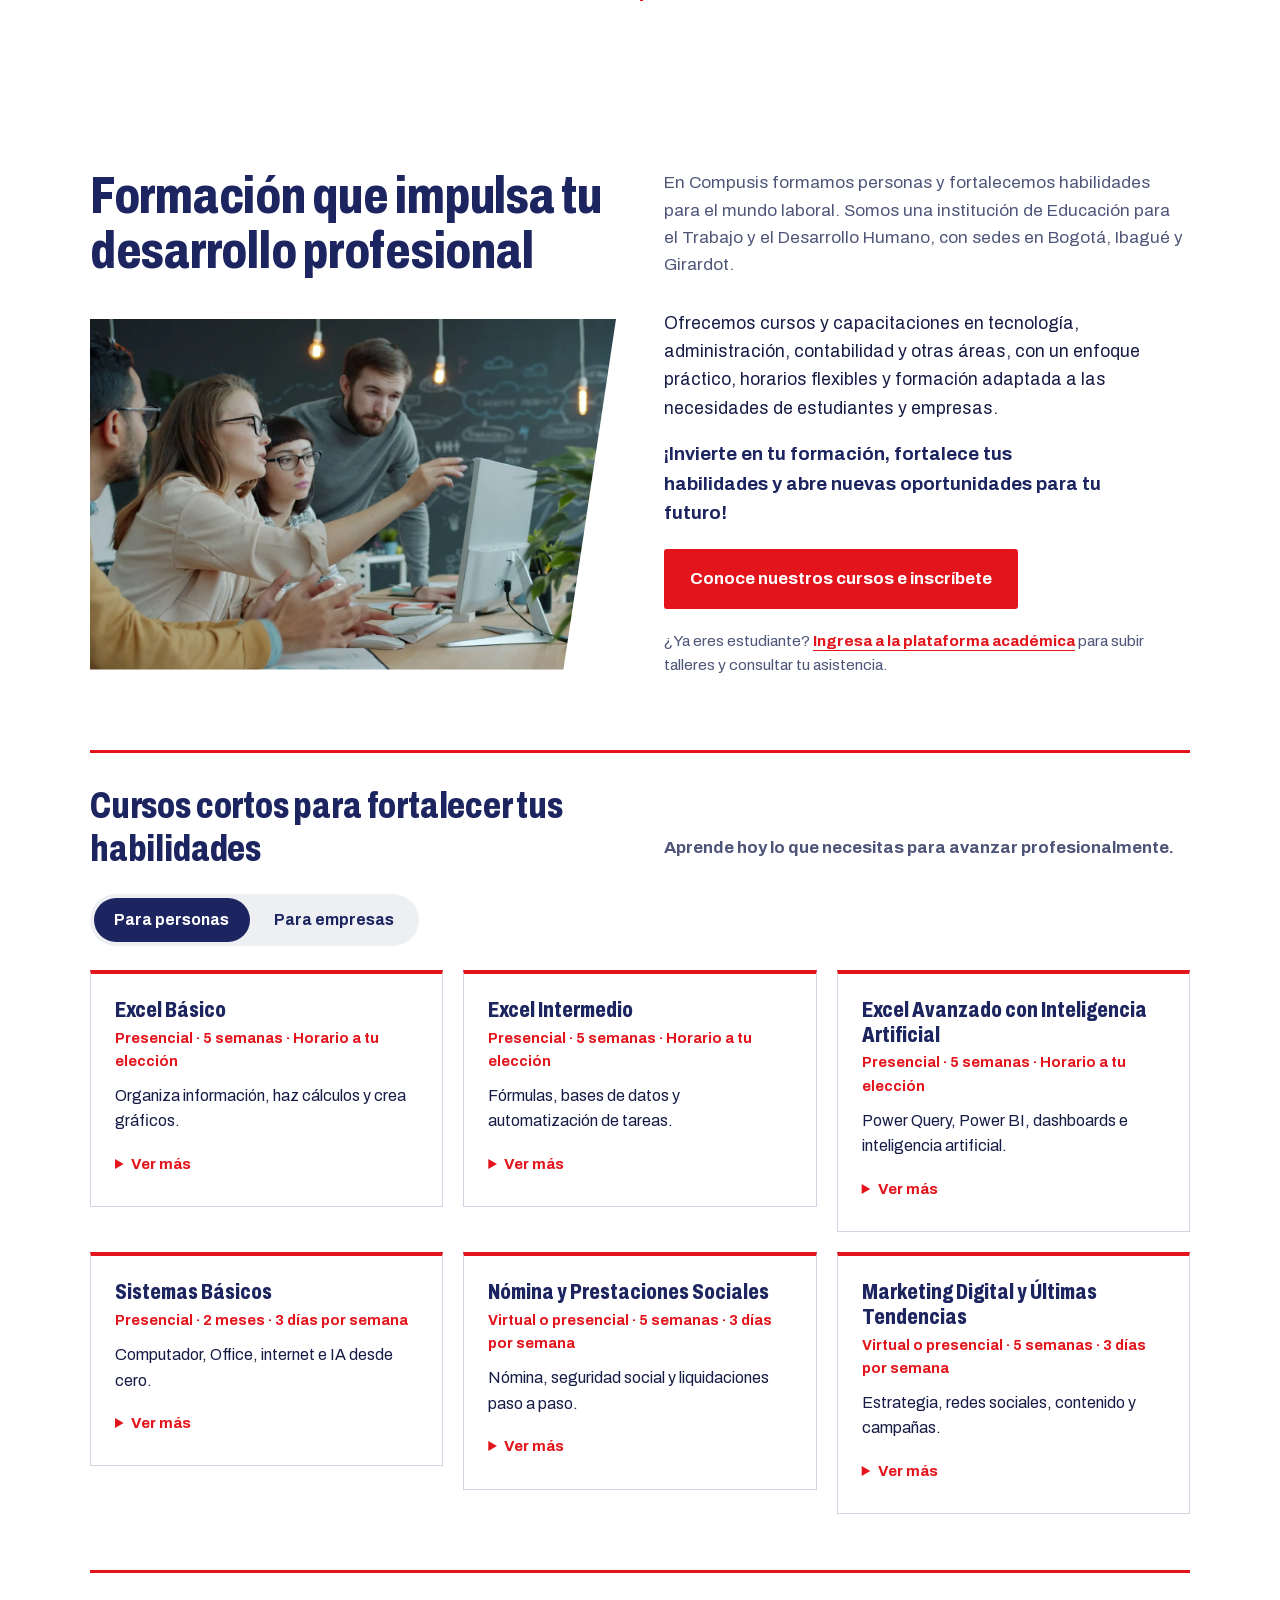
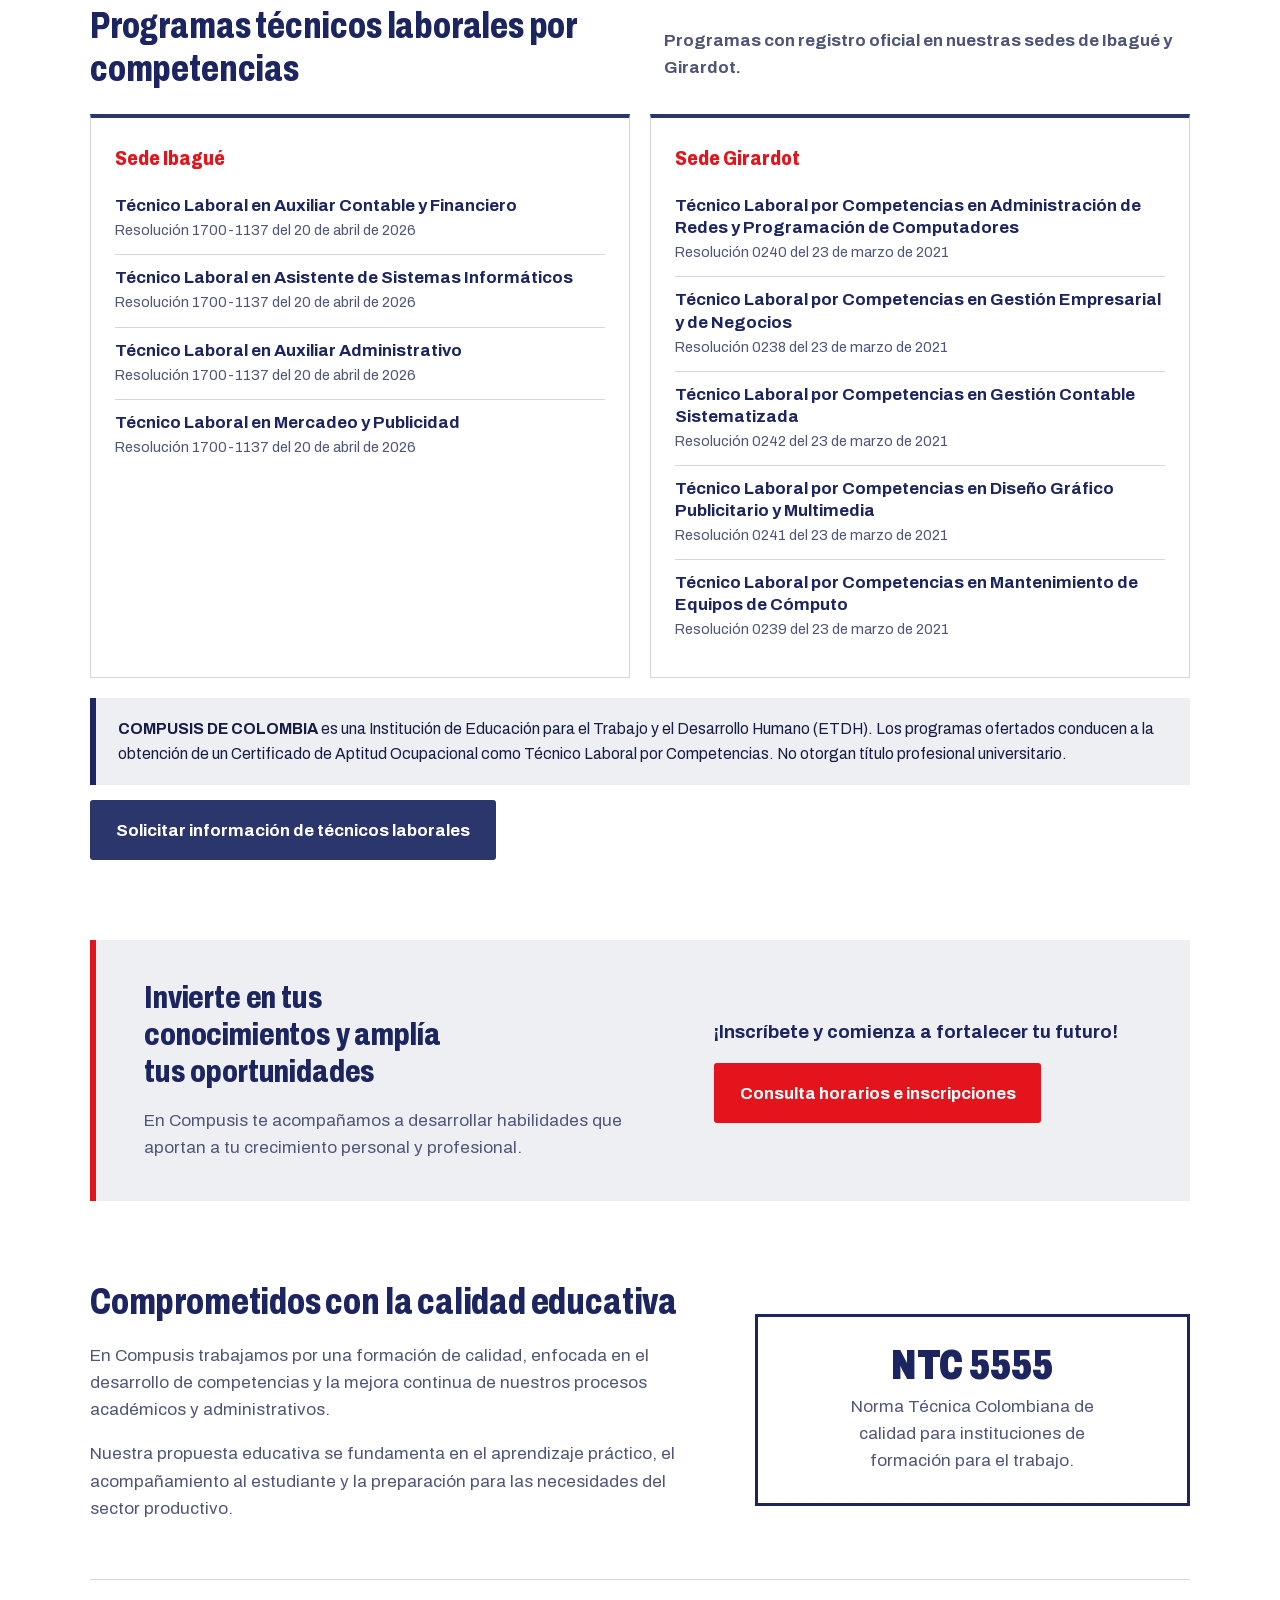
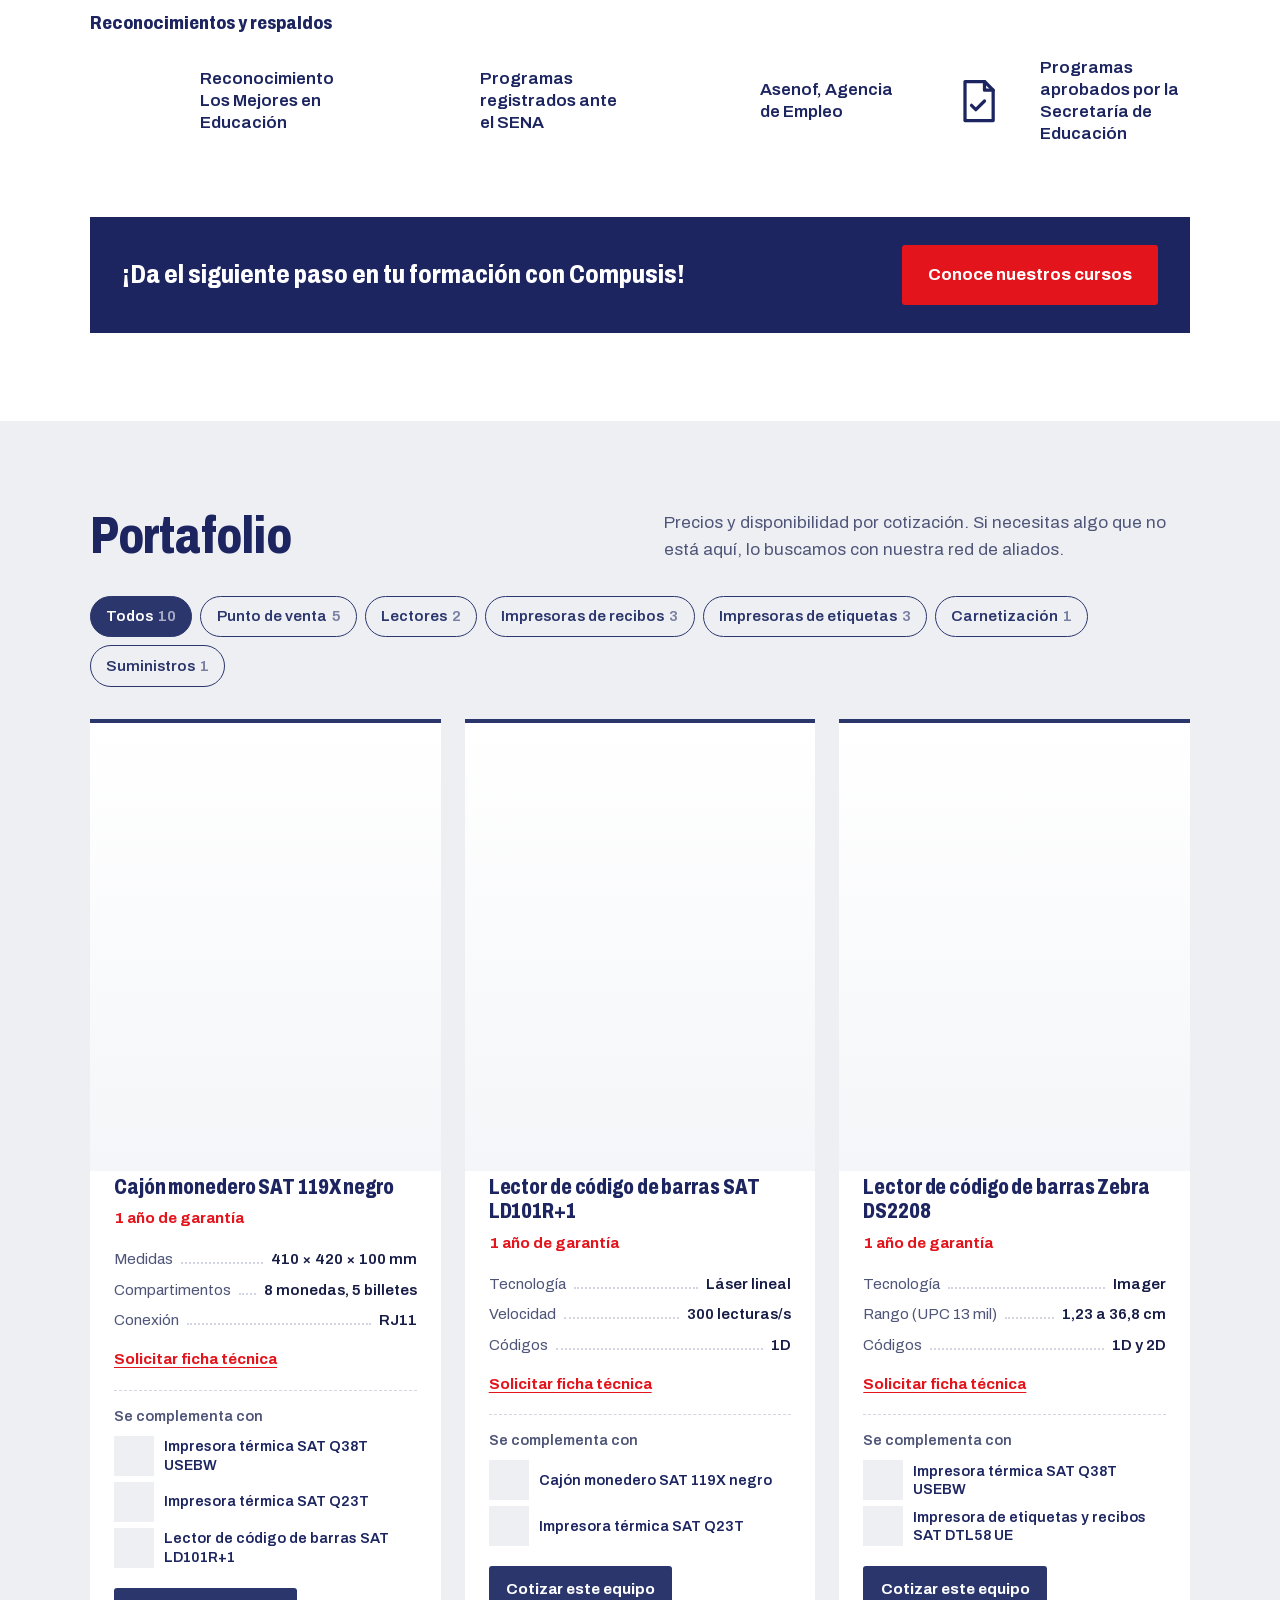
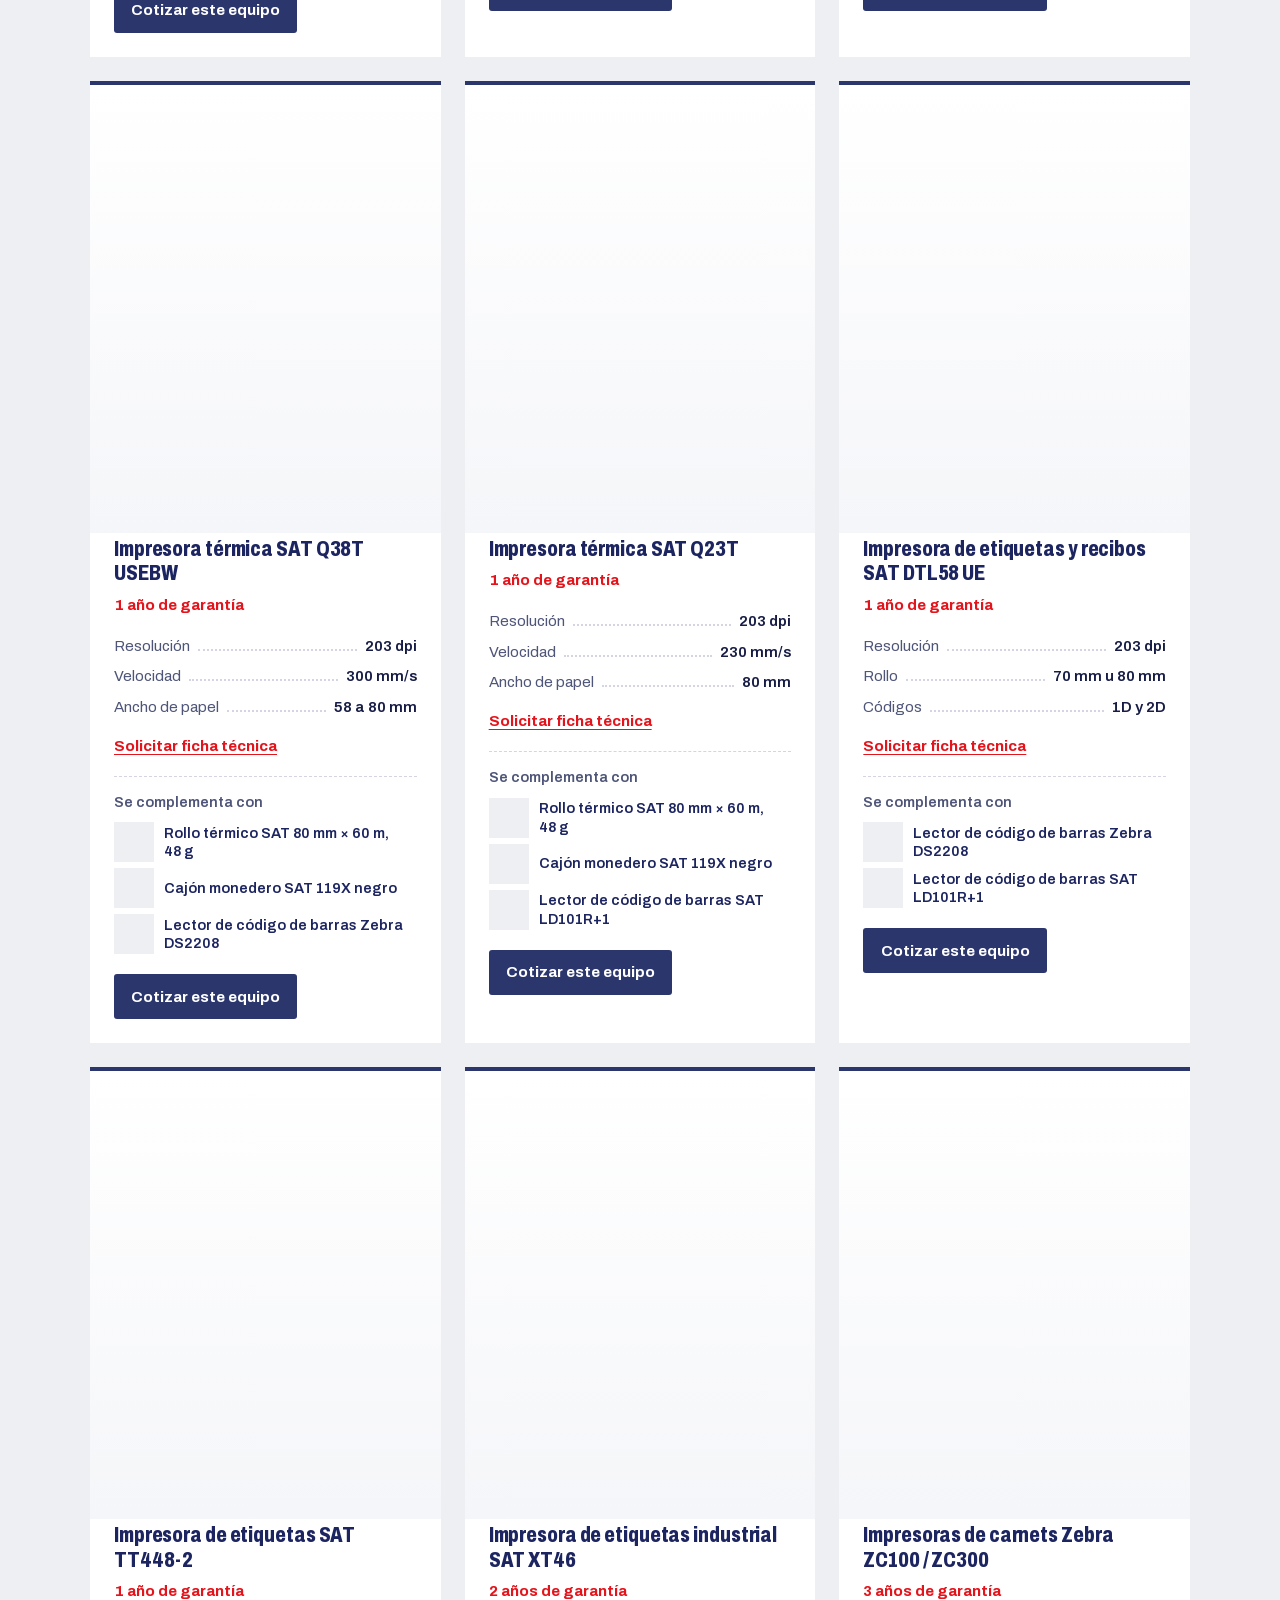
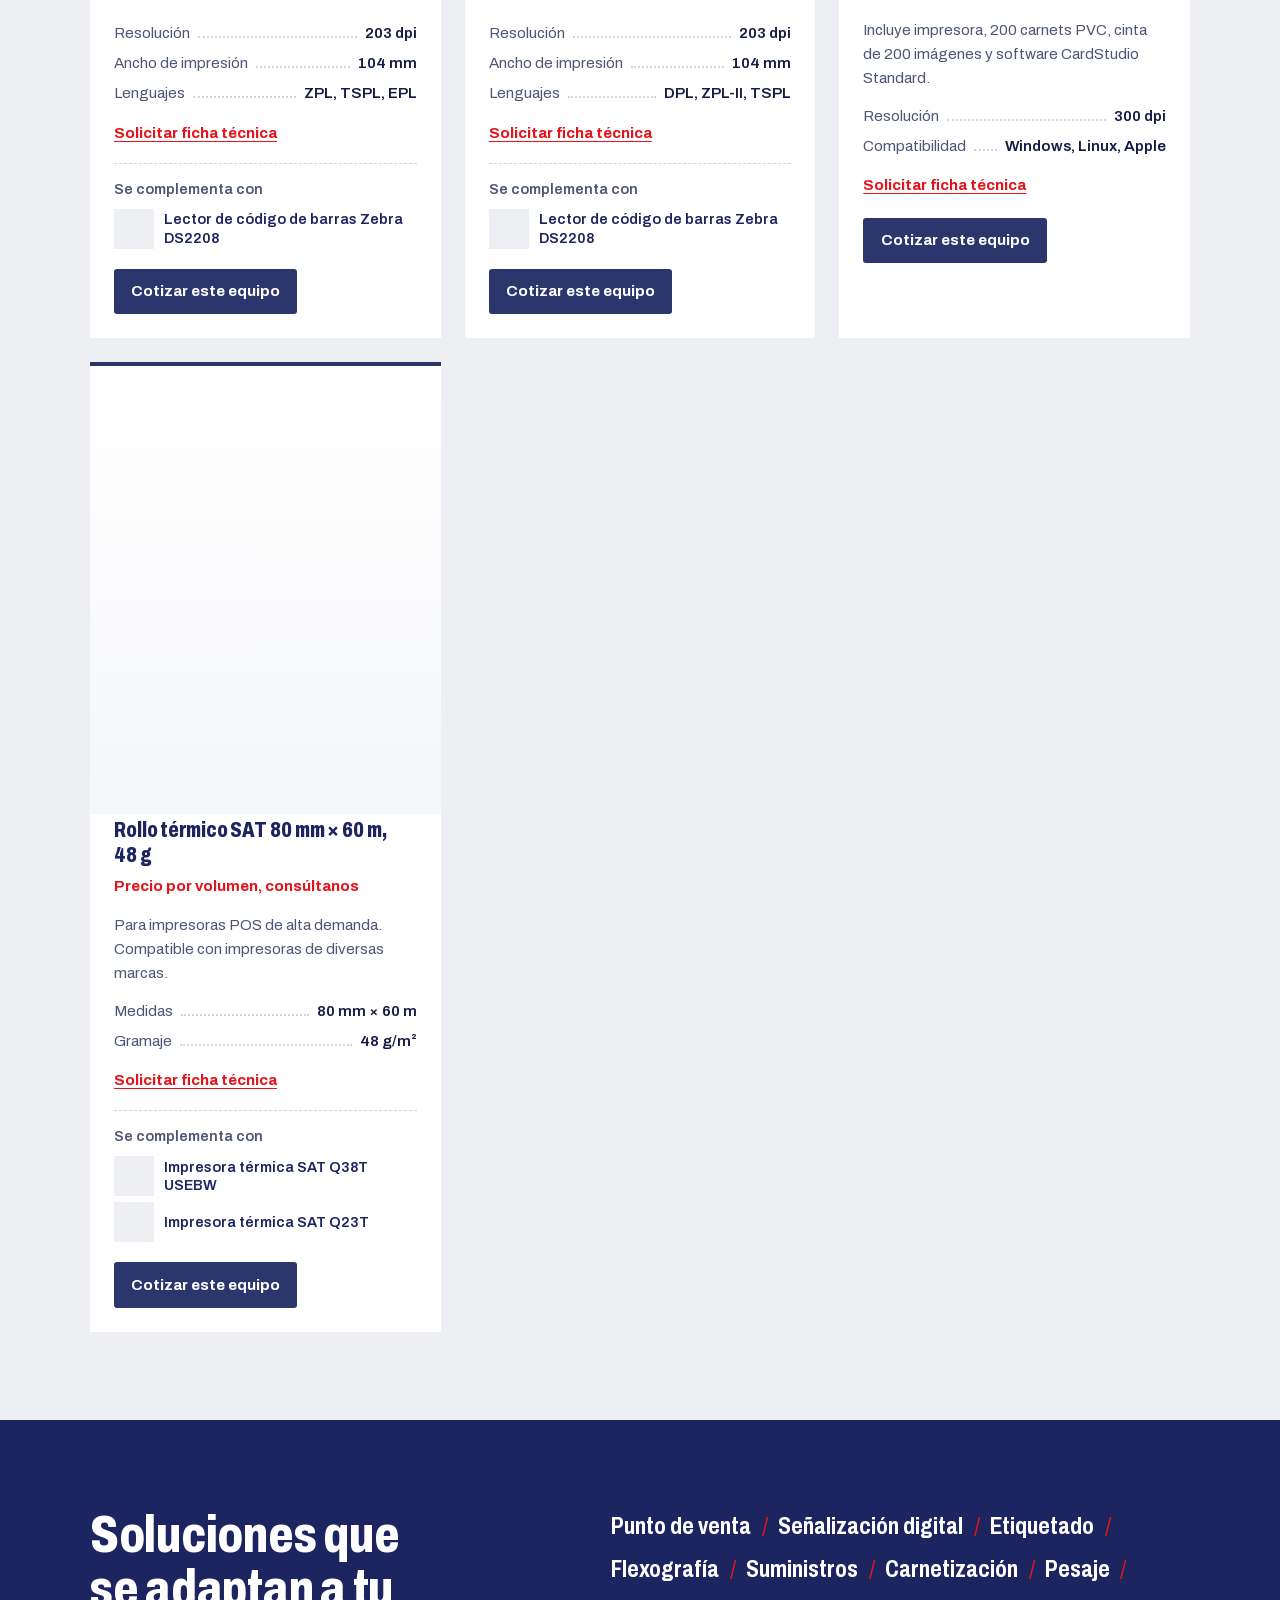
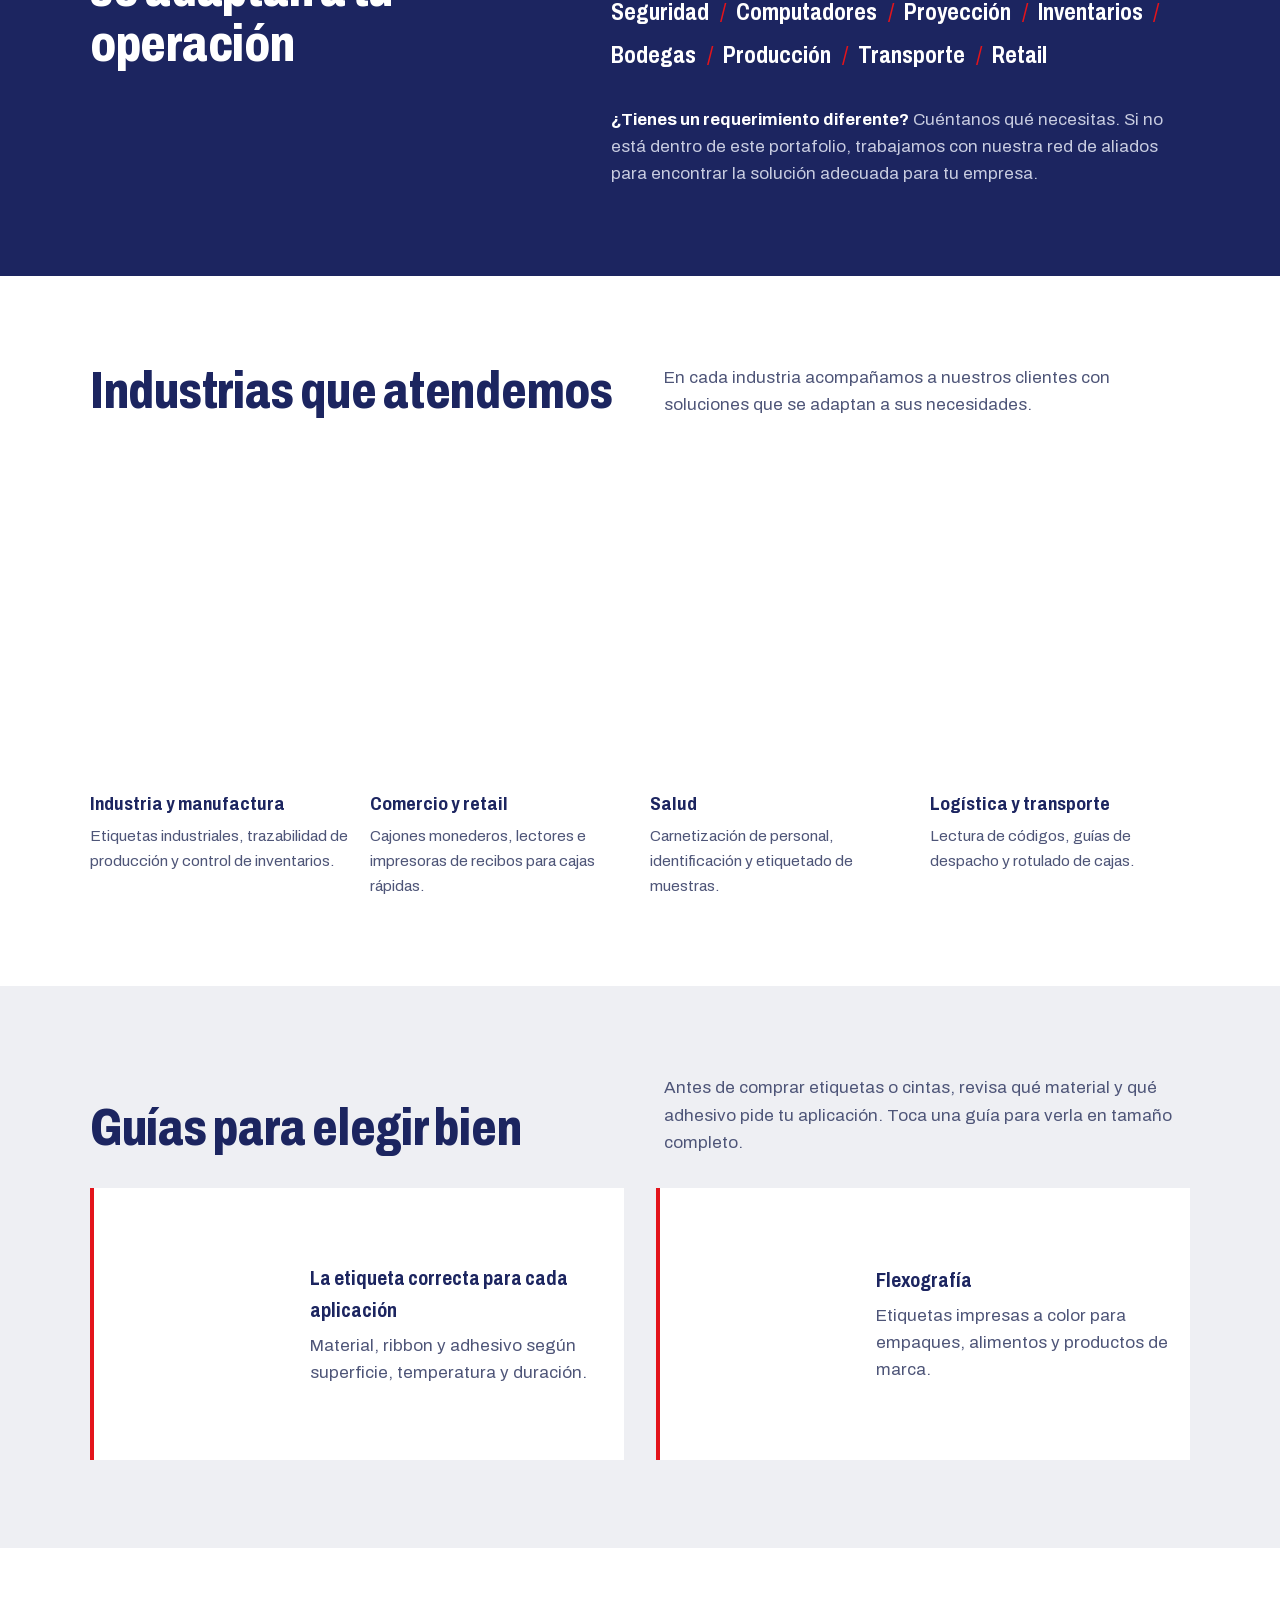
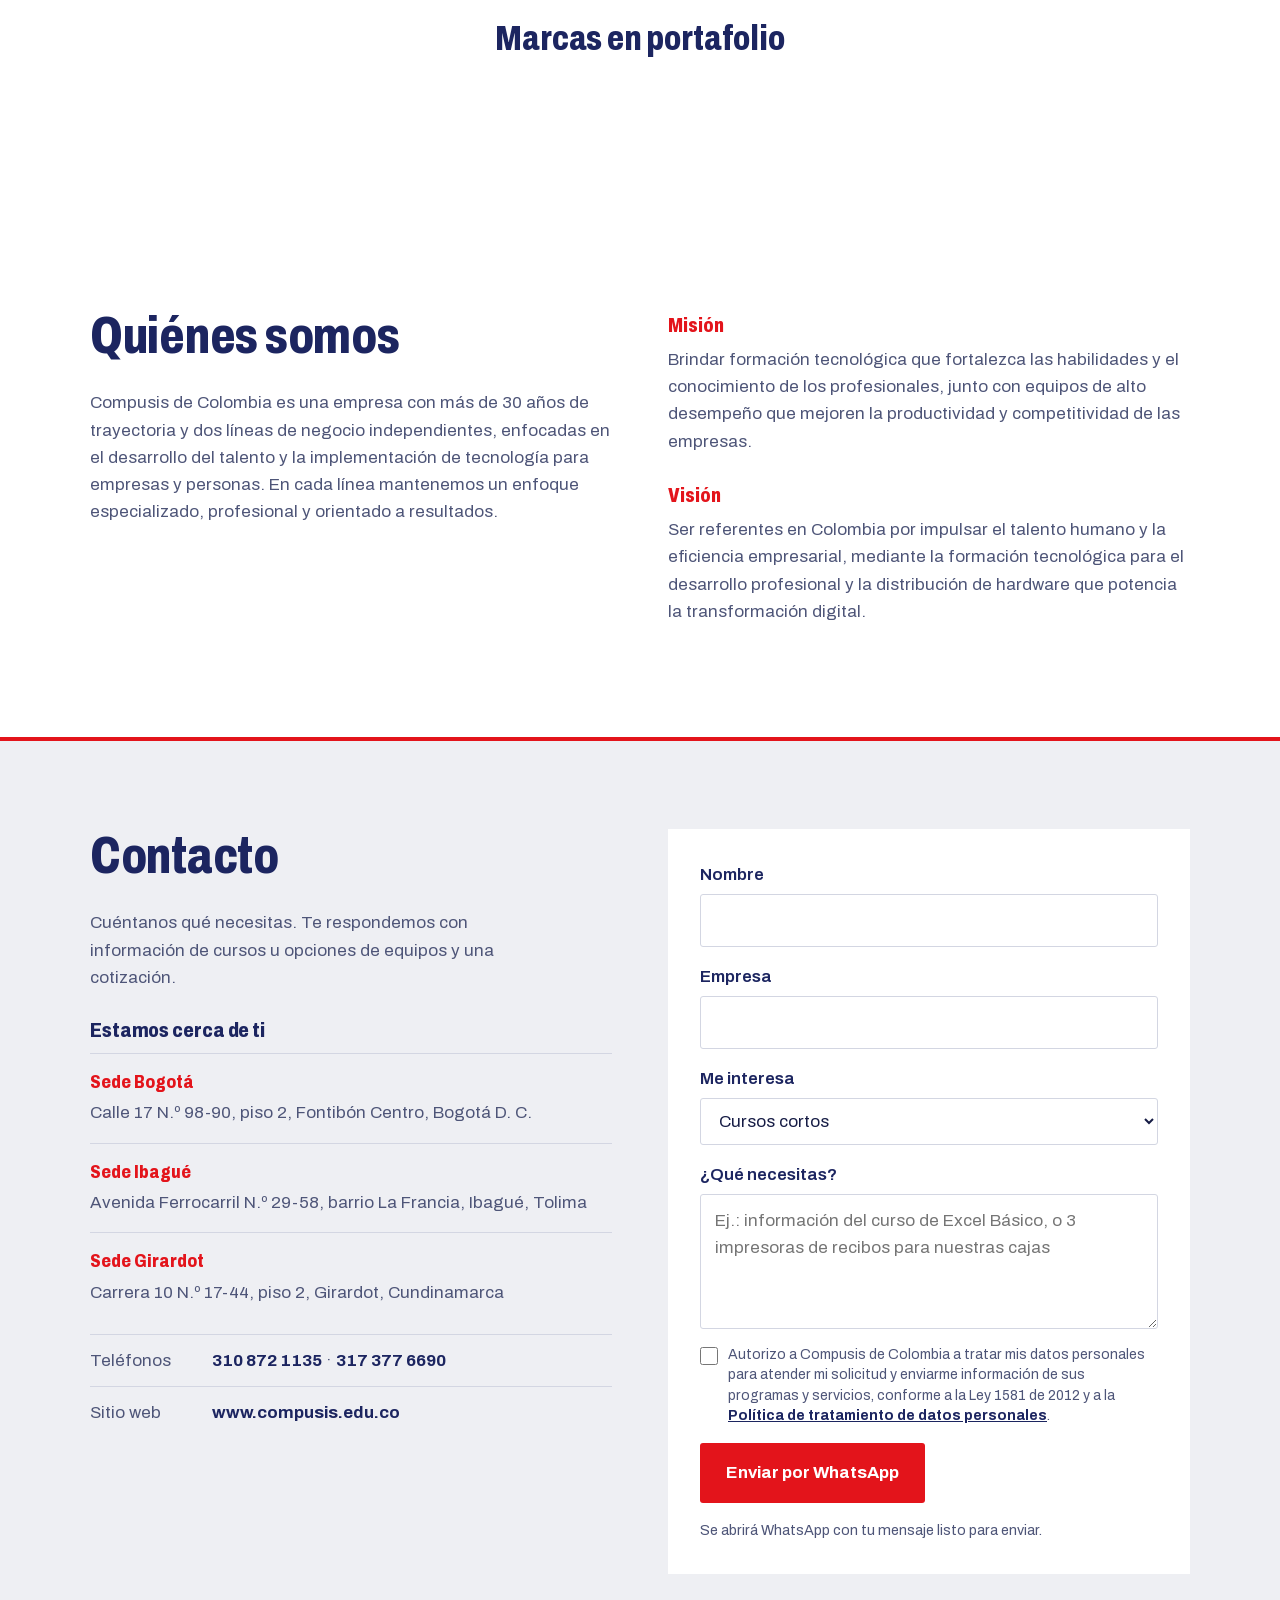
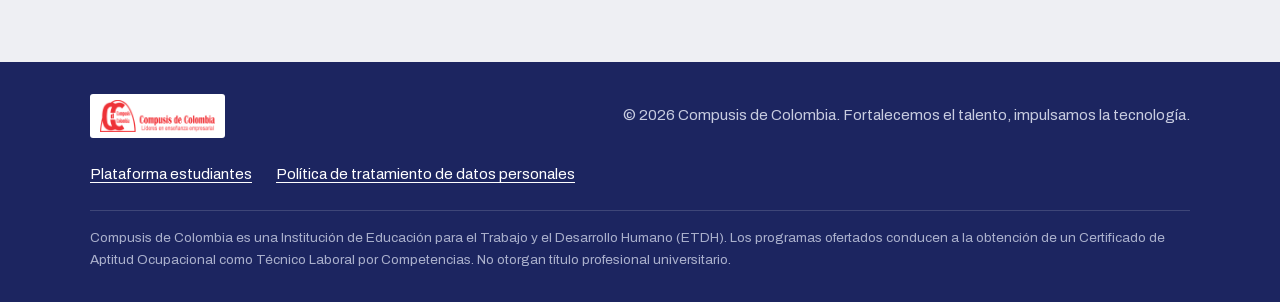
==== commit 2d88986f: "Plataforma estudiantes, técnicos laborales con resoluciones, nota ETDH y política de datos Co-Author" ====
--- a/index.html
+++ b/index.html
@@ -6,7 +6,7 @@
   <meta http-equiv="Content-Security-Policy" content="default-src 'self'; script-src 'self'; style-src 'self'; img-src 'self'; font-src 'self'; connect-src 'none'; object-src 'none'; frame-src 'none'; base-uri 'self'; form-action 'none'; upgrade-insecure-requests">
   <meta name="referrer" content="strict-origin-when-cross-origin">
   <title>Compusis de Colombia | Educación para el trabajo y soluciones tecnológicas</title>
-  <meta name="description" content="Más de 30 años formando talento: cursos cortos y capacitación empresarial en Bogotá, Ibagué y Girardot. Soluciones tecnológicas para empresas.">
+  <meta name="description" content="Más de 30 años formando talento: técnicos laborales, cursos cortos y capacitación empresarial en Bogotá, Ibagué y Girardot. Soluciones tecnológicas para empresas.">
   <link rel="canonical" href="https://santizamb.github.io/compusis/">
   <meta name="theme-color" content="#2b366d">
   <meta property="og:type" content="website">
@@ -58,6 +58,7 @@
         <a href="#industrias">Industrias</a>
         <a href="#guias">Guías</a>
         <a href="#contacto">Contacto</a>
+        <a class="btn btn-ghost btn-sm" href="https://site2.q10.com/login?ReturnUrl=%2F&amp;aplentId=e5a3adba-d8db-4343-bf0a-eb21a2a2d727" target="_blank" rel="noopener">Plataforma estudiantes</a>
         <a class="btn btn-red btn-sm" href="https://wa.me/573108721135" target="_blank" rel="noopener">Escríbenos por WhatsApp</a>
       </nav>
     </div>
@@ -115,7 +116,7 @@
         <div class="line">
           <h3>Educación para el Trabajo y el Desarrollo Humano</h3>
           <p class="line-tag">Más de 30 años formando talento para el mundo laboral.</p>
-          <p>Ofrecemos cursos cortos y capacitaciones empresariales con enfoque práctico, desarrollando habilidades y competencias para el crecimiento profesional.</p>
+          <p>Ofrecemos programas técnicos laborales, cursos cortos y capacitaciones empresariales con enfoque práctico, desarrollando habilidades y competencias para el crecimiento profesional.</p>
           <a href="#educacion" class="text-link">Explora nuestros programas</a>
         </div>
         <div class="line">
@@ -141,6 +142,7 @@
             <p class="intro-text">Ofrecemos cursos y capacitaciones en tecnología, administración, contabilidad y otras áreas, con un enfoque práctico, horarios flexibles y formación adaptada a las necesidades de estudiantes y empresas.</p>
             <p class="intro-cta">¡Invierte en tu formación, fortalece tus habilidades y abre nuevas oportunidades para tu futuro!</p>
             <a class="btn btn-red" target="_blank" rel="noopener" href="https://wa.me/573108721135?text=Hola%20Compusis%2C%20quiero%20conocer%20sus%20cursos%20e%20inscribirme">Conoce nuestros cursos e inscríbete</a>
+            <p class="student-access">¿Ya eres estudiante? <a class="text-link" href="https://site2.q10.com/login?ReturnUrl=%2F&amp;aplentId=e5a3adba-d8db-4343-bf0a-eb21a2a2d727" target="_blank" rel="noopener">Ingresa a la plataforma académica</a> para subir talleres y consultar tu asistencia.</p>
           </div>
         </div>
 
@@ -303,6 +305,35 @@
           </div>
         </div>
 
+        <!-- Técnicos laborales -->
+        <div class="subhead" id="tecnicos">
+          <h3>Programas técnicos laborales por competencias</h3>
+          <p class="subhead-tag">Programas con registro oficial en nuestras sedes de Ibagué y Girardot.</p>
+        </div>
+        <div class="tech-programs">
+          <div class="tech-campus">
+            <h4>Sede Ibagué</h4>
+            <ul class="tech-list">
+              <li><span>Técnico Laboral en Auxiliar Contable y Financiero</span><small>Resolución 1700-1137 del 20 de abril de 2026</small></li>
+              <li><span>Técnico Laboral en Asistente de Sistemas Informáticos</span><small>Resolución 1700-1137 del 20 de abril de 2026</small></li>
+              <li><span>Técnico Laboral en Auxiliar Administrativo</span><small>Resolución 1700-1137 del 20 de abril de 2026</small></li>
+              <li><span>Técnico Laboral en Mercadeo y Publicidad</span><small>Resolución 1700-1137 del 20 de abril de 2026</small></li>
+            </ul>
+          </div>
+          <div class="tech-campus">
+            <h4>Sede Girardot</h4>
+            <ul class="tech-list">
+              <li><span>Técnico Laboral por Competencias en Administración de Redes y Programación de Computadores</span><small>Resolución 0240 del 23 de marzo de 2021</small></li>
+              <li><span>Técnico Laboral por Competencias en Gestión Empresarial y de Negocios</span><small>Resolución 0238 del 23 de marzo de 2021</small></li>
+              <li><span>Técnico Laboral por Competencias en Gestión Contable Sistematizada</span><small>Resolución 0242 del 23 de marzo de 2021</small></li>
+              <li><span>Técnico Laboral por Competencias en Diseño Gráfico Publicitario y Multimedia</span><small>Resolución 0241 del 23 de marzo de 2021</small></li>
+              <li><span>Técnico Laboral por Competencias en Mantenimiento de Equipos de Cómputo</span><small>Resolución 0239 del 23 de marzo de 2021</small></li>
+            </ul>
+          </div>
+        </div>
+        <p class="etdh-note"><strong>COMPUSIS DE COLOMBIA</strong> es una Institución de Educación para el Trabajo y el Desarrollo Humano (ETDH). Los programas ofertados conducen a la obtención de un Certificado de Aptitud Ocupacional como Técnico Laboral por Competencias. No otorgan título profesional universitario.</p>
+        <a class="btn btn-navy tech-cta" target="_blank" rel="noopener" href="https://wa.me/573108721135?text=Hola%20Compusis%2C%20quiero%20informaci%C3%B3n%20sobre%20los%20programas%20t%C3%A9cnicos%20laborales">Solicitar información de técnicos laborales</a>
+
         <div class="closing">
           <div>
             <h3>Invierte en tus conocimientos y amplía tus oportunidades</h3>
@@ -466,6 +497,7 @@
           <label>Me interesa
             <select name="interes">
               <option>Cursos cortos</option>
+              <option>Programas técnicos laborales</option>
               <option>Capacitación para mi empresa</option>
               <option>Equipos y soluciones tecnológicas</option>
             </select>
@@ -473,6 +505,10 @@
           <label>¿Qué necesitas?
             <textarea name="mensaje" rows="4" required placeholder="Ej.: información del curso de Excel Básico, o 3 impresoras de recibos para nuestras cajas"></textarea>
           </label>
+          <label class="consent">
+            <input type="checkbox" name="autorizo" required>
+            <span>Autorizo a Compusis de Colombia a tratar mis datos personales para atender mi solicitud y enviarme información de sus programas y servicios, conforme a la Ley 1581 de 2012 y a la <a href="privacidad.html" target="_blank">Política de tratamiento de datos personales</a>.</span>
+          </label>
           <button class="btn btn-red" type="submit">Enviar por WhatsApp</button>
           <p class="form-hint">Se abrirá WhatsApp con tu mensaje listo para enviar.</p>
         </form>
@@ -484,6 +520,11 @@
     <div class="wrap footer-inner">
       <img src="assets/logo-sello.png" alt="Compusis de Colombia" width="180" height="50">
       <p>© <span id="year"></span> Compusis de Colombia. Fortalecemos el talento, impulsamos la tecnología.</p>
+      <ul class="footer-links">
+        <li><a href="https://site2.q10.com/login?ReturnUrl=%2F&amp;aplentId=e5a3adba-d8db-4343-bf0a-eb21a2a2d727" target="_blank" rel="noopener">Plataforma estudiantes</a></li>
+        <li><a href="privacidad.html">Política de tratamiento de datos personales</a></li>
+      </ul>
+      <p class="footer-legal">Compusis de Colombia es una Institución de Educación para el Trabajo y el Desarrollo Humano (ETDH). Los programas ofertados conducen a la obtención de un Certificado de Aptitud Ocupacional como Técnico Laboral por Competencias. No otorgan título profesional universitario.</p>
     </div>
   </footer>
 
--- a/styles.css
+++ b/styles.css
@@ -83,8 +83,10 @@
   border-bottom: 1px solid var(--line);
 }
 .header-inner { display: flex; align-items: center; justify-content: space-between; gap: 24px; height: 72px; }
+.brand { flex-shrink: 0; }
 .brand img { height: 44px; width: auto; }
-.nav { display: flex; align-items: center; gap: 26px; }
+.nav { display: flex; align-items: center; gap: 22px; }
+.nav a { white-space: nowrap; }
 .nav a:not(.btn) { text-decoration: none; font-weight: 600; color: var(--navy-deep); }
 .nav a:not(.btn):hover { color: var(--red); }
 .menu-toggle { display: none; }
@@ -348,8 +350,40 @@
 .footer-inner img { height: 44px; width: auto; background: var(--white); padding: 6px 10px; border-radius: 3px; }
 .footer-inner p { margin: 0; font-size: .95rem; }
 
+/* Técnicos laborales */
+.tech-programs { display: grid; grid-template-columns: 1fr 1fr; gap: 20px; margin-bottom: 20px; }
+.tech-campus { background: var(--white); border: 1px solid var(--line); border-top: 4px solid var(--navy); padding: 24px; }
+.tech-campus h4 { font-size: 1.3rem; font-variation-settings: "wdth" 80; font-weight: 800; color: var(--red); margin: 0 0 8px; }
+.tech-list { list-style: none; margin: 0; padding: 0; }
+.tech-list li { display: grid; gap: 2px; padding: 12px 0; border-top: 1px solid var(--line); }
+.tech-list li:first-child { border-top: 0; }
+.tech-list span { font-weight: 700; color: var(--navy-deep); line-height: 1.3; }
+.tech-list small { font-size: .9rem; color: var(--muted); }
+.etdh-note { background: var(--paper); border-left: 6px solid var(--navy-deep); padding: 18px 22px; color: var(--ink); font-size: .98rem; max-width: none; }
+.tech-cta { margin-bottom: 80px; }
+.student-access { margin: 20px 0 0; color: var(--muted); font-size: .97rem; }
+
+/* Autorización de datos */
+.quote .consent { display: flex; gap: 10px; align-items: flex-start; font-weight: 400; font-size: .88rem; color: var(--muted); line-height: 1.45; }
+.quote .consent input { width: 18px; height: 18px; margin: 2px 0 0; padding: 0; flex-shrink: 0; accent-color: var(--navy); }
+.quote .consent a { color: var(--navy-deep); font-weight: 700; }
+
+/* Pie: enlaces y nota legal */
+.footer-links { list-style: none; margin: 0; padding: 0; display: flex; flex-wrap: wrap; gap: 8px 24px; font-size: .95rem; }
+.footer-links a { color: var(--white); text-underline-offset: 3px; }
+.footer-legal { flex-basis: 100%; font-size: .85rem !important; color: #aab0cc; border-top: 1px solid rgba(255, 255, 255, .15); padding-top: 16px; }
+
+/* Página legal */
+.legal { max-width: 820px; padding-top: 56px; padding-bottom: 88px; }
+.legal h1 { font-size: clamp(2rem, 4.4vw, 3rem); color: var(--navy-deep); }
+.legal h2 { font-size: 1.5rem; color: var(--navy-deep); margin-top: 1.6em; }
+.legal p, .legal li { color: var(--ink); }
+.legal ul { padding-left: 20px; display: grid; gap: 6px; margin: 0 0 1em; }
+.legal .updated { color: var(--muted); font-size: .95rem; }
+.legal a { color: var(--red); font-weight: 700; }
+
 /* Responsivo */
-@media (max-width: 980px) {
+@media (max-width: 1180px) {
   .menu-toggle {
     display: block; font: inherit; font-weight: 700;
     padding: .5em 1em; border: 1.5px solid var(--navy); border-radius: 3px;
@@ -363,6 +397,9 @@
   .nav.open { display: flex; }
   .nav a:not(.btn) { padding: 12px 0; border-bottom: 1px solid var(--line); }
   .nav .btn { margin-top: 16px; text-align: center; }
+  .nav .btn + .btn { margin-top: 10px; }
+}
+@media (max-width: 980px) {
   .sector-grid { grid-template-columns: repeat(2, 1fr); }
   .brand-list { grid-template-columns: repeat(4, 1fr); }
   .guide-grid { grid-template-columns: 1fr; }
@@ -376,7 +413,7 @@
   .hero-media .slash { top: 0; }
   .lines-section { padding-top: 56px; padding-bottom: 32px; }
   .training, .catalog, .sectors, .guides, .contact { padding-top: 64px; padding-bottom: 64px; }
-  .lines, .lines-head, .section-head, .subhead, .training-intro, .companies, .closing, .quality, .solutions-grid, .about, .contact-grid { grid-template-columns: 1fr; }
+  .lines, .lines-head, .section-head, .subhead, .training-intro, .tech-programs, .companies, .closing, .quality, .solutions-grid, .about, .contact-grid { grid-template-columns: 1fr; }
   .companies { padding: 32px 24px; margin: 56px calc(var(--gutter) * -1); }
   .closing { padding: 28px 22px; }
   .course-grid { grid-template-columns: 1fr; }
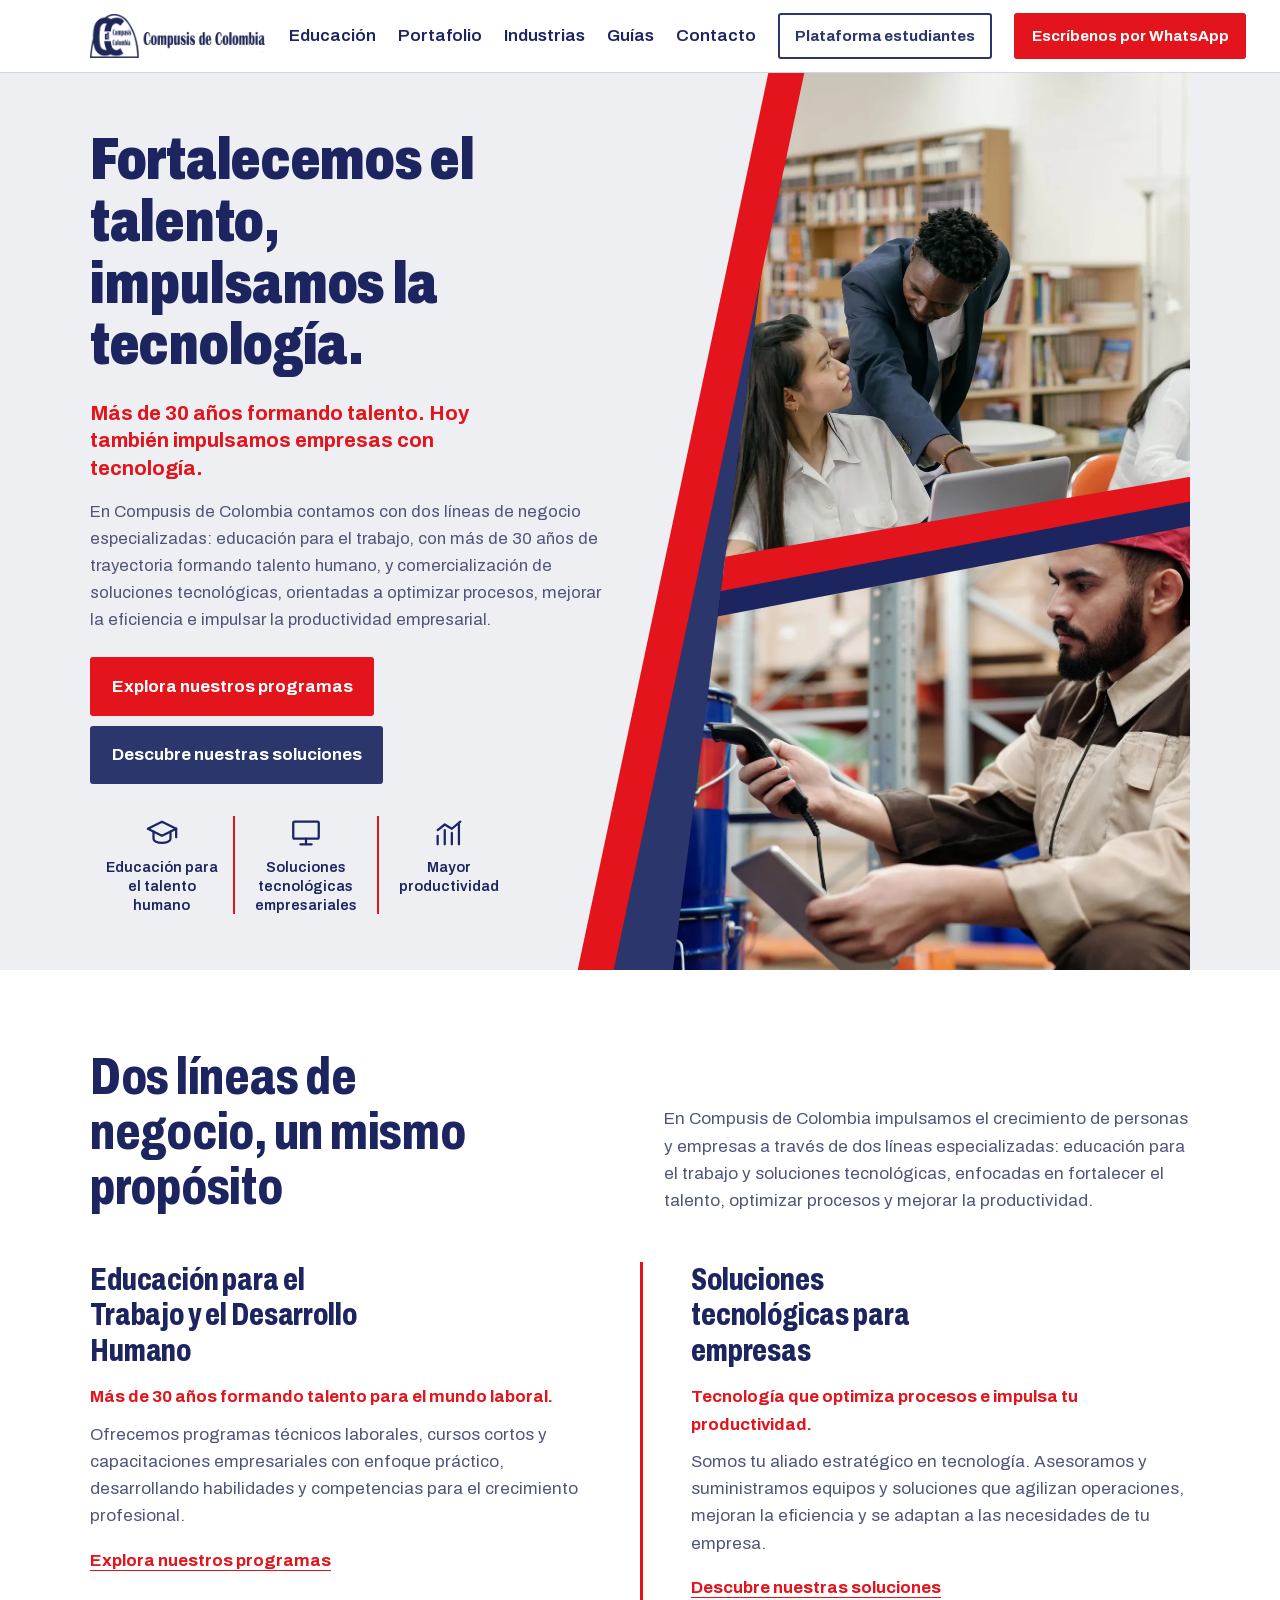
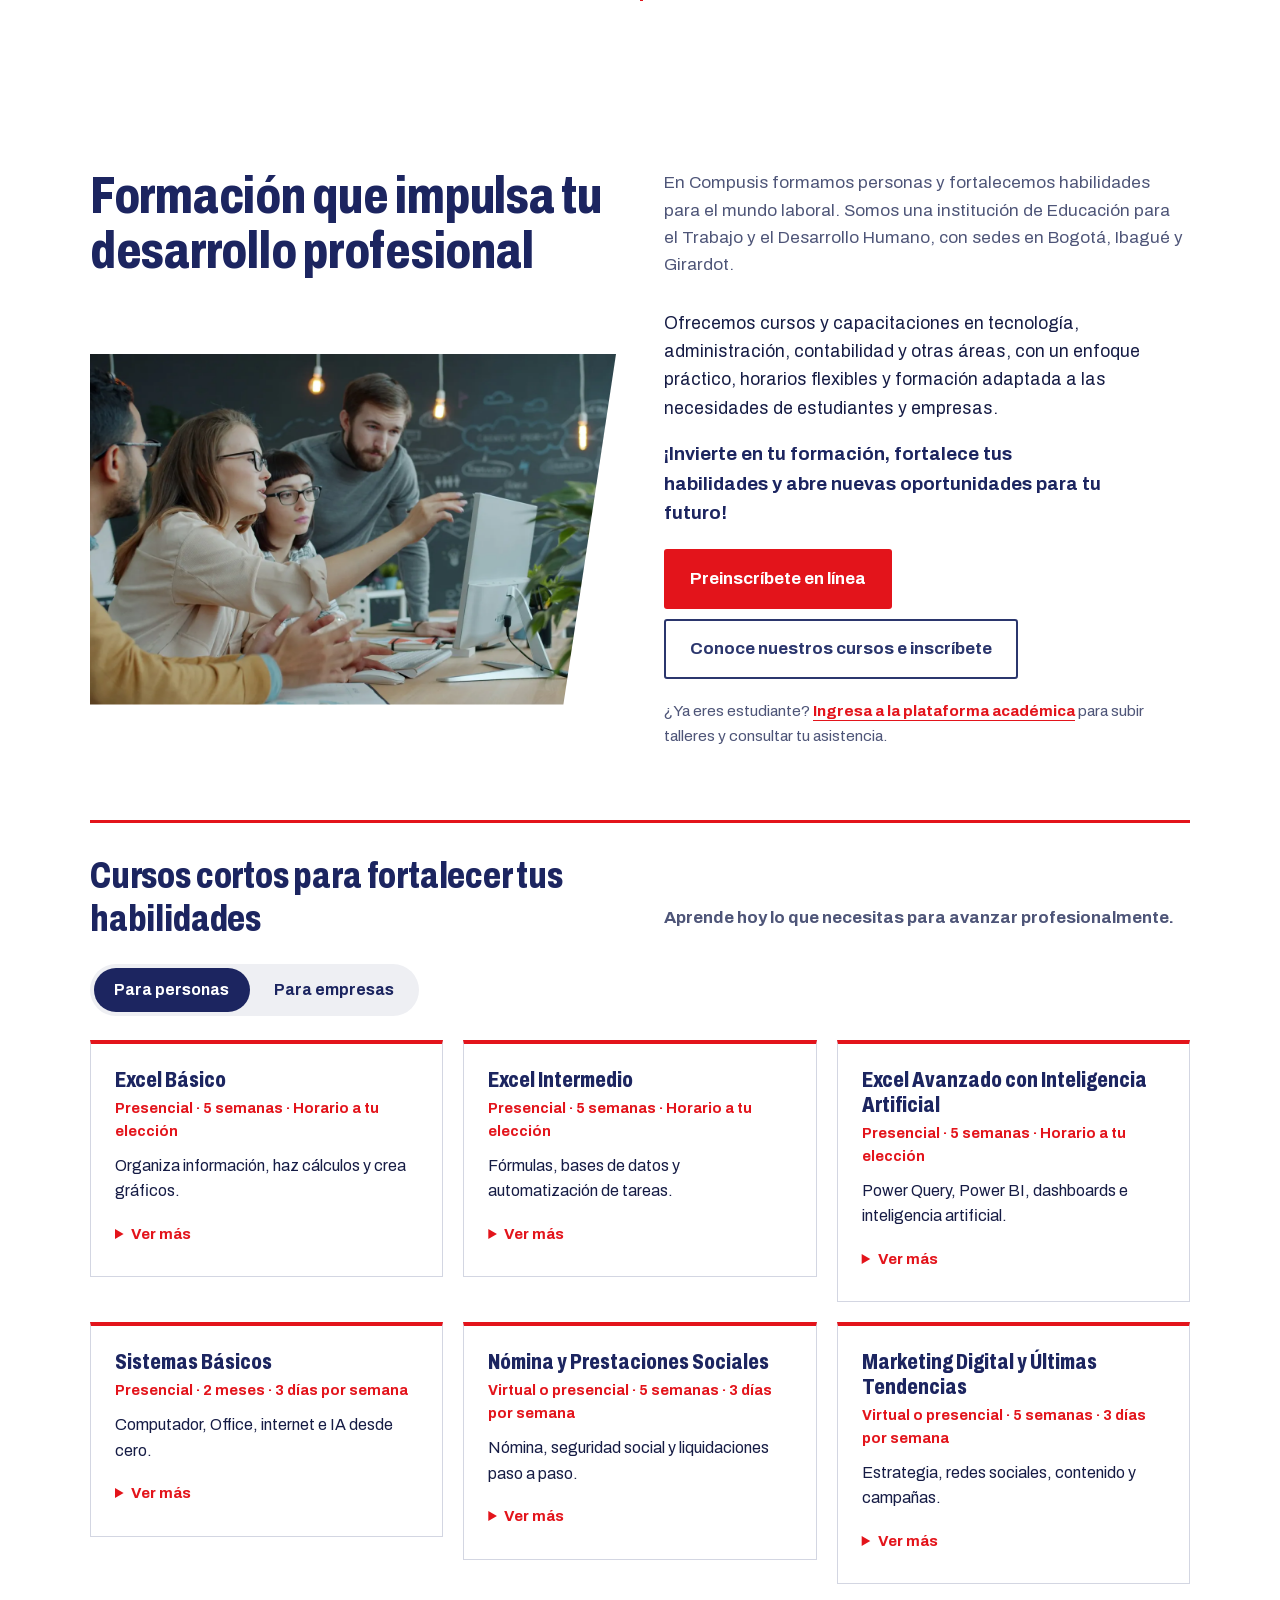
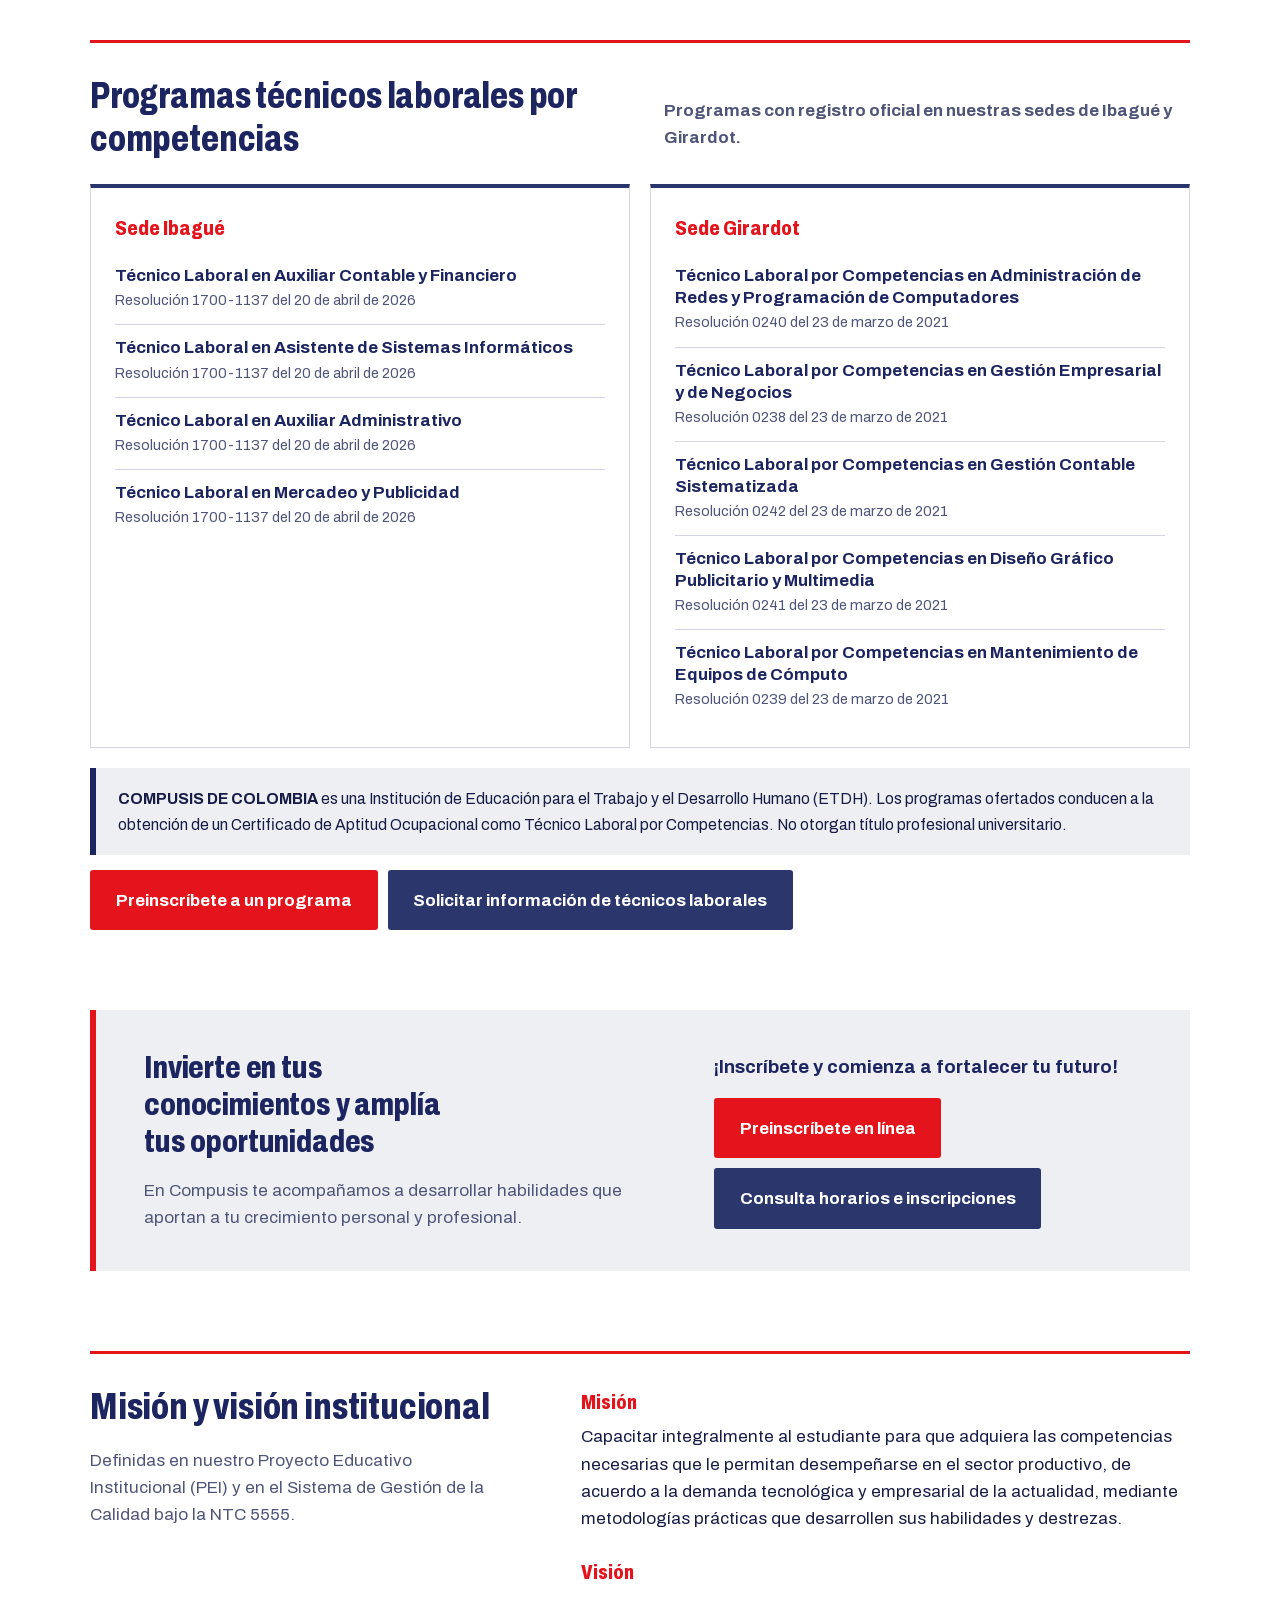
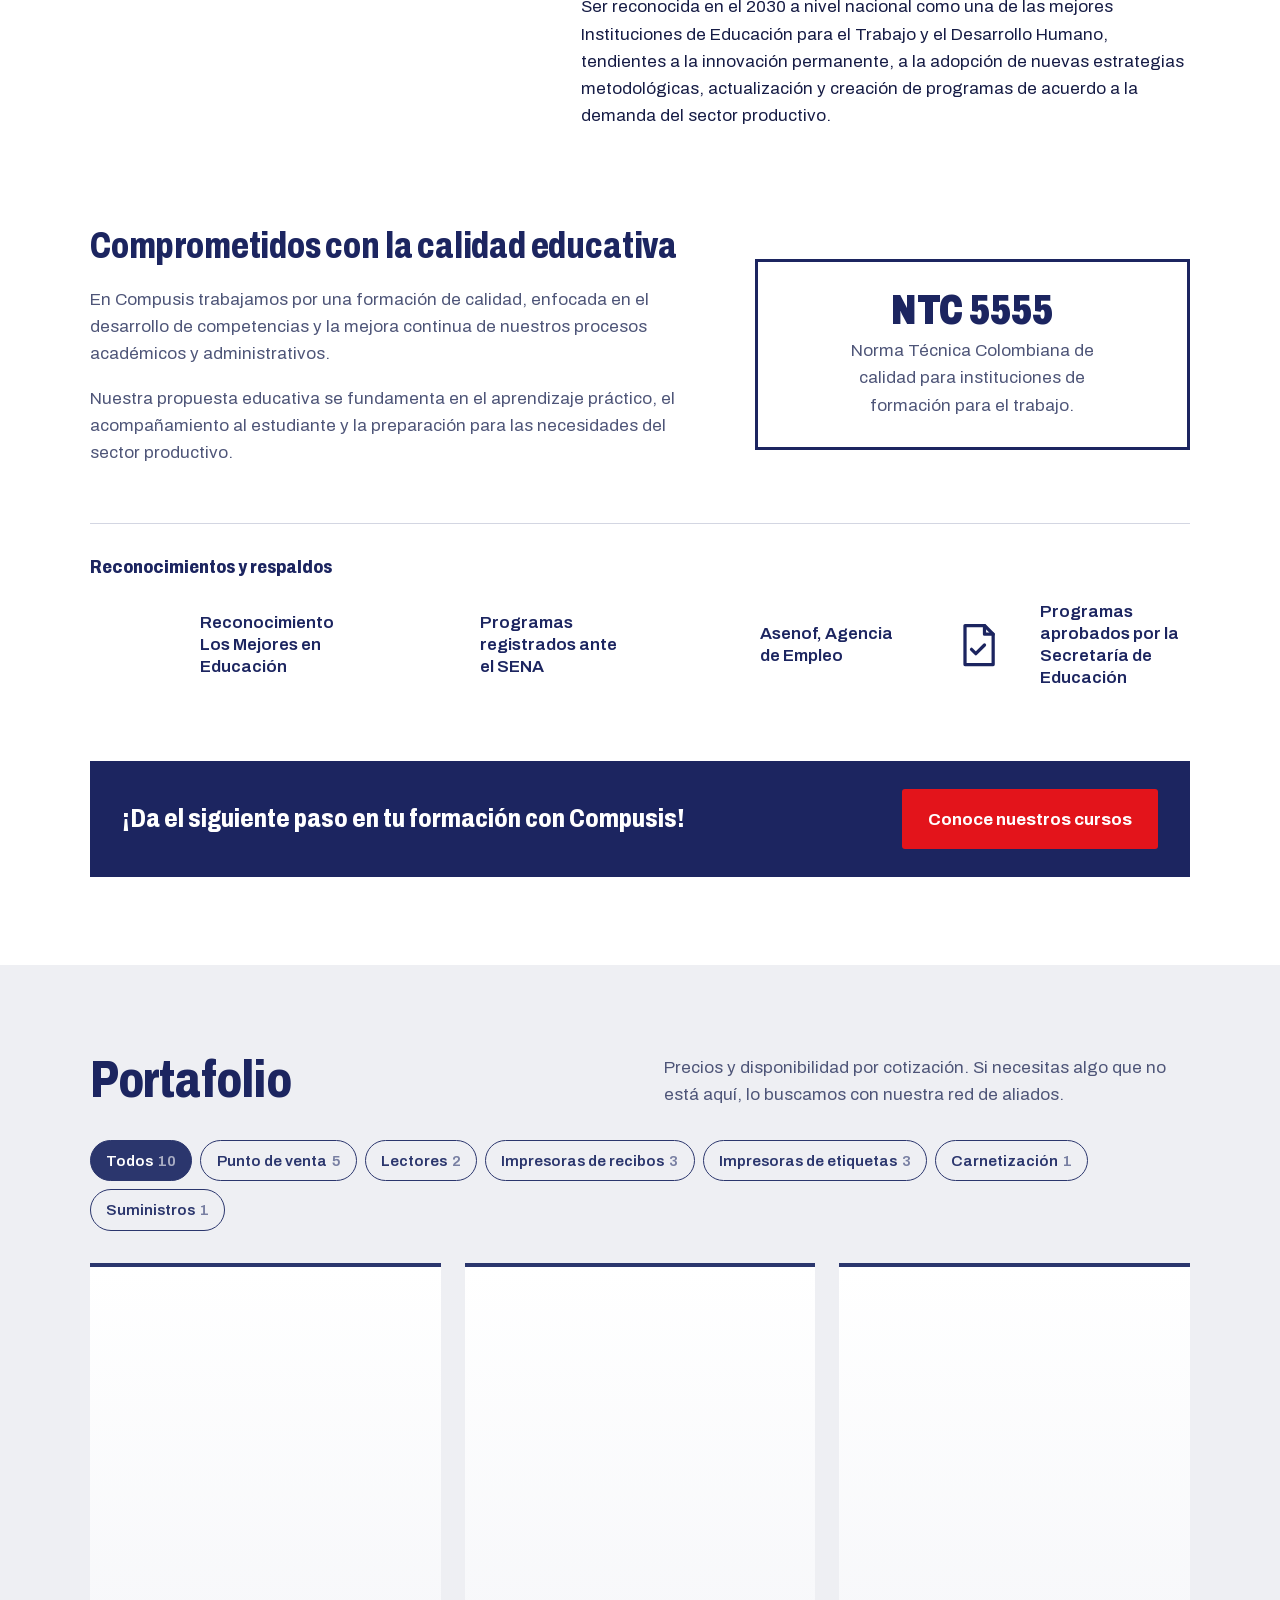
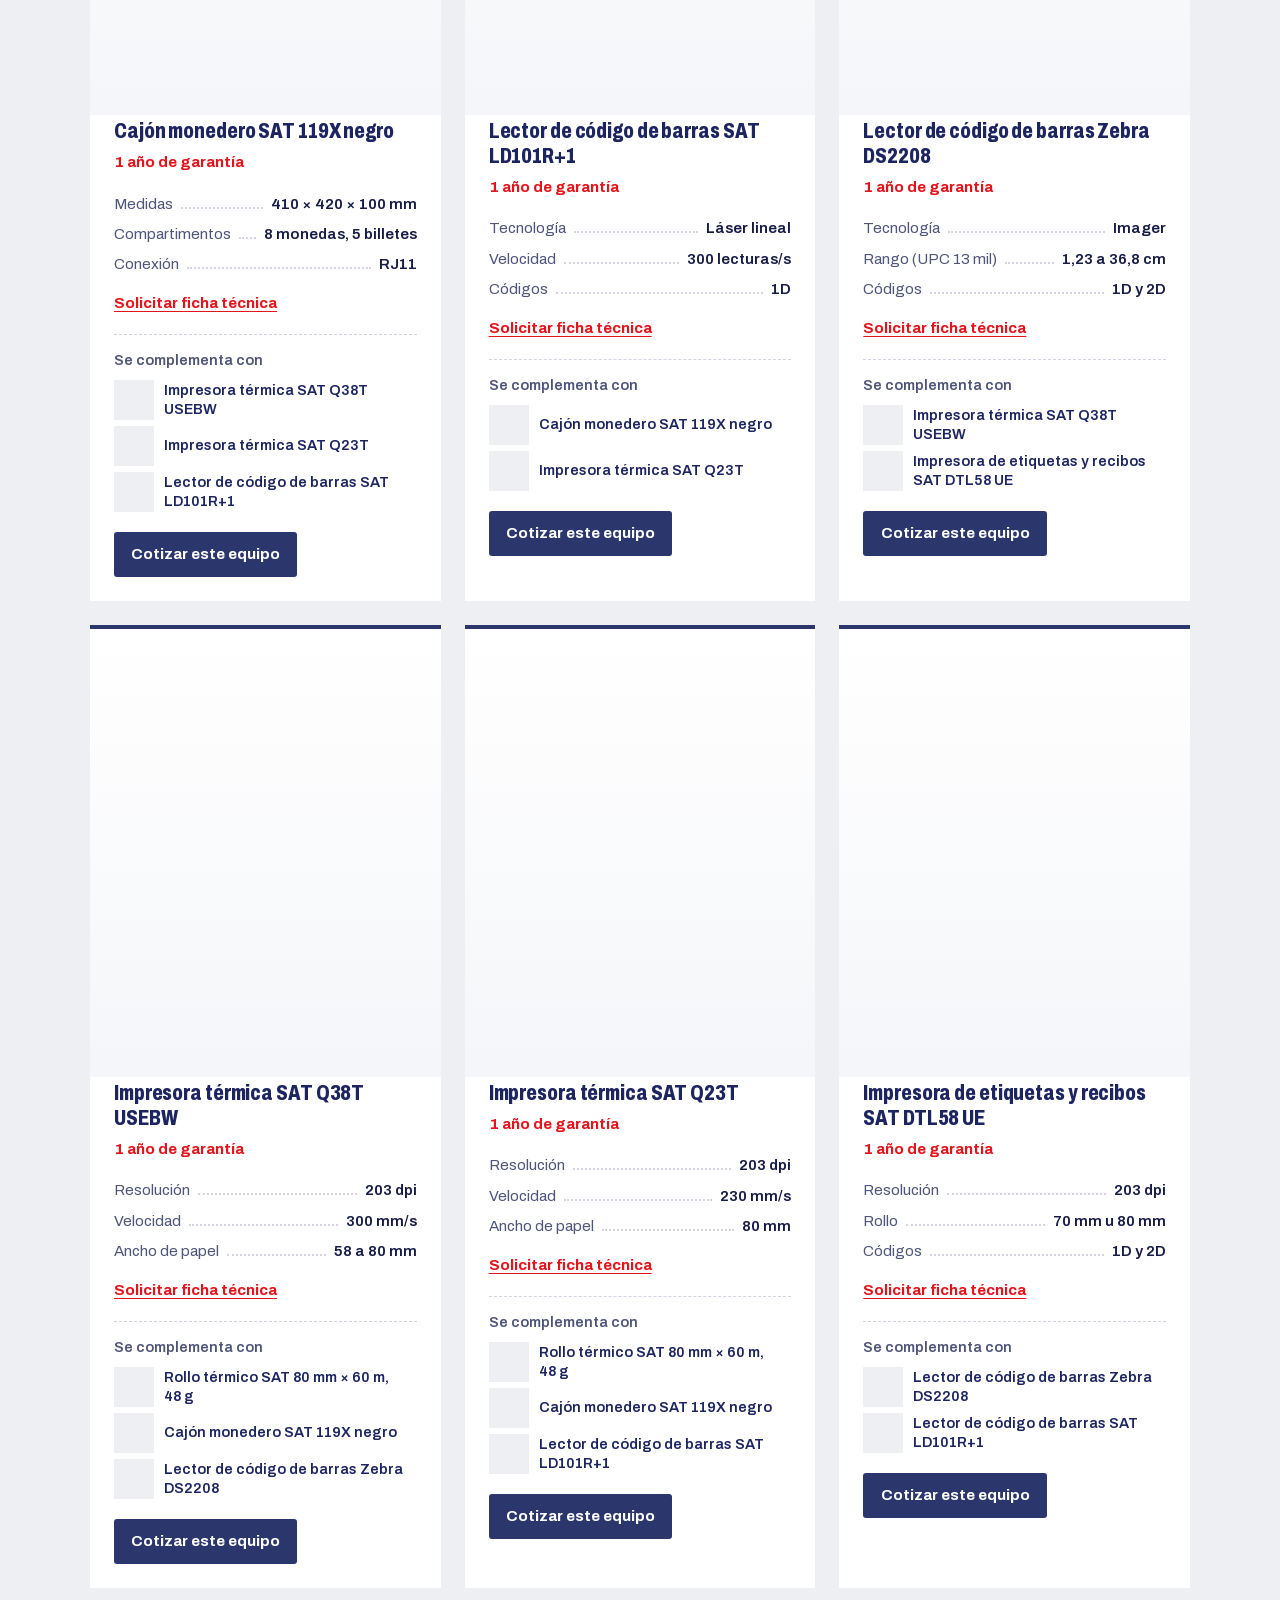
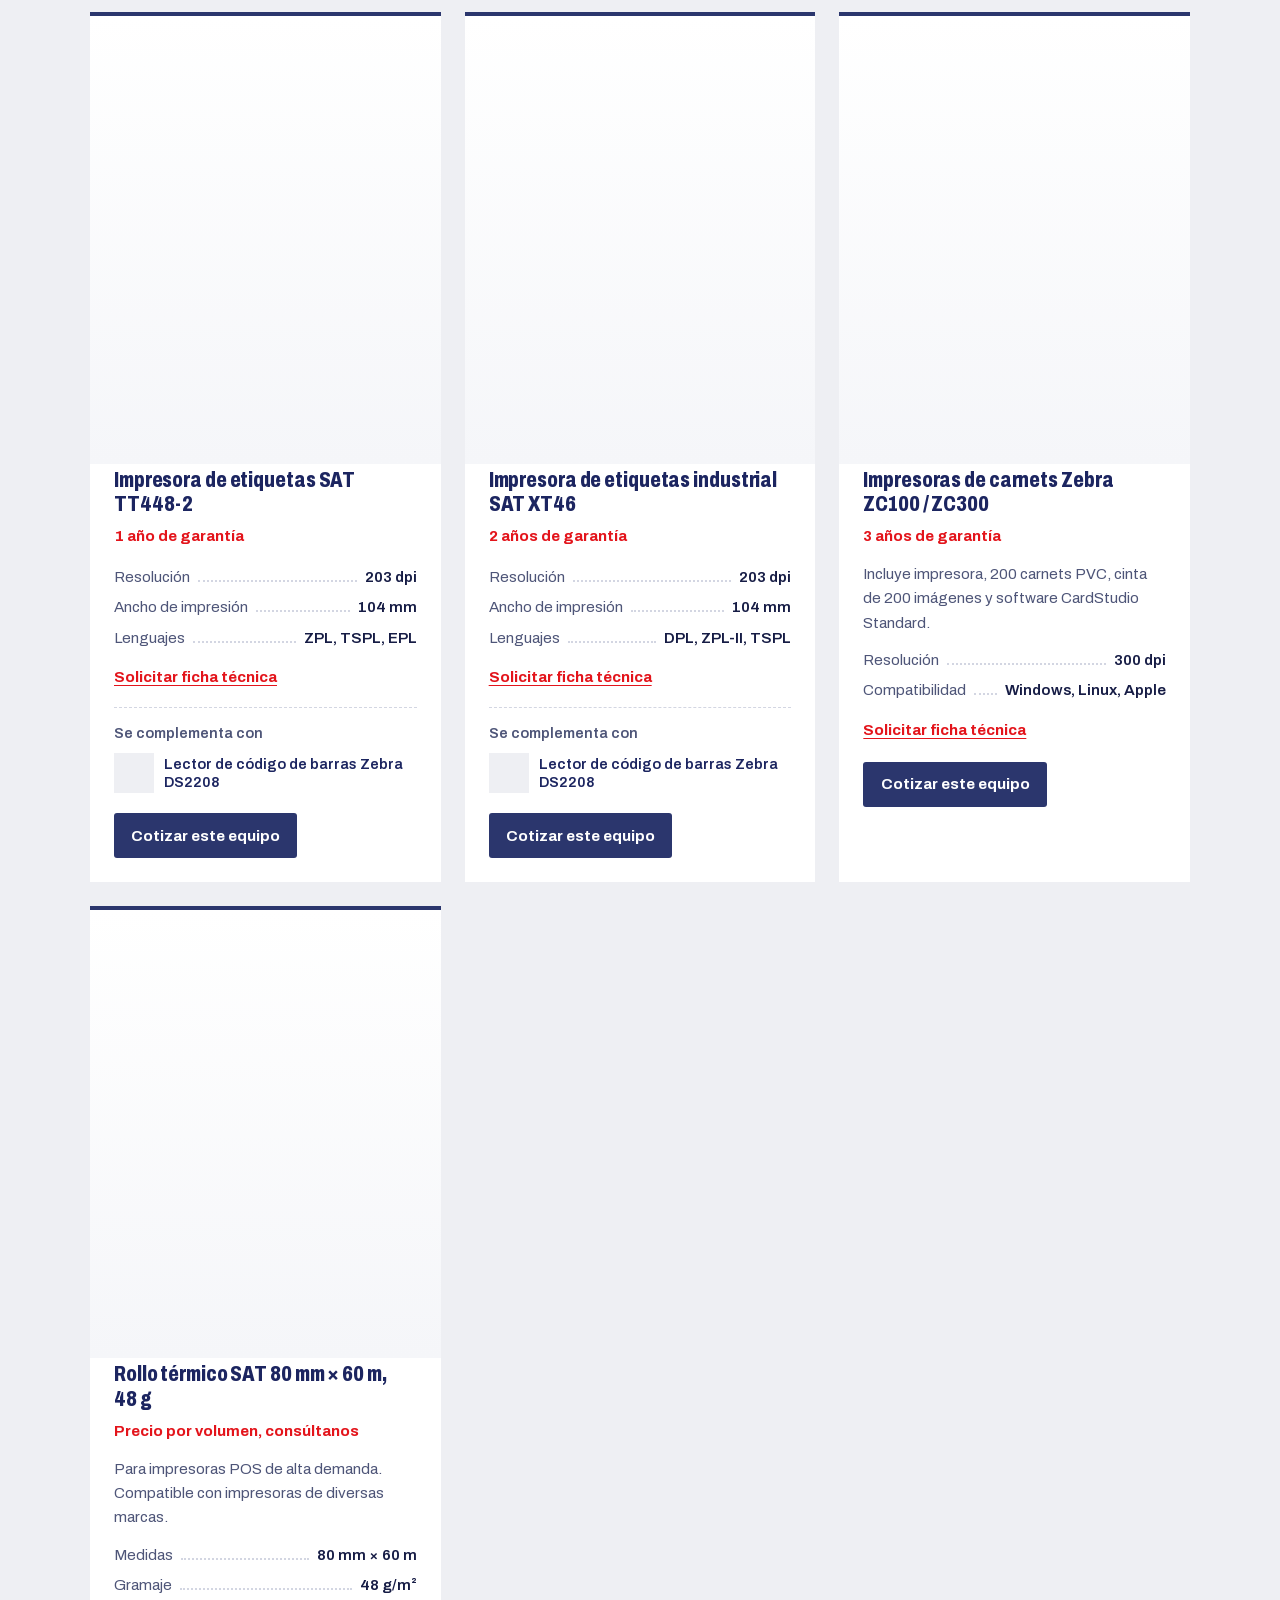
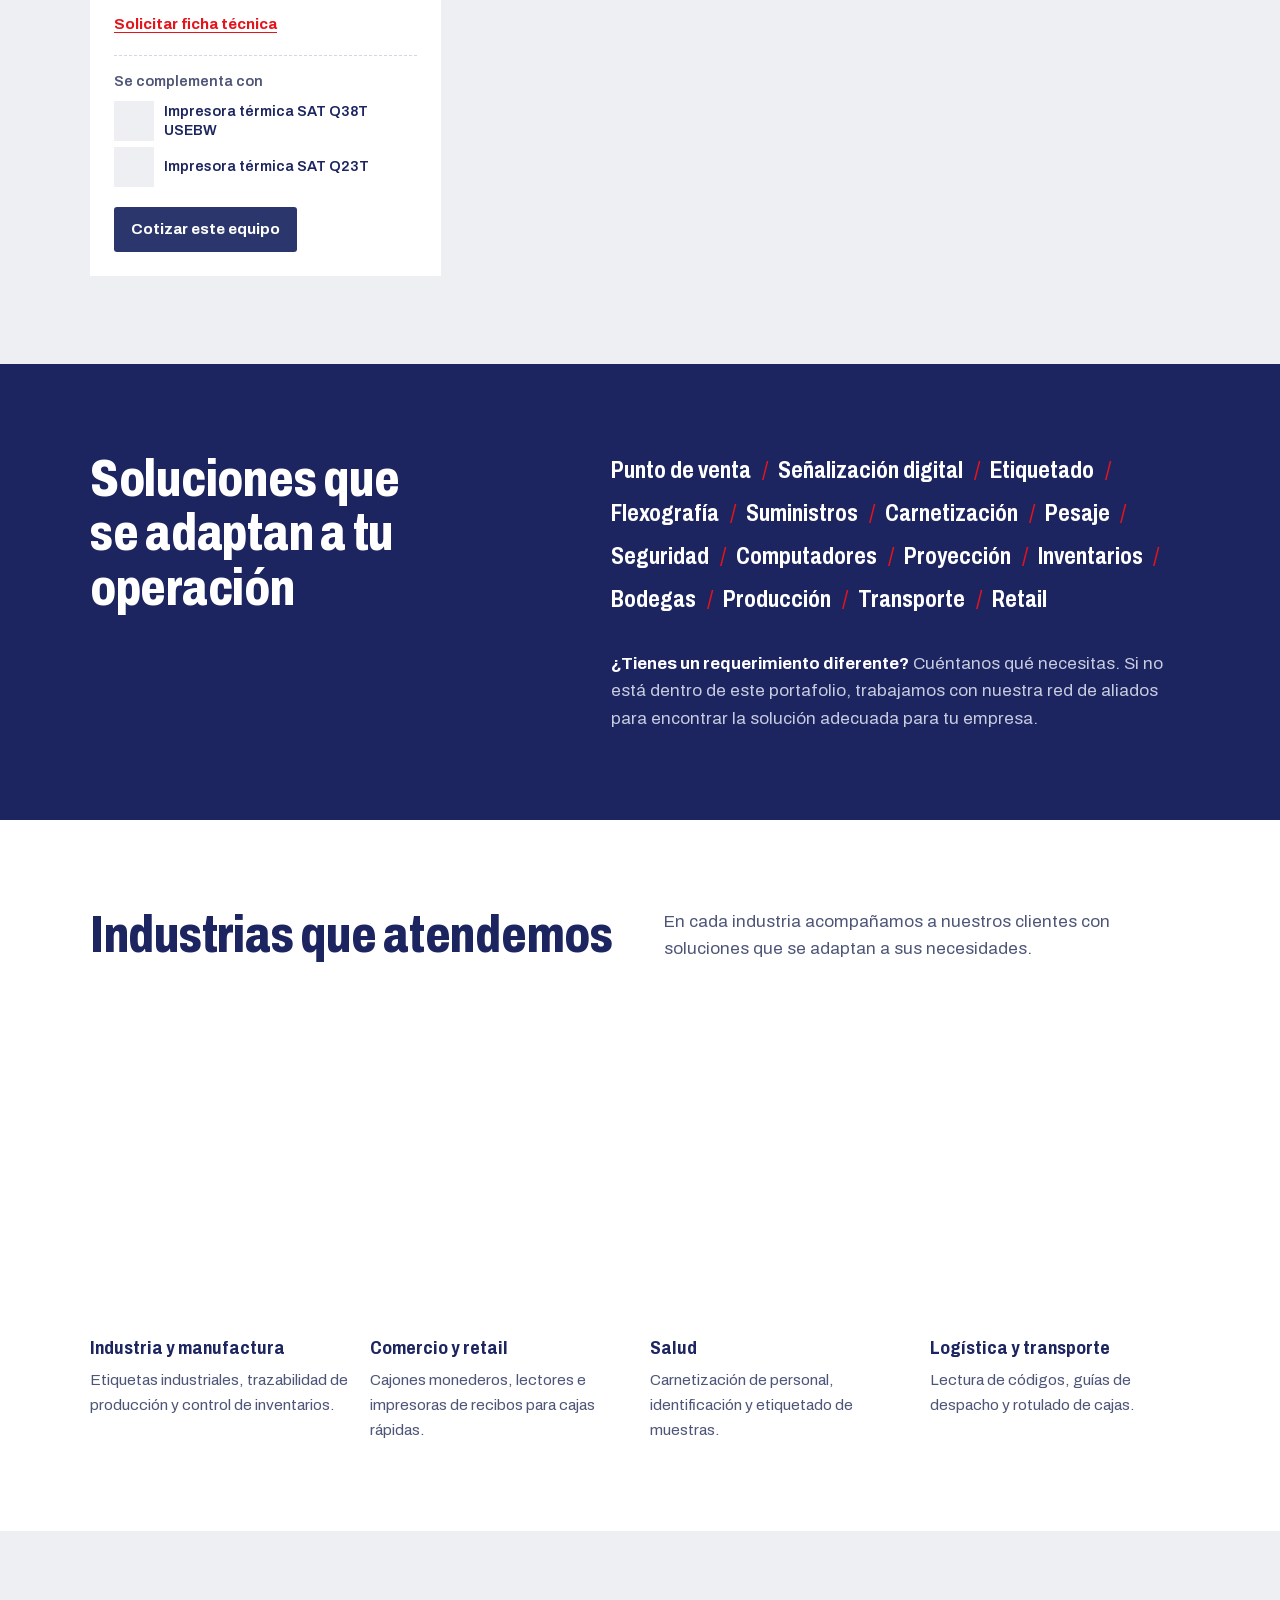
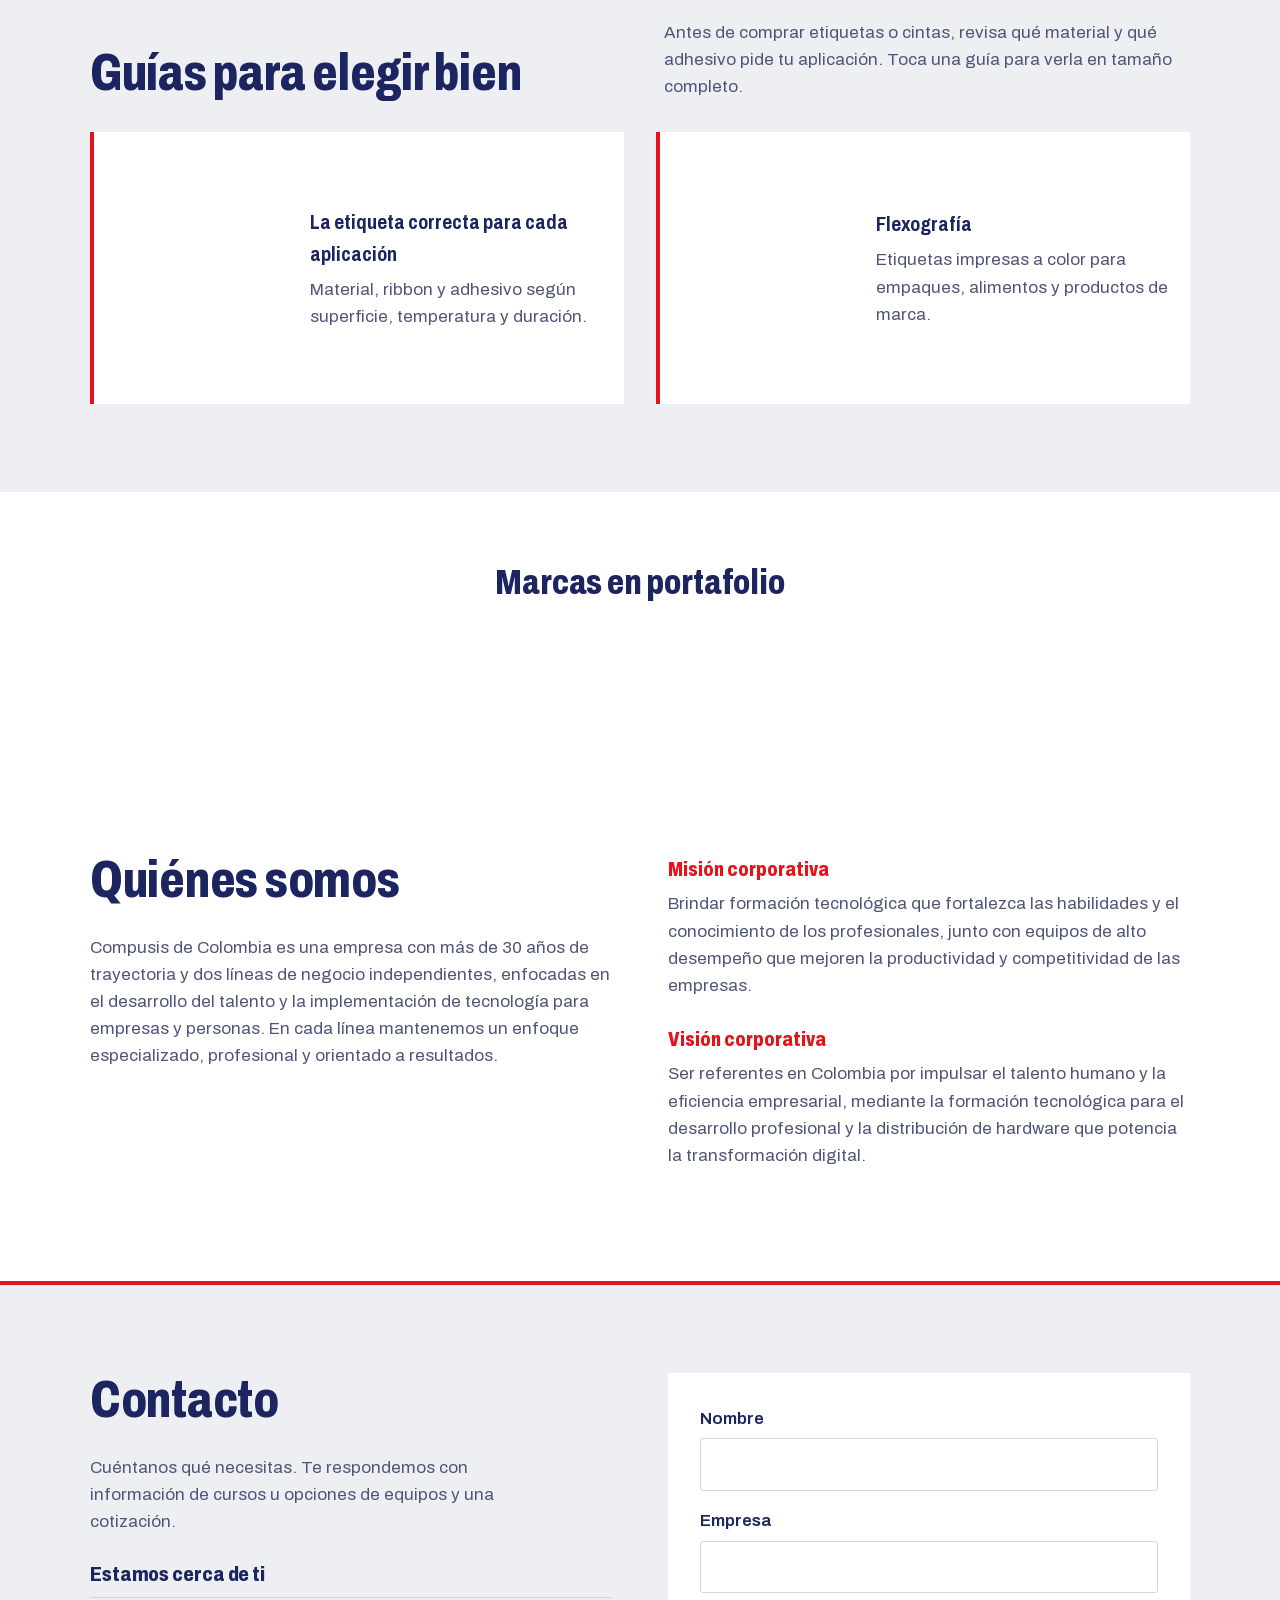
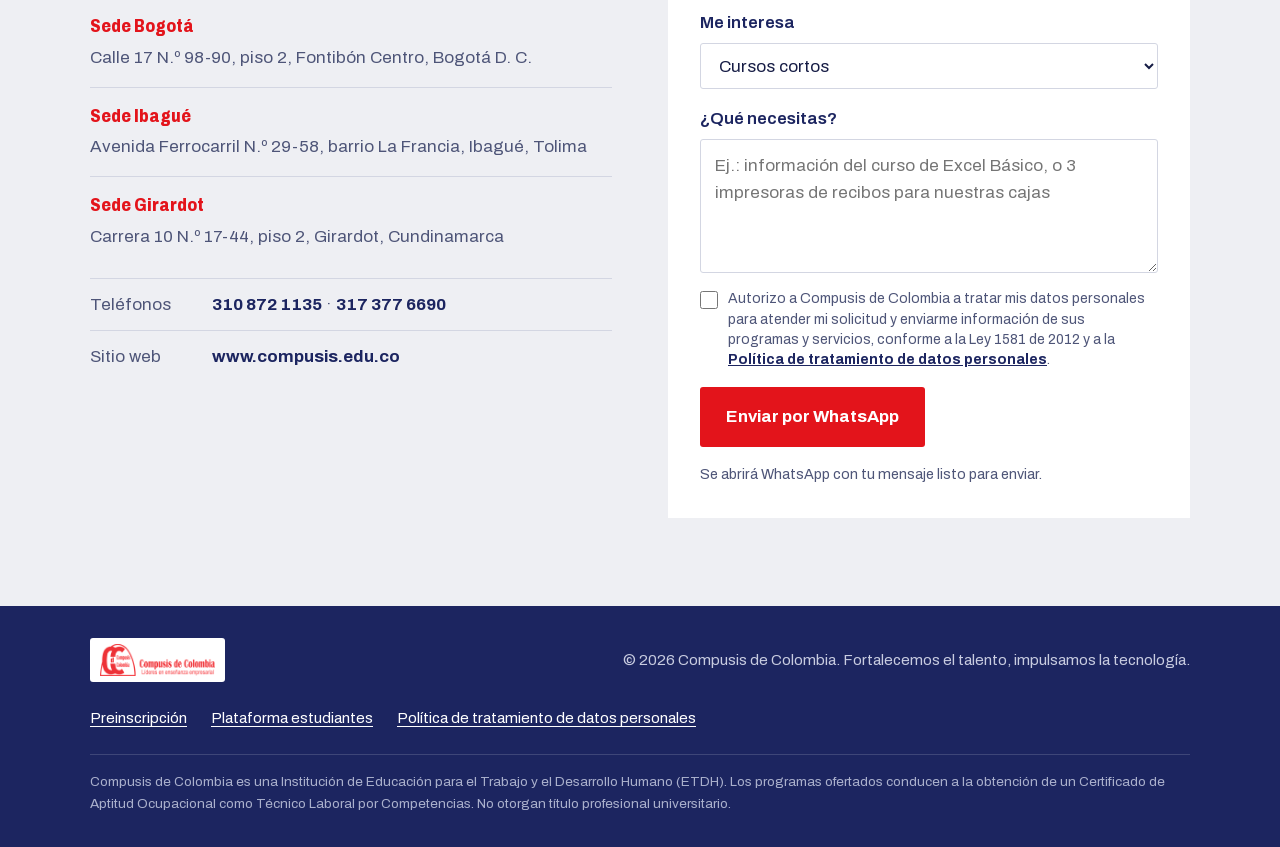
==== commit a8bd27f8: "Preinscripción en línea (Q10) y misión/visión institucional en Educación Co-Authored-By: Claude Opus" ====
--- a/index.html
+++ b/index.html
@@ -141,7 +141,10 @@
           <div>
             <p class="intro-text">Ofrecemos cursos y capacitaciones en tecnología, administración, contabilidad y otras áreas, con un enfoque práctico, horarios flexibles y formación adaptada a las necesidades de estudiantes y empresas.</p>
             <p class="intro-cta">¡Invierte en tu formación, fortalece tus habilidades y abre nuevas oportunidades para tu futuro!</p>
-            <a class="btn btn-red" target="_blank" rel="noopener" href="https://wa.me/573108721135?text=Hola%20Compusis%2C%20quiero%20conocer%20sus%20cursos%20e%20inscribirme">Conoce nuestros cursos e inscríbete</a>
+            <div class="btn-row">
+              <a class="btn btn-red" target="_blank" rel="noopener" href="https://site4.q10.com/preinscripcion?aplentId=e5a3adba-d8db-4343-bf0a-eb21a2a2d727">Preinscríbete en línea</a>
+              <a class="btn btn-ghost" target="_blank" rel="noopener" href="https://wa.me/573108721135?text=Hola%20Compusis%2C%20quiero%20conocer%20sus%20cursos%20e%20inscribirme">Conoce nuestros cursos e inscríbete</a>
+            </div>
             <p class="student-access">¿Ya eres estudiante? <a class="text-link" href="https://site2.q10.com/login?ReturnUrl=%2F&amp;aplentId=e5a3adba-d8db-4343-bf0a-eb21a2a2d727" target="_blank" rel="noopener">Ingresa a la plataforma académica</a> para subir talleres y consultar tu asistencia.</p>
           </div>
         </div>
@@ -332,7 +335,10 @@
           </div>
         </div>
         <p class="etdh-note"><strong>COMPUSIS DE COLOMBIA</strong> es una Institución de Educación para el Trabajo y el Desarrollo Humano (ETDH). Los programas ofertados conducen a la obtención de un Certificado de Aptitud Ocupacional como Técnico Laboral por Competencias. No otorgan título profesional universitario.</p>
-        <a class="btn btn-navy tech-cta" target="_blank" rel="noopener" href="https://wa.me/573108721135?text=Hola%20Compusis%2C%20quiero%20informaci%C3%B3n%20sobre%20los%20programas%20t%C3%A9cnicos%20laborales">Solicitar información de técnicos laborales</a>
+        <div class="btn-row tech-cta">
+          <a class="btn btn-red" target="_blank" rel="noopener" href="https://site4.q10.com/preinscripcion?aplentId=e5a3adba-d8db-4343-bf0a-eb21a2a2d727">Preinscríbete a un programa</a>
+          <a class="btn btn-navy" target="_blank" rel="noopener" href="https://wa.me/573108721135?text=Hola%20Compusis%2C%20quiero%20informaci%C3%B3n%20sobre%20los%20programas%20t%C3%A9cnicos%20laborales">Solicitar información de técnicos laborales</a>
+        </div>
 
         <div class="closing">
           <div>
@@ -341,8 +347,25 @@
           </div>
           <div>
             <p class="closing-cta">¡Inscríbete y comienza a fortalecer tu futuro!</p>
-            <a class="btn btn-red" target="_blank" rel="noopener" href="https://wa.me/573108721135?text=Hola%20Compusis%2C%20quiero%20consultar%20horarios%20e%20inscripciones">Consulta horarios e inscripciones</a>
-          </div>
+            <div class="btn-row">
+              <a class="btn btn-red" target="_blank" rel="noopener" href="https://site4.q10.com/preinscripcion?aplentId=e5a3adba-d8db-4343-bf0a-eb21a2a2d727">Preinscríbete en línea</a>
+              <a class="btn btn-navy" target="_blank" rel="noopener" href="https://wa.me/573108721135?text=Hola%20Compusis%2C%20quiero%20consultar%20horarios%20e%20inscripciones">Consulta horarios e inscripciones</a>
+            </div>
+          </div>
+        </div>
+
+        <!-- Misión y visión institucional (PEI / SGC) -->
+        <div class="mv-edu">
+          <div class="mv-edu-head">
+            <h3>Misión y visión institucional</h3>
+            <p>Definidas en nuestro Proyecto Educativo Institucional (PEI) y en el Sistema de Gestión de la Calidad bajo la NTC 5555.</p>
+          </div>
+          <dl class="mv">
+            <dt>Misión</dt>
+            <dd>Capacitar integralmente al estudiante para que adquiera las competencias necesarias que le permitan desempeñarse en el sector productivo, de acuerdo a la demanda tecnológica y empresarial de la actualidad, mediante metodologías prácticas que desarrollen sus habilidades y destrezas.</dd>
+            <dt>Visión</dt>
+            <dd>Ser reconocida en el 2030 a nivel nacional como una de las mejores Instituciones de Educación para el Trabajo y el Desarrollo Humano, tendientes a la innovación permanente, a la adopción de nuevas estrategias metodológicas, actualización y creación de programas de acuerdo a la demanda del sector productivo.</dd>
+          </dl>
         </div>
 
         <!-- Calidad -->
@@ -467,9 +490,9 @@
         <p>Compusis de Colombia es una empresa con más de 30 años de trayectoria y dos líneas de negocio independientes, enfocadas en el desarrollo del talento y la implementación de tecnología para empresas y personas. En cada línea mantenemos un enfoque especializado, profesional y orientado a resultados.</p>
       </div>
       <dl class="mv">
-        <dt>Misión</dt>
+        <dt>Misión corporativa</dt>
         <dd>Brindar formación tecnológica que fortalezca las habilidades y el conocimiento de los profesionales, junto con equipos de alto desempeño que mejoren la productividad y competitividad de las empresas.</dd>
-        <dt>Visión</dt>
+        <dt>Visión corporativa</dt>
         <dd>Ser referentes en Colombia por impulsar el talento humano y la eficiencia empresarial, mediante la formación tecnológica para el desarrollo profesional y la distribución de hardware que potencia la transformación digital.</dd>
       </dl>
     </section>
@@ -521,6 +544,7 @@
       <img src="assets/logo-sello.png" alt="Compusis de Colombia" width="180" height="50">
       <p>© <span id="year"></span> Compusis de Colombia. Fortalecemos el talento, impulsamos la tecnología.</p>
       <ul class="footer-links">
+        <li><a href="https://site4.q10.com/preinscripcion?aplentId=e5a3adba-d8db-4343-bf0a-eb21a2a2d727" target="_blank" rel="noopener">Preinscripción</a></li>
         <li><a href="https://site2.q10.com/login?ReturnUrl=%2F&amp;aplentId=e5a3adba-d8db-4343-bf0a-eb21a2a2d727" target="_blank" rel="noopener">Plataforma estudiantes</a></li>
         <li><a href="privacidad.html">Política de tratamiento de datos personales</a></li>
       </ul>
--- a/styles.css
+++ b/styles.css
@@ -361,6 +361,13 @@
 .tech-list small { font-size: .9rem; color: var(--muted); }
 .etdh-note { background: var(--paper); border-left: 6px solid var(--navy-deep); padding: 18px 22px; color: var(--ink); font-size: .98rem; max-width: none; }
 .tech-cta { margin-bottom: 80px; }
+.btn-row { display: flex; flex-wrap: wrap; gap: 10px; }
+
+/* Misión y visión institucional */
+.mv-edu { display: grid; grid-template-columns: 1fr 1.4fr; gap: 24px 56px; margin: 0 0 72px; padding-top: 32px; border-top: 3px solid var(--red); }
+.mv-edu h3 { font-size: clamp(1.6rem, 3vw, 2.3rem); color: var(--navy-deep); }
+.mv-edu-head p { color: var(--muted); max-width: 40ch; }
+.mv-edu .mv dd { color: var(--ink); }
 .student-access { margin: 20px 0 0; color: var(--muted); font-size: .97rem; }
 
 /* Autorización de datos */
@@ -413,7 +420,7 @@
   .hero-media .slash { top: 0; }
   .lines-section { padding-top: 56px; padding-bottom: 32px; }
   .training, .catalog, .sectors, .guides, .contact { padding-top: 64px; padding-bottom: 64px; }
-  .lines, .lines-head, .section-head, .subhead, .training-intro, .tech-programs, .companies, .closing, .quality, .solutions-grid, .about, .contact-grid { grid-template-columns: 1fr; }
+  .lines, .lines-head, .section-head, .subhead, .training-intro, .tech-programs, .mv-edu, .companies, .closing, .quality, .solutions-grid, .about, .contact-grid { grid-template-columns: 1fr; }
   .companies { padding: 32px 24px; margin: 56px calc(var(--gutter) * -1); }
   .closing { padding: 28px 22px; }
   .course-grid { grid-template-columns: 1fr; }
